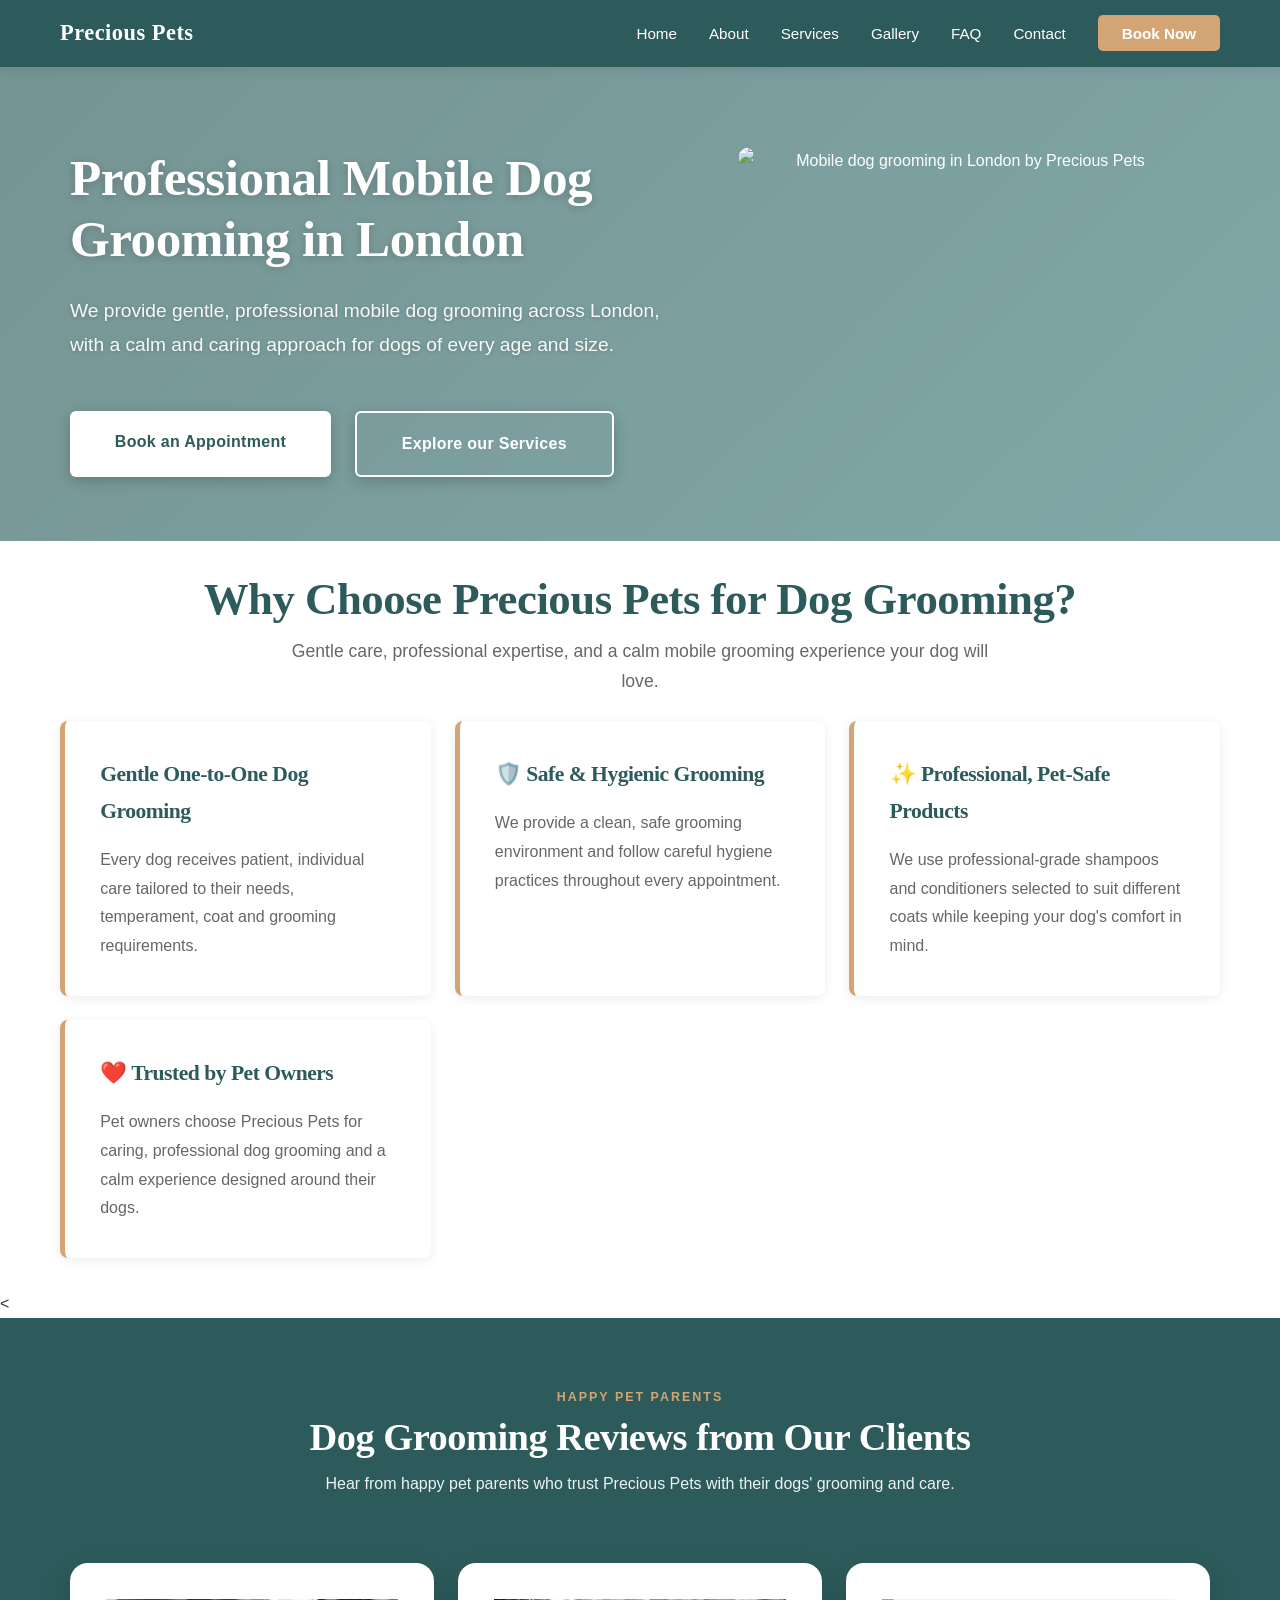
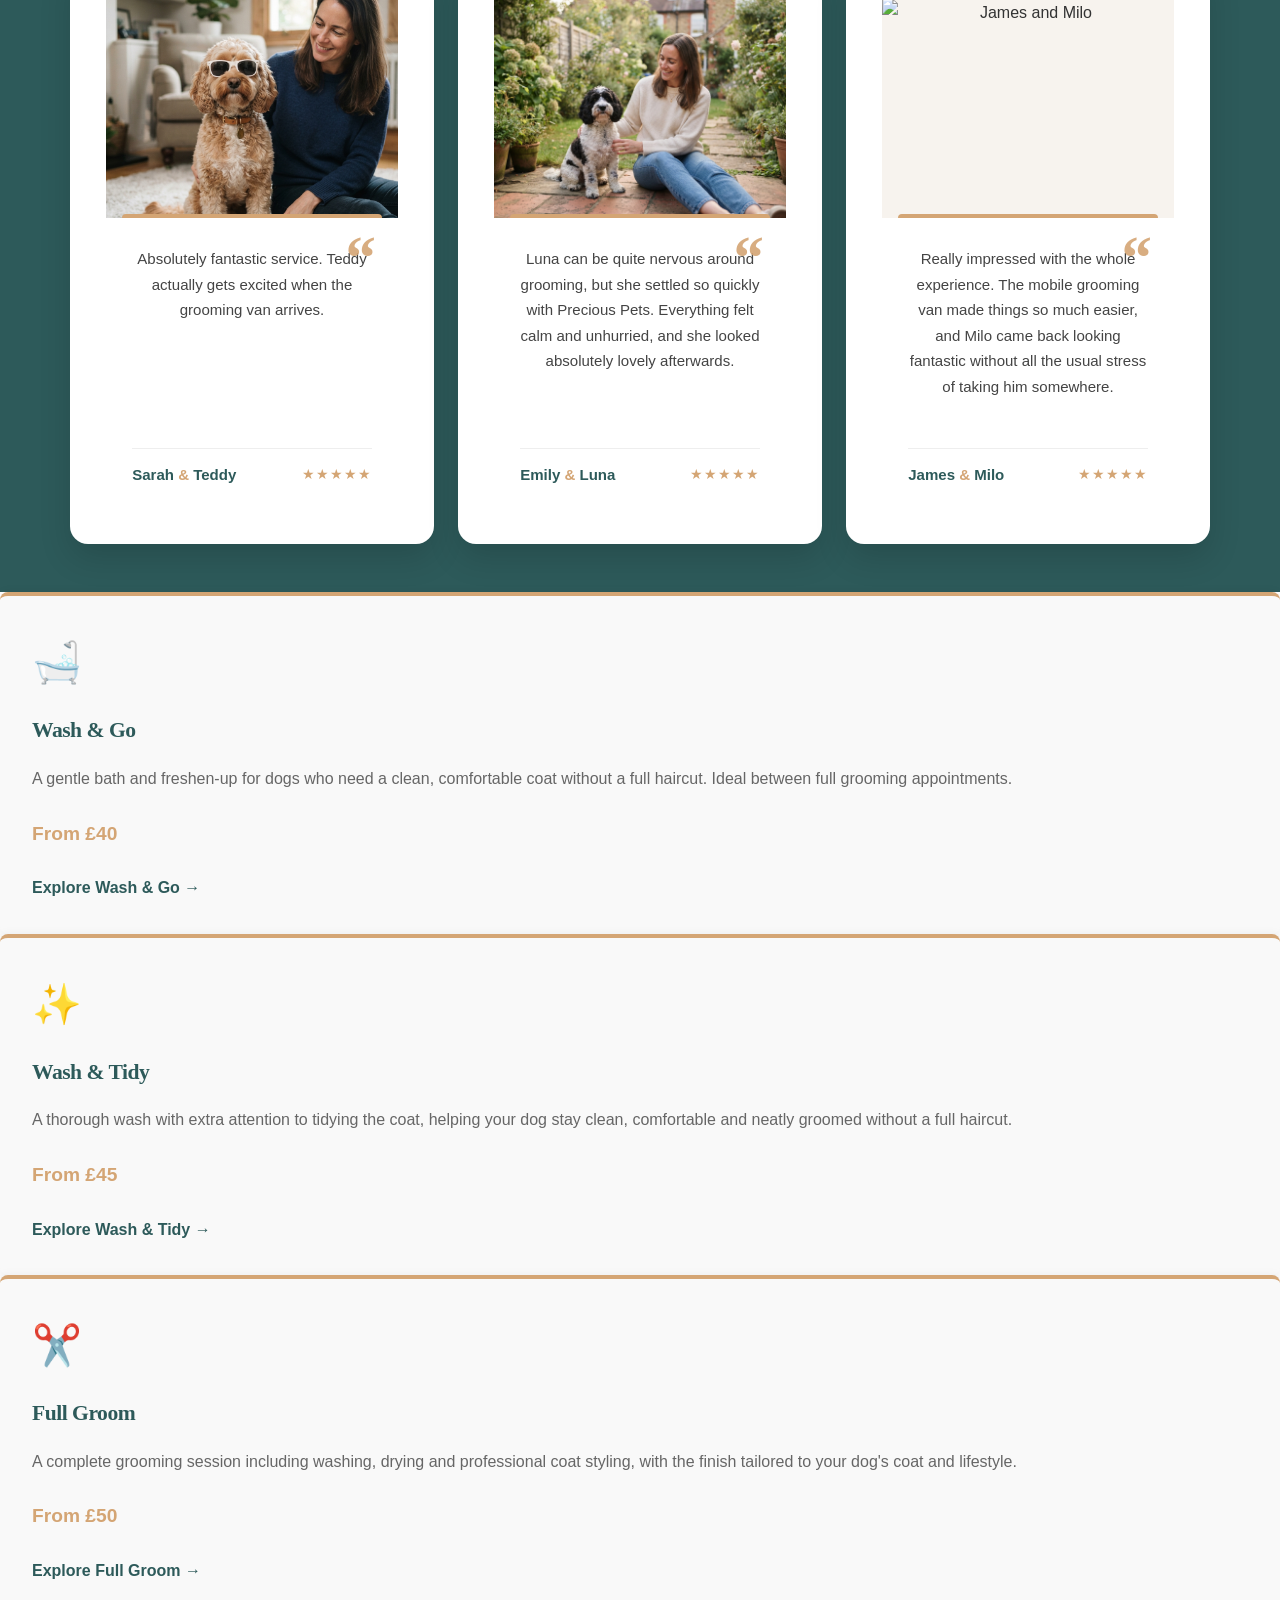
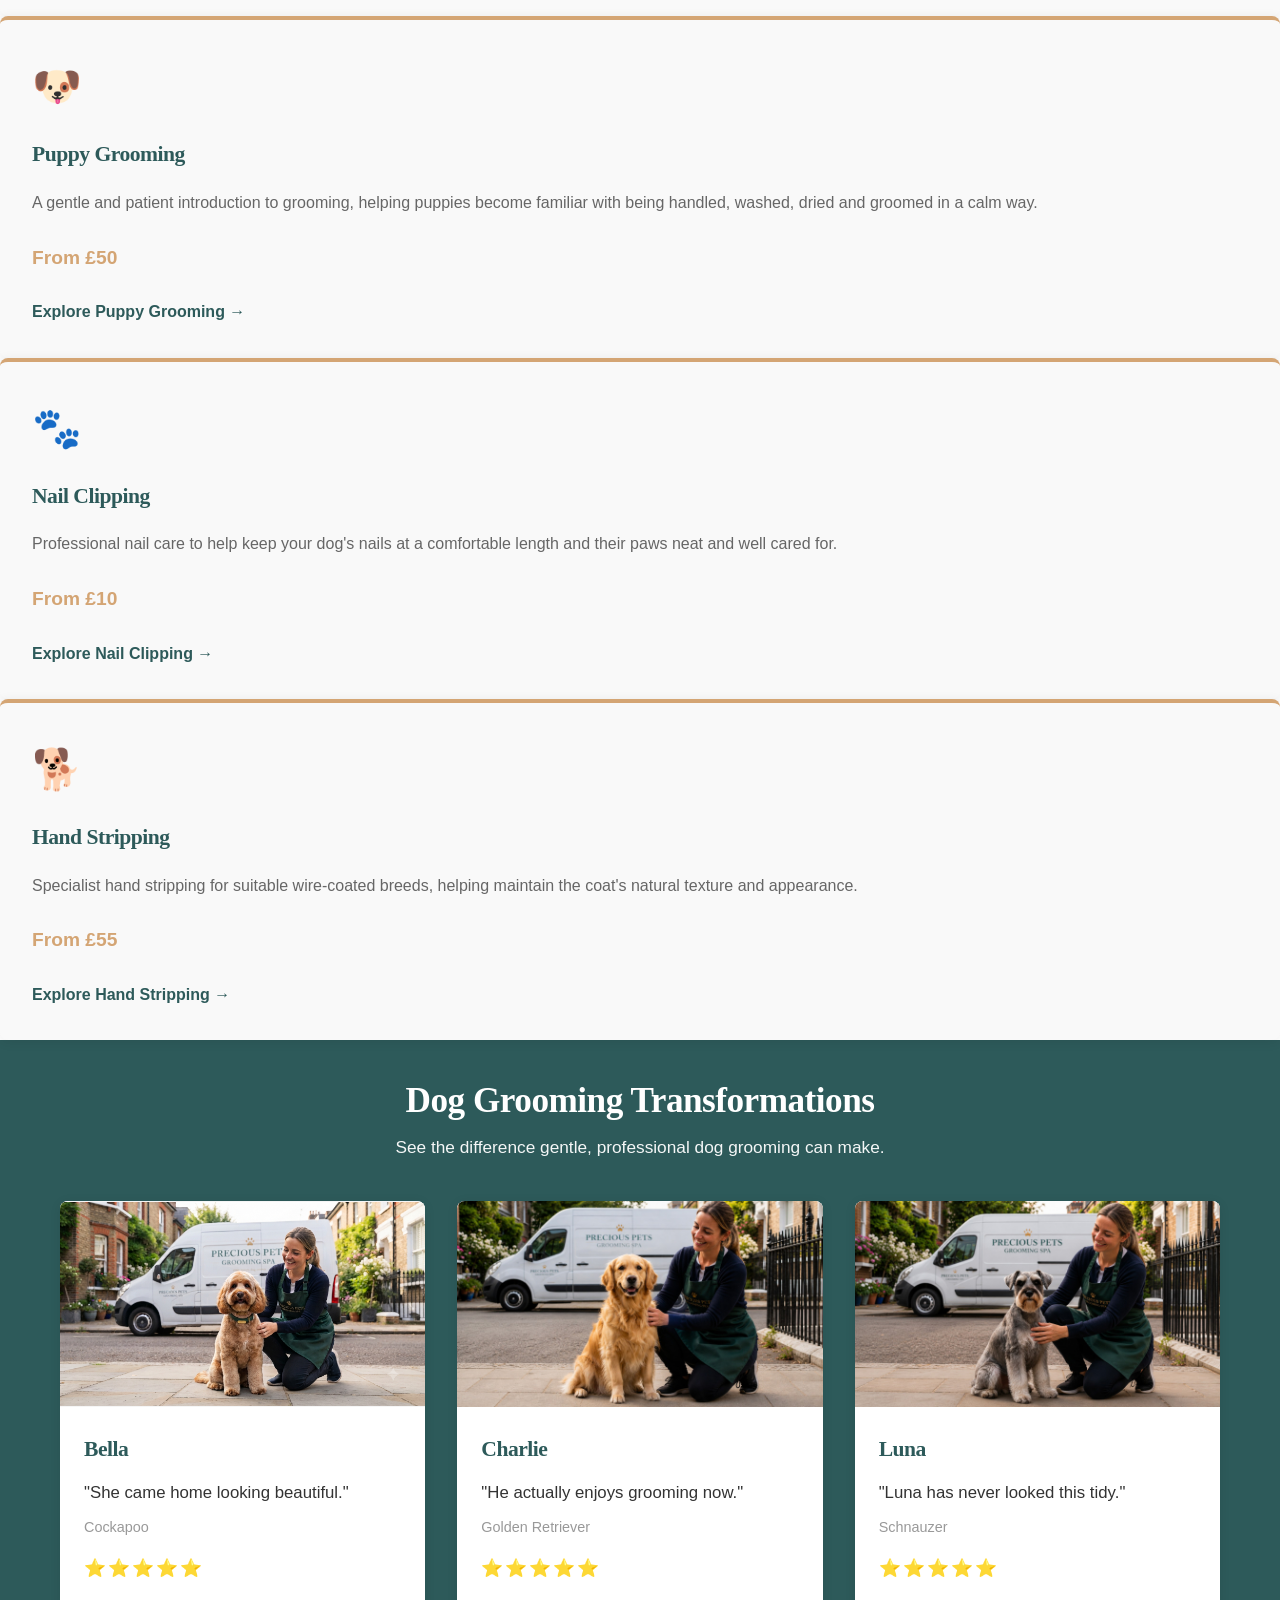
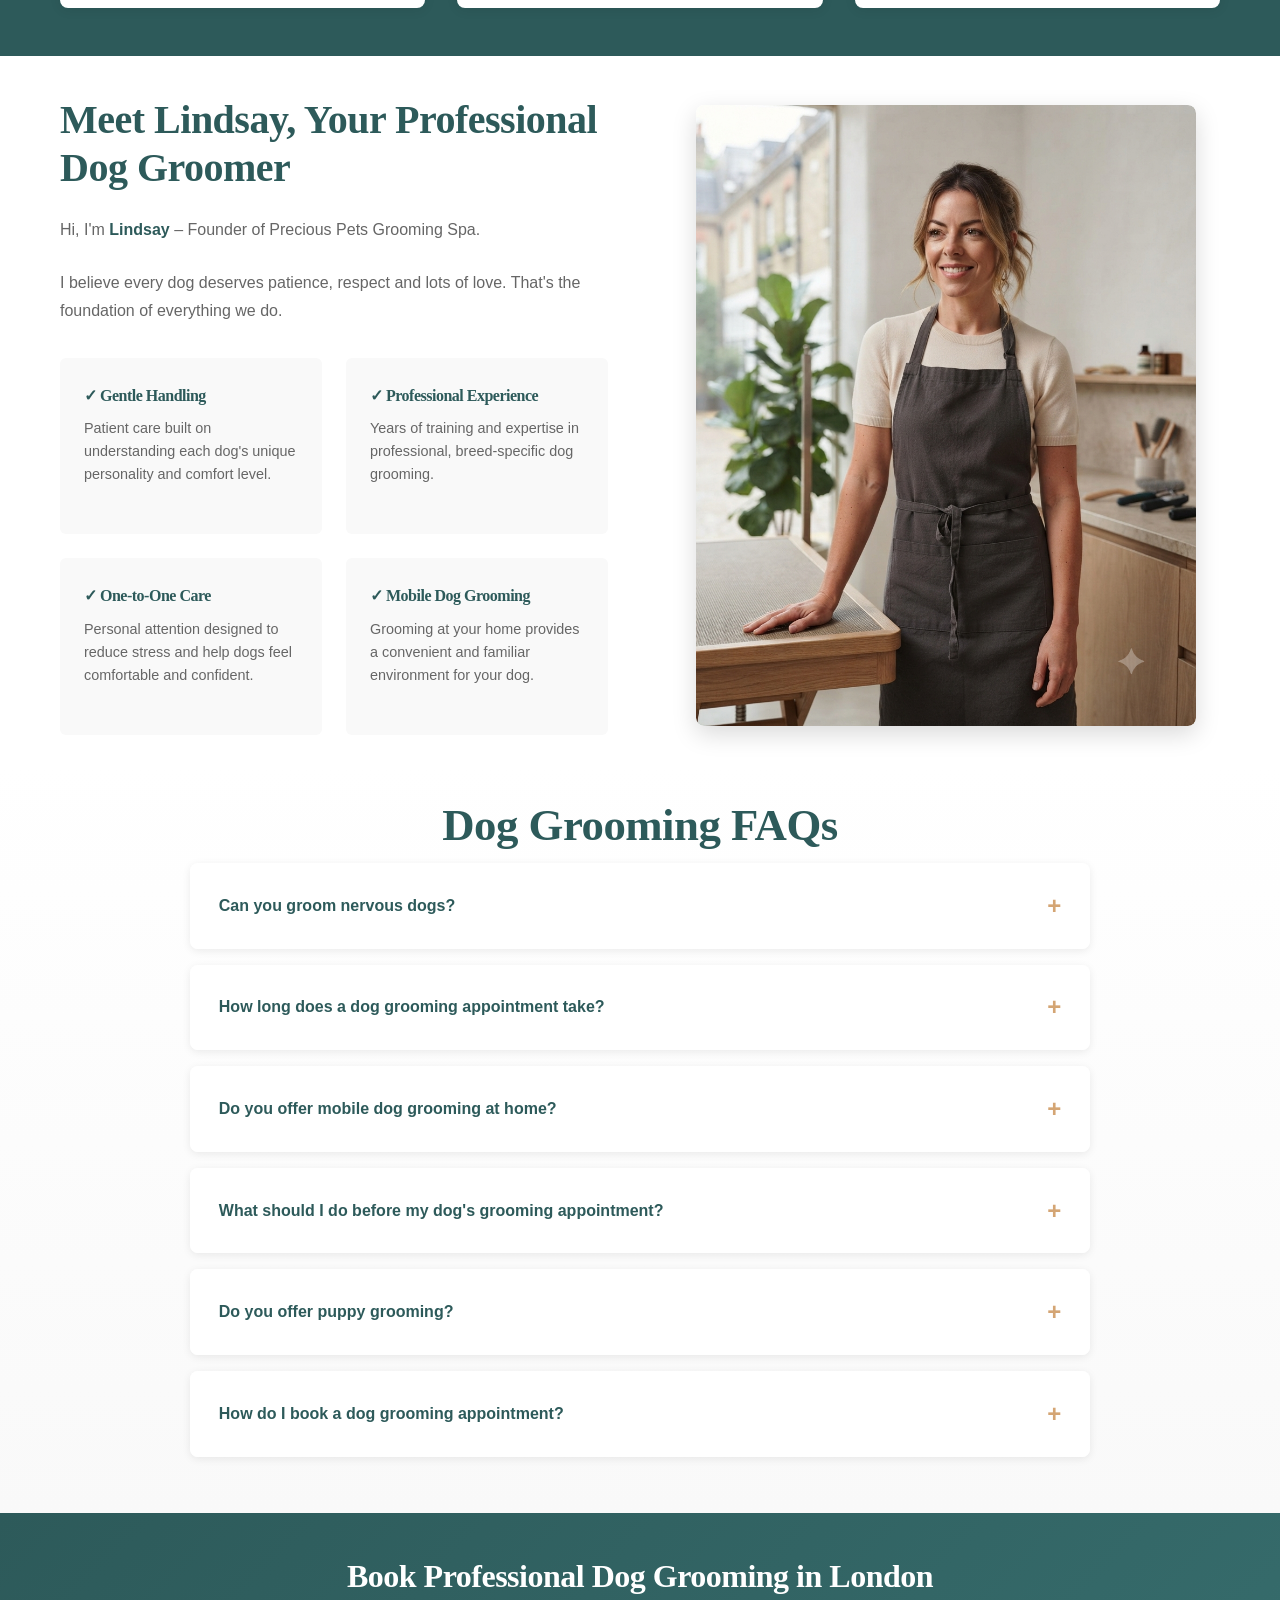
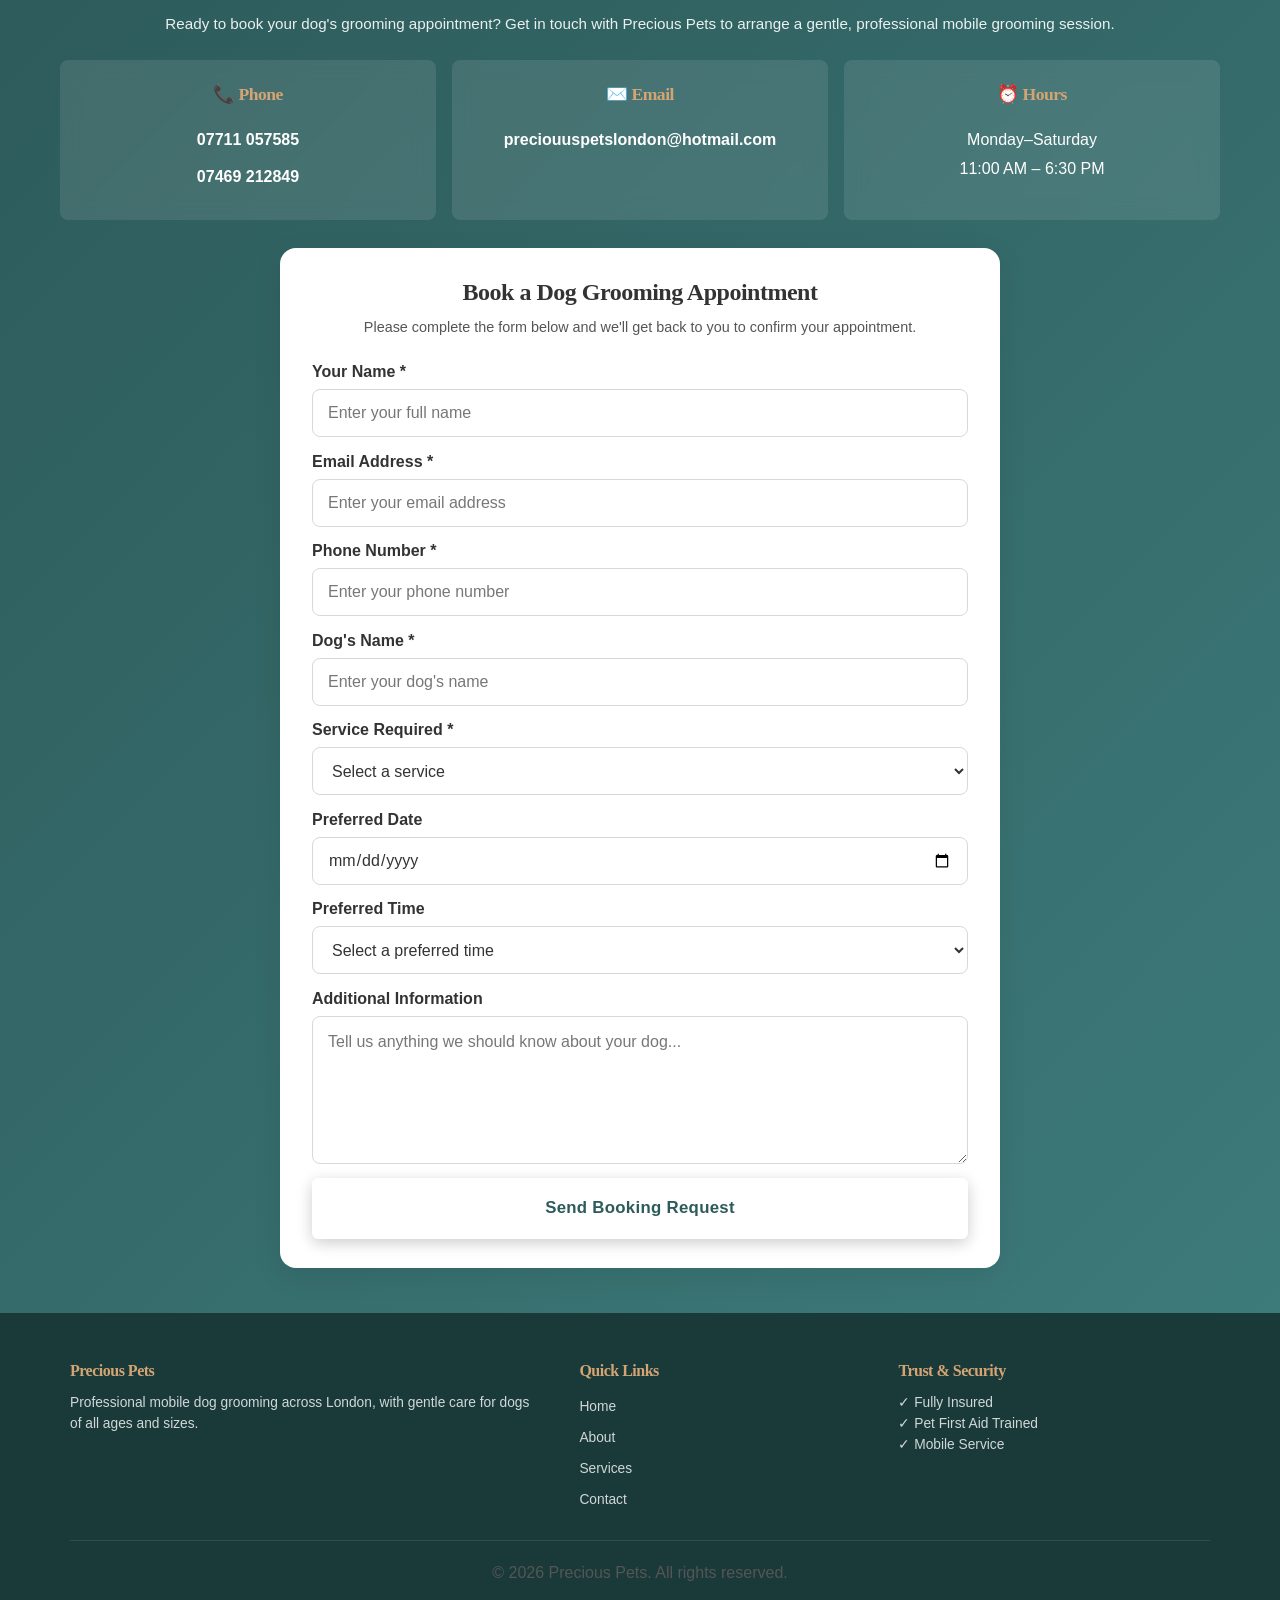
==== index.html @ aef15297 "Update index.html" ====
<!DOCTYPE html>

<html lang="en">  
<head>
  <meta charset="UTF-8">
  <meta name="viewport" content="width=device-width, initial-scale=1.0">

  <title>Precious Pets | Mobile Dog Grooming in London</title>

  <meta
    name="description"
    content="Precious Pets provides gentle, professional mobile dog grooming across London, including full grooms, puppy grooming, washing, nail clipping and hand stripping."
  >
  <link rel="canonical" href="https://preciouspetsgrooming.co.uk/">
<link rel="stylesheet" href="styles.css">
</head>
<body>
      <!-- Navigation -->

<nav class="navbar">

  <div class="container">

    <div class="logo">
      Precious Pets
    </div>                                                                                                                                                                                                                                                                                                                                                                                                                                                                                                                                                                                                                                                                                                                                                                                                                                                                                                                                                                                                                                                                                                                          
    <button
      class="hamburger"
      id="hamburger"
      aria-label="Open navigation menu"
      aria-controls="navLinks"
      aria-expanded="false"
    >
      <span></span>
      <span></span>
      <span></span>
    </button>

    <ul
      class="nav-links"
      id="navLinks"
    >

      <li>
        <a href="#home">
          Home
        </a>
      </li>

      <li>
        <a href="about.html">
          About
        </a>
      </li>

      <li>
        <a href="#services">
          Services
        </a>
      </li>

      <li>
        <a href="gallery.html">
          Gallery
        </a>
      </li>

      <li>
        <a href="#faq">
          FAQ
        </a>
      </li>

      <li>
        <a href="#contact">
          Contact
        </a>
      </li>

      <li>
        <a
          href="#contact"
          class="cta-link"
        >
          Book Now
        </a>
      </li>

    </ul>

  </div>

</nav>
<!-- Hero Section -->  
<!-- Hero Section -->  
<!-- Hero Section -->

<section id="home" class="hero">

  <div class="container hero-grid">

    <div class="hero-text">

      <h1>
        Professional Mobile Dog Grooming in London
      </h1>

      <p
        class="fade-up"
        style="animation-delay:.1s"
      >
        We provide gentle, professional mobile dog grooming across London,
        with a calm and caring approach for dogs of every age and size.
      </p>

      <div
        class="hero-buttons fade-up"
        style="animation-delay:.2s"
      >

        <a
          href="#contact"
          class="btn btn-primary"
        >
          Book an Appointment
        </a>

        <a
          href="#services"
          class="btn btn-secondary"
        >
          Explore our Services
        </a>

      </div>

    </div>


    <div
      class="hero-image-wrapper fade-up"
      style="animation-delay:.3s"
    >

      <img
        src="https://raw.githubusercontent.com/imran5513428/Precious-pets-website/main/hero%20image.png"
        alt="Mobile dog grooming in London by Precious Pets"
        class="hero-image"
      >

    </div>

  </div>

</section>
 <!-- Why Choose Us -->
<section id="about" class="why-choose">
  <div class="container">

    <h2 class="section-title">Why Choose Precious Pets for Dog Grooming?</h2>

    <p class="section-subtitle">
      Gentle care, professional expertise, and a calm mobile grooming experience your dog will love.
    </p>

    <div class="cards-grid">

      <div class="card fade-up">
        <h3>Gentle One-to-One Dog Grooming</h3>
        <p>
          Every dog receives patient, individual care tailored to their needs, temperament, coat and grooming requirements.
        </p>
      </div>

      <div class="card fade-up" style="animation-delay: 0.1s">
        <h3>🛡️ Safe &amp; Hygienic Grooming</h3>
        <p>
          We provide a clean, safe grooming environment and follow careful hygiene practices throughout every appointment.
        </p>
      </div>

      <div class="card fade-up" style="animation-delay: 0.2s">
        <h3>✨ Professional, Pet-Safe Products</h3>
        <p>
          We use professional-grade shampoos and conditioners selected to suit different coats while keeping your dog's comfort in mind.
        </p>
      </div>

      <div class="card fade-up" style="animation-delay: 0.3s">
        <h3>❤️ Trusted by Pet Owners</h3>
        <p>
          Pet owners choose Precious Pets for caring, professional dog grooming and a calm experience designed around their dogs.
        </p>
      </div>

    </div>
  </div>
</section>
 <<!-- Testimonials -->
<section class="testimonials">
  <div class="container">

    <div class="testimonials-heading">
      <span class="testimonials-eyebrow">HAPPY PET PARENTS</span>

      <h2 class="section-title">
        Dog Grooming Reviews from Our Clients
      </h2>

      <p class="section-subtitle">
        Hear from happy pet parents who trust Precious Pets with their dogs' grooming and care.
      </p>
    </div>


    <div class="testimonials-grid">


      <!-- Testimonial 1 -->
      <article class="testimonial-card fade-up">

        <div class="testimonial-image-wrap">
          <img
            src="Sara and Teddy.png"
            alt="Sarah with Teddy after a professional dog grooming appointment"
            loading="lazy"
          >
        </div>

        <div class="testimonial-content">

          <div class="quote-mark" aria-hidden="true">“</div>

          <p class="testimonial-text">
            Absolutely fantastic service. Teddy actually gets excited when the grooming van arrives.
          </p>

          <div class="testimonial-footer">

            <p class="testimonial-author">
              Sarah <span>&amp;</span> Teddy
            </p>

            <div class="stars" aria-label="5 out of 5 stars">
              ★★★★★
            </div>

          </div>

        </div>

      </article>


      <!-- Testimonial 2 -->
      <article class="testimonial-card fade-up">

        <div class="testimonial-image-wrap">
          <img
            src="Emily and Luna.png"
            alt="Emily with Luna after a professional dog grooming appointment"
            loading="lazy"
          >
        </div>

        <div class="testimonial-content">

          <div class="quote-mark" aria-hidden="true">“</div>

          <p class="testimonial-text">
            Luna can be quite nervous around grooming, but she settled so quickly with Precious Pets. Everything felt calm and unhurried, and she looked absolutely lovely afterwards.
          </p>

          <div class="testimonial-footer">

            <p class="testimonial-author">
              Emily <span>&amp;</span> Luna
            </p>

            <div class="stars" aria-label="5 out of 5 stars">
              ★★★★★
            </div>

          </div>

        </div>

      </article>


      <!-- Testimonial 3 -->
      <article class="testimonial-card fade-up">

        <div class="testimonial-image-wrap">
          <img
            <img src="James and Milo.png" alt="James and Milo">
        </div>

        <div class="testimonial-content">

          <div class="quote-mark" aria-hidden="true">“</div>

          <p class="testimonial-text">
            Really impressed with the whole experience. The mobile grooming van made things so much easier, and Milo came back looking fantastic without all the usual stress of taking him somewhere.
          </p>

          <div class="testimonial-footer">

            <p class="testimonial-author">
              James <span>&amp;</span> Milo
            </p>

            <div class="stars" aria-label="5 out of 5 stars">
              ★★★★★
            </div>

          </div>

        </div>

      </article>


    </div>

  </div>
</section>
      <!-- Wash & Go -->

      <article class="service-card fade-up">

        <div class="service-icon">
          🛁
        </div>

        <h3>
          Wash &amp; Go
        </h3>

        <p>
          A gentle bath and freshen-up for dogs who need a clean, comfortable
          coat without a full haircut. Ideal between full grooming appointments.
        </p>

        <span class="price">
          From £40
        </span>

        <a
          href="wash-and-go.html"
          class="learn-more"
        >
          Explore Wash &amp; Go →
        </a>

      </article>


      <!-- Wash & Tidy -->

      <article
        class="service-card fade-up"
        style="animation-delay: 0.1s"
      >

        <div class="service-icon">
          ✨
        </div>

        <h3>
          Wash &amp; Tidy
        </h3>

        <p>
          A thorough wash with extra attention to tidying the coat, helping
          your dog stay clean, comfortable and neatly groomed without a full haircut.
        </p>

        <span class="price">
          From £45
        </span>

        <a
          href="wash-and-tidy.html"
          class="learn-more"
        >
          Explore Wash &amp; Tidy →
        </a>

      </article>


      <!-- Full Groom -->

      <article
        class="service-card fade-up"
        style="animation-delay: 0.2s"
      >

        <div class="service-icon">
          ✂️
        </div>

        <h3>
          Full Groom
        </h3>

        <p>
          A complete grooming session including washing, drying and professional
          coat styling, with the finish tailored to your dog's coat and lifestyle.
        </p>

        <span class="price">
          From £50
        </span>

        <a
          href="full-groom.html"
          class="learn-more"
        >
          Explore Full Groom →
        </a>

      </article>


      <!-- Puppy Grooming -->

      <article
        class="service-card fade-up"
        style="animation-delay: 0.3s"
      >

        <div class="service-icon">
          🐶
        </div>

        <h3>
          Puppy Grooming
        </h3>

        <p>
          A gentle and patient introduction to grooming, helping puppies become
          familiar with being handled, washed, dried and groomed in a calm way.
        </p>

        <span class="price">
          From £50
        </span>

        <a
          href="puppy-grooming.html"
          class="learn-more"
        >
          Explore Puppy Grooming →
        </a>

      </article>


      <!-- Nail Clipping -->

      <article
        class="service-card fade-up"
        style="animation-delay: 0.4s"
      >

        <div class="service-icon">
          🐾
        </div>

        <h3>
          Nail Clipping
        </h3>

        <p>
          Professional nail care to help keep your dog's nails at a comfortable
          length and their paws neat and well cared for.
        </p>

        <span class="price">
          From £10
        </span>

        <a
          href="nail-clipping.html"
          class="learn-more"
        >
          Explore Nail Clipping →
        </a>

      </article>


      <!-- Hand Stripping -->

      <article
        class="service-card fade-up"
        style="animation-delay: 0.5s"
      >

        <div class="service-icon">
          🐕
        </div>

        <h3>
          Hand Stripping
        </h3>

        <p>
          Specialist hand stripping for suitable wire-coated breeds, helping
          maintain the coat's natural texture and appearance.
        </p>

        <span class="price">
          From £55
        </span>

        <a
          href="hand-stripping.html"
          class="learn-more"
        >
          Explore Hand Stripping →
        </a>

      </article>


    </div>

  </div>

</section>  <!-- Transformations -->  <section id="gallery" class="transformations">
  <div class="container">

    <h2 class="section-title">Dog Grooming Transformations</h2>

    <p class="section-subtitle">
      See the difference gentle, professional dog grooming can make.
    </p>

    <div class="transformations-grid">

      <div class="transformation fade-up">
        <img
          src="Bella.jpg.png"
          alt="Bella the Cockapoo after professional dog grooming"
          class="transformation-image">
        <h3>Bella</h3>
        <p class="transformation-testimonial">"She came home looking beautiful."</p>
        <p class="transformation-pet">Cockapoo</p>
        <div class="stars">⭐⭐⭐⭐⭐</div>
      </div>

      <div class="transformation fade-up" style="animation-delay: 0.1s">
  <img src="Charlie_16x9-1-1.png" alt="Charlie enjoying a professional dog grooming session" class="transformation-image">
        <h3>Charlie</h3>
        <p class="transformation-testimonial">"He actually enjoys grooming now."</p>
        <p class="transformation-pet">Golden Retriever</p>
        <div class="stars">⭐⭐⭐⭐⭐</div>
      </div>

      <div class="transformation fade-up" style="animation-delay: 0.2s">

  <img src="Luna_16x9-1.png" alt="Luna enjoying a professional dog grooming session" class="transformation-image">
        <h3>Luna</h3>
        <p class="transformation-testimonial">"Luna has never looked this tidy."</p>
        <p class="transformation-pet">Schnauzer</p>
        <div class="stars">⭐⭐⭐⭐⭐</div>
      </div>

    </div>
  </div>
</section>  <!-- Meet the Groomer -->  <section class="meet-groomer">
  <div class="container">

    <div class="groomer-content">

      <div class="groomer-text fade-up">

        <h2>Meet Lindsay, Your Professional Dog Groomer</h2>

        <p>
          Hi, I'm <strong>Lindsay</strong> – Founder of Precious Pets Grooming Spa.
        </p>

        <p>
          I believe every dog deserves patience, respect and lots of love. That's the foundation of everything we do.
        </p>

        <div class="groomer-benefits">

          <div class="benefit">
            <h4>✓ Gentle Handling</h4>
            <p>
              Patient care built on understanding each dog's unique personality and comfort level.
            </p>
          </div>

          <div class="benefit">
            <h4>✓ Professional Experience</h4>
            <p>
              Years of training and expertise in professional, breed-specific dog grooming.
            </p>
          </div>

          <div class="benefit">
            <h4>✓ One-to-One Care</h4>
            <p>
              Personal attention designed to reduce stress and help dogs feel comfortable and confident.
            </p>
          </div>

          <div class="benefit">
            <h4>✓ Mobile Dog Grooming</h4>
            <p>
              Grooming at your home provides a convenient and familiar environment for your dog.
            </p>
          </div>

        </div>
      </div>

      <div class="groomer-image fade-up" style="animation-delay: 0.2s">
        <img
          src="lindnsey the groomer.png"
          alt="Lindsay, professional dog groomer and founder of Precious Pets Grooming Spa"
          class="lindsay-photo">
      </div>

    </div>
  </div>
</section>
  <!-- FAQ Section -->  <section id="faq" class="faq">
  <div class="container">

    <h2 class="section-title">Dog Grooming FAQs</h2>

    <div class="faq-items">

      <div class="faq-item">
        <button class="faq-trigger">
          <span class="faq-question">Can you groom nervous dogs?</span>
          <span class="faq-icon">+</span>
        </button>
        <div class="faq-content">
          <p>
            Yes. We work patiently and gently to help nervous and anxious dogs feel calm and comfortable. Every dog is different, so we adapt our approach to their temperament, needs and comfort level. With consistent, positive experiences, many nervous dogs become more confident with grooming.
          </p>
        </div>
      </div>

      <div class="faq-item">
        <button class="faq-trigger">
          <span class="faq-question">How long does a dog grooming appointment take?</span>
          <span class="faq-icon">+</span>
        </button>
        <div class="faq-content">
          <p>
            Appointments typically take between 1 and 3 hours depending on the service, your dog's size, coat condition and temperament. A simple wash and tidy may take around 90 minutes, while a full groom or hand stripping appointment can take longer. We'll give you a more accurate timeframe when you book.
          </p>
        </div>
      </div>

      <div class="faq-item">
        <button class="faq-trigger">
          <span class="faq-question">Do you offer mobile dog grooming at home?</span>
          <span class="faq-icon">+</span>
        </button>
        <div class="faq-content">
          <p>
            Yes. Precious Pets is a mobile dog grooming service. Our purpose-built grooming van comes directly to your home across London, giving your dog a familiar and convenient grooming experience while helping reduce the stress of travelling to a salon.
          </p>
        </div>
      </div>

      <div class="faq-item">
        <button class="faq-trigger">
          <span class="faq-question">What should I do before my dog's grooming appointment?</span>
          <span class="faq-icon">+</span>
        </button>
        <div class="faq-content">
          <p>
            A light meal 2–3 hours before the appointment is recommended to help keep your dog comfortable. Make sure fresh water is available. If your dog has any skin conditions, allergies or other concerns, please let us know when booking so we can take them into consideration.
          </p>
        </div>
      </div>

      <div class="faq-item">
        <button class="faq-trigger">
          <span class="faq-question">Do you offer puppy grooming?</span>
          <span class="faq-icon">+</span>
        </button>
        <div class="faq-content">
          <p>
            Yes. We offer gentle, positive first grooming experiences for puppies. Early introductions to grooming can help puppies build confidence and become more comfortable with future appointments. Puppy sessions are kept calm, patient and encouraging.
          </p>
        </div>
      </div>

      <div class="faq-item">
        <button class="faq-trigger">
          <span class="faq-question">How do I book a dog grooming appointment?</span>
          <span class="faq-icon">+</span>
        </button>
        <div class="faq-content">
          <p>
            You can book by calling us on <strong>07711 057585</strong> or <strong>07469 212849</strong>, emailing <strong>preciouuspetslondon@hotmail.com</strong>, or using the booking button below. Our current opening hours are Monday–Saturday, 11:00 AM – 6:30 PM.
          </p>
        </div>
      </div>

    </div>
  </div>
</section>
<!-- Contact & Booking Form -->
<section id="contact" class="contact">
  <div class="container">

    <h2>Book Professional Dog Grooming in London</h2>

    <p class="contact-intro">
      Ready to book your dog's grooming appointment? Get in touch with Precious Pets to arrange a gentle, professional mobile grooming session.
    </p>

    <div class="contact-methods">

      <div class="contact-method">
        <h4>📞 Phone</h4>
        <p><a href="tel:07711057585">07711 057585</a></p>
        <p><a href="tel:07469212849">07469 212849</a></p>
      </div>

      <div class="contact-method">
        <h4>✉️ Email</h4>
        <p>
          <a href="mailto:preciouuspetslondon@hotmail.com">
            preciouuspetslondon@hotmail.com
          </a>
        </p>
      </div>

      <div class="contact-method">
        <h4>⏰ Hours</h4>
        <p>
          Monday–Saturday<br>
          11:00 AM – 6:30 PM
        </p>
      </div>

    </div>

    <!-- Booking Form -->
    <div class="booking-form-wrapper">

      <h3>Book a Dog Grooming Appointment</h3>

      <p class="booking-form-intro">
        Please complete the form below and we'll get back to you to confirm your appointment.
      </p>

      <form
        action="https://formspree.io/f/xppaldqa"
        method="POST"
        class="booking-form"
      >

        <div class="form-group">
          <label for="name">Your Name *</label>
          <input
            type="text"
            id="name"
            name="name"
            placeholder="Enter your full name"
            required
          >
        </div>

        <div class="form-group">
          <label for="email">Email Address *</label>
          <input
            type="email"
            id="email"
            name="email"
            placeholder="Enter your email address"
            required
          >
        </div>

        <div class="form-group">
          <label for="phone">Phone Number *</label>
          <input
            type="tel"
            id="phone"
            name="phone"
            placeholder="Enter your phone number"
            required
          >
        </div>

        <div class="form-group">
          <label for="dog-name">Dog's Name *</label>
          <input
            type="text"
            id="dog-name"
            name="dog_name"
            placeholder="Enter your dog's name"
            required
          >
        </div>

        <div class="form-group">
          <label for="service">Service Required *</label>
          <select
            id="service"
            name="service"
            required
          >
            <option value="" disabled selected>
              Select a service
            </option>
            <option value="Wash & Go">Wash & Go</option>
            <option value="Wash & Tidy">Wash & Tidy</option>
            <option value="Full Groom">Full Groom</option>
            <option value="Puppy Groom">Puppy Groom</option>
            <option value="Nail Clipping">Nail Clipping</option>
            <option value="Hand Stripping">Hand Stripping</option>
          </select>
        </div>

        <div class="form-group">
          <label for="preferred-date">Preferred Date</label>
          <input
            type="date"
            id="preferred-date"
            name="preferred_date"
          >
        </div>

        <div class="form-group">
          <label for="preferred-time">Preferred Time</label>
          <select
            id="preferred-time"
            name="preferred_time"
          >
            <option value="" disabled selected>
              Select a preferred time
            </option>
            <option value="11:00 AM – 1:00 PM">
              11:00 AM – 1:00 PM
            </option>
            <option value="1:00 PM – 3:00 PM">
              1:00 PM – 3:00 PM
            </option>
            <option value="3:00 PM – 5:00 PM">
              3:00 PM – 5:00 PM
            </option>
            <option value="5:00 PM – 6:30 PM">
              5:00 PM – 6:30 PM
            </option>
          </select>
        </div>

        <div class="form-group">
          <label for="message">
            Additional Information
          </label>

          <textarea
            id="message"
            name="message"
            rows="5"
            placeholder="Tell us anything we should know about your dog..."
          ></textarea>
        </div>

        <button
          type="submit"
          class="btn btn-primary btn-large"
        >
          Send Booking Request
        </button>

      </form>

    </div>

  </div>
</section>
  
  <!-- Footer -->  <footer>  
  <div class="container">  
    <div class="footer-content">  
      <div class="footer-section">
  <h4>Precious Pets</h4>
  <p>Professional mobile dog grooming across London, with gentle care for dogs of all ages and sizes.</p>
</div>
      <div class="footer-section">  
        <h4>Quick Links</h4>  
        <ul>  
          <li><a href="#home">Home</a></li>  
          <li><a href="#about">About</a></li>  
          <li><a href="#services">Services</a></li>  
          <li><a href="#contact">Contact</a></li>  
        </ul>  
      </div>  
      <div class="footer-section">  
        <h4>Trust & Security</h4>  
        <p>✓ Fully Insured<br>✓ Pet First Aid Trained<br>✓ Mobile Service</p>  
      </div>  
    </div>  
    <div class="footer-bottom">  
      <p>&copy; 2026 Precious Pets. All rights reserved.</p>  
    </div>  
  </div>  
</footer>  <script>  
  // Hamburger Menu  
  const hamburger = document.getElementById('hamburger');  
  const navLinks = document.getElementById('navLinks');  
  
  hamburger.addEventListener('click', () => {  
    hamburger.classList.toggle('active');  
    navLinks.classList.toggle('active');  
  });  
  
  document.querySelectorAll('.nav-links a').forEach(link => {  
    link.addEventListener('click', () => {  
      hamburger.classList.remove('active');  
      navLinks.classList.remove('active');  
    });  
  });  
  
  // FAQ Accordion  
  const faqTriggers = document.querySelectorAll('.faq-trigger');  
  
  faqTriggers.forEach(trigger => {  
    trigger.addEventListener('click', () => {  
      const faqItem = trigger.parentElement;  
      const isActive = faqItem.classList.contains('active');  
  
      document.querySelectorAll('.faq-item').forEach(item => {  
        item.classList.remove('active');  
      });  
  
      if (!isActive) {  
        faqItem.classList.add('active');  
      }  
    });  
  });  
  
  // Smooth Scroll  
  document.querySelectorAll('a[href^="#"]').forEach(anchor => {  
    anchor.addEventListener('click', function (e) {  
      e.preventDefault();  
      const target = document.querySelector(this.getAttribute('href'));  
      if (target) {  
        target.scrollIntoView({  
          behavior: 'smooth',  
          block: 'start'  
        });  
      }  
    });  
  });  
  
  // Fade-up animation on scroll  
  const observerOptions = {  
    threshold: 0.1,  
    rootMargin: '0px 0px -100px 0px'  
  };  
  
  const observer = new IntersectionObserver(function(entries) {  
    entries.forEach(entry => {  
      if (entry.isIntersecting) {  
        entry.target.classList.add('visible');  
        observer.unobserve(entry.target);  
      }  
    });  
  }, observerOptions);  
  
  document.querySelectorAll('.fade-up').forEach(el => {  
    observer.observe(el);  
  });  
</script>  </body>  
</html>
---- styles.css ----
/* ===========================
GLOBAL RESET & FOUNDATION
=========================== */

* { margin: 0; padding: 0; box-sizing: border-box; }
html {
scroll-behavior: smooth;
scroll-padding-top: 70px;
width: 100%;
}

body {
font-family: 'Calibri', 'Segoe UI', -apple-system, BlinkMacSystemFont, sans-serif;
line-height: 1.7;
color: #333;
background: #fff;
overflow-x: hidden;
width: 100%;
min-width: 0;
}
.container {
max-width: 1200px;
margin: 0 auto;
padding: 0 20px;
}
@media (max-width: 768px) {
.container {
width: 100%;
max-width: 100%;
padding-left: 16px;
padding-right: 16px;
}
}

/* ===========================
TYPOGRAPHY
=========================== */

h1, h2, h3, h4, h5, h6 {
font-family: 'Georgia', serif;
font-weight: 700;
letter-spacing: -0.5px;
}

h1 {
font-size: 3.2rem;
line-height: 1.2;
margin-bottom: 1.5rem;
}

h2 {
font-size: 2.5rem;
line-height: 1.2;
margin-bottom: 1rem;
}

h3 {
font-size: 1.35rem;
margin-bottom: 0.8rem;
}

h4 {
font-size: 1.1rem;
margin-bottom: 0.5rem;
}

p {
font-size: 1rem;
line-height: 1.8;
color: #555;
}

a {
color: #2D5A5A;
text-decoration: none;
transition: color 0.3s ease;
}

a:hover {
color: #D4A574;
}

/* ===========================
NAVBAR - PREMIUM STICKY
=========================== */

.navbar {
background: #2D5A5A;
color: white;
padding: 0.9rem 0;
position: sticky;
top: 0;
z-index: 1000;
box-shadow: 0 2px 12px rgba(0, 0, 0, 0.1);
transition: padding 0.3s ease;
}

.navbar .container {
display: flex;
justify-content: space-between;
align-items: center;
gap: 2rem;
}

.logo {
font-family: 'Georgia', serif;
font-size: 1.4rem;
font-weight: 700;
letter-spacing: 0.5px;
white-space: nowrap;
}

.nav-links {
display: flex;
list-style: none;
gap: 2rem;
align-items: center;
}

.nav-links a {
color: white;
font-size: 0.95rem;
font-weight: 500;
transition: color 0.3s ease;
position: relative;
}

.nav-links a::after {
content: '';
position: absolute;
bottom: -5px;
left: 0;
width: 0;
height: 2px;
background: #D4A574;
transition: width 0.3s ease;
}

.nav-links a:hover::after {
width: 100%;
}

.nav-links .cta-link {
background: #D4A574;
color: white;
padding: 0.6rem 1.5rem;
border-radius: 5px;
font-weight: 600;
transition: all 0.3s ease;
}

.nav-links .cta-link:hover {
background: white;
color: #2D5A5A;
}

/* ===========================
HAMBURGER MENU - PREMIUM
=========================== */

.hamburger {
display: none;
flex-direction: column;
cursor: pointer;
background: none;
border: none;
gap: 5px;
padding: 0;
transition: all 0.3s ease;
}

.hamburger span {
width: 26px;
height: 3px;
background: white;
border-radius: 2px;
transition: all 0.3s cubic-bezier(0.23, 1, 0.32, 1);
}

.hamburger.active span:nth-child(1) {
transform: rotate(45deg) translate(10px, 10px);
}

.hamburger.active span:nth-child(2) {
opacity: 0;
transform: translateX(-10px);
}

.hamburger.active span:nth-child(3) {
transform: rotate(-45deg) translate(7px, -7px);
}

/* ===========================
SLIDEDOWN ANIMATION
=========================== */

@keyframes slideDown {
from {
opacity: 0;
transform: translateY(-15px);
}
to {
opacity: 1;
transform: translateY(0);
}
}

/* ===========================
HERO SECTION - PREMIUM IMPACT WITH IMAGE
=========================== */

.hero {
background-size: cover;
background-position: center 50%;
background-attachment: scroll;
background-repeat: no-repeat;
color: white;
padding: 5rem 0 4rem;
text-align: center;
position: relative;
overflow: hidden;
}

.hero::before {
content: '';
position: absolute;
top: 0;
left: 0;
right: 0;
bottom: 0;
background: linear-gradient(135deg, rgba(45, 90, 90, 0.65) 0%, rgba(61, 122, 122, 0.65) 100%);
pointer-events: none;
z-index: 1;
}

.hero-grid {
position: relative;
z-index: 2;
display: grid;
grid-template-columns: 1.1fr 0.9fr;
align-items: start;
gap: 40px;
}

.hero-text {
text-align: left;
}

.hero h1 {
color: white;
margin-bottom: 1.5rem;
text-shadow: 0 2px 8px rgba(0, 0, 0, 0.2);
}

.hero p {
color: rgba(255, 255, 255, 0.95);
font-size: 1.2rem;
max-width: 700px;
margin-bottom: 3rem;
margin-left: 0;
line-height: 1.8;
text-shadow: 0 1px 4px rgba(0, 0, 0, 0.2);
}

.hero-buttons {
display: flex;
gap: 1.5rem;
justify-content: flex-start;
flex-wrap: wrap;
}

.hero-image-wrapper {
display: flex;
justify-content: center;
align-items: center;
margin-top: 0;
}

.hero-image {
width: 100%;
max-width: 450px;
height: auto;
border-radius: 12px;
object-fit: cover;
display: block;
}

/* ===========================
BUTTONS - PREMIUM
=========================== */

.btn {
padding: 1.1rem 2.8rem;
border: none;
border-radius: 6px;
font-size: 1rem;
cursor: pointer;
transition: all 0.3s cubic-bezier(0.23, 1, 0.32, 1);
text-decoration: none;
display: inline-block;
font-weight: 600;
letter-spacing: 0.3px;
box-shadow: 0 4px 15px rgba(0, 0, 0, 0.2);
}

.btn-primary {
background: white;
color: #2D5A5A;
}

.btn-primary:hover {
background: #D4A574;
color: white;
transform: translateY(-3px);
box-shadow: 0 8px 28px rgba(212, 165, 116, 0.4);
}

.btn-secondary {
background: transparent;
color: white;
border: 2px solid white;
}

.btn-secondary:hover {
background: #D4A574;
border-color: #D4A574;
color: white;
transform: translateY(-3px);
box-shadow: 0 8px 28px rgba(212, 165, 116, 0.4);
}

.btn-large {
padding: 1.3rem 3.5rem;
font-size: 1.05rem;
}

/* ===========================
ANIMATIONS
=========================== */

@keyframes fadeUp {
from {
opacity: 0;
transform: translateY(30px);
}
to {
opacity: 1;
transform: translateY(0);
}
}

.fade-up {
opacity: 0;
animation: fadeUp 0.6s cubic-bezier(0.23, 1, 0.32, 1) forwards;
}

.fade-up.visible {
animation: fadeUp 0.6s cubic-bezier(0.23, 1, 0.32, 1) forwards;
}

/* ===========================
SECTIONS - SPACING
=========================== */

.section-title {
text-align: center;
color: #2D5A5A;
font-size: 2.8rem;
margin-bottom: 0.8rem;
line-height: 1.2;
}

.section-subtitle {
text-align: center;
color: #666;
font-size: 1.1rem;
line-height: 1.7;
max-width: 700px;
margin: 0 auto 2rem;
}

/* ===========================
WHY CHOOSE US
=========================== */

.why-choose {
padding: 3.5rem 0;
background: white;
}

.cards-grid {
display: grid;
grid-template-columns: repeat(auto-fit, minmax(280px, 1fr));
gap: 1.5rem;
}

.card {
background: white;
padding: 2.2rem;
border-radius: 8px;
border-left: 5px solid #D4A574;
box-shadow: 0 2px 12px rgba(0, 0, 0, 0.08);
transition: all 0.4s cubic-bezier(0.23, 1, 0.32, 1);
}

.card:hover {
transform: translateY(-10px);
box-shadow: 0 16px 32px rgba(0, 0, 0, 0.15);
}

.card h3 {
color: #2D5A5A;
margin-bottom: 1rem;
}

.card p {
color: #666;
line-height: 1.8;
}

/* ===========================
TESTIMONIALS
=========================== */

.testimonials {
padding: 3.5rem 0;
background: linear-gradient(135deg, #f5f5f5 0%, #fafafa 100%);
}

.testimonial-card {
max-width: 600px;
margin: 0 auto;
background: white;
padding: 2.2rem;
border-radius: 8px;
box-shadow: 0 4px 16px rgba(0, 0, 0, 0.1);
text-align: center;
}

.quote-mark {
font-size: 4rem;
color: #D4A574;
line-height: 1;
margin-bottom: 1rem;
}

.testimonial-text {
font-size: 1.15rem;
color: #333;
margin-bottom: 1.5rem;
line-height: 1.8;
font-weight: 500;
}

.testimonial-author {
color: #2D5A5A;
font-weight: 600;
margin-bottom: 0.5rem;
}

.stars {
color: #D4A574;
font-size: 1.1rem;
letter-spacing: 2px;
}

/* ===========================
SERVICES
=========================== */

.services {
padding: 3rem 0;
background: white;
}

.services-grid {
display: grid;
grid-template-columns: repeat(auto-fit, minmax(320px, 1fr));
gap: 2rem;
}

.service-card {
background: #f9f9f9;
padding: 2rem;
border-radius: 8px;
border-top: 4px solid #D4A574;
box-shadow: 0 2px 12px rgba(0, 0, 0, 0.08);
transition: all 0.4s cubic-bezier(0.23, 1, 0.32, 1);
display: flex;
flex-direction: column;
}

.service-card:hover {
transform: translateY(-12px);
background: white;
box-shadow: 0 16px 32px rgba(0, 0, 0, 0.12);
}

.service-icon {
font-size: 2.5rem;
margin-bottom: 1rem;
}

.service-card h3 {
color: #2D5A5A;
margin-bottom: 1rem;
}

.service-card p {
color: #666;
margin-bottom: 1.5rem;
flex-grow: 1;
}

.price {
color: #D4A574;
font-weight: 700;
font-size: 1.2rem;
margin-bottom: 1.5rem;
}

.learn-more {
color: #2D5A5A;
font-weight: 600;
transition: all 0.3s ease;
display: inline-block;
}

.learn-more:hover {
color: #D4A574;
transform: translateX(5px);
}

/* ===========================
TRANSFORMATIONS WITH IMAGES
=========================== */

.transformations {
  padding: 3rem 0;
  background: #2D5A5A;
}

.transformations-grid {
display: grid;
grid-template-columns: repeat(auto-fit, minmax(300px, 1fr));
gap: 2rem;
}

.transformation {
background: white;
padding: 0;
border-radius: 8px;
overflow: hidden;
box-shadow: 0 2px 12px rgba(0, 0, 0, 0.08);
transition: all 0.4s cubic-bezier(0.23, 1, 0.32, 1);
}

.transformation:hover {
transform: translateY(-10px);
box-shadow: 0 12px 28px rgba(0, 0, 0, 0.12);
}

.transformation-image {
width: 100%;
aspect-ratio: 16 / 9;
height: auto;
object-fit: contain;
object-position: center center;
display: block;
background: #f5f5f5;
}

.transformation > h3,
.transformation > p,
.transformation > .stars {
padding: 0 1.5rem;
}

.transformation > h3 {
padding-top: 1.5rem;
color: #2D5A5A;
margin-bottom: 0.8rem;
}

.transformation-testimonial {
color: #333;
font-size: 1.05rem;
font-weight: 500;
margin-bottom: 0.5rem;
line-height: 1.6;
padding: 0 1.5rem;
}

.transformation-pet {
color: #999;
font-size: 0.9rem;
margin-bottom: 0.8rem;
padding: 0 1.5rem;
}

.transformation > .stars {
padding-bottom: 1.5rem;
}

/* ===========================
MEET THE GROOMER WITH IMAGE
=========================== */

.meet-groomer {
padding: 3rem 0 1.5rem;
background: white;
}

.groomer-content {
display: grid;
grid-template-columns: 1fr 1fr;
gap: 4rem;
align-items: center;
}

.groomer-text h2 {
color: #2D5A5A;
margin-bottom: 1.5rem;
}

.groomer-text p {
color: #666;
margin-bottom: 1.5rem;
line-height: 1.8;
}

.groomer-text strong {
color: #2D5A5A;
font-weight: 700;
}

.groomer-benefits {
display: grid;
grid-template-columns: 1fr 1fr;
gap: 1.5rem;
margin-top: 2rem;
}

.benefit {
padding: 1.5rem;
background: #f9f9f9;
border-radius: 6px;
transition: all 0.3s ease;
}

.benefit:hover {
background: #f0f0f0;
transform: translateY(-3px);
}

.benefit h4 {
color: #2D5A5A;
margin-bottom: 0.5rem;
font-size: 1rem;
}

.benefit p {
color: #666;
font-size: 0.9rem;
line-height: 1.6;
}

.groomer-image {
width: 100%;
max-width: 500px;
margin: 0 auto;
border-radius: 8px;
overflow: hidden;
box-shadow: 0 8px 24px rgba(0, 0, 0, 0.15);
}

.lindsay-photo {
width: 100%;
height: auto;
display: block;
border-radius: 8px;
}

/* ===========================
FAQ SECTION
=========================== */

.faq {
padding: 1.5rem 0 4rem;
background: linear-gradient(to bottom, white 0%, #f9f9f9 100%);
}

.faq-items {
max-width: 900px;
margin: 0 auto;
display: grid;
gap: 1rem;
}

.faq-item {
background: white;
border-radius: 8px;
overflow: hidden;
box-shadow: 0 2px 8px rgba(0, 0, 0, 0.08);
transition: all 0.3s ease;
}

.faq-item.active {
box-shadow: 0 4px 16px rgba(0, 0, 0, 0.12);
}

.faq-trigger {
width: 100%;
padding: 1.8rem;
background: white;
border: none;
cursor: pointer;
display: flex;
justify-content: space-between;
align-items: center;
transition: all 0.3s ease;
font-size: 1rem;
font-weight: 600;
color: #2D5A5A;
}

.faq-trigger:hover {
background: #f9f9f9;
}

.faq-item.active .faq-trigger {
background: #f0f8f8;
color: #2D5A5A;
}

.faq-question {
text-align: left;
flex: 1;
}

.faq-icon {
font-size: 1.5rem;
color: #D4A574;
transition: transform 0.3s ease;
margin-left: 1rem;
}

.faq-item.active .faq-icon {
transform: rotate(45deg);
}

.faq-content {
max-height: 0;
overflow: hidden;
transition: max-height 0.4s cubic-bezier(0.23, 1, 0.32, 1);
}

.faq-item.active .faq-content {
max-height: 500px;
}

.faq-content p {
padding: 0 1.8rem 1.8rem;
color: #666;
line-height: 1.8;
}

/* ===========================
CONTACT SECTION
=========================== */

.contact {
padding: 3rem 0;
background: linear-gradient(135deg, #2D5A5A 0%, #3d7a7a 100%);
color: white;
text-align: center;
}

.contact h2 {
color: white;
margin-bottom: 1rem;
}

.contact-intro {
color: rgba(255, 255, 255, 0.9);
font-size: 1.1rem;
margin-bottom: 3rem;
}

.contact-methods {
display: grid;
grid-template-columns: repeat(auto-fit, minmax(220px, 1fr));
gap: 1.5rem;
margin-bottom: 3rem;
}

.contact-method {
background: rgba(255, 255, 255, 0.1);
padding: 2rem;
border-radius: 8px;
backdrop-filter: blur(10px);
}

.contact-method h4 {
color: #D4A574;
margin-bottom: 1rem;
}

.contact-method p {
color: white;
margin-bottom: 0.5rem;
}

.contact-method a {
color: #D4A574;
font-weight: 600;
transition: color 0.3s ease;
}

.contact-method a:hover {
color: white;
}

/* ===========================
FOOTER
=========================== */

footer {
background: #1a3a3a;
color: white;
padding: 3rem 0 1.5rem;
}

.footer-content {
display: grid;
grid-template-columns: repeat(auto-fit, minmax(250px, 1fr));
gap: 2rem;
margin-bottom: 2rem;
}

.footer-section h4 {
color: #D4A574;
margin-bottom: 1rem;
}

.footer-section p, .footer-section a {
color: rgba(255, 255, 255, 0.8);
font-size: 0.95rem;
line-height: 1.7;
}

.footer-section ul {
list-style: none;
}

.footer-section li {
margin-bottom: 0.5rem;
}

.footer-bottom {
text-align: center;
padding-top: 2rem;
border-top: 1px solid rgba(255, 255, 255, 0.1);
color: rgba(255, 255, 255, 0.6);
font-size: 0.9rem;
}

/* ===========================
MOBILE RESPONSIVE - TABLET (768px)
=========================== */

@media (max-width: 768px) {
.hamburger {
display: flex;
}

.nav-links {
position: absolute !important;
top: 100% !important;
left: 0 !important;
right: 0 !important;
background: #2D5A5A !important;
flex-direction: column !important;
gap: 0 !important;
display: none !important;
padding: 0 !important;
margin: 0 !important;
box-shadow: 0 8px 24px rgba(0, 0, 0, 0.15);
animation: slideDown 0.3s cubic-bezier(0.23, 1, 0.32, 1);
}

.nav-links.active {
display: flex !important;
}

.nav-links li {
padding: 1rem 20px;
border-bottom: 1px solid rgba(255, 255, 255, 0.08);
transition: background 0.2s ease;
}

.nav-links li:hover {
background: rgba(255, 255, 255, 0.08);
}

.nav-links li:last-child {
border-bottom: none;
}

.nav-links a {
display: block;
color: white;
}

h1 {
font-size: 2.5rem;
}

h2 {
font-size: 2rem;
}

.hero {
padding: 5rem 0 3rem;
}

.hero h1 {
margin-bottom: 1.2rem;
}

.hero p {
font-size: 1rem;
margin-bottom: 2rem;
margin-left: 0;
max-width: 90%;
line-height: 1.9;
}

.hero-buttons {
flex-direction: column;
gap: 1rem;
}

.hero-grid {
grid-template-columns: 1fr;
gap: 30px;
}

.hero-image {
max-width: 360px;
margin: auto;
}

.btn {
width: 100%;
}

.why-choose,
.services,
.transformations,
.meet-groomer,
.faq,
.contact {
padding: 2.5rem 0;
}

.groomer-content {
grid-template-columns: 1fr;
gap: 2rem;
}

.groomer-image {
height: auto;
}

.groomer-benefits {
grid-template-columns: 1fr;
}

.cards-grid,
.services-grid,
.transformations-grid {
grid-template-columns: 1fr;
}

.section-title {
font-size: 2rem;
}

.contact-methods {
grid-template-columns: 1fr;
}

.footer-content {
grid-template-columns: 1fr;
gap: 2rem;
}

.transformation-image {
width: 100%;
height: auto;
aspect-ratio: 16 / 9;
object-fit: contain;
object-position: center center;
display: block;
}
}

/* ===========================
MOBILE RESPONSIVE - PHONE (480px)
=========================== */

/* ===========================
MOBILE RESPONSIVE - PHONE (480px)
=========================== */

@media (max-width: 480px) {
.navbar {
padding: 0.8rem 0;
}

.logo {
font-size: 1.2rem;
}

.nav-links .cta-link {
display: none;
}

h1 {
font-size: 1.9rem;
}

h2 {
font-size: 1.6rem;
}

.hero {
padding: 4rem 0 3rem;
}

.hero h1 {
margin-bottom: 1rem;
}

.btn {
padding: 0.9rem 1.8rem;
font-size: 0.95rem;
}

.btn-large {
padding: 1rem 2rem;
}

.section-title {
font-size: 1.6rem;
margin-bottom: 1rem;
}

.card,
.service-card,
.faq-item {
padding: 1.5rem;
}

.groomer-benefits {
gap: 1rem;
}
}

/* =========================================================
SERVICE PAGES — PREMIUM SERVICE DETAIL LAYOUT
Wash & Go + future service pages
========================================================= */

/* ===========================
SERVICE HERO
=========================== */

.service-page-hero {
background: linear-gradient(135deg, #f7f4ef 0%, #ffffff 100%);
padding: 4.5rem 0;
overflow: hidden;
}

.service-hero-grid {
display: grid;
grid-template-columns: 0.9fr 1.1fr;
align-items: center;
gap: 4rem;
}

.service-hero-content {
max-width: 560px;
}

.service-eyebrow {
color: #D4A574;
font-size: 0.85rem;
font-weight: 700;
letter-spacing: 2px;
line-height: 1.4;
margin-bottom: 1rem;
text-transform: uppercase;
}

.service-hero-content h1 {
color: #2D5A5A;
font-size: 3.4rem;
margin-bottom: 1.2rem;
}

.service-hero-content h2 {
color: #333;
font-family: 'Calibri', 'Segoe UI', sans-serif;
font-size: 1.35rem;
font-weight: 600;
line-height: 1.6;
letter-spacing: 0;
margin-bottom: 1.3rem;
}

.service-hero-content > p:not(.service-eyebrow) {
color: #666;
font-size: 1.05rem;
line-height: 1.85;
margin-bottom: 2rem;
}

.service-hero-image {
width: 100%;
overflow: hidden;
border-radius: 10px;
box-shadow: 0 12px 35px rgba(0, 0, 0, 0.12);
background: #f5f5f5;
}

.service-hero-image img {
width: 100%;
aspect-ratio: 16 / 9;
object-fit: cover;
object-position: center;
display: block;
}

/* ===========================
SERVICE INTRODUCTION
=========================== */

.service-introduction {
padding: 3.5rem 0;
background: white;
text-align: center;
}

.service-narrow {
max-width: 820px;
}

.service-narrow h2 {
color: #2D5A5A;
margin-bottom: 1.2rem;
}

.service-narrow > p:not(.service-eyebrow) {
color: #666;
font-size: 1.05rem;
line-height: 1.85;
}

/* ===========================
SECTION HEADINGS
=========================== */

.service-section-heading {
max-width: 760px;
margin: 0 auto 2.8rem;
text-align: center;
}

.service-section-heading h2 {
color: #2D5A5A;
margin-bottom: 1rem;
}

.service-section-heading > p:last-child {
color: #666;
line-height: 1.8;
}

/* ===========================
WHAT'S INCLUDED
=========================== */

.service-details {
padding: 4rem 0;
background: #f7f7f7;
}

.service-included-grid {
display: grid;
grid-template-columns: repeat(3, 1fr);
gap: 1.5rem;
}

.service-included-card {
position: relative;
background: white;
padding: 2rem;
min-height: 190px;
border-radius: 8px;
border-top: 3px solid #D4A574;
box-shadow: 0 3px 14px rgba(0, 0, 0, 0.06);
transition: transform 0.3s ease, box-shadow 0.3s ease;
}

.service-included-card:hover {
transform: translateY(-5px);
box-shadow: 0 10px 25px rgba(0, 0, 0, 0.1);
}

.service-number {
display: block;
color: #D4A574;
font-size: 0.8rem;
font-weight: 700;
letter-spacing: 1.5px;
margin-bottom: 1rem;
}

.service-included-card h3 {
color: #2D5A5A;
margin-bottom: 0.7rem;
}

.service-included-card p {
color: #666;
font-size: 0.95rem;
line-height: 1.7;
}

/* ===========================
SERVICE SUITABILITY
=========================== */

.service-suitability {
padding: 4rem 0;
background: white;
}

.service-two-column {
display: grid;
grid-template-columns: 1.1fr 0.9fr;
gap: 4rem;
align-items: center;
}

.service-suitability-content h2 {
color: #2D5A5A;
margin-bottom: 1.8rem;
}

.service-check-list {
list-style: none;
display: grid;
gap: 1rem;
}

.service-check-list li {
position: relative;
padding: 1rem 1rem 1rem 3rem;
background: #f8f8f8;
border-radius: 6px;
color: #555;
line-height: 1.6;
}

.service-check-list li::before {
content: '✓';
position: absolute;
left: 1rem;
top: 50%;
transform: translateY(-50%);
color: #D4A574;
font-weight: 700;
font-size: 1.1rem;
}

.service-highlight-box {
background: #2D5A5A;
color: white;
padding: 3rem;
border-radius: 10px;
box-shadow: 0 10px 28px rgba(45, 90, 90, 0.18);
}

.highlight-icon {
display: block;
color: #D4A574;
font-size: 2rem;
margin-bottom: 1rem;
}

.service-highlight-box h3 {
color: white;
margin-bottom: 1rem;
}

.service-highlight-box p {
color: rgba(255, 255, 255, 0.88);
line-height: 1.8;
}

/* ===========================
WHAT TO EXPECT / RESULT
=========================== */

.service-result {
padding: 4rem 0;
background: linear-gradient(135deg, #f5f5f5 0%, #fafafa 100%);
text-align: center;
}

.service-result-inner {
max-width: 760px;
}

.service-result h2 {
color: #2D5A5A;
margin-bottom: 1rem;
}

.service-result p:last-child {
color: #666;
font-size: 1.1rem;
line-height: 1.85;
}

/* ===========================
PRICING
=========================== */

.service-pricing {
padding: 4rem 0;
background: white;
}

.pricing-grid {
display: grid;
grid-template-columns: repeat(3, 1fr);
gap: 1.5rem;
max-width: 950px;
margin: 0 auto;
}

.pricing-card {
padding: 2.2rem 1.5rem;
background: #f8f8f8;
border-radius: 8px;
text-align: center;
border: 1px solid #eeeeee;
transition: transform 0.3s ease, box-shadow 0.3s ease;
}

.pricing-card:hover {
transform: translateY(-5px);
box-shadow: 0 10px 24px rgba(0, 0, 0, 0.08);
}

.pricing-card.featured {
background: #f0f8f8;
border: 2px solid #D4A574;
transform: translateY(-5px);
}

.pricing-card.featured:hover {
transform: translateY(-8px);
}

.pricing-size {
display: block;
color: #2D5A5A;
font-size: 0.78rem;
font-weight: 700;
letter-spacing: 1.3px;
margin-bottom: 1rem;
}

.pricing-card strong {
display: block;
color: #D4A574;
font-family: 'Georgia', serif;
font-size: 1.8rem;
}

/* ===========================
FINAL SERVICE CTA
=========================== */

.service-cta {
padding: 4rem 0;
background: linear-gradient(135deg, #2D5A5A 0%, #3d7a7a 100%);
color: white;
text-align: center;
}

.service-cta .service-eyebrow {
color: #D4A574;
}

.service-cta h2 {
color: white;
max-width: 800px;
margin: 0 auto 1rem;
}

.service-cta p:not(.service-eyebrow) {
color: rgba(255, 255, 255, 0.9);
max-width: 700px;
margin: 0 auto 2rem;
font-size: 1.05rem;
line-height: 1.8;
}

/* ===========================
SERVICE PAGE — TABLET
=========================== */

@media (max-width: 900px) {

.service-hero-grid {
grid-template-columns: 1fr;
gap: 2.5rem;
}

.service-hero-content {
max-width: 760px;
text-align: center;
margin: 0 auto;
}

.service-hero-image {
max-width: 760px;
margin: 0 auto;
}

.service-included-grid {
grid-template-columns: repeat(2, 1fr);
}

.service-two-column {
grid-template-columns: 1fr;
gap: 2.5rem;
}

.service-suitability-content {
max-width: 760px;
margin: 0 auto;
}

.service-highlight-box {
max-width: 760px;
margin: 0 auto;
}

.pricing-grid {
max-width: 760px;
}
}

/* ===========================
SERVICE PAGE — MOBILE
=========================== */

@media (max-width: 768px) {

.service-page-hero {
padding: 3.5rem 0;
}

.service-hero-content h1 {
font-size: 2.5rem;
}

.service-hero-content h2 {
font-size: 1.15rem;
}

.service-hero-content > p:not(.service-eyebrow) {
font-size: 1rem;
}

.service-hero-image img {
aspect-ratio: 4 / 3;
}

.service-introduction,
.service-details,
.service-suitability,
.service-result,
.service-pricing,
.service-cta {
padding: 3.5rem 0;
}

.service-included-grid {
grid-template-columns: 1fr;
}

.service-included-card {
min-height: auto;
}

.pricing-grid {
grid-template-columns: 1fr;
max-width: 420px;
}

.pricing-card.featured {
transform: none;
}

.pricing-card.featured:hover {
transform: translateY(-5px);
}

.service-highlight-box {
padding: 2.2rem;
}
}

/* ===========================
SERVICE PAGE — SMALL PHONE
=========================== */

@media (max-width: 480px) {

.service-page-hero {
padding: 3rem 0;
}

.service-hero-content h1 {
font-size: 2.1rem;
}

.service-hero-content h2 {
font-size: 1.05rem;
}

.service-eyebrow {
font-size: 0.7rem;
letter-spacing: 1.5px;
}

.service-hero-image img {
aspect-ratio: 4 / 3;
}

.service-section-heading h2,
.service-narrow h2,
.service-suitability-content h2,
.service-result h2,
.service-cta h2 {
font-size: 1.7rem;
}

.service-included-card {
padding: 1.6rem;
}

.service-check-list li {
padding-left: 2.7rem;
}

.service-highlight-box {
padding: 1.8rem;
}
}

/* ===========================
ABOUT PAGE — HERO
=========================== */

.about-page-hero {
background: linear-gradient(135deg, #f7f4ef 0%, #ffffff 100%);
padding: 4.5rem 0;
overflow: hidden;
}

.about-hero-grid {
display: grid;
grid-template-columns: 0.9fr 1.1fr;
align-items: center;
}

.about-hero-content {
    max-width: 560px;
    transform: translateY(-45px);
}

.about-hero-content h1 {
color: #2D5A5A;
font-size: 3.4rem;
line-height: 1.2;
margin-bottom: 1.4rem;
}

.about-hero-lead {
color: #555;
font-size: 1.15rem;
line-height: 1.85;
margin-bottom: 1.2rem;
}

.about-hero-content > p:not(.service-eyebrow) {
color: #666;
line-height: 1.85;
margin-bottom: 2rem;
}

.about-hero-image {
width: 100%;
overflow: hidden;
border-radius: 10px;
box-shadow: 0 12px 35px rgba(0, 0, 0, 0.12);
background: #f5f5f5;
}

.about-hero-image img {
width: 100%;
display: block;
aspect-ratio: 1 / 1;
object-fit: cover;
object-position: center top;
}

/* ===========================
ABOUT HERO — TABLET
=========================== */

@media (max-width: 900px) {

.about-hero-grid {
grid-template-columns: 1fr;
gap: 2.5rem;
}

.about-hero-content {
max-width: 760px;
text-align: center;
margin: 0 auto;
}

.about-hero-image {
max-width: 650px;
margin: 0 auto;
}
}

/* ===========================
ABOUT HERO — MOBILE
=========================== */

@media (max-width: 768px) {

.about-page-hero {                        
padding: 3.5rem 0;
}

.about-hero-content h1 {
font-size: 2.5rem;
}

.about-hero-lead {
font-size: 1.05rem;
}

.about-hero-image img {
aspect-ratio: 4 / 5;
}
}

/* ===========================
ABOUT HERO — SMALL PHONE
=========================== */

@media (max-width: 480px) {                                                                                                                                                                                                                                                                                                                                                                                                                                                                                                                                                                                                                                                                                                                                                                                                                      

.about-page-hero {
padding: 3rem 0;
}

.about-hero-content h1 {
font-size: 2.1rem;
}

.about-hero-lead {
font-size: 1rem;
}
}

/* =========================================================
GALLERY PAGE — CONSOLIDATED & CLEAN
========================================================= */

.gallery-page {
background: #ffffff;
}

/* Gallery Hero */
.gallery-hero {
background: linear-gradient(135deg, #f7f4ef 0%, #ffffff 100%);
padding: 5rem 0;
text-align: center;
}

.gallery-hero-image {
  display: flex;
  justify-content: center;
  align-items: center;
}
.gallery-hero-grid .service-hero-content > p:last-child {
  max-width: 620px;
  margin: 0;
  color: #666;
  line-height: 1.7;
}
/* Gallery Intro */
.gallery-intro {
padding: 3.5rem 0;
background: #ffffff;
text-align: center;
}

.gallery-intro h2 {
color: #2D5A5A;
margin-bottom: 1.2rem;
}

.gallery-intro p:last-child {
color: #666;
max-width: 760px;
margin: 0 auto;
font-size: 1.05rem;
line-height: 1.85;
}

/* Gallery Main Section */
.gallery-section {
padding: 4rem 0;
background: linear-gradient(to bottom, #f5f5f5 0%, #ffffff 100%);
}

/* Gallery Grid */
.gallery-grid {
display: grid;
grid-template-columns: repeat(3, 1fr);
gap: 1.8rem;
}

/* Gallery Card */
.gallery-item {
background: white;
border-radius: 10px;
overflow: visible;
box-shadow: 0 3px 14px rgba(0, 0, 0, 0.08);
transition: transform 0.35s ease, box-shadow 0.35s ease;
}

.gallery-item:hover {
transform: translateY(-7px);
box-shadow: 0 12px 28px rgba(0, 0, 0, 0.13);
}

/* Gallery Images — show complete original PNG composition */
.gallery-item img {
width: 100%;
height: auto !important;
aspect-ratio: auto !important;
object-fit: contain !important;
object-position: center;
display: block;
background: #f5f5f5;
transition: none;
}

.gallery-item:hover img {
transform: none;
}
/* Gallery Text */
.gallery-item-content {
padding: 1.4rem 1.5rem 1.5rem;
}

.gallery-item h3 {
color: #2D5A5A;
font-size: 1.25rem;
margin-bottom: 0.4rem;
}

.gallery-item p {
color: #777;
font-size: 0.92rem;
line-height: 1.6;
}

/* Gallery CTA */
.gallery-cta {
padding: 4rem 0;
background: linear-gradient(135deg, #2D5A5A 0%, #3d7a7a 100%);
color: white;
text-align: center;
}

.gallery-cta h2 {
color: white;
margin-bottom: 1rem;
}

.gallery-cta p {
color: rgba(255, 255, 255, 0.9);
max-width: 650px;
margin: 0 auto 2rem;
font-size: 1.05rem;
line-height: 1.8;
}

/* Gallery CTA Button */
.gallery-cta .btn-primary {
background: white;
color: #2D5A5A;
}

.gallery-cta .btn-primary:hover {
background: #D4A574;
color: white;
}

/* ===========================
GALLERY TABLET
=========================== */

@media (max-width: 900px) {

.gallery-hero {
padding: 4.5rem 0;
}

.gallery-hero h1 {
font-size: 3rem;
}

.gallery-grid {
grid-template-columns: repeat(2, 1fr);
}

.gallery-item img {
height: 280px;
}

.gallery-intro {
padding: 3rem 0;
}
}
/* ===========================
   GALLERY HERO — BACKGROUND IMAGE
=========================== */

.gallery-hero {
  position: relative;
  min-height: 441px;
  background-image: url("gallary image4.png");
  background-size: 100% auto;
  background-position: center;
  background-repeat: no-repeat;
}

.gallery-hero::before {
  content: "";
  position: absolute;
  inset: 0;
  background: rgba(0, 0, 0, 0.35);
  z-index: 0;
}

.gallery-hero .container {
  position: relative;
  z-index: 1;
}
.gallery-hero .service-hero-content {
  max-width: 650px;
  text-shadow: 0 2px 8px rgba(0, 0, 0, 0.75);
}

.gallery-hero .service-eyebrow,
.gallery-hero h1,
.gallery-hero .service-hero-lead,
.gallery-hero .service-hero-content > p:not(.service-eyebrow) {
  color: #ffffff;
}
.gallery-hero .service-eyebrow {
  color: #F0C28A;
  font-weight: 700;
  text-shadow: 0 1px 5px rgba(0, 0, 0, 0.9);
}
.gallery-hero-grid .gallery-hero-image {
  display: none !important;
}

/* ===========================
   GALLERY MOBILE
=========================== */

@media (max-width: 768px) {

 .gallery-hero {
  padding: 5rem 0;
  background-image: url('gallary%20image4.png');
  background-size: cover;
  background-position: center;
  background-repeat: no-repeat;
  position: relative;
}
.gallery-hero::before {
  content: "";
  position: absolute;
  inset: 0;
  background: rgba(0, 0, 0, 0.35);
  z-index: 0;
}

.gallery-hero .container {
  position: relative;
  z-index: 1;
}

  .gallery-hero-grid {
    display: block;
    width: 100%;
    text-align: center;
  }

  .gallery-hero-grid .service-hero-content {
    width: 100%;
    max-width: 100%;
    margin: 0 0 30px;
  }

  .gallery-hero-grid .gallery-hero-image {
  width: 70%;
  margin: 0 auto;
  display: block;
  position: static;
}

 .gallery-hero-grid .gallery-hero-image {
  display: none !important;
}
  .gallery-hero h1 {
    font-size: 2.5rem;
  }

  .gallery-hero .service-hero-lead {
    font-size: 0.9rem;
  }

  .gallery-intro {
    padding: 3rem 0;
  }

  .gallery-intro h2 {
    font-size: 2rem;
  }

  .gallery-intro p:last-child {
    font-size: 1rem;
  }

  .gallery-section {
    padding: 3rem 0;
  }

  .gallery-grid {
    grid-template-columns: 1fr;
    gap: 1.5rem;
  }

  .gallery-item img {
    height: 300px;
  }

  .gallery-cta {
    padding: 3.5rem 0;
  }

}

/* ===========================
   GALLERY SMALL PHONE
=========================== */

@media (max-width: 480px) {

  .gallery-hero {
    padding: 3rem 0;
  }

  .gallery-hero h1 {
    font-size: 2.1rem;
  }

  .gallery-intro {
    padding: 2.5rem 0;
  }

  .gallery-intro h2 {
    font-size: 1.7rem;
  }

  .gallery-section {
    padding: 2.5rem 0;
  }

  .gallery-item img {
    height: 240px;
  }

  .gallery-item-content {
    padding: 1.2rem;
  }

  .gallery-cta {
    padding: 3rem 0;
  }

}                                           
/* =========================================================
HOMEPAGE — FINAL UX/UI SPACING & POLISH
Controlled override — does not change page structure
========================================================= */

/* ---------------------------
HOMEPAGE SECTION SPACING
--------------------------- */

.why-choose {
padding: 2.5rem 0 3rem;
}

.testimonials {
padding: 2.5rem 0 3rem;
}

.services {
padding: 2.5rem 0 3rem;
}

.transformations {
padding: 2.5rem 0 3rem;
}

.meet-groomer {
padding: 2.5rem 0 2rem;
}

.faq {
padding: 2rem 0 3.5rem;
}

.contact {
padding: 2.8rem 0;
}
/* ---------------------------
HOMEPAGE SECTION HEADINGS
--------------------------- */

.why-choose .section-title,
.testimonials .section-title,
.services .section-title,
.transformations .section-title,
.meet-groomer .section-title,
.faq .section-title {
margin-top: 0;
margin-bottom: 0.65rem;
}

.why-choose .section-subtitle,
.testimonials .section-subtitle,
.services .section-subtitle,
.transformations .section-subtitle,
.meet-groomer .section-subtitle,
.faq .section-subtitle {
margin-top: 0;
margin-bottom: 1.5rem;
}

/* ---------------------------
HOMEPAGE CARD SPACING
--------------------------- */

.why-choose {
padding: 2rem 0 2rem;
}

.testimonials {
padding: 2rem 0 2.5rem;
}

.services .service-card {
padding: 1.8rem;
}

/* ---------------------------
BETTER VISUAL RHYTHM
--------------------------- */

.why-choose .cards-grid,
.services .services-grid,
.transformations .transformations-grid {
margin-top: 1.5rem;
}

.testimonials .testimonial-card {
margin-top: 1.5rem;
}

/* =========================================================
MOBILE HOMEPAGE POLISH
========================================================= */

@media (max-width: 768px) {

.why-choose,
.testimonials,
.services,
.transformations {
padding: 2rem 0 2.5rem;
}

.meet-groomer {
padding: 2rem 0 1.5rem;
}

.faq {
padding: 1.5rem 0 3rem;
}

.contact {
padding: 2.3rem 0;
}

.why-choose .section-title,
.testimonials .section-title,
.services .section-title,
.transformations .section-title,
.meet-groomer .section-title,
.faq .section-title {
margin-bottom: 0.6rem;
}

.why-choose .section-subtitle,
.testimonials .section-subtitle,
.services .section-subtitle,
.transformations .section-subtitle,
.meet-groomer .section-subtitle,
.faq .section-subtitle {
margin-bottom: 1.25rem;
}

.why-choose .cards-grid,
.services .services-grid,
.transformations .transformations-grid {
margin-top: 1.25rem;
}

.testimonials .testimonial-card {
margin-top: 1.25rem;
}

.why-choose .card,
.services .service-card {
padding: 1.5rem;
}

.testimonials .testimonial-card {
padding: 1.6rem;
}
}

/* =========================================================
ABOUT PAGE — EYEBROW HEADINGS
Improved visibility — typography only
Does not affect layout or page width
========================================================= */

.about-page-hero .service-eyebrow,
.about-approach .service-eyebrow,
.about-values .service-eyebrow,
.about-mobile .service-eyebrow,
.about-experience .service-eyebrow,
.about-promise .service-eyebrow,
.about-services-link .service-eyebrow,
.about-page-hero .service-cta .service-eyebrow,
.service-cta .service-eyebrow {
color: #A96F3F;
font-size: 0.86rem;
font-weight: 800;
letter-spacing: 2px;
line-height: 1.4;
margin-bottom: 1rem;
text-transform: uppercase;
}

/* About page eyebrow headings on smaller screens */

@media (max-width: 480px) {

.about-page-hero .service-eyebrow,
.about-approach .service-eyebrow,
.about-values .service-eyebrow,
.about-mobile .service-eyebrow,
.about-experience .service-eyebrow,
.about-promise .service-eyebrow,
.about-services-link .service-eyebrow,
.service-cta .service-eyebrow {
color: #A96F3F;
font-size: 0.78rem;
letter-spacing: 1.8px;
font-weight: 800;
}

}

/* =========================================================
SERVICE PAGES — EYEBROW HEADINGS
Improved visibility — typography only
========================================================= */

.service-page-hero .service-eyebrow,
.service-introduction .service-eyebrow,
.service-details .service-eyebrow,
.service-suitability .service-eyebrow,
.service-result .service-eyebrow,
.service-pricing .service-eyebrow,
.service-cta .service-eyebrow {
color: #A96F3F;
font-size: 0.86rem;
font-weight: 800;
letter-spacing: 2px;
line-height: 1.4;
margin-bottom: 1rem;
text-transform: uppercase;
}

@media (max-width: 480px) {

.service-page-hero .service-eyebrow,
.service-introduction .service-eyebrow,
.service-details .service-eyebrow,
.service-suitability .service-eyebrow,
.service-result .service-eyebrow,
.service-pricing .service-eyebrow,
.service-cta .service-eyebrow {
color: #A96F3F;
font-size: 0.78rem;
letter-spacing: 1.8px;
font-weight: 800;
}

}

/* =========================================================
EYEBROW HEADINGS — FINAL GLOBAL SPACING POLISH
Keeps all page layouts intact
========================================================= */

/* Make all eyebrow headings clearly visible and compact */
.service-eyebrow {
  display: block;
  margin-top: 0;
  margin-bottom: 0.45rem;
  line-height: 1.25;
  text-align: left;
}
/* Remove any accidental top spacing from the heading immediately after */
.service-eyebrow + h1,
.service-eyebrow + h2 {
margin-top: 0;
}

/* Keep eyebrow + main heading visually connected */
.service-hero-content .service-eyebrow,
.about-hero-content .service-eyebrow,
.service-section-heading .service-eyebrow,
.service-narrow .service-eyebrow,
.service-cta .service-eyebrow {
margin-top: 0;
margin-bottom: 0.45rem;
}

/* Mobile: make the relationship even tighter */
@media (max-width: 768px) {
.service-eyebrow {
margin-bottom: 0.35rem;
line-height: 1.2;
}

.service-eyebrow + h1,  
.service-eyebrow + h2 {  
    margin-top: 0;  
}

}

/* Small phones */
@media (max-width: 480px) {
.service-eyebrow {
margin-bottom: 0.3rem;
}
}

/* =========================================================
FINAL EYEBROW SYSTEM — ALL PAGES
Use this block LAST in the CSS file.
Controls eyebrow size, width, and spacing only.
Does NOT alter main headings, containers, grids or zoom layout.
========================================================= */

/* ---------- GLOBAL EYEBROW ---------- */

.service-eyebrow {
display: block;
width: fit-content;

color: #A96F3F !important;  
font-family: 'Calibri', 'Segoe UI', sans-serif;  
font-size: 0.86rem !important;  
font-weight: 800 !important;  
letter-spacing: 2.2px !important;  
line-height: 1.25 !important;  
text-transform: uppercase;  

margin-top: 0 !important;  
margin-bottom: 0.5rem !important;  
padding: 0 !important;

}

/* ---------- EYEBROW → MAIN HEADING ---------- */

.service-eyebrow + h1,
.service-eyebrow + h2,
.service-eyebrow + h3 {
margin-top: 0 !important;
}

/* ---------- ABOUT PAGE ---------- */

.about-page-hero .service-eyebrow,
.about-approach .service-eyebrow,
.about-values .service-eyebrow,
.about-mobile .service-eyebrow,
.about-experience .service-eyebrow,
.about-promise .service-eyebrow,
.about-services-link .service-eyebrow {
margin-top: 0 !important;
margin-bottom: 0.5rem !important;
}

/* ---------- SERVICE PAGES ---------- */

.service-page-hero .service-eyebrow,
.service-introduction .service-eyebrow,
.service-details .service-eyebrow,
.service-suitability .service-eyebrow,
.service-result .service-eyebrow,
.service-pricing .service-eyebrow {
margin-top: 0 !important;
margin-bottom: 0.5rem !important;
}

/* ---------- SERVICE SECTION HEADING ---------- */

.service-section-heading .service-eyebrow,
.service-narrow .service-eyebrow {
margin-top: 0 !important;
margin-bottom: 0.5rem !important;
}

/* ---------- CTA EYEBROWS ---------- */

.service-cta .service-eyebrow,
.about-page-hero .service-cta .service-eyebrow {
margin-top: 0 !important;
margin-bottom: 0.5rem !important;
}

/* =========================================================
REDUCE SPACE ABOVE EYEBROW
Only affects sections that actually contain an eyebrow.
Does NOT change general section spacing.
========================================================= */

.service-page-hero:has(.service-eyebrow),
.service-introduction:has(.service-eyebrow),
.service-details:has(.service-eyebrow),
.service-suitability:has(.service-eyebrow),
.service-result:has(.service-eyebrow),
.service-pricing:has(.service-eyebrow),
.service-cta:has(.service-eyebrow),
.about-page-hero:has(.service-eyebrow),
.about-approach:has(.service-eyebrow),
.about-values:has(.service-eyebrow),
.about-mobile:has(.service-eyebrow),
.about-experience:has(.service-eyebrow),
.about-promise:has(.service-eyebrow),
.about-services-link:has(.service-eyebrow) {
/* Do not change section padding here.
The eyebrow itself is controlled instead. */
}

/* =========================================================
MOBILE
========================================================= */

@media (max-width: 768px) {

.service-eyebrow {  
    font-size: 0.82rem !important;  
    letter-spacing: 2px !important;  
    line-height: 1.2 !important;  
    margin-top: 0 !important;  
    margin-bottom: 0.4rem !important;  
}  

.service-eyebrow + h1,  
.service-eyebrow + h2,  
.service-eyebrow + h3 {  
    margin-top: 0 !important;  
}

}

/* =========================================================
FINAL EYEBROW SPACING FIX — MOBILE ONLY
Does not affect desktop / zoom-out layouts
========================================================= */

@media (max-width: 768px) {

/* ---------------------------------
1. SERVICE HERO — space above eyebrow
--------------------------------- */

.service-page-hero {
padding-top: 2.2rem !important;
}

/* ---------------------------------
2. EYEBROW → MAIN HEADING
--------------------------------- */

.service-eyebrow {
margin-top: 0 !important;
margin-bottom: 0.45rem !important;
line-height: 1.2 !important;
}

.service-eyebrow + h1,
.service-eyebrow + h2 {
margin-top: 0 !important;
}

/* ---------------------------------
3. CORE SERVICE / OTHER SECTIONS
Space above their eyebrow
--------------------------------- */

.service-introduction,
.service-details,
.service-suitability,
.service-result,
.service-pricing {
padding-top: 2.5rem !important;
}

/* Eyebrow inside section heading */
.service-section-heading .service-eyebrow,
.service-narrow .service-eyebrow {
margin-top: 0 !important;
margin-bottom: 0.45rem !important;
}

/* ---------------------------------
4. CTA EYEBROW
--------------------------------- */

.service-cta {
padding-top: 2.5rem !important;
}

.service-cta .service-eyebrow {
margin-top: 0 !important;
margin-bottom: 0.45rem !important;
}
}

/* =========================================================
SMALL PHONES — 480px
Slightly tighter, but still comfortable
========================================================= */

@media (max-width: 480px) {

.service-page-hero {
padding-top: 2rem !important;
}

.service-eyebrow {
margin-bottom: 0.4rem !important;
line-height: 1.2 !important;
}

.service-eyebrow + h1,
.service-eyebrow + h2 {
margin-top: 0 !important;
}

.service-introduction,
.service-details,
.service-suitability,
.service-result,
.service-pricing,
.service-cta {
padding-top: 2.2rem !important;
}
}

/* =========================================================
GALLERY EYEBROW — FINAL SPACING FIX
DO NOT AFFECT ABOUT / SERVICE PAGES
========================================================= */

.gallery-hero {
padding-top: 2rem;
padding-bottom: 3rem;
}

/* Eyebrow itself */
.gallery-hero .service-eyebrow {
display: block;
margin: 0 0 0.15rem 0;
padding: 0;
line-height: 1.1;
}

/* Main Gallery heading */
.gallery-hero h1 {
margin-top: 0 !important;
margin-bottom: 1.2rem;
line-height: 1.15;
}

/* ===========================
GALLERY — SECOND EYEBROW
=========================== */

.gallery-intro {
padding-top: 2.5rem;
}

.gallery-intro .service-eyebrow {
display: block;
margin: 0 0 0.15rem 0;
padding: 0;
line-height: 1.1;
}

.gallery-intro h2 {
margin-top: 0 !important;
}

/* ===========================
MOBILE
=========================== */

@media (max-width: 768px) {

                                                  
    padding-top: 2rem;  
    padding-bottom: 2.5rem;  
}  

.gallery-hero .service-eyebrow {  
    margin-bottom: 0.1rem;  
    line-height: 1.1;  
}  

.gallery-hero h1 {  
    margin-top: 0 !important;  
}  

.gallery-intro {  
    padding-top: 2rem;  
}  

.gallery-intro .service-eyebrow {  
    margin-bottom: 0.1rem;  
}  

.gallery-intro h2 {  
    margin-top: 0 !important;  
}

}

/* ===========================
SMALL PHONE
=========================== */

@media (max-width: 480px) {

.gallery-hero {  
    padding-top: 1.7rem;  
    padding-bottom: 2.3rem;  
}  

.gallery-hero .service-eyebrow {  
    font-size: 0.78rem;  
    letter-spacing: 1.8px;  
    line-height: 1;  
    margin-bottom: 0.05rem;  
}  

.gallery-hero h1 {  
    margin-top: 0 !important;  
}  

.gallery-intro {  
    padding-top: 1.8rem;  
}  

.gallery-intro .service-eyebrow {  
    font-size: 0.78rem;  
    letter-spacing: 1.8px;  
    line-height: 1;  
    margin-bottom: 0.05rem;  
}  

.gallery-intro h2 {  
    margin-top: 0 !important;  
}

}
/* =========================================================
BOOKING FORM — PRECIOUS PETS
Added separately so existing website styling is untouched
========================================================= */

.booking-form-wrapper {
max-width: 760px;
margin: 50px auto 0;
padding: 35px;
background: #ffffff;
border-radius: 16px;
box-shadow: 0 8px 30px rgba(0, 0, 0, 0.08);
text-align: left;
}

.booking-form-wrapper h3 {
margin: 0 0 10px;
text-align: center;
font-size: 2rem;
}

.booking-form-intro {
margin: 0 auto 30px;
max-width: 600px;
text-align: center;
line-height: 1.6;
}

.booking-form {
width: 100%;
}

.booking-form .form-group {
margin-bottom: 20px;
}

.booking-form label {
display: block;
margin-bottom: 8px;
font-weight: 600;
line-height: 1.4;
}

.booking-form input,
.booking-form select,
.booking-form textarea {
width: 100%;
box-sizing: border-box;
padding: 13px 15px;
border: 1px solid #d8d8d8;
border-radius: 8px;
background: #ffffff;
font-family: inherit;
font-size: 1rem;
color: inherit;
transition: border-color 0.2s ease, box-shadow 0.2s ease;
}

.booking-form input,
.booking-form select {
min-height: 48px;
}

.booking-form textarea {
min-height: 130px;
resize: vertical;
line-height: 1.5;
}

.booking-form input::placeholder,
.booking-form textarea::placeholder {
opacity: 0.65;
}

.booking-form input:focus,
.booking-form select:focus,
.booking-form textarea:focus {
outline: none;
border-color: #999;
box-shadow: 0 0 0 3px rgba(0, 0, 0, 0.06);
}

.booking-form select {
cursor: pointer;
}

.booking-form button {
display: block;
width: 100%;
margin-top: 10px;
border: none;
cursor: pointer;
}

/* Mobile booking form */
@media (max-width: 600px) {

.booking-form-wrapper {
margin-top: 35px;
padding: 25px 18px;
border-radius: 12px;
}

.booking-form-wrapper h3 {
font-size: 1.6rem;
}

.booking-form-intro {
font-size: 0.95rem;
margin-bottom: 25px;
}

.booking-form .form-group {
margin-bottom: 17px;
}

.booking-form input,
.booking-form select,
.booking-form textarea {
font-size: 16px;
}

.booking-form textarea {
min-height: 120px;
}

}
/* =========================================================
BOOKING FORM — TEXT VISIBILITY FIX
Overrides existing Contact section text styles
========================================================= */

.booking-form-wrapper {
color: #333333;
}

.booking-form-wrapper h3 {
color: #333333 !important;
opacity: 1 !important;
visibility: visible !important;
}

.booking-form-intro {
color: #555555 !important;
opacity: 1 !important;
visibility: visible !important;
}

.booking-form label {
display: block;
color: #333333 !important;
opacity: 1 !important;
visibility: visible !important;
font-weight: 600;
}

.booking-form input,
.booking-form select,
.booking-form textarea {
color: #333333 !important;
background-color: #ffffff !important;
opacity: 1 !important;
visibility: visible !important;
}

.booking-form input::placeholder,
.booking-form textarea::placeholder {
color: #777777 !important;
opacity: 1 !important;
}

.booking-form select {
color: #333333 !important;
}

.booking-form select option {
color: #333333 !important;
background-color: #ffffff !important;
}

.booking-form button {
opacity: 1 !important;
visibility: visible !important;
}

/* =========================================================
FINAL ABOUT PAGE EYEBROW POLISH
MOBILE READABILITY + CENTER ALIGNMENT
TYPOGRAPHY ONLY — NO WIDTH / ZOOM / LAYOUT CHANGES
========================================================= */

@media (max-width: 768px) {

.about-page-hero .service-eyebrow,
.about-approach .service-eyebrow,
.about-values .service-eyebrow,
.about-mobile .service-eyebrow,
.about-experience .service-eyebrow,
.about-promise .service-eyebrow,
.about-services-link .service-eyebrow {

display: block;  
width: fit-content;  

margin-left: auto !important;  
margin-right: auto !important;  
margin-top: 0 !important;  
margin-bottom: 0.45rem !important;  

color: #A96F3F !important;  
font-size: 0.92rem !important;  
font-weight: 800 !important;  
letter-spacing: 2px !important;  
line-height: 1.2 !important;  

text-align: center !important;

}

.about-page-hero .service-eyebrow + h1,
.about-page-hero .service-eyebrow + h2,
.about-approach .service-eyebrow + h2,
.about-values .service-eyebrow + h2,
.about-mobile .service-eyebrow + h2,
.about-experience .service-eyebrow + h2,
.about-promise .service-eyebrow + h2,
.about-services-link .service-eyebrow + h2 {
margin-top: 0 !important;
}
}

/* =========================================================
ABOUT PAGE EYEBROW — SMALL PHONES
========================================================= */

@media (max-width: 480px) {

.about-page-hero .service-eyebrow,
.about-approach .service-eyebrow,
.about-values .service-eyebrow,
.about-mobile .service-eyebrow,
.about-experience .service-eyebrow,
.about-promise .service-eyebrow,
.about-services-link .service-eyebrow {

font-size: 0.88rem !important;  
letter-spacing: 1.9px !important;  
line-height: 1.2 !important;  

margin-left: auto !important;  
margin-right: auto !important;  
margin-bottom: 0.4rem !important;  

text-align: center !important;

}
}

/* =========================================================
FOOTER EYEBROW — READY WHEN YOU ARE
MOBILE READABILITY + CENTER ALIGNMENT
========================================================= */

footer .service-eyebrow,
.footer-section .service-eyebrow {

display: block;
width: fit-content;

color: #FFFFFF !important;
font-size: 0.9rem !important;
font-weight: 800 !important;
letter-spacing: 2px !important;
line-height: 1.25 !important;

margin-top: 0 !important;
margin-bottom: 0.5rem !important;

opacity: 1 !important;
visibility: visible !important;
}

@media (max-width: 768px) {

footer .service-eyebrow,
.footer-section .service-eyebrow {

margin-left: auto !important;  
margin-right: auto !important;  

font-size: 0.9rem !important;  
letter-spacing: 1.9px !important;  
line-height: 1.2 !important;  

text-align: center !important;

}
}

@media (max-width: 480px) {

footer .service-eyebrow,
.footer-section .service-eyebrow {

font-size: 0.88rem !important;  
letter-spacing: 1.8px !important;  
line-height: 1.2 !important;  

margin-left: auto !important;  
margin-right: auto !important;  

text-align: center !important;

}
}
/* =========================================================
ABOUT PAGE — EXPLORE GROOMING SERVICES CTA
FINAL BUTTON VISIBILITY FIX
Does NOT affect viewport, width, zoom or page layout
========================================================= */

.about-services-link {
text-align: center;
}

.about-services-link .btn {
display: inline-block;
width: auto;
min-width: 220px;
padding: 1rem 2.2rem;
margin-top: 0.8rem;

background: #D4A574;
color: #ffffff !important;

border: 2px solid #D4A574;
border-radius: 6px;

font-size: 1rem;
font-weight: 600;
line-height: 1.2;
text-align: center;

box-shadow: 0 4px 15px rgba(0, 0, 0, 0.15);
}

.about-services-link .btn:hover {
background: #2D5A5A;
border-color: #2D5A5A;
color: #ffffff !important;
transform: translateY(-2px);
}

/* ---------------------------------------------------------
MOBILE
--------------------------------------------------------- */

@media (max-width: 768px) {

.about-services-link .btn {
display: inline-flex;
align-items: center;
justify-content: center;

width: auto;  
min-width: 220px;  

padding: 0.95rem 1.8rem;  
margin-top: 0.7rem;  

font-size: 1rem;  
line-height: 1.2;  
text-align: center;

}
}
/* =========================================================
ABOUT PAGE — CTA BOTTOM GAP ONLY
Creates clear separation before the next section.
NO width / viewport / zoom / layout changes.
========================================================= */

.about-services-link {
padding-bottom: 3rem !important;
}

/* ---------------------------------------------------------
MOBILE
--------------------------------------------------------- */

@media (max-width: 768px) {
.about-services-link {
padding-bottom: 2.8rem !important;
}
}

/* ---------------------------------------------------------
SMALL PHONE
--------------------------------------------------------- */

@media (max-width: 480px) {
.about-services-link {
padding-bottom: 2.5rem !important;
}
}

/* ---------------------------------------------------------
SMALL PHONE
--------------------------------------------------------- */

@media (max-width: 480px) {

.about-services-link .btn {
min-width: 210px;
padding: 0.9rem 1.6rem;
font-size: 0.95rem;
}
}
/* =========================================================
GALLERY PAGE — FINAL EYEBROW TYPOGRAPHY
Matches About Page exactly
Center aligned + same size + same style
NO WIDTH / ZOOM / LAYOUT CHANGES
========================================================= */

.gallery-hero .service-eyebrow,
.gallery-intro .service-eyebrow {

display: block;
width: fit-content;

margin-left: auto !important;
margin-right: auto !important;
margin-top: 0 !important;
margin-bottom: 0.45rem !important;

color: #A96F3F !important;
font-family: 'Calibri', 'Segoe UI', sans-serif;
font-size: 0.92rem !important;
font-weight: 800 !important;
letter-spacing: 2px !important;
line-height: 1.2 !important;

text-transform: uppercase;
text-align: center !important;
}

/* =========================================================
GALLERY PAGE — SMALL PHONE
Same as About Page
========================================================= */

@                                                                    
  /* =========================================================
     10. CONTACT / BOOKING — CLEAN CENTERED DESKTOP FORM
     ========================================================= */

  .contact {
    padding-top: 3rem;
    padding-bottom: 3.5rem;
  }

  .contact h2 {
    font-size: 2rem;
    line-height: 1.2;
  }

  .contact-intro {
    font-size: 0.95rem;
    line-height: 1.6;
    margin-bottom: 1.5rem;
  }

  .contact-methods {
    gap: 1rem;
    margin-bottom: 1.8rem;
  }

  .contact-method {
    padding: 1.25rem;
  }

  .booking-form-wrapper {
    width: 100%;
    max-width: 720px;
    margin: 1.5rem auto 0;
    padding: 1.8rem 2rem;
    text-align: left;
  }

  .booking-form-wrapper h3 {
    font-size: 1.5rem;
    line-height: 1.3;
    margin-bottom: 0.5rem;
    text-align: center;
  }

  .booking-form-intro {
    max-width: 560px;
    margin: 0 auto 1.4rem;
    text-align: center;
    font-size: 0.9rem;
    line-height: 1.55;
  }

  .booking-form .form-group {
    margin-bottom: 0.85rem;
  }

  .booking-form label {
    margin-bottom: 0.35rem;
  }

  .booking-form input,
  .booking-form select,
  .booking-form textarea {
    width: 100%;
  }

  .booking-form textarea {
    min-height: 110px;
  }


  /* =========================================================
     11. FOOTER — SMALLER, CLEANER DESKTOP FOOTER
     ========================================================= */

  footer {
    padding-top: 2.2rem;
    padding-bottom: 1.1rem;
  }

  .footer-content {
    gap: 1.5rem;
    margin-bottom: 1.3rem;
  }

  .footer-section h4 {
    font-size: 1rem;
    line-height: 1.3;
    margin-bottom: 0.55rem;
  }

  .footer-section p,
  .footer-section a {
    font-size: 0.86rem;
    line-height: 1.5;
  }

  .footer-section li {
    margin-bottom: 0.25rem;
  }

  .footer-bottom {
    padding-top: 1.1rem;
    font-size: 0.8rem;
  }

}
/* =========================================================
   FINAL BOOKING FORM ALIGNMENT
   Controlled fix — protects existing mobile layout
   ========================================================= */

.booking-form-wrapper {
    width: 100%;
    max-width: 760px;
    margin-left: auto;
    margin-right: auto;
    box-sizing: border-box;
}

.booking-form-wrapper *,
.booking-form-wrapper *::before,
.booking-form-wrapper *::after {
    box-sizing: border-box;
}

.booking-form {
    width: 100%;
    max-width: 100%;
    margin: 0;
}

.booking-form .form-group {
    width: 100%;
    max-width: 100%;
}

.booking-form label {
    width: 100%;
}

.booking-form input,
.booking-form select,
.booking-form textarea {
    display: block;
    width: 100%;
    max-width: 100%;
    margin-left: 0;
    margin-right: 0;
}

.booking-form button {
    width: 100%;
    max-width: 100%;
    margin-left: 0;
    margin-right: 0;
}

/* ---------- PHONE ---------- */

@media (max-width: 768px) {

    .booking-form-wrapper {
        width: 100%;
        max-width: 100%;
        margin-left: auto;
        margin-right: auto;
        padding-left: 18px;
        padding-right: 18px;
    }

    .booking-form {
        width: 100%;
    }

    .booking-form input,
    .booking-form select,
    .booking-form textarea,
    .booking-form button {
        width: 100%;
        max-width: 100%;
    }

}

/* ---------- SMALL PHONE ---------- */

@media (max-width: 480px) {

    .booking-form-wrapper {
        padding-left: 16px;
        padding-right: 16px;
    }

}
/* =========================================================
   PRECIOUS PETS — ABOUT PAGE DESKTOP POLISH
   About-page specific only
   Mobile layout remains protected
   ========================================================= */

@media (min-width: 769px) {

  /* ---------------------------------------------------------
     ABOUT HERO
     --------------------------------------------------------- */

  .about-page-hero {
    padding: 70px 0 80px;
  }

  .about-hero-grid {
    display: grid;
    grid-template-columns: minmax(0, 1fr) minmax(380px, 0.82fr);
    align-items: center;
    gap: 70px;
    max-width: 1180px;
    margin: 0 auto;
  }

  .about-hero-content {
    max-width: 600px;
  }

  .about-hero-content h1 {
    max-width: 600px;
    margin: 12px 0 20px;
    font-size: clamp(42px, 4vw, 62px);
    line-height: 1.08;
  }

  .about-hero-lead {
    max-width: 560px;
    margin-bottom: 16px;
    font-size: 20px;
    line-height: 1.6;
  }

  .about-hero-content > p:not(.service-eyebrow):not(.about-hero-lead) {
    max-width: 540px;
    line-height: 1.7;
  }

  .about-hero-image {
    width: 100%;
    max-width: 500px;
    margin-left: auto;
    transform: translateY(-35px);
  }

  .about-hero-image img {
    display: block;
    width: 100%;
    height: auto;
    max-height: 500px;
    object-fit: cover;
    border-radius: 18px;
  }

  /* ---------------------------------------------------------
     SECTION HEADINGS
     --------------------------------------------------------- */

  .about-values .service-section-heading,
  .about-experience .service-section-heading {
    max-width: 760px;
    margin: 0 auto 48px;
  }

  .about-values .service-section-heading h2,
  .about-experience .service-section-heading h2 {
    margin: 12px 0 16px;
    font-size: clamp(34px, 3vw, 48px);
    line-height: 1.15;
  }

  .about-values .service-section-heading > p:last-child,
  .about-experience .service-section-heading > p:last-child {
    max-width: 650px;
    margin: 0 auto;
    line-height: 1.65;
  }


  /* ---------------------------------------------------------
     WHAT MATTERS TO US — VALUE CARDS
     --------------------------------------------------------- */

  .about-values {
    padding: 85px 0;
  }

  .about-values-grid {
    display: grid;
    grid-template-columns: repeat(4, minmax(0, 1fr));
    gap: 22px;
    align-items: stretch;
  }

  .about-value-card {
  height: 100%;
  padding: 30px 26px;
  box-sizing: border-box;
  background: #f7f3ee;
}

  .about-value-card h3 {
    margin: 14px 0 12px;
    font-size: 22px;
    line-height: 1.25;
  }

  .about-value-card p {
    margin: 0;
    line-height: 1.65;
  }

  .about-value-number {
    display: block;
    line-height: 1;
  }


  /* ---------------------------------------------------------
     WHY MOBILE GROOMING
     --------------------------------------------------------- */

  .about-mobile {
    padding: 90px 0;
  }

  .about-two-column {
    display: grid;
    grid-template-columns: minmax(0, 1.15fr) minmax(320px, 0.75fr);
    align-items: center;
    gap: 75px;
  }

  .about-mobile-content {
    max-width: 680px;
  }

  .about-mobile-content h2 {
    max-width: 650px;
    margin: 12px 0 24px;
    font-size: clamp(34px, 3vw, 48px);
    line-height: 1.15;
  }

  .about-mobile-content p:not(.service-eyebrow) {
    max-width: 650px;
    margin-bottom: 18px;
    line-height: 1.7;
  }

  .about-mobile-content p:last-child {
    margin-bottom: 0;
  }

  .about-mobile-highlight {
    width: 100%;
    max-width: 420px;
    margin-left: auto;
    padding: 42px 38px;
    box-sizing: border-box;
  }

  .about-mobile-highlight h3 {
    margin: 18px 0 14px;
    font-size: 25px;
    line-height: 1.3;
  }

  .about-mobile-highlight p {
    margin: 0;
    line-height: 1.65;
  }


  /* ---------------------------------------------------------
     WHAT YOU CAN EXPECT
     --------------------------------------------------------- */

  .about-experience {
    padding: 85px 0;
  }

  .about-experience-grid {
    display: grid;
    grid-template-columns: repeat(4, minmax(0, 1fr));
    gap: 22px;
    align-items: stretch;
  }

  .about-experience-step {
    height: 100%;
    padding: 30px 25px;
    box-sizing: border-box;
  }

  .about-experience-step h3 {
    margin: 16px 0 12px;
    font-size: 21px;
    line-height: 1.3;
  }

  .about-experience-step p {
    margin: 0;
    line-height: 1.65;
  }

  .about-step-number {
    display: block;
    line-height: 1;
  }


  /* ---------------------------------------------------------
     LINDSAY'S PROMISE
     --------------------------------------------------------- */

  .about-promise {
    padding: 90px 0;
  }

  .about-promise-inner {
    max-width: 900px;
    margin: 0 auto;
    text-align: center;
  }

  .about-promise-inner h2 {
    max-width: 850px;
    margin: 14px auto 24px;
    font-size: clamp(36px, 3.2vw, 52px);
    line-height: 1.15;
  }

  .about-promise-inner > p:not(.service-eyebrow):not(.about-signature) {
    max-width: 700px;
    margin: 0 auto 20px;
    line-height: 1.7;
  }

  .about-signature {
    margin-top: 26px !important;
  }


  /* ---------------------------------------------------------
     SERVICES CONNECTION
     --------------------------------------------------------- */

  .about-services-link {
    padding: 80px 0;
  }

  .about-services-link .container {
    max-width: 820px;
    text-align: center;
  }

  .about-services-link h2 {
    max-width: 760px;
    margin: 12px auto 18px;
    font-size: clamp(34px, 3vw, 48px);
    line-height: 1.15;
  }

  .about-services-link p:not(.service-eyebrow) {
    max-width: 680px;
    margin: 0 auto 28px;
    line-height: 1.7;
  }


  /* ---------------------------------------------------------
     FINAL CTA
     --------------------------------------------------------- */

  .about-page-hero + .about-approach,
  .about-services-link + .service-cta {
    margin-top: 0;
  }

  .service-cta {
    padding: 90px 0;
  }

  .service-cta .container {
    max-width: 850px;
    text-align: center;
  }

  .service-cta h2 {
    max-width: 800px;
    margin: 12px auto 20px;
    font-size: clamp(36px, 3.2vw, 52px);
    line-height: 1.15;
  }

  .service-cta p:not(.service-eyebrow) {
    max-width: 680px;
    margin: 0 auto 28px;
    line-height: 1.7;
  }


  /* ---------------------------------------------------------
     FOOTER
     --------------------------------------------------------- */

  footer {
    padding-top: 65px;
  }

  .footer-content {
    display: grid;
    grid-template-columns: 1.35fr 0.8fr 0.9fr;
    gap: 60px;
    align-items: start;
  }

  .footer-section {
    min-width: 0;
  }

  .footer-section h4 {
    margin-bottom: 15px;
  }

  .footer-section p {
    line-height: 1.65;
  }

  .footer-section ul {
    margin: 0;
    padding: 0;
  }

  .footer-bottom {
    margin-top: 45px;
  }

}


/* =========================================================
   PRECIOUS PETS — FINAL ABOUT PAGE SYSTEM
   =========================================================
   PURPOSE:
   - One coherent visual rhythm across the About page
   - Consistent centered section headings
   - Controlled eyebrow → heading relationship
   - Balanced desktop spacing
   - Controlled paragraph widths
   - Consistent card proportions
   - Refined hero proportions
   - Clean CTA transitions
   - Protects homepage, services and gallery
   - Does NOT change HTML or JavaScript
   ========================================================= */


/* =========================================================
   ABOUT PAGE — DESKTOP FOUNDATION
   ========================================================= */

@media (min-width: 769px) {

  /* ---------------------------------------------------------
     1. ABOUT HERO
     --------------------------------------------------------- */

  .about-page-hero {
    padding: 58px 0 64px;
  }

  .about-page-hero .container {
    max-width: 1180px;
  }

  .about-hero-grid {
    display: grid;
    grid-template-columns: minmax(0, 1fr) minmax(360px, 0.82fr);
    align-items: center;
    gap: 64px;
  }

  .about-hero-content {
    width: 100%;
    max-width: 600px;
    text-align: left;
  }

  .about-hero-content .service-eyebrow {
    margin-bottom: 0.55rem !important;
  }

  .about-hero-content h1 {
    max-width: 600px;
    margin: 0 0 18px !important;
    color: #2D5A5A;
    font-size: clamp(40px, 4vw, 56px);
    line-height: 1.08;
    letter-spacing: -1px;
  }

  .about-hero-lead {
    max-width: 560px;
    margin: 0 0 14px;
    color: #555;
    font-size: 1.08rem;
    line-height: 1.65;
  }

  .about-hero-content > p:not(.service-eyebrow):not(.about-hero-lead) {
    max-width: 540px;
    margin-bottom: 0;
    color: #666;
    font-size: 0.98rem;
    line-height: 1.7;
  }

  .about-hero-image {
    width: 100%;
    max-width: 470px;
    margin-left: auto;
    border-radius: 14px;
    overflow: hidden;
  }

  .about-hero-image img {
    display: block;
    width: 100%;
    height: auto;
    aspect-ratio: 4 / 5;
    object-fit: cover;
    object-position: center top;
    border-radius: 14px;
  }


  /* =========================================================
     2. SHARED ABOUT SECTION HEADING SYSTEM
     ========================================================= */

  .about-approach,
  .about-values,
  .about-mobile,
  .about-experience,
  .about-promise,
  .about-services-link {
    position: relative;
  }

  .about-approach .container,
  .about-values .container,
  .about-mobile .container,
  .about-experience .container,
  .about-promise .container,
  .about-services-link .container {
    max-width: 1180px;
  }

  /*
     All major About-page section headings use the
     same centered visual language.
  */

  .about-approach .service-eyebrow,
  .about-values .service-eyebrow,
  .about-mobile .service-eyebrow,
  .about-experience .service-eyebrow,
  .about-promise .service-eyebrow,
  .about-services-link .service-eyebrow {
    display: block;
    width: fit-content;
    margin-left: auto !important;
    margin-right: auto !important;
    margin-top: 0 !important;
    margin-bottom: 0.5rem !important;

    color: #A96F3F !important;
    font-size: 0.86rem !important;
    font-weight: 800 !important;
    letter-spacing: 2px !important;
    line-height: 1.2 !important;
    text-align: center !important;
  }

/* =========================================================
   3. OUR APPROACH — IMAGE LEFT / TEXT RIGHT
   ========================================================= */

.about-approach {

  padding: 75px 0;

  background: #2D5A5A;

  color: #ffffff;

}
.about-approach-grid {
  display: grid;
  grid-template-columns: minmax(0, 1fr) minmax(0, 1.1fr);
  align-items: center;
  gap: 60px;
  max-width: 1180px;
  margin: 0 auto;
}

.about-approach-image {
  width: 100%;
  max-width: 540px;
  margin: 0 auto;
}

.about-approach-image img {
  width: 100%;
  height: auto;
  display: block;
  border-radius: 10px;
  object-fit: contain;
}

.about-approach-content {
  width: 100%;
  max-width: 620px;
}

.about-approach-content .service-eyebrow {
  color: #D4A574;
  margin: 0 0 1rem;
  text-align: left;
}

.about-approach-content h2 {
  color: #2D5A5A;
  max-width: 620px;
  margin: 12px 0 24px 12px;
  font-size: clamp(34px, 3vw, 48px);
  line-height: 1.15;
}

.about-approach-content p:not(.service-eyebrow) {
  color: #333;
  max-width: 620px;
  margin-bottom: 18px;
  line-height: 1.7;
}

.about-approach-content p:last-child {
  margin-bottom: 0;
}

  /* =========================================================
     4. WHAT MATTERS TO US — VALUES
     ========================================================= */

  .about-values {
    padding: 64px 0;
    background: #f7f7f7;
    text-align: center;
  }

  .about-values .service-section-heading {
    max-width: 720px;
    margin: 0 auto 34px;
    text-align: center;
  }

  .about-values .service-section-heading h2 {
    max-width: 700px;
    margin: 0 auto 16px !important;
    color: #2D5A5A;
    font-size: clamp(32px, 3vw, 44px);
    line-height: 1.15;
    letter-spacing: -0.7px;
  }

  .about-values .service-section-heading > p:last-child {
    max-width: 650px;
    margin: 0 auto;
    color: #666;
    font-size: 0.98rem;
    line-height: 1.7;
  }

  .about-values-grid {
    display: grid;
    grid-template-columns: repeat(4, minmax(0, 1fr));
    gap: 18px;
    align-items: stretch;
  }

  .about-value-card {
  height: 100%;
  min-width: 0;
  padding: 24px 22px;
  background-color: #2D5A5A !important;
  border-radius: 8px;
  box-sizing: border-box;
  text-align: left;
  color: white;
}

  .about-value-number {
    display: block;
    margin-bottom: 12px;
    color: #D4A574;
    font-size: 0.8rem;
    font-weight: 700;
    line-height: 1;
    letter-spacing: 1.5px;
  }

  .about-value-card h3 {
    margin: 0 0 9px;
    color: #ffffff;
    font-size: 1.15rem;
    line-height: 1.3;
  }

  .about-value-card p {
    margin: 0;
    color: #f5eee5;
    font-size: 0.9rem;
    line-height: 1.6;
  }


  /* =========================================================
     5. WHY MOBILE GROOMING
     ========================================================= */

  .about-mobile {
    padding: 68px 0;
    background: #ffffff;
  }

  .about-two-column {
    display: grid;
    grid-template-columns: minmax(0, 1.15fr) minmax(320px, 0.75fr);
    align-items: center;
    gap: 64px;
  }

  .about-mobile-content {
    max-width: 660px;
  }

  .about-mobile-content .service-eyebrow {
    margin-left: 0 !important;
    margin-right: 0 !important;
    text-align: left !important;
  }

  .about-mobile-content h2 {
    max-width: 650px;
    margin: 0 0 18px !important;
    color: #2D5A5A;
    font-size: clamp(32px, 3vw, 44px);
    line-height: 1.15;
    letter-spacing: -0.7px;
  }

  .about-mobile-content p:not(.service-eyebrow) {
    max-width: 650px;
    margin: 0 0 14px;
    color: #666;
    font-size: 0.98rem;
    line-height: 1.7;
  }

  .about-mobile-content p:last-child {
    margin-bottom: 0;
  }

  .about-mobile-highlight {
    width: 100%;
    max-width: 390px;
    margin-left: auto;
    padding: 34px 30px;
    background: #2D5A5A;
    border-radius: 10px;
    box-sizing: border-box;
  }

  .about-mobile-highlight h3 {
    margin: 0 0 10px;
    color: #ffffff;
    font-size: 1.35rem;
    line-height: 1.3;
  }

  .about-mobile-highlight p {
    margin: 0;
    color: rgba(255, 255, 255, 0.88);
    font-size: 0.92rem;
    line-height: 1.65;
  }


  /* =========================================================
     6. WHAT YOU CAN EXPECT
     ========================================================= */

  .about-experience {
    padding: 64px 0;
    background: #f7f7f7;
    text-align: center;
  }

  .about-experience .service-section-heading {
    max-width: 720px;
    margin: 0 auto 34px;
  }

  .about-experience .service-section-heading h2 {
    max-width: 700px;
    margin: 0 auto 16px !important;
    color: #2D5A5A;
    font-size: clamp(32px, 3vw, 44px);
    line-height: 1.15;
    letter-spacing: -0.7px;
  }

  .about-experience .service-section-heading > p:last-child {
    max-width: 650px;
    margin: 0 auto;
    color: #666;
    font-size: 0.98rem;
    line-height: 1.7;
  }

  .about-experience-grid {
    display: grid;
    grid-template-columns: repeat(4, minmax(0, 1fr));
    gap: 18px;
    align-items: stretch;
  }

  .about-experience-step {
    height: 100%;
    min-width: 0;
    padding: 24px 22px;
    background: #2D5A5A;
    border-radius: 8px;
    box-sizing: border-box;
    text-align: left;
  }

  .about-step-number {
    display: block;
    margin-bottom: 12px;
    color: #D4A574;
    font-size: 0.8rem;
    font-weight: 700;
    line-height: 1;
    letter-spacing: 1.5px;
  }

  .about-experience-step h3 {
    margin: 0 0 9px;
    color: #ffffff;
    font-size: 1.1rem;
    line-height: 1.3;
  }

  .about-experience-step p {
    margin: 0;
    color: #ffffff;
    font-size: 0.9rem;
    line-height: 1.6;
  }


  /* =========================================================
   7. LINDSAY'S PROMISE
   IMAGE RIGHT / TEXT LEFT
   ========================================================= */

.about-promise {
  padding: 75px 0;
  background: #ffffff;
}

.about-promise-grid {
  display: grid;
  grid-template-columns: minmax(0, 1.1fr) minmax(0, 1fr);
  align-items: center;
  gap: 60px;
  max-width: 1180px;
  margin: 0 auto;
}

.about-promise-content {
  max-width: 620px;
}

.about-promise-content .service-eyebrow {
  color: #D4A574;
  margin-bottom: 1rem;
}

.about-promise-content h2 {
  max-width: 620px;
  margin: 12px 0 24px;
  color: #2D5A5A;
  font-size: clamp(34px, 3vw, 48px);
  line-height: 1.15;
}

.about-promise-content p:not(.service-eyebrow):not(.about-signature) {
  max-width: 600px;
  margin-bottom: 18px;
  color: #333;
  line-height: 1.7;
}

.about-promise-content .about-signature {
  margin-top: 22px;
  margin-bottom: 0;
  color: #2D5A5A;
}

.about-promise-image {
  width: 100%;
  max-width: 500px;
  margin-left: auto;
}

.about-promise-image img {
  display: block;
  width: 100%;
  height: auto;
  border-radius: 12px;
 border: 18px solid #f7f3ee;
  box-sizing: border-box;
  object-fit: contain;
}


/* =========================================================
   7.1 LINDSAY'S PROMISE — MOBILE
   ========================================================= */

@media (max-width: 768px) {

  .about-promise {
    padding: 3rem 0;
  }

  .about-promise-grid {
    display: grid;
    grid-template-columns: 1fr;
    gap: 30px;
    width: 100%;
    max-width: 650px;
    margin: 0 auto;
  }

  .about-promise-image {
    width: 100%;
    max-width: 100%;
    margin: 0 auto;
  }

  .about-promise-image img {
    display: block;
    width: 100%;
    height: auto;
    border-radius: 12px;
  }

  .about-promise-content {
    width: 100%;
    max-width: 650px;
    margin: 0 auto;
    text-align: center;
  }

  .about-promise-content h2 {
    max-width: 650px;
    margin: 0 auto 0.8rem !important;
    font-size: clamp(1.65rem, 6.5vw, 1.9rem);
    line-height: 1.18;
    text-align: center;
  }

  .about-promise-content p:not(.service-eyebrow):not(.about-signature) {
    max-width: 650px;
    margin-left: auto;
    margin-right: auto;
    font-size: 0.94rem;
    line-height: 1.65;
    text-align: center;
  }

  .about-promise-content .about-signature {
    margin-top: 1rem !important;
    text-align: center;
  }

}

  /* =========================================================
     8. SERVICES CONNECTION
     ========================================================= */

  .about-services-link {
    padding: 64px 0;
    background: #f7f7f7;
    text-align: center;
  }

  .about-services-link .container {
    max-width: 820px;
    margin: 0 auto;
  }

  .about-services-link h2 {
    max-width: 760px;
    margin: 0 auto 16px !important;
    color: #2D5A5A;
    font-size: clamp(32px, 3vw, 44px);
    line-height: 1.15;
    letter-spacing: -0.7px;
  }

  .about-services-link p:not(.service-eyebrow) {
    max-width: 660px;
    margin: 0 auto 22px;
    color: #666;
    font-size: 0.98rem;
    line-height: 1.7;
  }

  .about-services-link .btn {
    margin-top: 0;
  }


  /* =========================================================
     9. FINAL CTA
     ========================================================= */

  .about-services-link + .service-cta {
    margin-top: 0;
  }

  .about-services-link + .service-cta,
  .about-page-hero + .about-approach {
    border-top: none;
  }

  .service-cta {
    padding: 68px 0;
  }

  .service-cta .container {
    max-width: 850px;
    margin: 0 auto;
    text-align: center;
  }

  .service-cta h2 {
    max-width: 780px;
    margin: 0 auto 16px !important;
    font-size: clamp(34px, 3.2vw, 48px);
    line-height: 1.15;
  }

  .service-cta p:not(.service-eyebrow) {
    max-width: 660px;
    margin: 0 auto 22px;
    font-size: 0.98rem;
    line-height: 1.7;
  }


  /* =========================================================
     10. ABOUT FOOTER
     ========================================================= */

  footer {
    padding-top: 48px;
    padding-bottom: 20px;
  }

  footer .footer-content {
    gap: 42px;
    margin-bottom: 24px;
  }

  footer .footer-section h4 {
    margin-bottom: 10px;
    font-size: 1rem;
  }

  footer .footer-section p,
  footer .footer-section a {
    font-size: 0.86rem;
    line-height: 1.55;
  }

  footer .footer-section li {
    margin-bottom: 0.25rem;
  }

  footer .footer-bottom {
    padding-top: 18px;
    margin-top: 0;
    font-size: 0.8rem;
  }

}


/* =========================================================
   ABOUT PAGE — RESPONSIVE SYSTEM
   Tablet + Mobile
   ========================================================= */


/* =========================================================
   MEDIUM DESKTOP / TABLET
   769px–1050px
   ========================================================= */

@media (min-width: 769px) and (max-width: 1050px) {

  /* ---------- HERO ---------- */

  .about-page-hero {
    padding: 3.2rem 0 3.8rem;
  }

  .about-hero-grid {
    grid-template-columns: minmax(0, 1fr) minmax(280px, 0.82fr);
    gap: 3rem;
    align-items: center;
  }

  .about-hero-content {
    max-width: 620px;
  }

  .about-hero-content h1 {
    font-size: clamp(2.35rem, 4.5vw, 3rem);
    line-height: 1.1;
    margin-bottom: 1rem;
  }

  .about-hero-lead {
    font-size: 1rem;
    line-height: 1.65;
    max-width: 570px;
  }

  .about-hero-content > p:not(.service-eyebrow):not(.about-hero-lead) {
    font-size: 0.95rem;
    line-height: 1.65;
    max-width: 560px;
  }

  .about-hero-image {
    max-width: 480px;
    width: 100%;
    margin-left: auto;
  }

  .about-hero-image img {
    width: 100%;
    display: block;
    border-radius: 14px;
  }


  /* ---------- GENERAL SECTIONS ---------- */

  .about-approach,
  .about-values,
  .about-mobile,
  .about-experience,
  .about-promise,
  .about-services-link {
    padding-top: 3.5rem;
    padding-bottom: 3.5rem;
  }

  .about-narrow {
    max-width: 760px;
    margin-left: auto;
    margin-right: auto;
  }


  /* ---------- HEADINGS ---------- */

  .about-narrow h2,
  .about-values .service-section-heading h2,
  .about-mobile-content h2,
  .about-experience .service-section-heading h2,
  .about-promise-inner h2,
  .about-services-link h2 {
    font-size: clamp(1.9rem, 3.2vw, 2.35rem);
    line-height: 1.16;
    margin-top: 0;
    margin-bottom: 0.9rem;
  }


  /* ---------- EYEBROWS ---------- */

  .about-approach .service-eyebrow,
  .about-values .service-eyebrow,
  .about-mobile .service-eyebrow,
  .about-experience .service-eyebrow,
  .about-promise .service-eyebrow,
  .about-services-link .service-eyebrow {
    margin-bottom: 0.5rem;
    font-size: 0.76rem;
    letter-spacing: 1.8px;
  }


  /* ---------- VALUE / EXPERIENCE CARDS ---------- */

  .about-values .service-section-heading,
  .about-experience .service-section-heading {
    margin-bottom: 1.8rem;
  }

  .about-values-grid,
  .about-experience-grid {
    grid-template-columns: repeat(2, minmax(0, 1fr));
    gap: 1.15rem;
  }

  .about-value-card,
  .about-experience-step {
    padding: 1.5rem;
  }

  .about-value-card h3,
  .about-experience-step h3 {
    font-size: 1.08rem;
    line-height: 1.3;
  }

  .about-value-card p,
  .about-experience-step p {
    font-size: 0.9rem;
    line-height: 1.6;
  }


  /* ---------- MOBILE GROOMING ---------- */

  .about-two-column {
    grid-template-columns: minmax(0, 1fr) minmax(260px, 0.7fr);
    gap: 3rem;
    align-items: center;
  }

  .about-mobile-content {
    max-width: 650px;
  }

  .about-mobile-highlight {
    max-width: 340px;
    margin-left: auto;
    padding: 1.7rem;
  }


  /* ---------- PROMISE ---------- */

  .about-promise-inner {
    max-width: 760px;
    margin-left: auto;
    margin-right: auto;
  }


  /* ---------- SERVICES CTA ---------- */

  .about-services-link .container {
    max-width: 760px;
  }


  /* ---------- FINAL CTA ---------- */

  .service-cta {
    padding: 3.6rem 0;
  }

  .service-cta h2 {
    font-size: 2.15rem;
    line-height: 1.17;
    margin-bottom: 0.9rem;
  }

  .service-cta p:not(.service-eyebrow) {
    max-width: 650px;
    margin-left: auto;
    margin-right: auto;
    line-height: 1.65;
  }


  /* ---------- FOOTER ---------- */

  footer .footer-content {
    gap: 2rem;
  }

}



/* =========================================================
   LARGE DESKTOP
   1100px+
   ========================================================= */

@media (min-width: 1100px) {

  .about-page-hero {
    padding-top: 4rem;
    padding-bottom: 4.5rem;
  }

  .about-hero-grid {
    gap: 4.5rem;
  }

  .about-values-grid,
  .about-experience-grid {
    gap: 1.25rem;
  }

}



/* =========================================================
   MOBILE
   0–768px
   ========================================================= */

@media (max-width: 768px) {


  /* =======================================================
     HERO
     ======================================================= */

  .about-page-hero {
    padding: 2.5rem 0 2.8rem;
  }

  .about-hero-grid {
    display: flex;
    flex-direction: column;
    gap: 0;
  }

  .about-hero-content {
    width: 100%;
    max-width: 620px;
    margin-left: auto;
    margin-right: auto;
    text-align: center;
  }


  /* ---------- Hero eyebrow ---------- */

  .about-hero-content .service-eyebrow {
    display: block;
    width: fit-content;
    margin: 0 auto 0.55rem !important;

    font-size: 0.72rem !important;
    line-height: 1.2 !important;
    letter-spacing: 1.8px !important;

    text-align: center !important;
  }


  /* ---------- Hero heading ---------- */

  .about-hero-content h1 {
    max-width: 600px;

    margin: 0 auto 0.9rem !important;

    font-size: clamp(2rem, 8vw, 2.35rem);
    line-height: 1.1;

    text-align: center;
  }


  /* ---------- Hero lead ---------- */

  .about-hero-lead {
    max-width: 580px;

    margin: 0 auto 0.8rem;

    font-size: 0.98rem;
    line-height: 1.6;

    text-align: center;
  }


  /* ---------- Hero supporting paragraph ---------- */

  .about-hero-content > p:not(.service-eyebrow):not(.about-hero-lead) {
    max-width: 560px;

    margin: 0 auto;

    font-size: 0.9rem;
    line-height: 1.62;

    text-align: center;
  }


  /* ---------- Hero button ---------- */

  .about-hero-content .btn {
    margin-top: 1.25rem;
  }


  /* ---------- Hero image ---------- */

  .about-hero-image {
    width: 100%;
    max-width: 520px;

    margin: 1.8rem auto 0;
  }

  .about-hero-image img {
    display: block;
    width: 100%;
    height: auto;

    border-radius: 12px;
  }



  /* =======================================================
     SECTION SPACING
     ======================================================= */

  .about-approach {
    padding: 3rem 0;
    text-align: center;
  }

  .about-values {
    padding: 3rem 0;
    text-align: center;
  }

  .about-mobile {
    padding: 3rem 0;
  }

  .about-experience {
    padding: 3rem 0;
    text-align: center;
  }

  .about-promise {
    padding: 3rem 0;
    text-align: center;
  }

  .about-services-link {
    padding: 3rem 0;
    text-align: center;
  }



  /* =======================================================
     SECTION CONTAINERS
     ======================================================= */

  .about-narrow,
  .about-promise-inner {
    max-width: 650px;
    margin-left: auto;
    margin-right: auto;
  }



  /* =======================================================
     SHARED SECTION HEADINGS
     ======================================================= */

  .about-narrow h2,
  .about-values .service-section-heading h2,
  .about-mobile-content h2,
  .about-experience .service-section-heading h2,
  .about-promise-inner h2,
  .about-services-link h2 {

    max-width: 650px;

    margin: 0 auto 0.8rem !important;

    font-size: clamp(1.65rem, 6.5vw, 1.9rem);
    line-height: 1.18;

    text-align: center;
  }


  /* =======================================================
     SHARED BODY TEXT
     ======================================================= */

  .about-narrow p:not(.service-eyebrow),
  .about-values .service-section-heading > p:last-child,
  .about-mobile-content p:not(.service-eyebrow),
  .about-experience .service-section-heading > p:last-child,
  .about-promise-inner > p:not(.service-eyebrow):not(.about-signature),
  .about-services-link p:not(.service-eyebrow) {

    max-width: 650px;

    margin-left: auto;
    margin-right: auto;

    font-size: 0.94rem;
    line-height: 1.65;
  }
/* =======================================================
   OUR APPROACH — MOBILE IMAGE + TEXT
   ======================================================= */

.about-approach-grid {
  display: grid;
  grid-template-columns: 1fr;
  gap: 30px;
  width: 100%;
  max-width: 650px;
  margin: 0 auto;
}

.about-approach-image {
  width: 100%;
  max-width: 100%;
  margin: 0 auto;
}

.about-approach-image img {
  width: 100%;
  height: auto;
  display: block;
  border-radius: 12px;
}

.about-approach-content {
  width: 100%;
  max-width: 650px;
  margin: 0 auto;
  text-align: center;
}

.about-approach-content .service-eyebrow {
  margin-left: 0 !important;
  margin-right: 0 !important;
  text-align: left !important;
}

.about-approach-content h2 {
  max-width: 650px;
  margin: 0 auto 0.8rem !important;
  font-size: clamp(1.65rem, 6.5vw, 1.9rem);
  line-height: 1.18;
  text-align: center;
}

.about-approach-content p:not(.service-eyebrow) {
  max-width: 650px;
  margin-left: auto;
  margin-right: auto;
  font-size: 0.94rem;
  line-height: 1.65;
  text-align: center;
}

  /* =======================================================
     APPROACH PARAGRAPH RHYTHM
     ======================================================= */

  .about-narrow > p:not(.service-eyebrow) {
    margin-bottom: 0.9rem;
  }

  .about-narrow > p:last-child {
    margin-bottom: 0;
  }



  /* =======================================================
     EYEBROWS
     ======================================================= */

  .about-approach .service-eyebrow,
  .about-values .service-eyebrow,
  .about-mobile .service-eyebrow,
  .about-experience .service-eyebrow,
  .about-promise .service-eyebrow,
  .about-services-link .service-eyebrow {

    display: block;
    width: fit-content;

    margin: 0 auto 0.5rem !important;

    font-size: 0.72rem !important;
    letter-spacing: 1.8px !important;
    line-height: 1.2 !important;

    text-align: center !important;
  }



  /* =======================================================
     VALUE / EXPERIENCE SECTION HEADINGS
     ======================================================= */

  .about-values .service-section-heading,
  .about-experience .service-section-heading {
    margin-bottom: 1.5rem;
  }



  /* =======================================================
     VALUE + EXPERIENCE GRIDS
     ======================================================= */

  .about-values-grid,
  .about-experience-grid {
    display: grid;
    grid-template-columns: 1fr;
    gap: 0.9rem;
  }


  /* =======================================================
     CARDS
     ======================================================= */

  .about-value-card,
  .about-experience-step {

    padding: 1.3rem 1.25rem;

    text-align: left;

    border-radius: 12px;
  }


  .about-value-card h3,
  .about-experience-step h3 {

    margin-top: 0.45rem;

    font-size: 1.05rem;
    line-height: 1.3;
  }


  .about-value-card p,
  .about-experience-step p {

    margin-bottom: 0;

    font-size: 0.89rem;
    line-height: 1.58;
  }



  /* =======================================================
     MOBILE GROOMING
     ======================================================= */

  .about-two-column {

    display: grid;
    grid-template-columns: 1fr;

    gap: 1.7rem;

    align-items: start;
  }


  .about-mobile-content {

    width: 100%;
    max-width: 650px;

    margin-left: auto;
    margin-right: auto;

    text-align: center;
  }


  .about-mobile-content .service-eyebrow {
    margin-left: auto !important;
    margin-right: auto !important;
    text-align: center !important;
  }


  .about-mobile-content p:not(.service-eyebrow) {
    margin-left: auto;
    margin-right: auto;
  }


  /* ---------- Highlight card ---------- */

  .about-mobile-highlight {

    width: 100%;
    max-width: 520px;

    margin: 0 auto;

    padding: 1.6rem;

    text-align: center;

    border-radius: 12px;
  }


  .about-mobile-highlight h3 {
    font-size: 1.12rem;
    line-height: 1.3;
  }


  .about-mobile-highlight p {
    font-size: 0.9rem;
    line-height: 1.6;
  }



  /* =======================================================
     PROMISE
     ======================================================= */

  .about-promise-inner {
    text-align: center;
  }


  .about-promise-inner h2 {
    max-width: 680px;
  }


  .about-signature {
    margin-top: 1rem;
    font-size: 0.9rem;
  }



  /* =======================================================
     SERVICES CTA
     ======================================================= */

  .about-services-link .container {
    max-width: 650px;
  }


  .about-services-link .btn {
    margin-top: 0.3rem;
  }



  /* =======================================================
     FINAL CTA
     ======================================================= */

  .service-cta {
    padding: 3.1rem 0;
    text-align: center;
  }


  .service-cta .container {
    max-width: 650px;
  }


  .service-cta h2 {

    max-width: 620px;

    margin: 0 auto 0.8rem !important;

    font-size: clamp(1.7rem, 6.5vw, 1.95rem);
    line-height: 1.18;

    text-align: center;
  }


  .service-cta p:not(.service-eyebrow) {

    max-width: 600px;

    margin: 0 auto 1.35rem;

    font-size: 0.94rem;
    line-height: 1.65;

    text-align: center;
  }


  .service-cta .service-eyebrow {
    margin-bottom: 0.5rem !important;
  }

}



/* =========================================================
   SMALL PHONE
   0–480px
   ========================================================= */

@media (max-width: 480px) {


  /* ---------- Hero ---------- */

  .about-page-hero {
    padding: 2.1rem 0 2.4rem;
  }


  .about-hero-content .service-eyebrow {
    font-size: 0.68rem !important;
    letter-spacing: 1.6px !important;
  }


  .about-hero-content h1 {
    font-size: 2rem;
    line-height: 1.1;

    margin-bottom: 0.8rem !important;
  }


  .about-hero-lead {
    font-size: 0.94rem;
    line-height: 1.58;
  }


  .about-hero-content > p:not(.service-eyebrow):not(.about-hero-lead) {
    font-size: 0.88rem;
    line-height: 1.6;
  }


  .about-hero-content .btn {
    margin-top: 1.1rem;
  }


  .about-hero-image {
    margin-top: 1.5rem;
  }



  /* ---------- Section spacing ---------- */

  .about-approach,
  .about-values,
  .about-mobile,
  .about-experience,
  .about-services-link {
    padding-top: 2.5rem;
    padding-bottom: 2.5rem;
  }


  .about-promise {
    padding-top: 2.6rem;
    padding-bottom: 2.6rem;
  }



  /* ---------- Section headings ---------- */

  .about-narrow h2,
  .about-values .service-section-heading h2,
  .about-mobile-content h2,
  .about-experience .service-section-heading h2,
  .about-promise-inner h2,
  .about-services-link h2 {

    font-size: 1.62rem;
    line-height: 1.17;

    margin-bottom: 0.75rem !important;
  }


  /* ---------- Eyebrows ---------- */

  .about-approach .service-eyebrow,
  .about-values .service-eyebrow,
  .about-mobile .service-eyebrow,
  .about-experience .service-eyebrow,
  .about-promise .service-eyebrow,
  .about-services-link .service-eyebrow {

    font-size: 0.68rem !important;
    letter-spacing: 1.55px !important;

    margin-bottom: 0.45rem !important;
  }


  /* ---------- Body text ---------- */

  .about-narrow p:not(.service-eyebrow),
  .about-values .service-section-heading > p:last-child,
  .about-mobile-content p:not(.service-eyebrow),
  .about-experience .service-section-heading > p:last-child,
  .about-promise-inner > p:not(.service-eyebrow):not(.about-signature),
  .about-services-link p:not(.service-eyebrow) {

    font-size: 0.9rem;
    line-height: 1.62;
  }


  /* ---------- Cards ---------- */

  .about-values-grid,   
  .about-experience-grid {
    gap: 0.8rem;
  }


  .about-value-card,
  .about-experience-step {
    padding: 1.2rem;
  }


  .about-value-card h3,
  .about-experience-step h3 {
    font-size: 1rem;
  }


  .about-value-card p,
  .about-experience-step p {
    font-size: 0.86rem;
    line-height: 1.56;
  }


  /* ---------- Mobile highlight ---------- */

  .about-mobile-highlight {
    padding: 1.4rem;
  }


  .about-mobile-highlight h3 {
    font-size: 1.05rem;
  }


  .about-mobile-highlight p {
    font-size: 0.87rem;
  }


  /* ---------- Final CTA ---------- */

  .service-cta {
    padding: 2.7rem 0;
  }


  .service-cta h2 {
    font-size: 1.62rem;
    line-height: 1.17;
  }


  .service-cta p:not(.service-eyebrow) {
    font-size: 0.9rem;
    line-height: 1.62;  
    margin-bottom: 1.25rem;
  }

}

/* =========================================================
   ABOUT PAGE — SMALL PHONE
   ========================================================= */

@media (max-width: 480px) {

  .about-page-hero {
    padding: 2rem 0 2.4rem;
  }

  .about-hero-content h1 {
    font-size: 2rem;
    line-height: 1.12;
  }

  .about-hero-lead {
    font-size: 0.96rem;
  }

  .about-hero-content > p:not(.service-eyebrow):not(.about-hero-lead) {
    font-size: 0.9rem;
  }

  .about-hero-image {
    margin-top: 1.5rem;
  }

  .about-approach,
  .about-values,
  .about-experience,
  .about-services-link {
    padding: 2.4rem 0;
  }

  .about-mobile,
  .about-promise {
    padding: 2.6rem 0;
  }

  .about-narrow h2,
  .about-values .service-section-heading h2,
  .about-mobile-content h2,
  .about-experience .service-section-heading h2,
  .about-promise-inner h2,
  .about-services-link h2 {
    font-size: 1.65rem;
    line-height: 1.18;
  }

  .about-approach .service-eyebrow,
  .about-values .service-eyebrow,
  .about-mobile .service-eyebrow,
  .about-experience .service-eyebrow,
  .about-promise .service-eyebrow,
  .about-services-link .service-eyebrow {
    font-size: 0.78rem !important;
    letter-spacing: 1.7px !important;
  }

  .about-value-card,
  .about-experience-step {
    padding: 1.25rem;
  }

  .about-mobile-highlight {
    padding: 1.5rem;
  }

  .service-cta {
    padding: 2.6rem 0;
  }

  .service-cta h2 {
    font-size: 1.7rem;
  }

}
/* =========================================================
   PRECIOUS PETS — DESKTOP FOUNDATION RESET
   PHASE 1 — WIDTH / HORIZONTAL RHYTHM ONLY
   769px+
   MOBILE IS NOT TOUCHED
   ========================================================= */

@media (min-width: 769px) {

  /* ---------------------------------------------------------
     GLOBAL DESKTOP BOX MODEL
     --------------------------------------------------------- */

  html,
  body {
    width: 100%;
    max-width: 100%;
    overflow-x: hidden;
  }

  *,
  *::before,
  *::after {
    box-sizing: border-box;
  }


  /* ---------------------------------------------------------
     ONE CONSISTENT DESKTOP CONTAINER
     --------------------------------------------------------- */

                                                                                                                                                                                                                                                                                                                    

  /* ---------------------------------------------------------
     PREVENT COMMON GRID/FLEX CHILD OVERFLOW
     --------------------------------------------------------- */

  .container > *,
  .hero-grid > *,
  .about-hero-grid > *,
  .about-two-column > *,
  .groomer-content > * {
    min-width: 0;
  }


  /* ---------------------------------------------------------
     HOMEPAGE GRIDS
     --------------------------------------------------------- */

  .hero-grid,
  .cards-grid,
  .services-grid,
  .transformations-grid,
  .groomer-content {
    width: 100%;
    max-width: 100%;
  }


  /* ---------------------------------------------------------
     ABOUT PAGE GRIDS
     --------------------------------------------------------- */

  .about-hero-grid,
  .about-two-column,
  .about-values-grid,
  .about-experience-grid {
    width: 100%;
    max-width: 100%;
  }


  /* ---------------------------------------------------------
     IMAGES — NEVER CREATE DESKTOP OVERFLOW
     --------------------------------------------------------- */

  img,
  picture,
  video,
  iframe {
    max-width: 100%;
  }


  /* ---------------------------------------------------------
     HERO WIDTH CONTROL
     --------------------------------------------------------- */

  .hero {
    width: 100%;
  }

  .hero-grid {
    width: 100%;
    max-width: 1180px;
    margin-left: auto;
    margin-right: auto;
  }


  /* ---------------------------------------------------------
     ABOUT HERO WIDTH CONTROL
     --------------------------------------------------------- */

  .about-page-hero {
    width: 100%;
  }

  .about-hero-grid {
    max-width: 1180px;
    margin-left: auto;
    margin-right: auto;
  }


  /* ---------------------------------------------------------
     ABOUT CONTENT WIDTH
     --------------------------------------------------------- */

  .about-approach .container,
  .about-values .container,
  .about-mobile .container,
  .about-experience .container,
  .about-promise .container,
  .about-services-link .container {
    width: min(1180px, calc(100% - 48px));
    max-width: 1180px;
    margin-left: auto;
    margin-right: auto;
  }


  /* ---------------------------------------------------------
     SECTION WIDTH PROTECTION
     --------------------------------------------------------- */

  .why-choose,
  .testimonials,
  .services,
  .transformations,
  .meet-groomer,
  .faq,
  .contact,
  .about-approach,
  .about-values,
  .about-mobile,
  .about-experience,
  .about-promise,
  .about-services-link,
  .service-cta {
    width: 100%;
    max-width: 100%;
    overflow-x: clip;
  }


  /* ---------------------------------------------------------
     BOOKING FORM
     --------------------------------------------------------- */

  .booking-form-wrapper {
    width: min(720px, 100%);
    max-width: 720px;
    margin-left: auto;
    margin-right: auto;
  }


  /* ---------------------------------------------------------
     FOOTER
     --------------------------------------------------------- */

  footer {
    width: 100%;
    max-width: 100%;
    overflow-x: hidden;
  }

  footer .container {
    width: min(1180px, calc(100% - 48px));
    max-width: 1180px;
    margin-left: auto;
    margin-right: auto;
  }

}
/* ABOUT — MOBILE VALUE CARDS */

@media (max-width: 768px) {

  .about-value-card {
    background-color: #2D5A5A !important;
    color: #ffffff;
  }

  .about-value-number {
    color: #D4A574;
  }

  .about-value-card h3 {
    color: #ffffff;
  }

  .about-value-card p {
    color: #f5eee5;
  }
.about-value-card > * {
  position: relative;
  top: -4px;
  left: 4px;
}
}
/* ===========================
   ABOUT — MOBILE EXPERIENCE CARDS
=========================== */

@media (max-width: 768px) {

  .about-experience-step {
    background-color: #2D5A5A !important;
    color: #ffffff;
    text-align: left;
  }

  .about-step-number {
    color: #D4A574;
  }

  .about-experience-step h3 {
    color: #ffffff;
  }

  .about-experience-step p {
    color: #f5eee5;
  }

  .about-experience-step > * {
    position: relative;
    top: -4px;
    left: 4px;
  }

}
/* ===========================
   HOMEPAGE — SERVICES CARD DESIGN
=========================== */

/* ===========================
   GOLD CARDS — 1, 3, 5
=========================== */

.services-grid .service-card:nth-child(1),
.services-grid .service-card:nth-child(3),
.services-grid .service-card:nth-child(5) {
  background-color: #D4A574;
}

.services-grid .service-card:nth-child(1) h3,
.services-grid .service-card:nth-child(3) h3,
.services-grid .service-card:nth-child(5) h3 {
  color: #2D5A5A;
  font-weight: 700;
}

.services-grid .service-card:nth-child(1) p,
.services-grid .service-card:nth-child(3) p,
.services-grid .service-card:nth-child(5) p {
  color: #222222;
}

.services-grid .service-card:nth-child(1) .price,
.services-grid .service-card:nth-child(3) .price,
.services-grid .service-card:nth-child(5) .price {
  color: #2D5A5A;
  font-weight: 800;
}

.services-grid .service-card:nth-child(1) .learn-more,
.services-grid .service-card:nth-child(3) .learn-more,
.services-grid .service-card:nth-child(5) .learn-more {
  color: #2D5A5A;
  font-weight: 700;
}


/* ===========================
   IMAGE CARDS — 2, 4, 6
=========================== */

.services-grid .service-card:nth-child(2),
.services-grid .service-card:nth-child(4),
.services-grid .service-card:nth-child(6) {
  position: relative;
  overflow: hidden;
  background-size: cover;
  background-position: center;
  color: #ffffff;
}


/* Wash & Tidy */

.services-grid .service-card:nth-child(2) {
  background-image: url("wash and tidy.png");
}


/* Puppy Grooming */

.services-grid .service-card:nth-child(4) {
  background-image: url("puppy grooming.png");
}


/* Hand Stripping */

.services-grid .service-card:nth-child(6) {
  background-image: url("hand stripping.png");
}


/* Image overlay */

.services-grid .service-card:nth-child(2)::before,
.services-grid .service-card:nth-child(4)::before,
.services-grid .service-card:nth-child(6)::before {
  content: "";
  position: absolute;
  inset: 0;
  background: rgba(0, 0, 0, 0.42);
  z-index: 0;
}


/* Keep image-card content above overlay */

.services-grid .service-card:nth-child(2) > *,
.services-grid .service-card:nth-child(4) > *,
.services-grid .service-card:nth-child(6) > * {
  position: relative;
  z-index: 1;
}


/* Image-card text */

.services-grid .service-card:nth-child(2) h3,
.services-grid .service-card:nth-child(4) h3,
.services-grid .service-card:nth-child(6) h3 {
  color: #ffffff;
  font-weight: 700;
}

.services-grid .service-card:nth-child(2) p,
.services-grid .service-card:nth-child(4) p,
.services-grid .service-card:nth-child(6) p {
  color: #ffffff;
}

.services-grid .service-card:nth-child(2) .price,
.services-grid .service-card:nth-child(4) .price,
.services-grid .service-card:nth-child(6) .price {
  color: #D4A574;
  font-weight: 800;
}

.services-grid .service-card:nth-child(2) .learn-more,
.services-grid .service-card:nth-child(4) .learn-more,
.services-grid .service-card:nth-child(6) .learn-more {
  color: #ffffff;
  font-weight: 700;
}


/* Preserve photographic background on hover */

.services-grid .service-card:nth-child(2):hover,
.services-grid .service-card:nth-child(4):hover,
.services-grid .service-card:nth-child(6):hover {
  background-color: transparent;
}
/* ===========================
   REVIEWS SECTION — BRAND BACKGROUND
=========================== */

.transformations {
  background: #2D5A5A !important;
}
/* ===========================
   REVIEWS SECTION HEADING
=========================== */

.transformations .section-title {
  color: #ffffff;
  font-size: 2.2rem;
  margin-bottom: 0.7rem;
}

.transformations .section-subtitle {
  color: rgba(255, 255, 255, 0.95);
  font-size: 1.08rem;
  line-height: 1.6;
  margin-top: 0;
  margin-bottom: 2.5rem;
}
/* ===========================
   TESTIMONIAL CARDS — PREMIUM
=========================== */

.testimonials .testimonial-card {
  background: linear-gradient(
    135deg,
    #2D5A5A 0%,
    #3D7A7A 100%
  );
  color: white;
}

/* Review text */
.testimonials .testimonial-text {
  color: #ffffff;
}

/* Customer & pet names */
.testimonials .testimonial-author {
  color: #D4A574;
  font-weight: 700;
}

/* Quote mark */
.testimonials .quote-mark {
  color: #D4A574;
}

/* Stars */
.testimonials .stars {
  color: #D4A574;
}
/* ===========================
   CONTACT — PHONE & EMAIL
=========================== */

.contact-method a[href^="tel:"],
.contact-method a[href^="mailto:"] {
  color: #ffffff;
}
/* ===========================
   ABOUT — MY APPROACH
   BACKGROUND IMAGE
=========================== */

.about-approach .container {
  position: relative;
  z-index: 1;
}

/* Text colours */

.about-approach .service-eyebrow {
  color: #D4A574;
}

.about-approach h2 {
  color: #ffffff;
}

.about-approach p:not(.service-eyebrow) {
  color: rgba(255, 255, 255, 0.94);
}
/* =========================================================
   ABOUT PAGE — MOBILE WIDTH FIX
   Isolated mobile override
   ========================================================= */

@media (max-width: 768px) {

  .about-page-hero,
  .about-approach,
  .about-values,
  .about-mobile,
  .about-experience,
  .about-promise,
  .about-services-link,
  .service-cta {
    width: 100%;
    max-width: 100%;
  }

  .about-page-hero > .container,
  .about-approach > .container,
  .about-values > .container,
  .about-mobile > .container,
  .about-experience > .container,
  .about-promise > .container,
  .about-services-link > .container,
  .service-cta > .container {
    width: 100%;
    max-width: 100%;
    margin-left: auto;
    margin-right: auto;
    box-sizing: border-box;
  }

  .about-hero-grid,
  .about-approach-grid,
  .about-two-column,
  .about-values-grid,
  .about-experience-grid,
  .about-promise-grid {
    width: 100%;
    max-width: 100%;
    min-width: 0;
  }

  .about-hero-grid {
    display: flex;
    flex-direction: column;
  }

  .about-approach-grid,
  .about-promise-grid {
    display: grid;
    grid-template-columns: 1fr;
  }

  .about-hero-content,
  .about-hero-image,
  .about-approach-image,
  .about-approach-content,
  .about-promise-content,
  .about-promise-image {
    width: 100%;
    max-width: 100%;
    min-width: 0;
  }

  .about-hero-image img,
  .about-approach-image img,
  .about-promise-image img {
    max-width: 100%;
    height: auto;
  }

}
/* ABOUT PAGE — FIX OUR APPROACH MOBILE TEXT */
@media (max-width: 768px) {

  .about-approach-content {
    width: 100%;
    max-width: 650px;
    margin-left: auto;
    margin-right: auto;
    text-align: center;
  }

  .about-approach-content h2 {
    display: block !important;
    visibility: visible !important;
    opacity: 1 !important;
    height: auto !important;
    max-height: none !important;
    overflow: visible !important;

    margin: 0 auto 0.8rem !important;

    color: #2D5A5A !important;
    font-size: clamp(1.65rem, 6.5vw, 1.9rem) !important;
    line-height: 1.18 !important;
    text-align: center !important;
  }

  .about-approach-content p {
    display: block !important;
    visibility: visible !important;
    opacity: 1 !important;
    height: auto !important;
    max-height: none !important;
    overflow: visible !important;

    max-width: 650px;
    margin: 0 auto 0.9rem !important;

    color: #666 !important;
    font-size: 0.94rem !important;
    line-height: 1.65 !important;
    text-align: center !important;
  }

  .about-approach-content p:last-child {
    margin-bottom: 0 !important;
  }

}
/* =========================================================
   PRECIOUS PETS — TESTIMONIALS REDESIGN
   ISOLATED SECTION ONLY
   Desktop + Mobile
   ========================================================= */


/* =========================================================
   TESTIMONIAL SECTION
   ========================================================= */

.testimonials {
  width: 100%;
  padding: 72px 0;
  background: #2D5A5A;
  overflow: hidden;
}

.testimonials .container {
  width: min(1180px, calc(100% - 48px));
  max-width: 1180px;
  margin-left: auto;
  margin-right: auto;
}


/* =========================================================
   HEADING
   ========================================================= */

.testimonials-heading {
  max-width: 760px;
  margin: 0 auto 42px;
  text-align: center;
}

.testimonials-eyebrow {
  display: block;
  margin-bottom: 10px;
  color: #D4A574;
  font-size: 0.78rem;
  font-weight: 700;
  line-height: 1.2;
  letter-spacing: 2px;
}

.testimonials .section-title {
  margin: 0 auto 12px;
  color: #ffffff;
  font-size: clamp(2rem, 3vw, 2.5rem);
  line-height: 1.15;
}

.testimonials .section-subtitle {
  max-width: 680px;
  margin: 0 auto;
  color: rgba(255, 255, 255, 0.92);
  font-size: 1rem;
  line-height: 1.65;
}


/* =========================================================
   THREE-CARD GRID
   ========================================================= */

.testimonials-grid {
  display: grid;
  grid-template-columns: repeat(3, minmax(0, 1fr));
  gap: 24px;
  align-items: stretch;
}


/* =========================================================
   TESTIMONIAL CARD
   ========================================================= */

.testimonials .testimonial-card {
  display: flex;
  flex-direction: column;
  min-width: 0;
  height: 100%;
  overflow: hidden;

  background: #ffffff;
  border: 1px solid rgba(255, 255, 255, 0.18);
  border-radius: 18px;

  box-shadow: 0 14px 32px rgba(0, 0, 0, 0.14);

  color: #333;
}


/* =========================================================
   IMAGE
   ========================================================= */

.testimonials .testimonial-image-wrap {
  position: relative;
  width: 100%;
  aspect-ratio: 4 / 3;
  overflow: hidden;
  background: #f7f3ee;
}

.testimonials .testimonial-image-wrap::after {
  content: "";
  position: absolute;
  left: 16px;
  right: 16px;
  bottom: 0;
  height: 4px;
  background: #D4A574;
  border-radius: 4px 4px 0 0;
}

.testimonials .testimonial-image-wrap img {
  display: block;
  width: 100%;
  height: 100%;
  object-fit: cover;
  object-position: center;
}


/* =========================================================
   CARD CONTENT
   ========================================================= */

.testimonials .testimonial-content {
  position: relative;
  display: flex;
  flex-direction: column;
  flex: 1;

  padding: 28px 26px 24px;
  background: #ffffff;
}


/* =========================================================
   QUOTE
   ========================================================= */

.testimonials .quote-mark {
  position: absolute;
  top: 16px;
  right: 22px;

  color: #D4A574;
  font-family: Georgia, "Times New Roman", serif;
  font-size: 3.8rem;
  font-weight: 700;
  line-height: 0.8;
  opacity: 0.9;
}


/* =========================================================
   REVIEW TEXT
   ========================================================= */

.testimonials .testimonial-text {
  max-width: 100%;
  margin: 0 0 24px;

  color: #444;
  font-size: 0.94rem;
  line-height: 1.7;
}


/* =========================================================
   CUSTOMER + STARS
   ========================================================= */

.testimonials .testimonial-footer {
  display: flex;
  align-items: center;
  justify-content: space-between;
  gap: 14px;

  margin-top: auto;
  padding-top: 16px;

  border-top: 1px solid #eee;
}

.testimonials .testimonial-author {
  margin: 0;
  color: #2D5A5A;
  font-size: 0.94rem;
  font-weight: 700;
  line-height: 1.3;
}

.testimonials .testimonial-author span {
  color: #D4A574;
}

.testimonials .stars {
  flex-shrink: 0;
  color: #D4A574;
  font-size: 0.9rem;
  letter-spacing: 1px;
  line-height: 1;
}


/* =========================================================
   SUBTLE DESKTOP HOVER
   ========================================================= */

@media (min-width: 769px) {

  .testimonials .testimonial-card {
    transition:
      transform 0.25s ease,
      box-shadow 0.25s ease;
  }

  .testimonials .testimonial-card:hover {
    transform: translateY(-5px);
    box-shadow: 0 18px 38px rgba(0, 0, 0, 0.18);
  }

  .testimonials .testimonial-image-wrap img {
    transition: transform 0.35s ease;
  }

  .testimonials .testimonial-card:hover
  .testimonial-image-wrap img {
    transform: scale(1.025);
  }

}


/* =========================================================
   TABLET
   ========================================================= */

@media (min-width: 769px) and (max-width: 1050px) {

  .testimonials {
    padding: 58px 0;
  }

  .testimonials-grid {
    grid-template-columns: repeat(2, minmax(0, 1fr));
    gap: 20px;
  }

  .testimonials .testimonial-card:last-child {
    grid-column: 1 / -1;
    max-width: calc(50% - 10px);
    width: 100%;
    margin-left: auto;
    margin-right: auto;
  }

}


/* =========================================================
   MOBILE
   ========================================================= */

@media (max-width: 768px) {

  .testimonials {
    padding: 48px 0;
  }

  .testimonials .container {
    width: 100%;
    max-width: 100%;
    padding-left: 20px;
    padding-right: 20px;
  }

  .testimonials-heading {
    max-width: 650px;
    margin-bottom: 28px;
  }

  .testimonials-eyebrow {
    margin-bottom: 8px;
    font-size: 0.7rem;
    letter-spacing: 1.7px;
  }

  .testimonials .section-title {
    font-size: clamp(1.65rem, 6.5vw, 1.95rem);
    line-height: 1.18;
  }

  .testimonials .section-subtitle {
    font-size: 0.92rem;
    line-height: 1.62;
  }

  .testimonials-grid {
    grid-template-columns: 1fr;
    gap: 18px;
    width: 100%;
    max-width: 620px;
    margin-left: auto;
    margin-right: auto;
  }

  .testimonials .testimonial-card {
    width: 100%;
    max-width: 100%;
    border-radius: 14px;
  }

  .testimonials .testimonial-image-wrap {
    aspect-ratio: 4 / 3;
  }

  .testimonials .testimonial-content {
    padding: 24px 22px 21px;
  }

  .testimonials .quote-mark {
    top: 13px;
    right: 18px;
    font-size: 3.3rem;
  }

  .testimonials .testimonial-text {
    font-size: 0.91rem;
    line-height: 1.64;
    margin-bottom: 20px;
    padding-right: 18px;
  }

  .testimonials .testimonial-footer {
    padding-top: 14px;
  }

  .testimonials .testimonial-author {
    font-size: 0.9rem;
  }

  .testimonials .stars {
    font-size: 0.82rem;
  }

}


/* =========================================================
   SMALL PHONE
   ========================================================= */

@media (max-width: 480px) {

  .testimonials {
    padding: 42px 0;
  }

  .testimonials .container {
    padding-left: 16px;
    padding-right: 16px;
  }

  .testimonials-heading {
    margin-bottom: 24px;
  }

  .testimonials .section-title {
    font-size: 1.65rem;
  }

  .testimonials .section-subtitle {
    font-size: 0.88rem;
  }

  .testimonials-grid {
    gap: 16px;
  }

  .testimonials .testimonial-content {
    padding: 22px 19px 19px;
  }

  .testimonials .testimonial-text {
    font-size: 0.88rem;
    line-height: 1.6;
  }

  .testimonials .testimonial-footer {
    gap: 8px;
  } 

  .testimonials .testimonial-author {
    font-size: 0.87rem;
  }

  .testimonials .stars {
    font-size: 0.76rem;
    letter-spacing: 0.7px;
  }

}
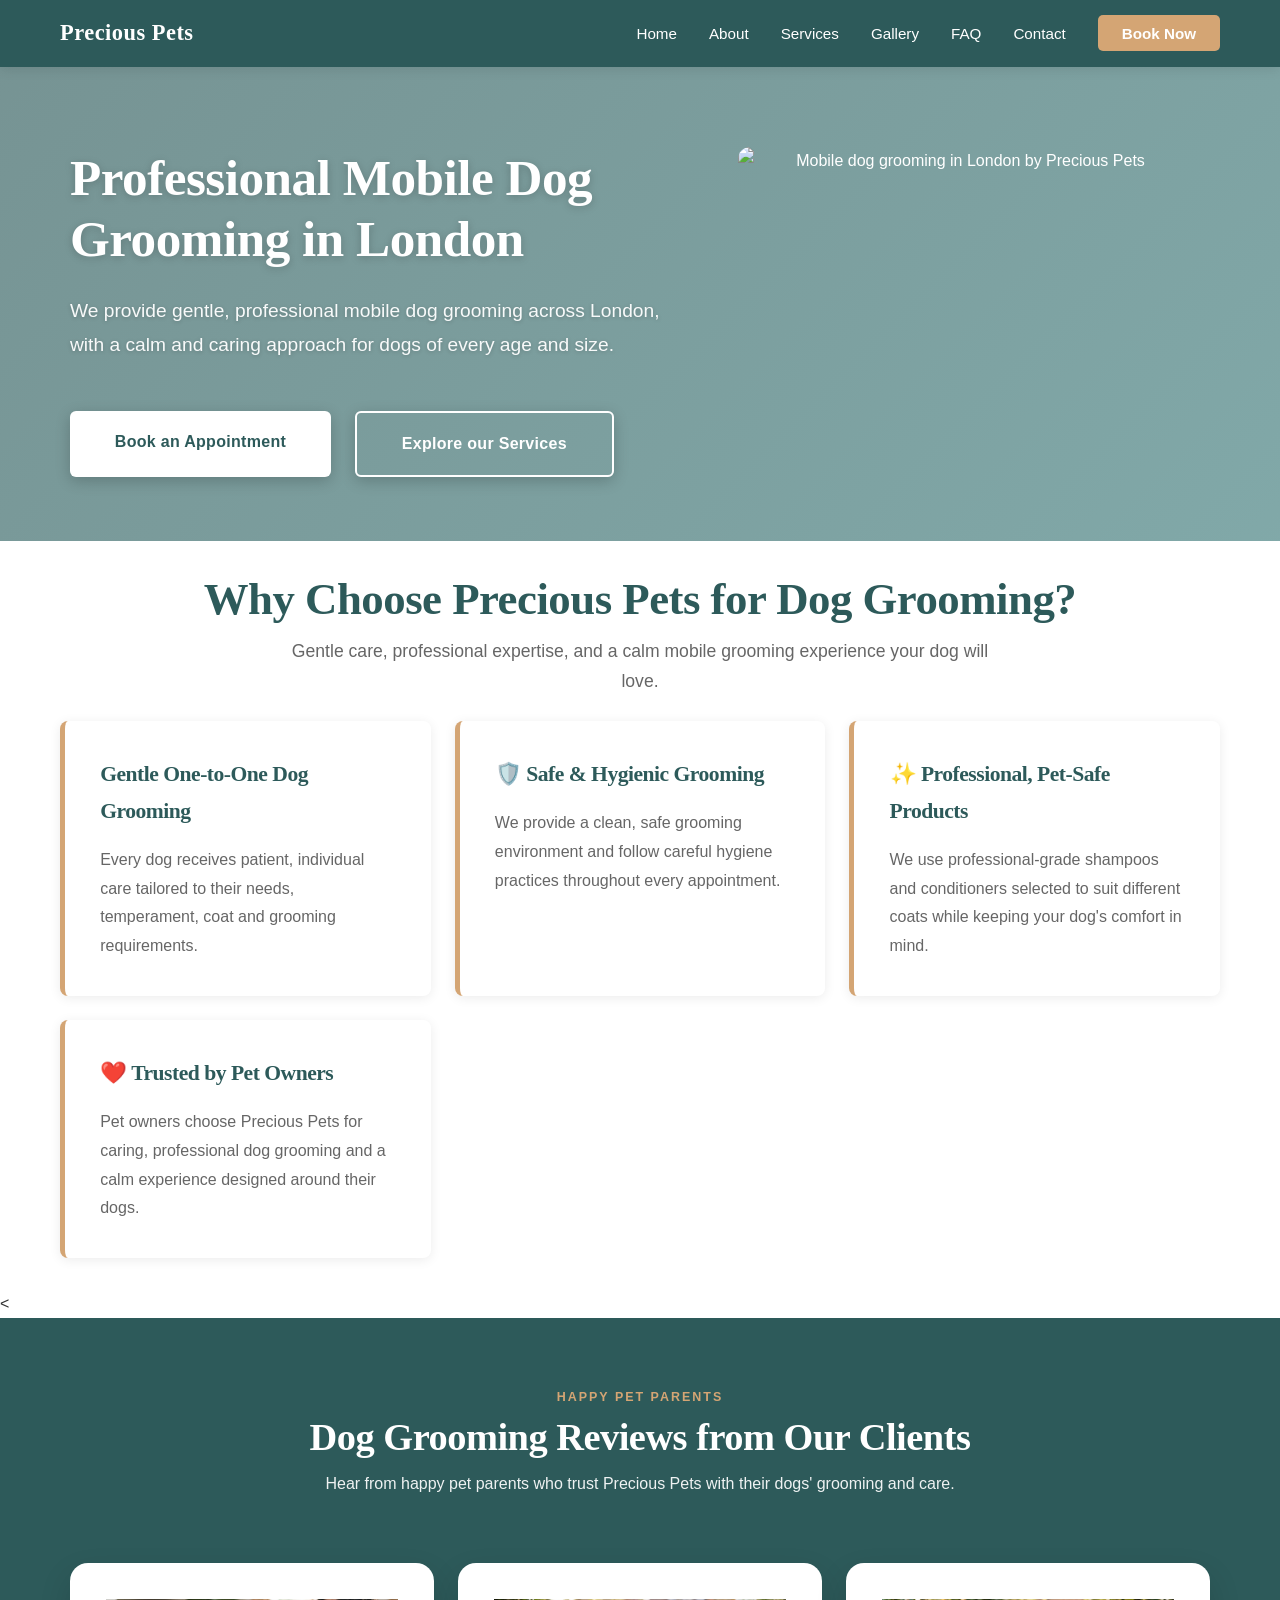
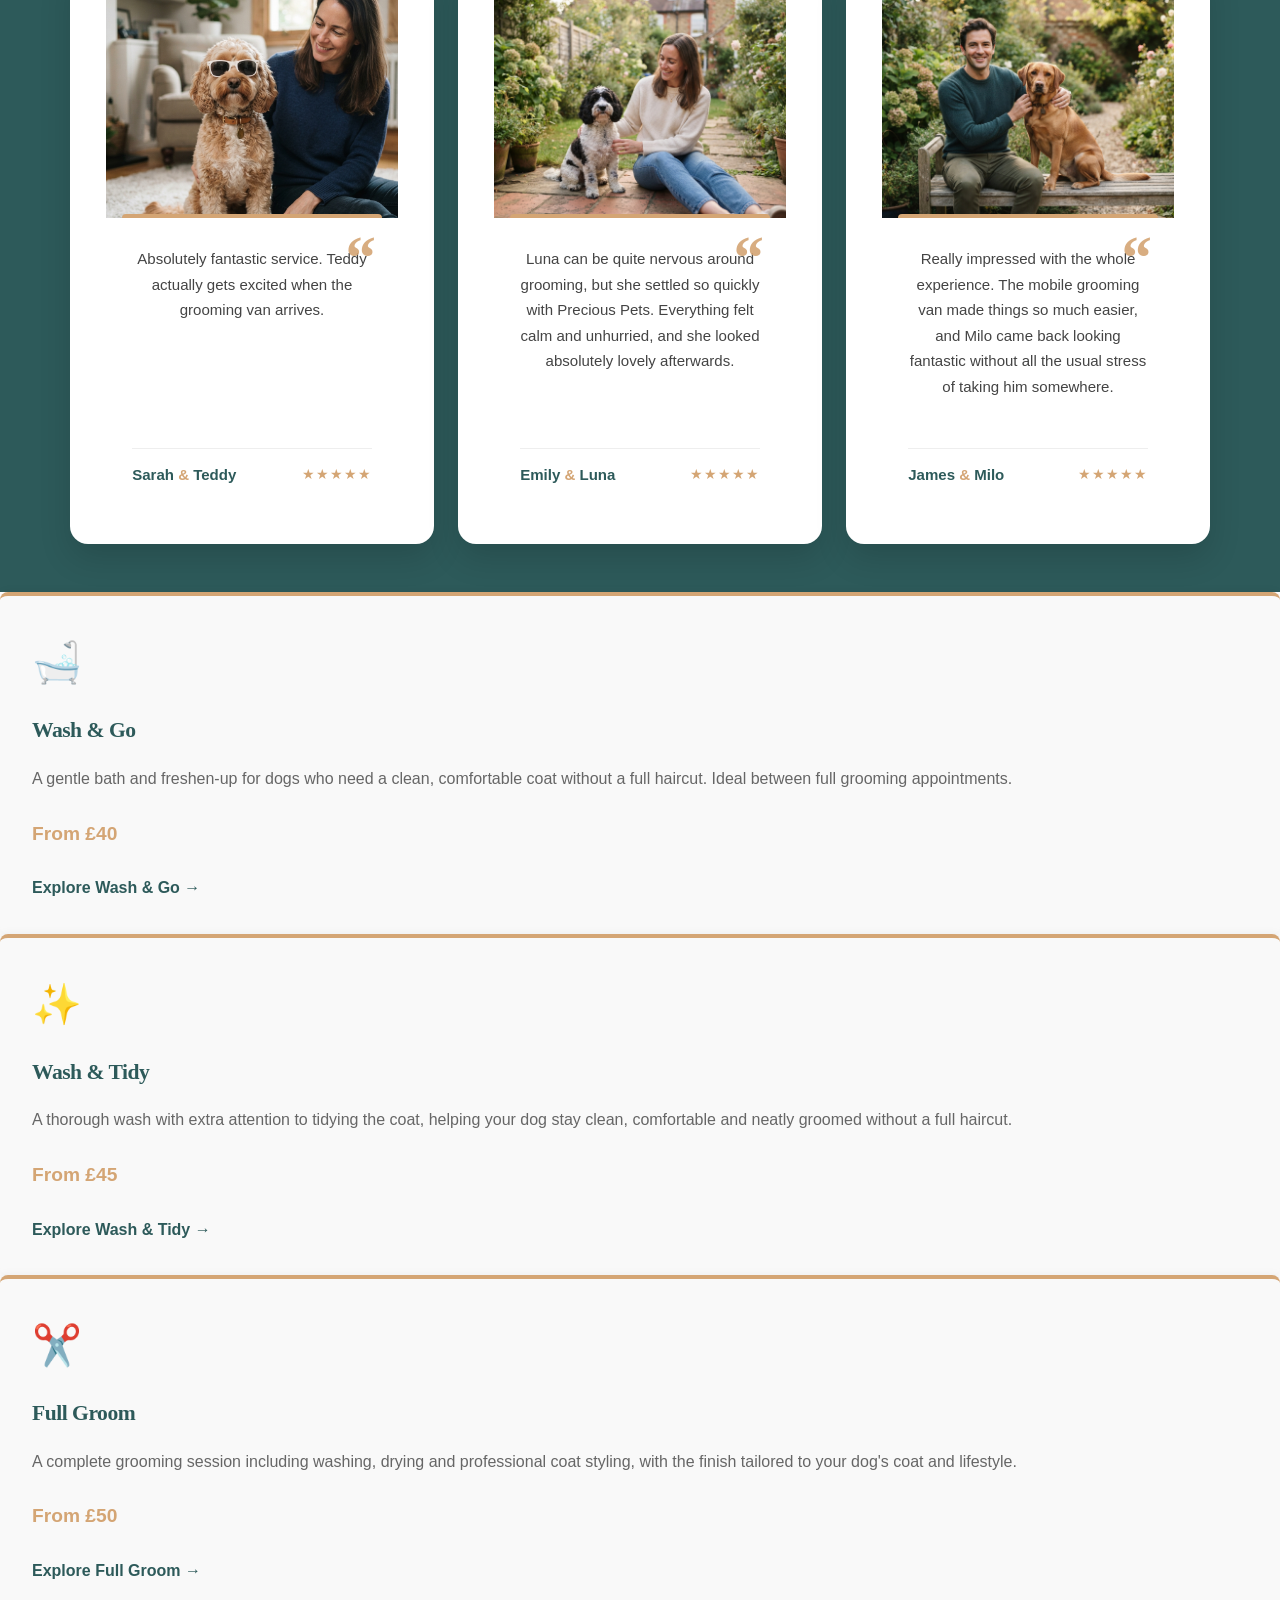
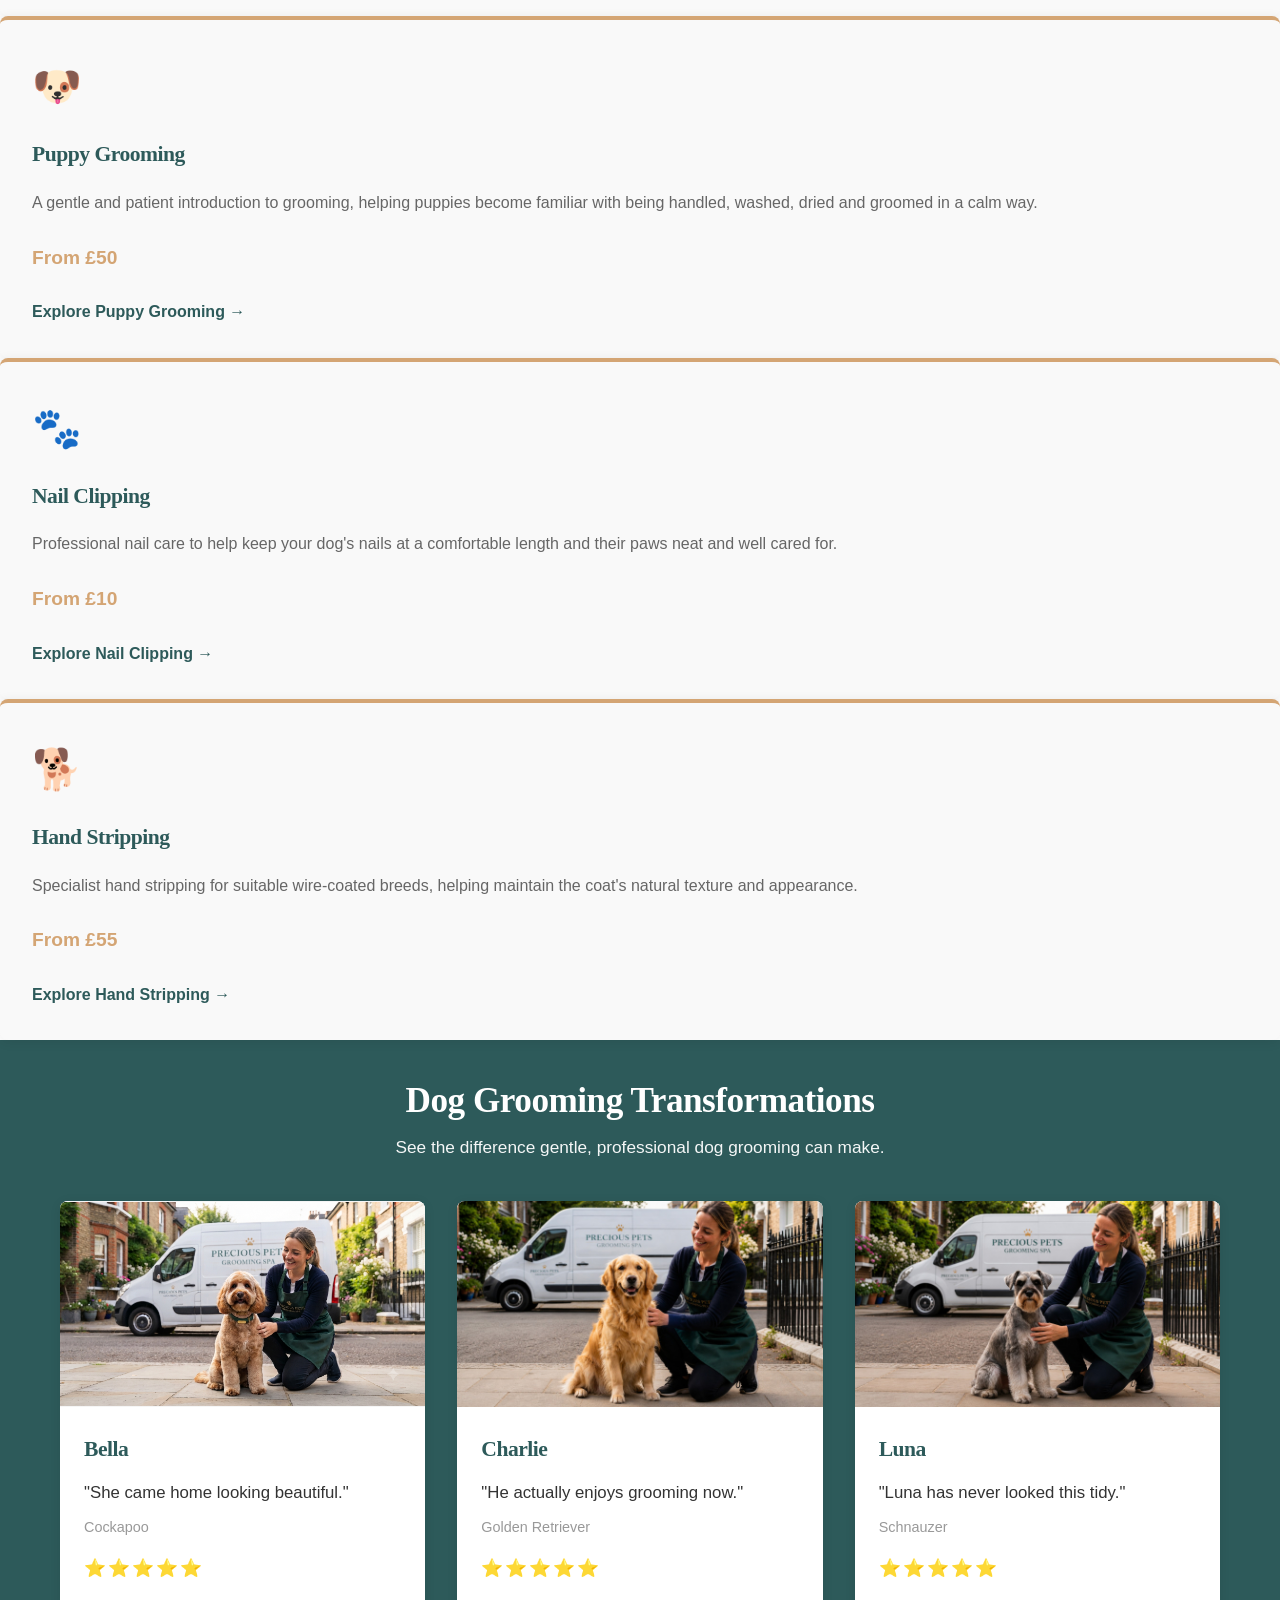
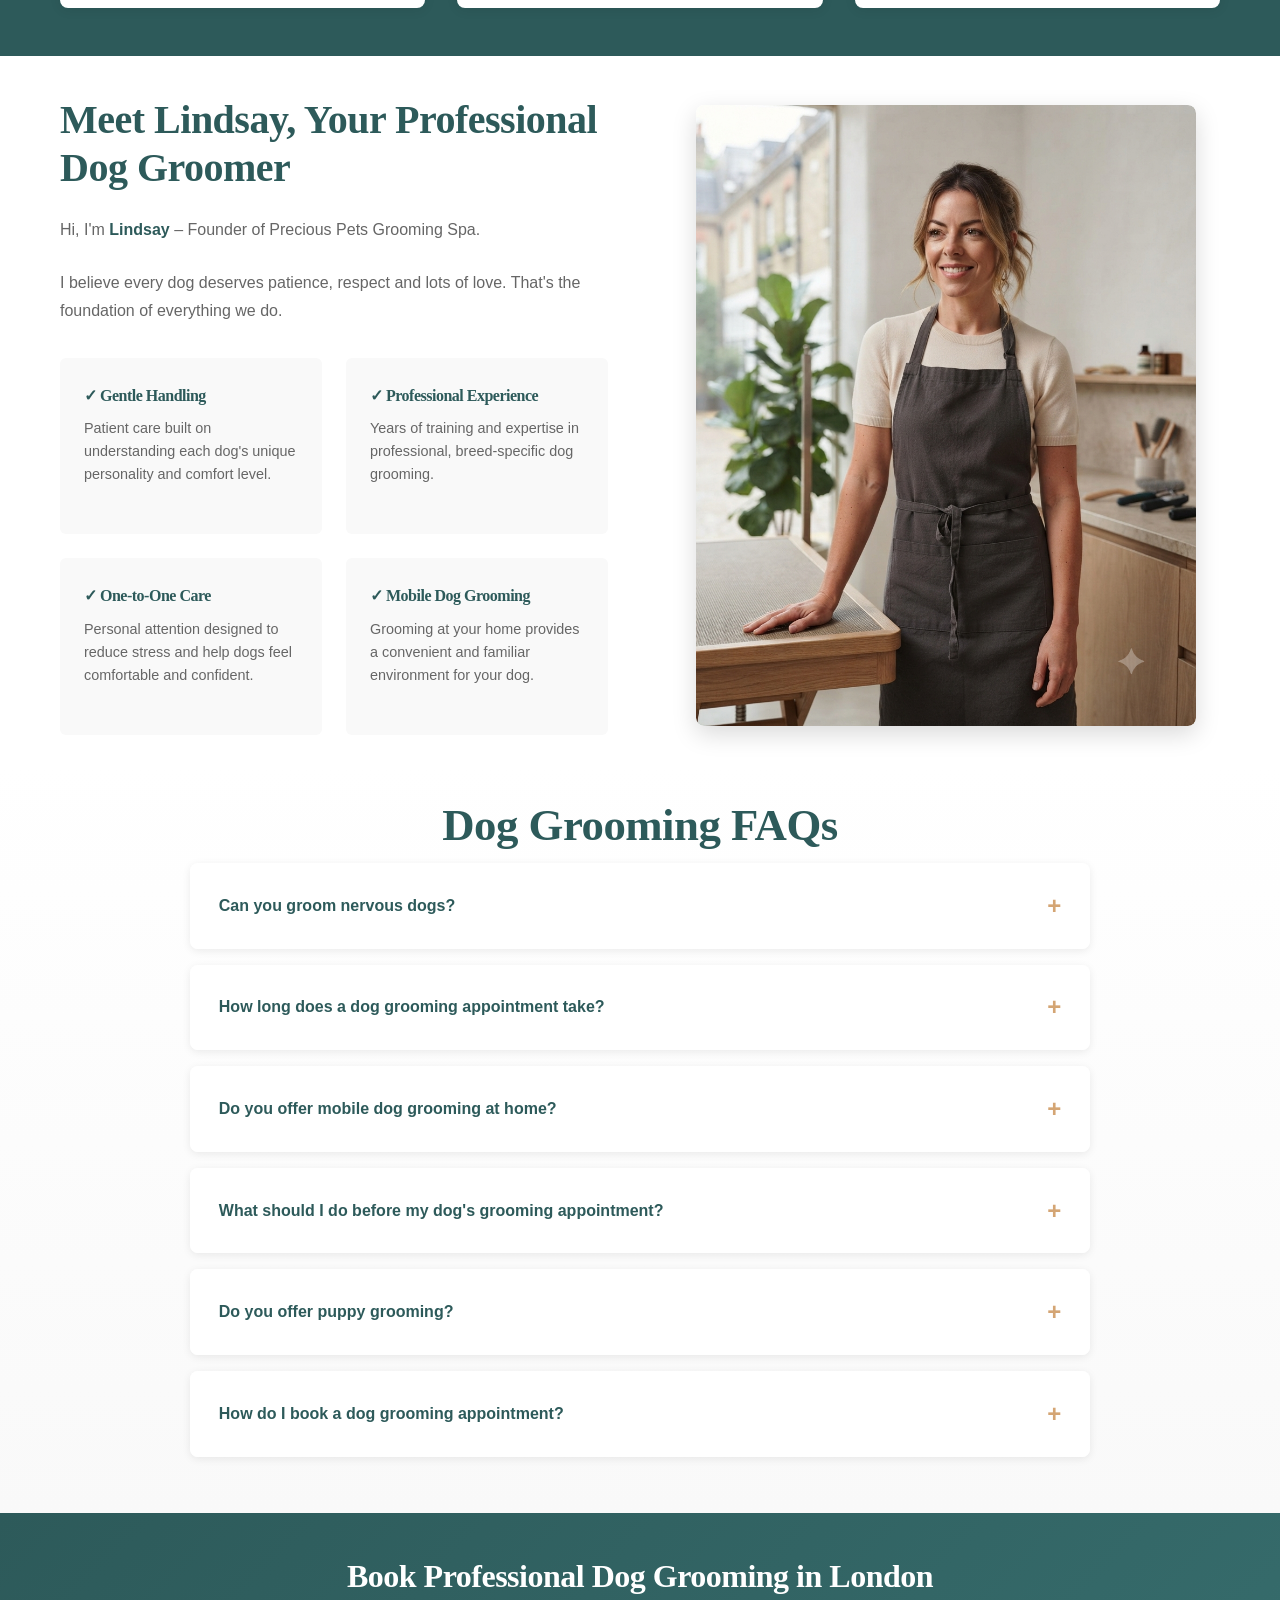
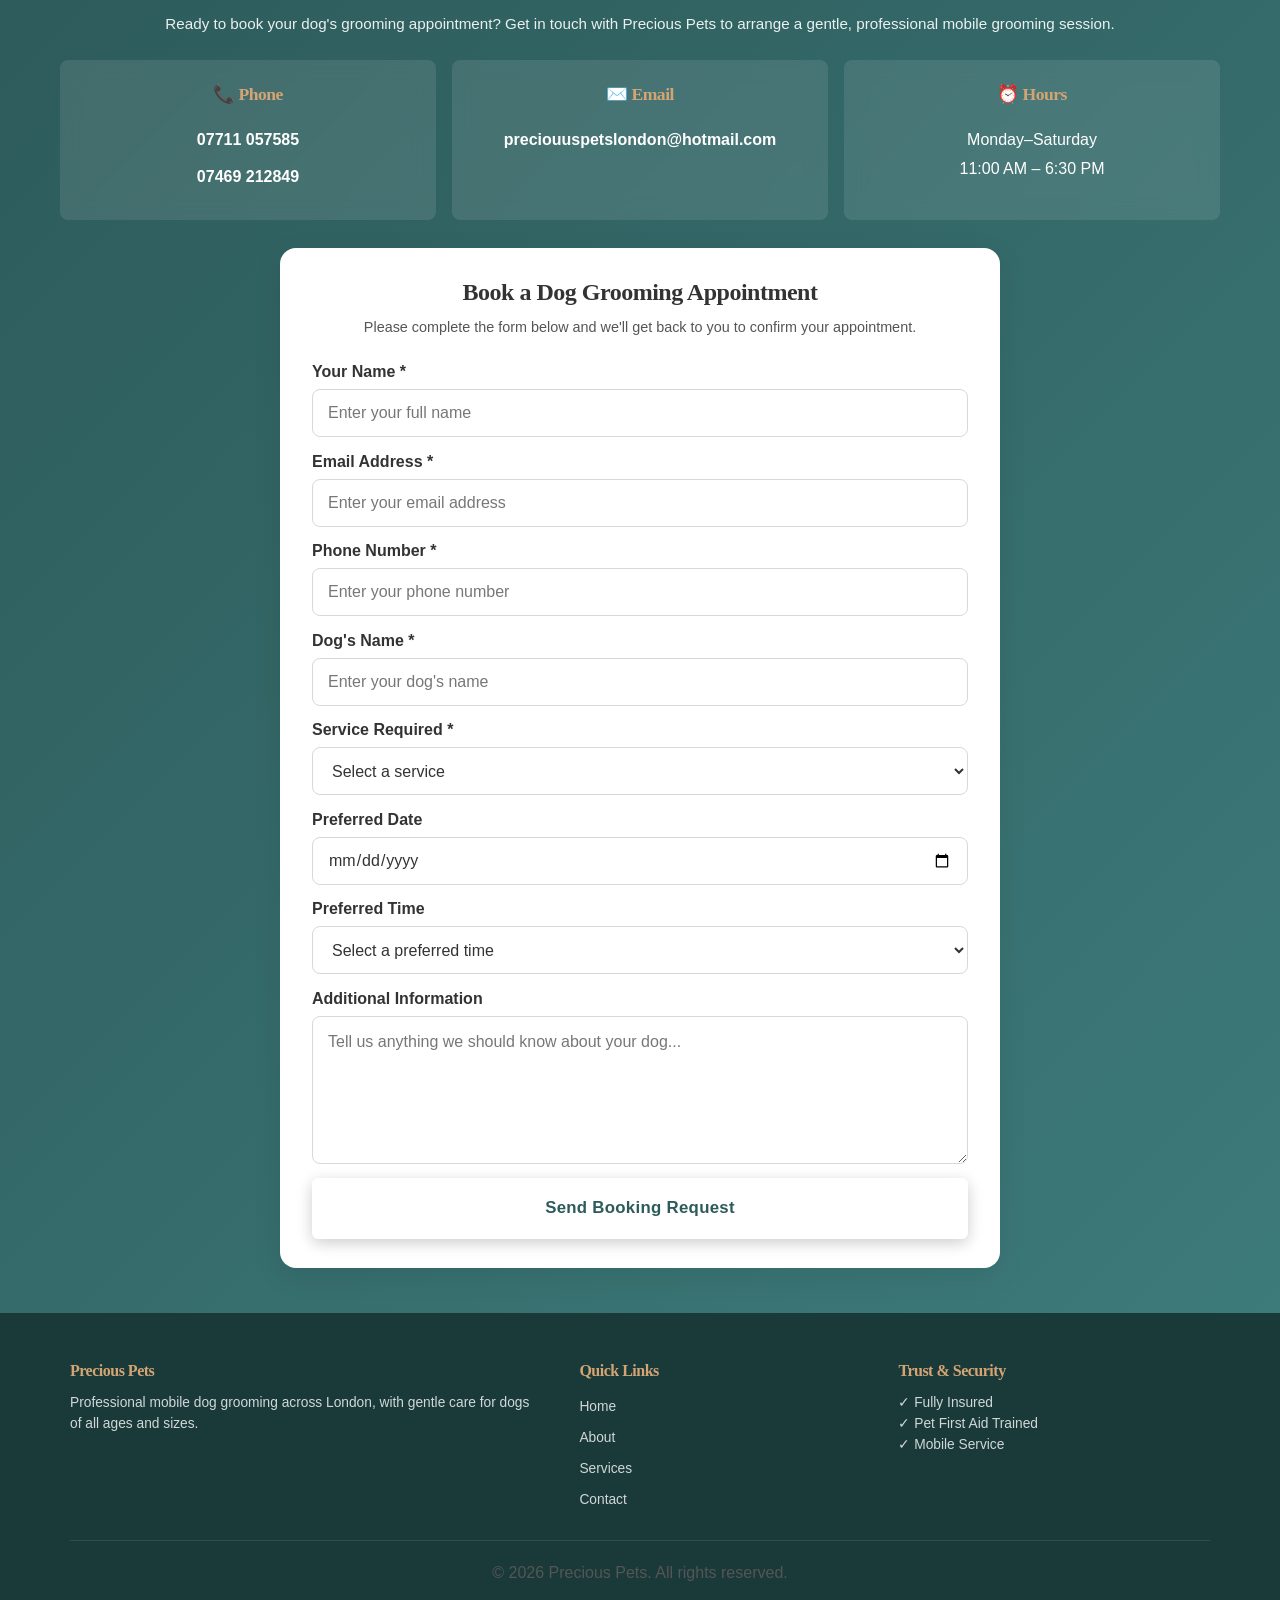
==== commit 4dfe6cf3: "Update index.html" ====
--- a/index.html
+++ b/index.html
@@ -292,8 +292,7 @@
       <article class="testimonial-card fade-up">
 
         <div class="testimonial-image-wrap">
-          <img
-            <img src="James and Milo.png" alt="James and Milo">
+          <img src="james and milo.png" alt="James and Milo">
         </div>
 
         <div class="testimonial-content">
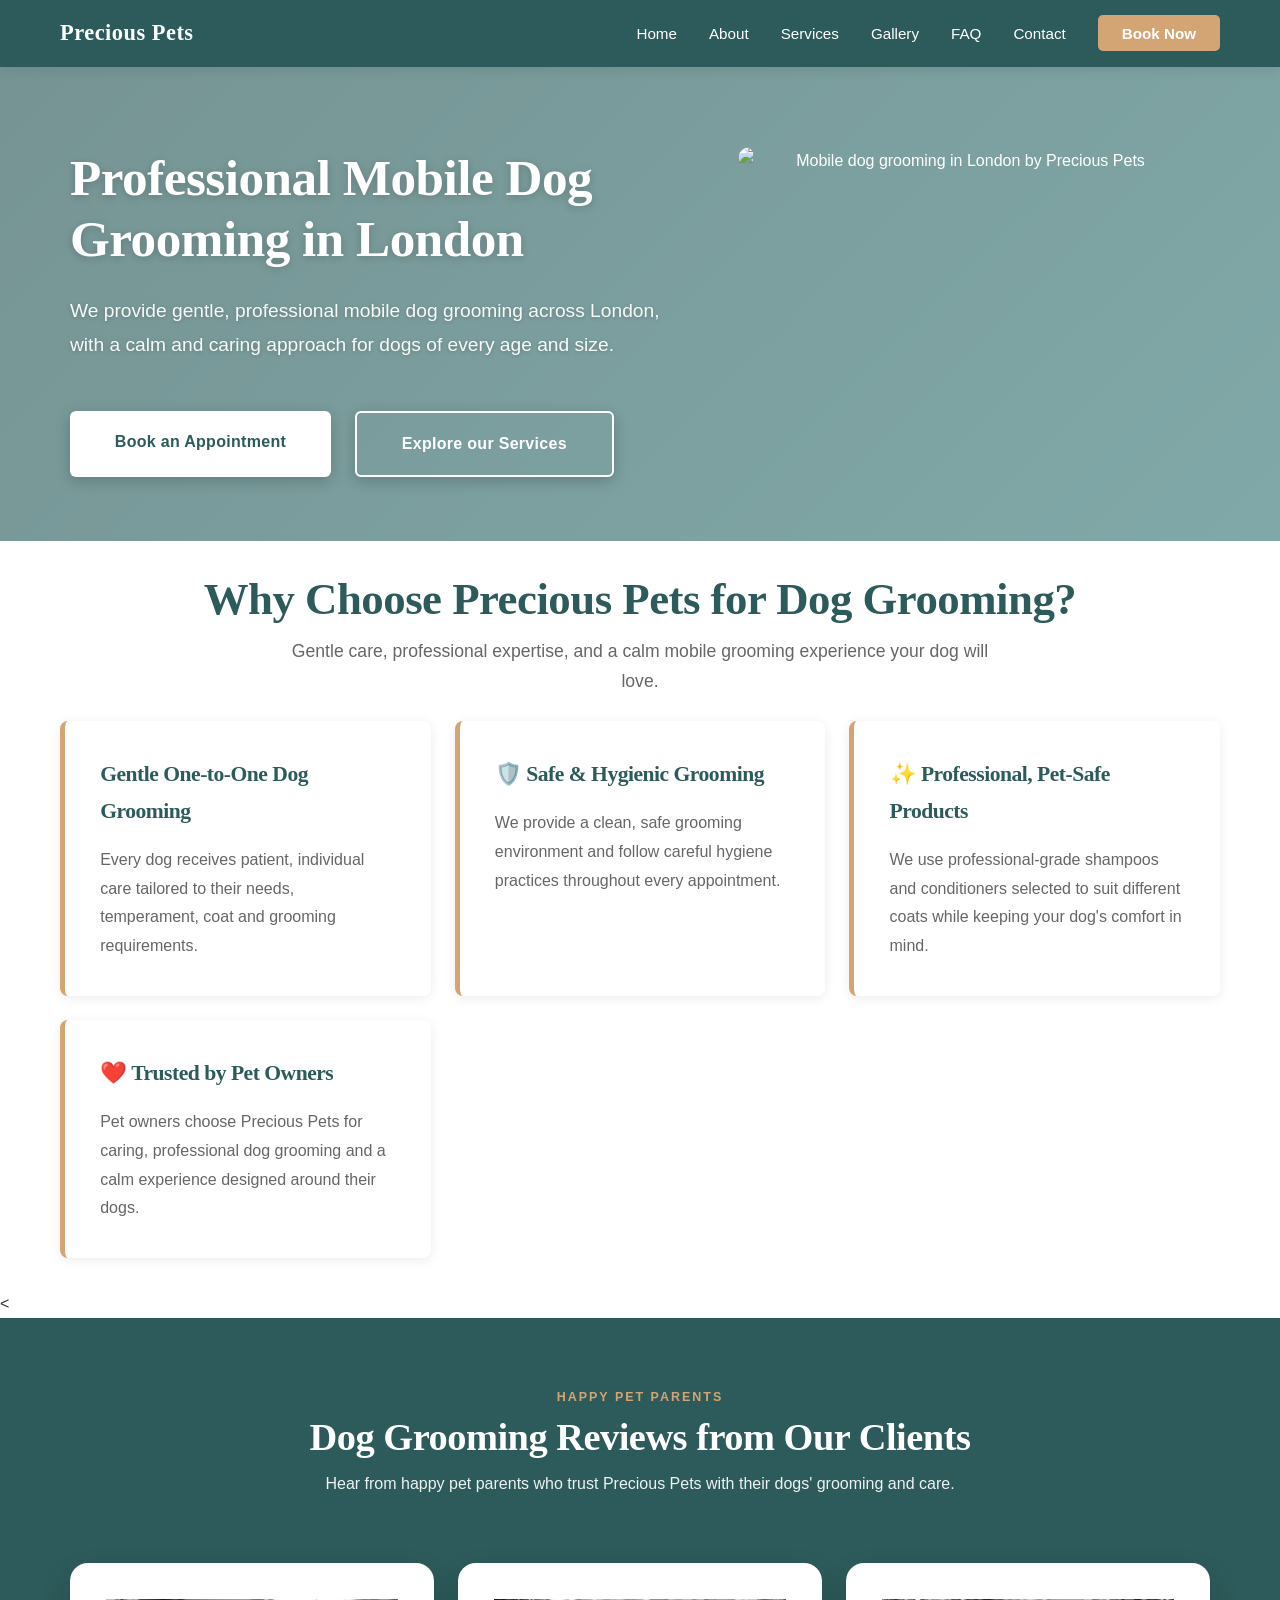
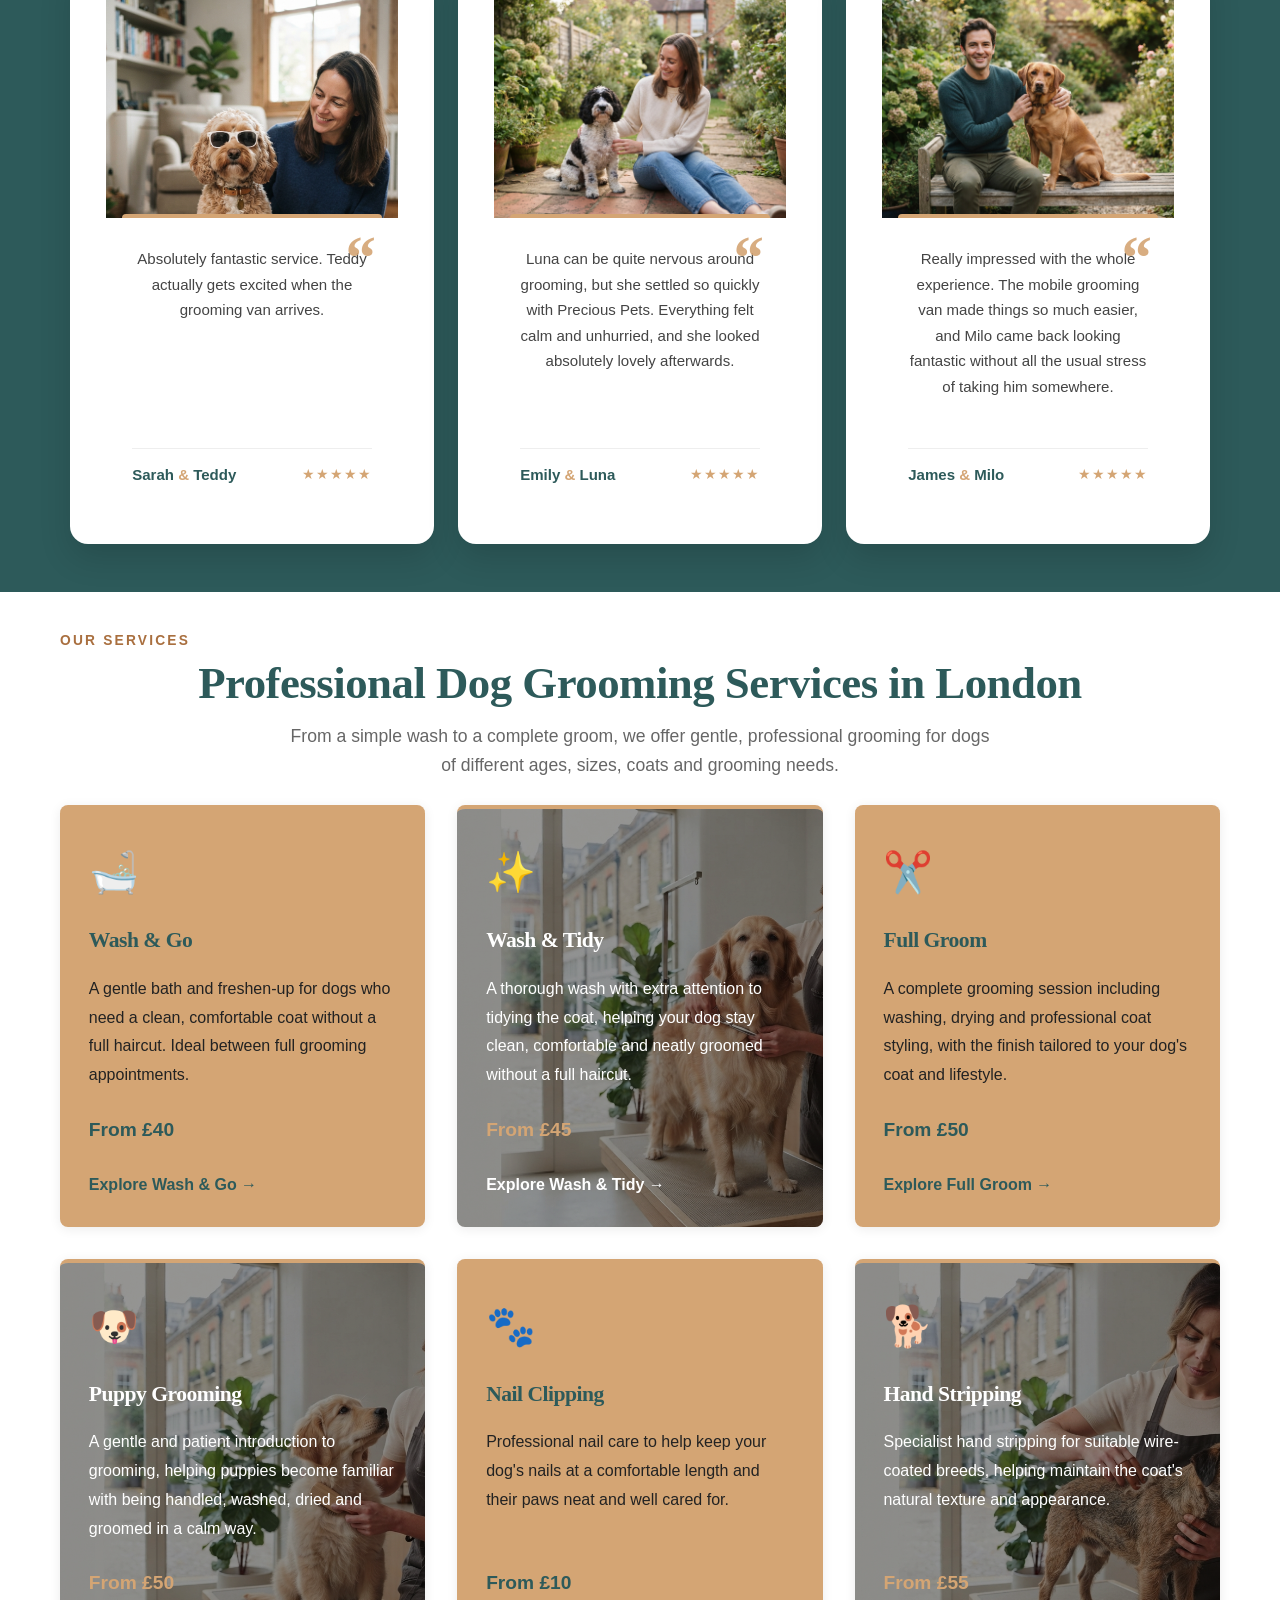
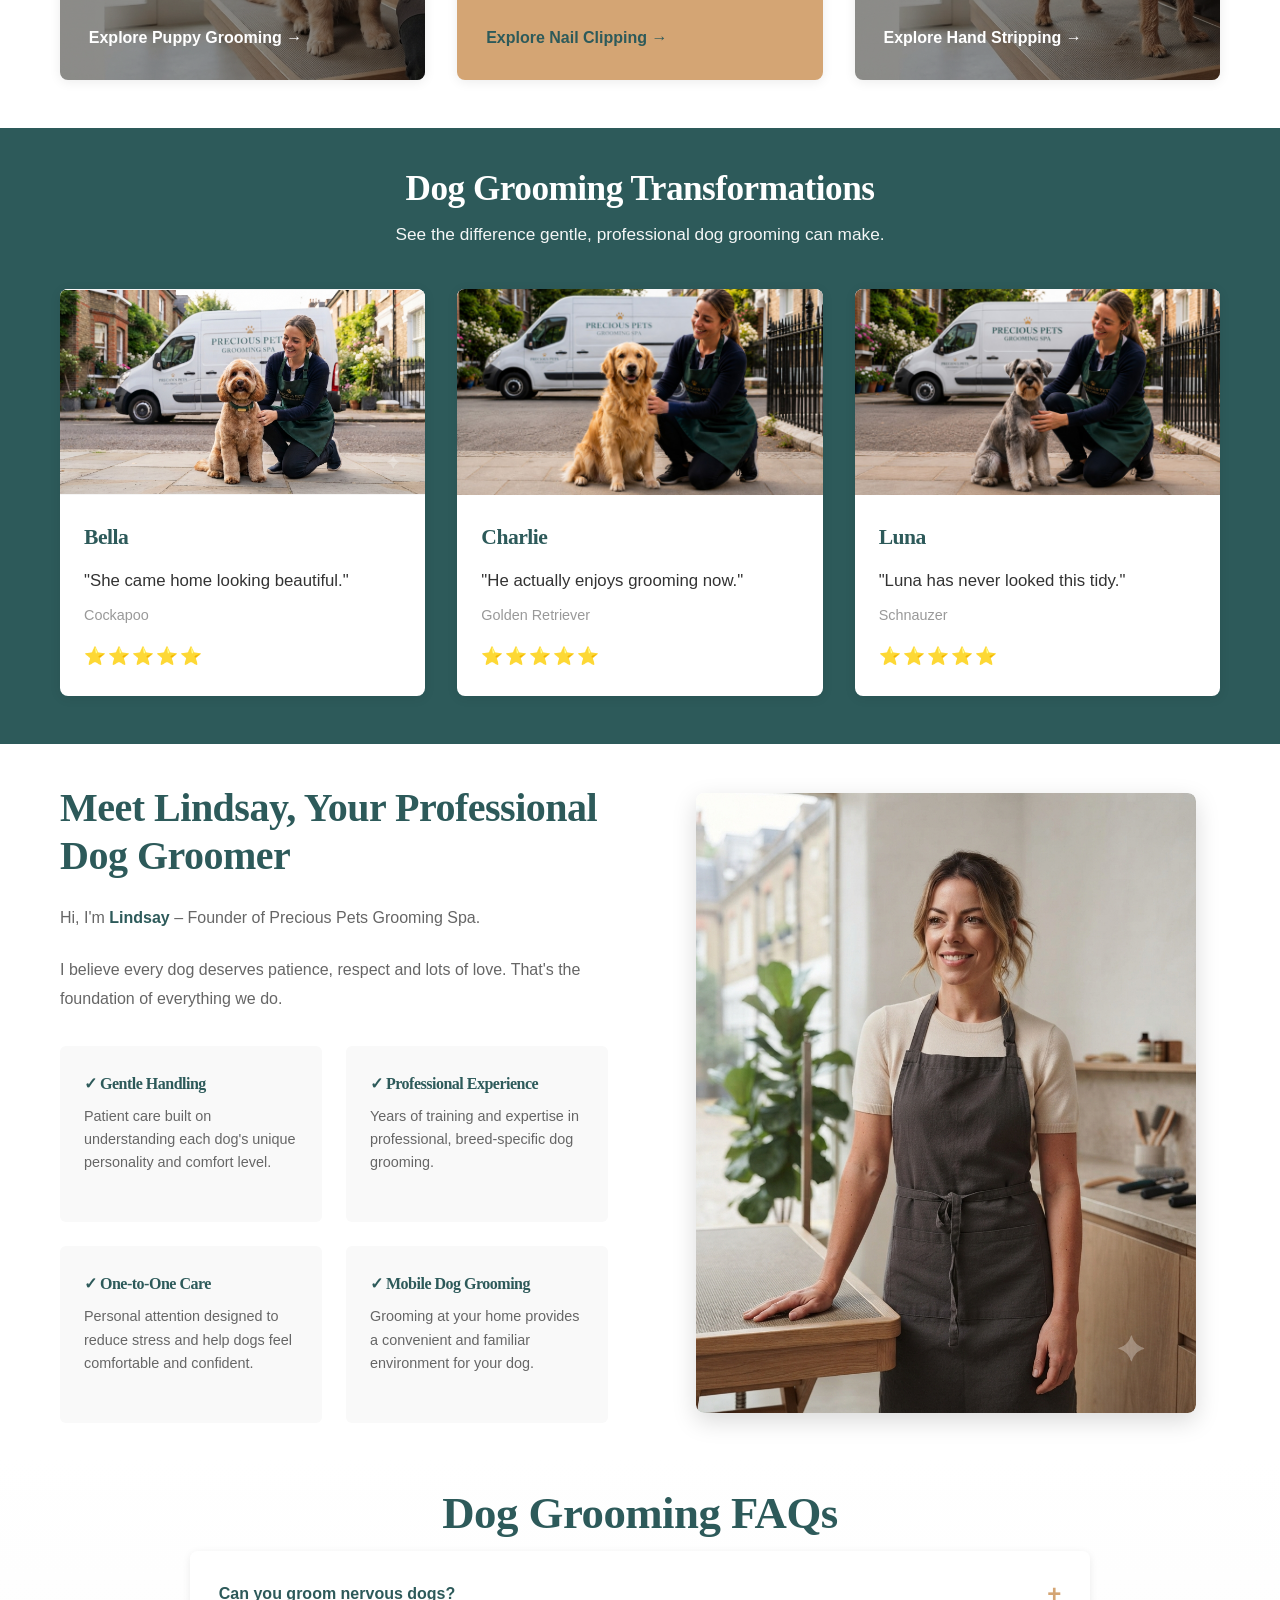
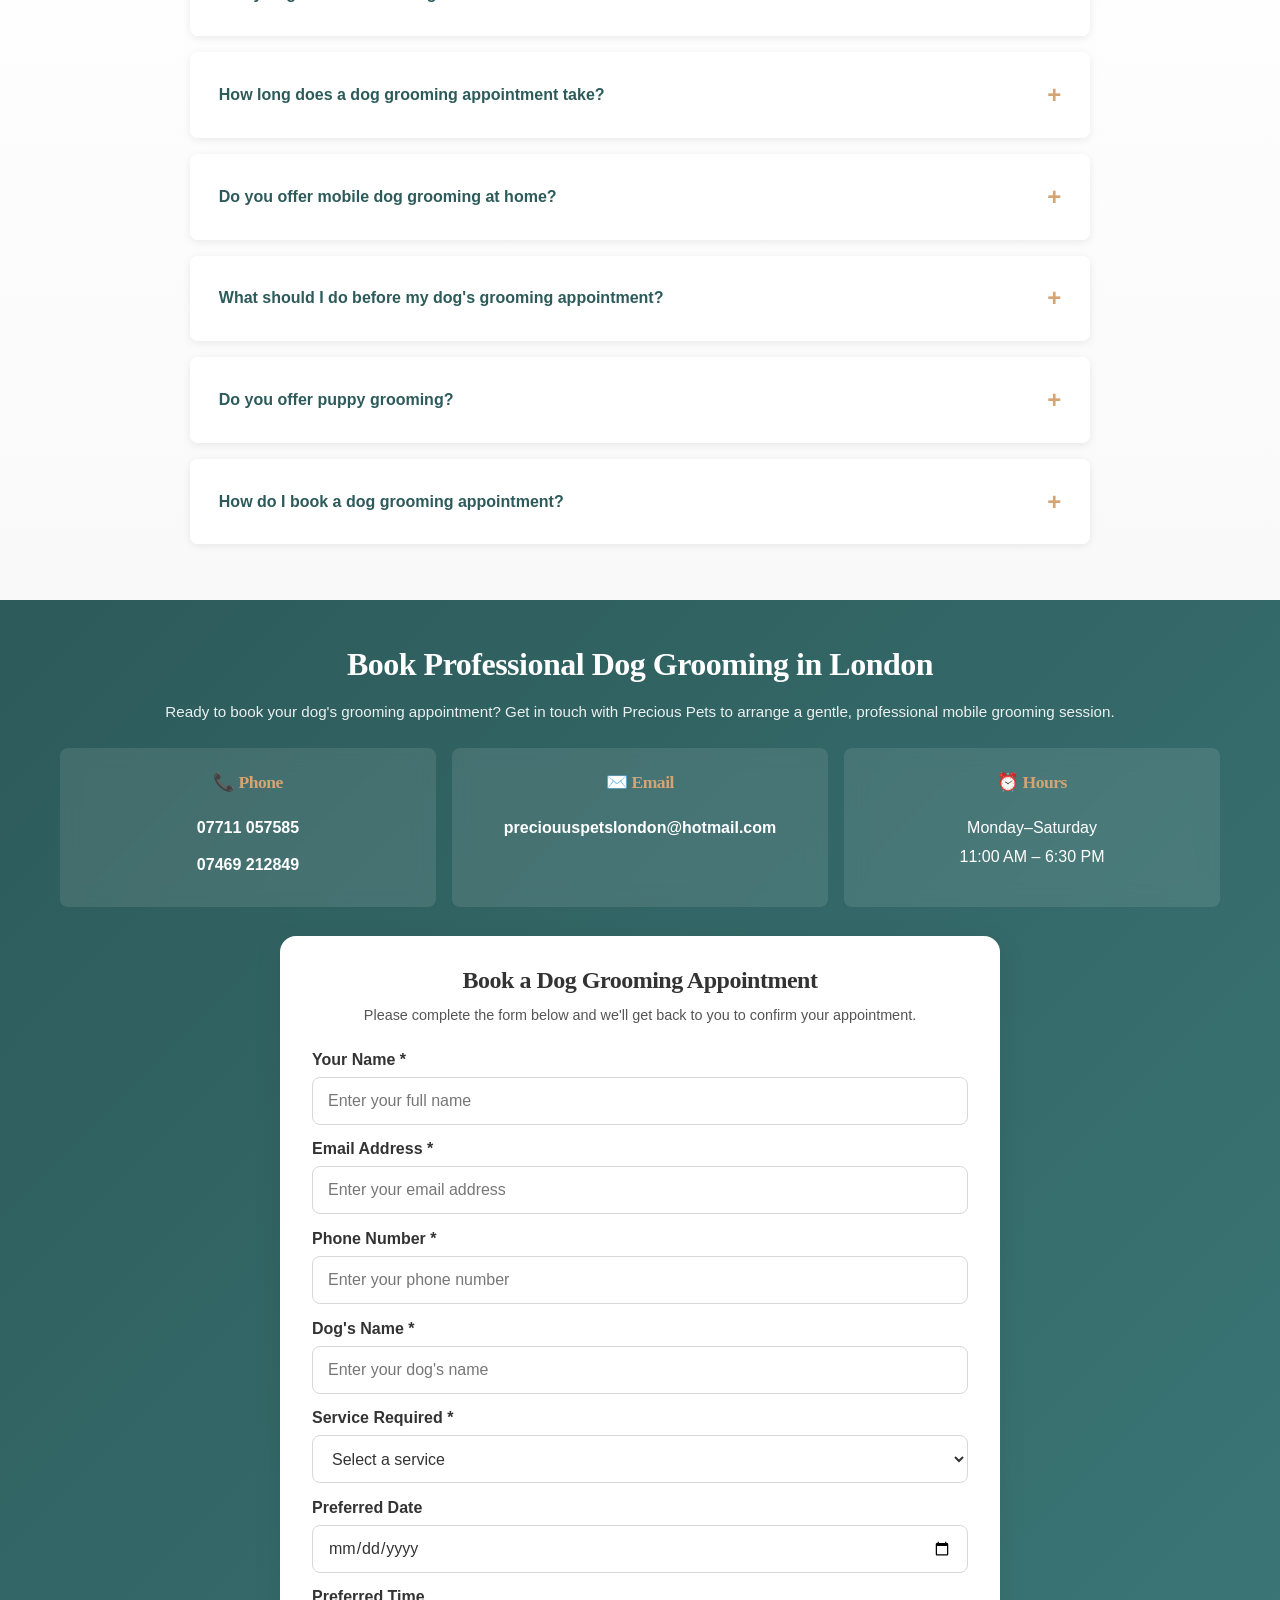
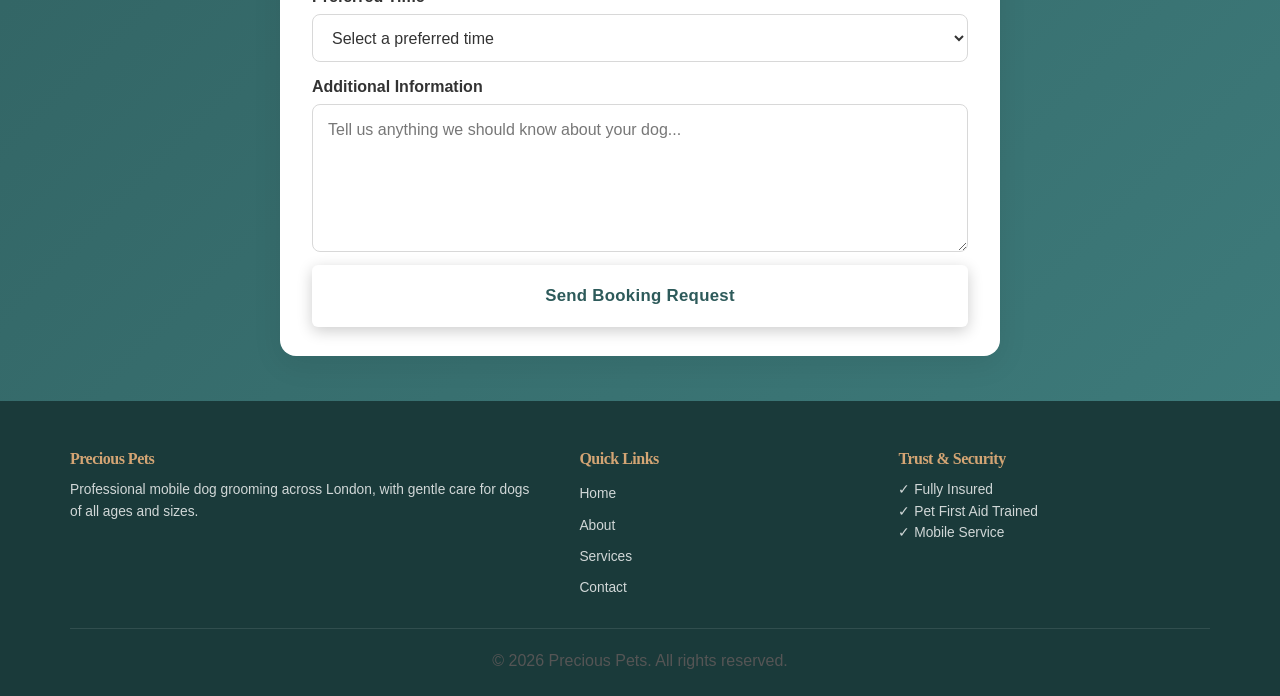
==== commit ac271b84: "Update index.html" ====
--- a/index.html
+++ b/index.html
@@ -324,208 +324,215 @@
 
   </div>
 </section>
-      <!-- Wash & Go -->
-
-      <article class="service-card fade-up">
-
-        <div class="service-icon">
-          🛁
-        </div>
-
-        <h3>
-          Wash &amp; Go
-        </h3>
-
-        <p>
-          A gentle bath and freshen-up for dogs who need a clean, comfortable
-          coat without a full haircut. Ideal between full grooming appointments.
-        </p>
-
-        <span class="price">
-          From £40
-        </span>
-
-        <a
-          href="wash-and-go.html"
-          class="learn-more"
-        >
-          Explore Wash &amp; Go →
-        </a>
-
-      </article>
-
-
-      <!-- Wash & Tidy -->
-
-      <article
-        class="service-card fade-up"
-        style="animation-delay: 0.1s"
-      >
-
-        <div class="service-icon">
-          ✨
-        </div>
-
-        <h3>
-          Wash &amp; Tidy
-        </h3>
-
-        <p>
-          A thorough wash with extra attention to tidying the coat, helping
-          your dog stay clean, comfortable and neatly groomed without a full haircut.
-        </p>
-
-        <span class="price">
-          From £45
-        </span>
-
-        <a
-          href="wash-and-tidy.html"
-          class="learn-more"
-        >
-          Explore Wash &amp; Tidy →
-        </a>
-
-      </article>
-
-
-      <!-- Full Groom -->
-
-      <article
-        class="service-card fade-up"
-        style="animation-delay: 0.2s"
-      >
-
-        <div class="service-icon">
-          ✂️
-        </div>
-
-        <h3>
-          Full Groom
-        </h3>
-
-        <p>
-          A complete grooming session including washing, drying and professional
-          coat styling, with the finish tailored to your dog's coat and lifestyle.
-        </p>
-
-        <span class="price">
-          From £50
-        </span>
-
-        <a
-          href="full-groom.html"
-          class="learn-more"
-        >
-          Explore Full Groom →
-        </a>
-
-      </article>
-
-
-      <!-- Puppy Grooming -->
-
-      <article
-        class="service-card fade-up"
-        style="animation-delay: 0.3s"
-      >
-
-        <div class="service-icon">
-          🐶
-        </div>
-
-        <h3>
-          Puppy Grooming
-        </h3>
-
-        <p>
-          A gentle and patient introduction to grooming, helping puppies become
-          familiar with being handled, washed, dried and groomed in a calm way.
-        </p>
-
-        <span class="price">
-          From £50
-        </span>
-
-        <a
-          href="puppy-grooming.html"
-          class="learn-more"
-        >
-          Explore Puppy Grooming →
-        </a>
-
-      </article>
-
-
-      <!-- Nail Clipping -->
-
-      <article
-        class="service-card fade-up"
-        style="animation-delay: 0.4s"
-      >
-
-        <div class="service-icon">
-          🐾
-        </div>
-
-        <h3>
-          Nail Clipping
-        </h3>
-
-        <p>
-          Professional nail care to help keep your dog's nails at a comfortable
-          length and their paws neat and well cared for.
-        </p>
-
-        <span class="price">
-          From £10
-        </span>
-
-        <a
-          href="nail-clipping.html"
-          class="learn-more"
-        >
-          Explore Nail Clipping →
-        </a>
-
-      </article>
-
-
-      <!-- Hand Stripping -->
-
-      <article
-        class="service-card fade-up"
-        style="animation-delay: 0.5s"
-      >
-
-        <div class="service-icon">
-          🐕
-        </div>
-
-        <h3>
-          Hand Stripping
-        </h3>
-
-        <p>
-          Specialist hand stripping for suitable wire-coated breeds, helping
-          maintain the coat's natural texture and appearance.
-        </p>
-
-        <span class="price">
-          From £55
-        </span>
-
-        <a
-          href="hand-stripping.html"
-          class="learn-more"
-        >
-          Explore Hand Stripping →
-        </a>
-
-      </article>
-
-
-    </div>
+
+     <!-- Services --><section id="services" class="services">  <div class="container"><p class="service-eyebrow">OUR SERVICES</p>
+
+<h2 class="section-title">
+  Professional Dog Grooming Services in London
+</h2>
+
+<p class="section-subtitle">
+  From a simple wash to a complete groom, we offer gentle, professional
+  grooming for dogs of different ages, sizes, coats and grooming needs.
+</p>
+
+<div class="services-grid">
+
+  <!-- Wash & Go -->
+  <article class="service-card fade-up">
+
+    <div class="service-icon">
+      🛁
+    </div>
+
+    <h3>
+      Wash &amp; Go
+    </h3>
+
+    <p>
+      A gentle bath and freshen-up for dogs who need a clean, comfortable
+      coat without a full haircut. Ideal between full grooming appointments.
+    </p>
+
+    <span class="price">
+      From £40
+    </span>
+
+    <a
+      href="wash-and-go.html"
+      class="learn-more"
+    >
+      Explore Wash &amp; Go →
+    </a>
+
+  </article>
+
+
+  <!-- Wash & Tidy -->
+  <article
+    class="service-card fade-up"
+    style="animation-delay: 0.1s"
+  >
+
+    <div class="service-icon">
+      ✨
+    </div>
+
+    <h3>
+      Wash &amp; Tidy
+    </h3>
+
+    <p>
+      A thorough wash with extra attention to tidying the coat, helping
+      your dog stay clean, comfortable and neatly groomed without a full haircut.
+    </p>
+
+    <span class="price">
+      From £45
+    </span>
+
+    <a
+      href="wash-and-tidy.html"
+      class="learn-more"
+    >
+      Explore Wash &amp; Tidy →
+    </a>
+
+  </article>
+
+
+  <!-- Full Groom -->
+  <article
+    class="service-card fade-up"
+    style="animation-delay: 0.2s"
+  >
+
+    <div class="service-icon">
+      ✂️
+    </div>
+
+    <h3>
+      Full Groom
+    </h3>
+
+    <p>
+      A complete grooming session including washing, drying and professional
+      coat styling, with the finish tailored to your dog's coat and lifestyle.
+    </p>
+
+    <span class="price">
+      From £50
+    </span>
+
+    <a
+      href="full-groom.html"
+      class="learn-more"
+    >
+      Explore Full Groom →
+    </a>
+
+  </article>
+
+
+  <!-- Puppy Grooming -->
+  <article
+    class="service-card fade-up"
+    style="animation-delay: 0.3s"
+  >
+
+    <div class="service-icon">
+      🐶
+    </div>
+
+    <h3>
+      Puppy Grooming
+    </h3>
+
+    <p>
+      A gentle and patient introduction to grooming, helping puppies become
+      familiar with being handled, washed, dried and groomed in a calm way.
+    </p>
+
+    <span class="price">
+      From £50
+    </span>
+
+    <a
+      href="puppy-grooming.html"
+      class="learn-more"
+    >
+      Explore Puppy Grooming →
+    </a>
+
+  </article>
+
+
+  <!-- Nail Clipping -->
+  <article
+    class="service-card fade-up"
+    style="animation-delay: 0.4s"
+  >
+
+    <div class="service-icon">
+      🐾
+    </div>
+
+    <h3>
+      Nail Clipping
+    </h3>
+
+    <p>
+      Professional nail care to help keep your dog's nails at a comfortable
+      length and their paws neat and well cared for.
+    </p>
+
+    <span class="price">
+      From £10
+    </span>
+
+    <a
+      href="nail-clipping.html"
+      class="learn-more"
+    >
+      Explore Nail Clipping →
+    </a>
+
+  </article>
+
+
+  <!-- Hand Stripping -->
+  <article
+    class="service-card fade-up"
+    style="animation-delay: 0.5s"
+  >
+
+    <div class="service-icon">
+      🐕
+    </div>
+
+    <h3>
+      Hand Stripping
+    </h3>
+
+    <p>
+      Specialist hand stripping for suitable wire-coated breeds, helping
+      maintain the coat's natural texture and appearance.
+    </p>
+
+    <span class="price">
+      From £55
+    </span>
+
+    <a
+      href="hand-stripping.html"
+      class="learn-more"
+    >
+      Explore Hand Stripping →
+    </a>
+
+  </article>
+
+</div>
 
   </div>
 
--- a/styles.css
+++ b/styles.css
@@ -6046,7 +6046,10 @@
   object-fit: cover;
   object-position: center;
 }
-
+/* Sara & Teddy — keep full head visible */
+.testimonials .testimonial-card:first-child .testimonial-image-wrap img {
+  object-position: center top;
+}
 
 /* =========================================================
    CARD CONTENT
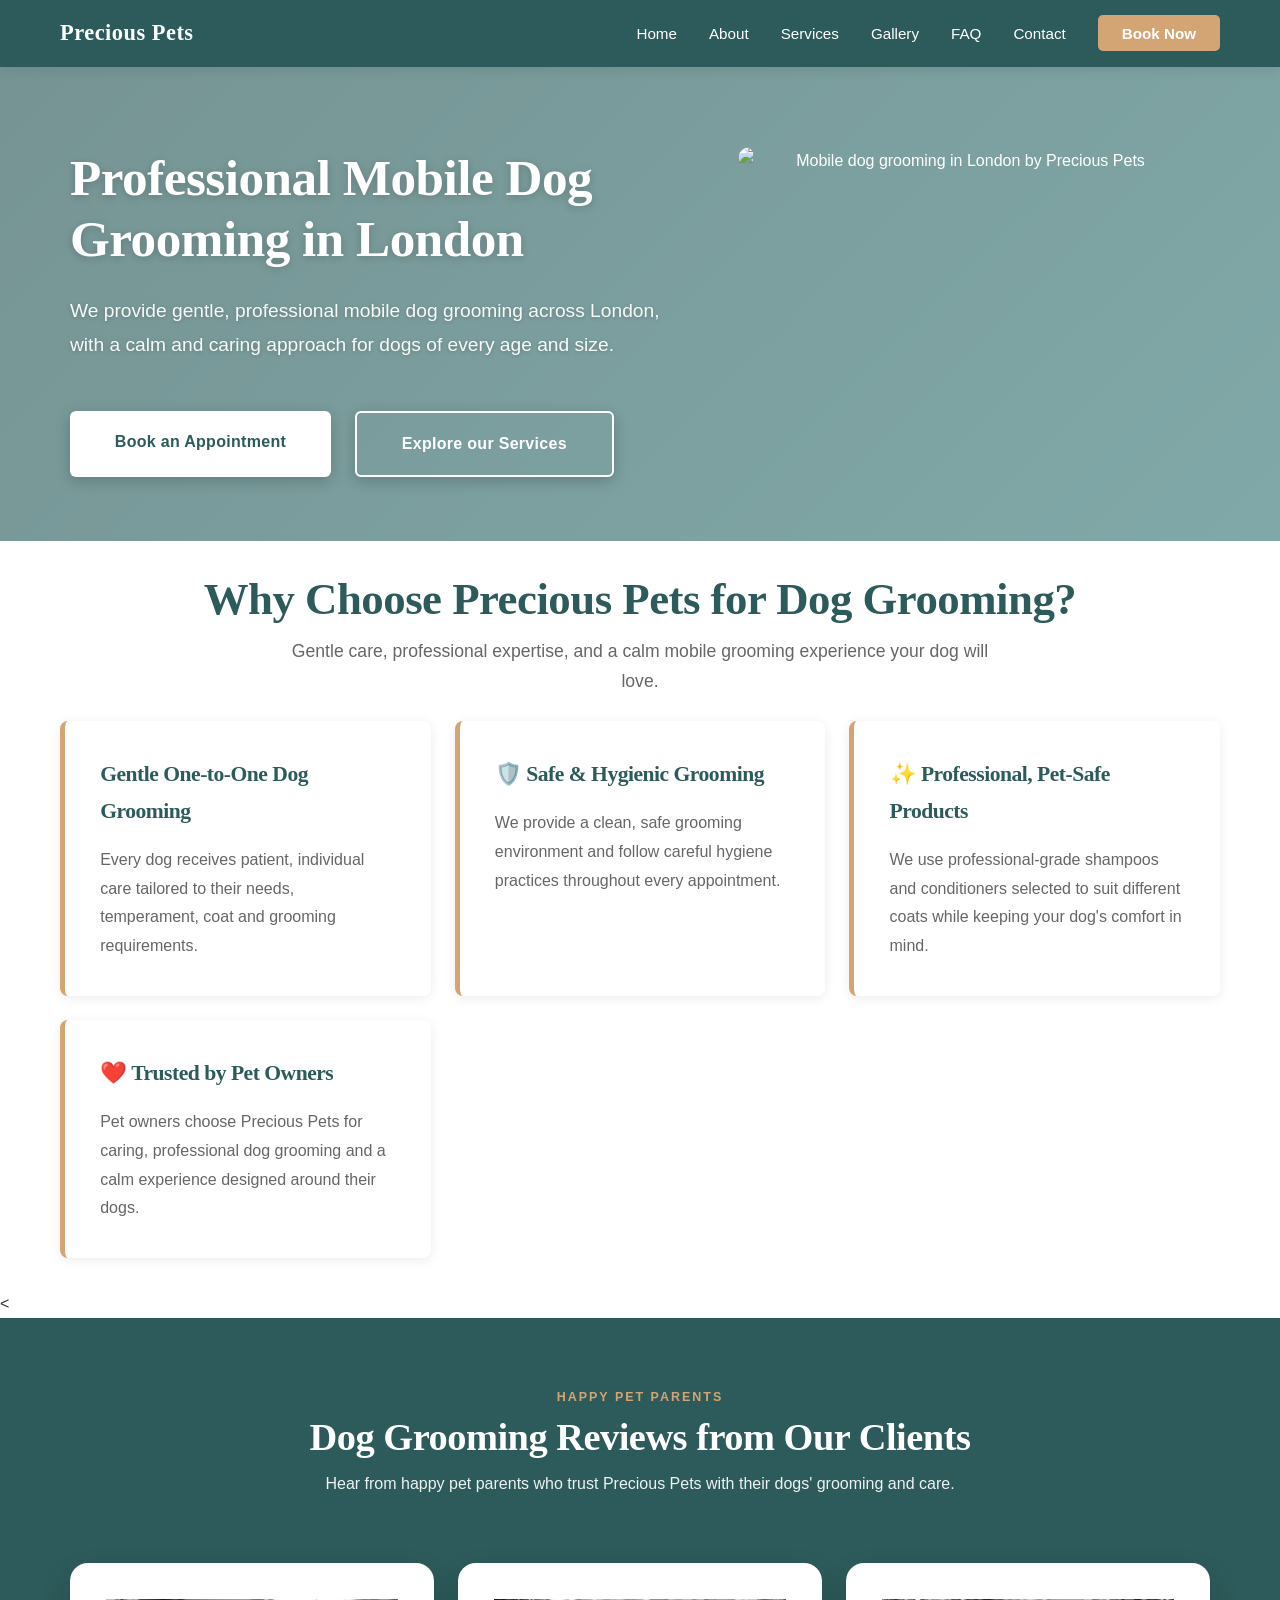
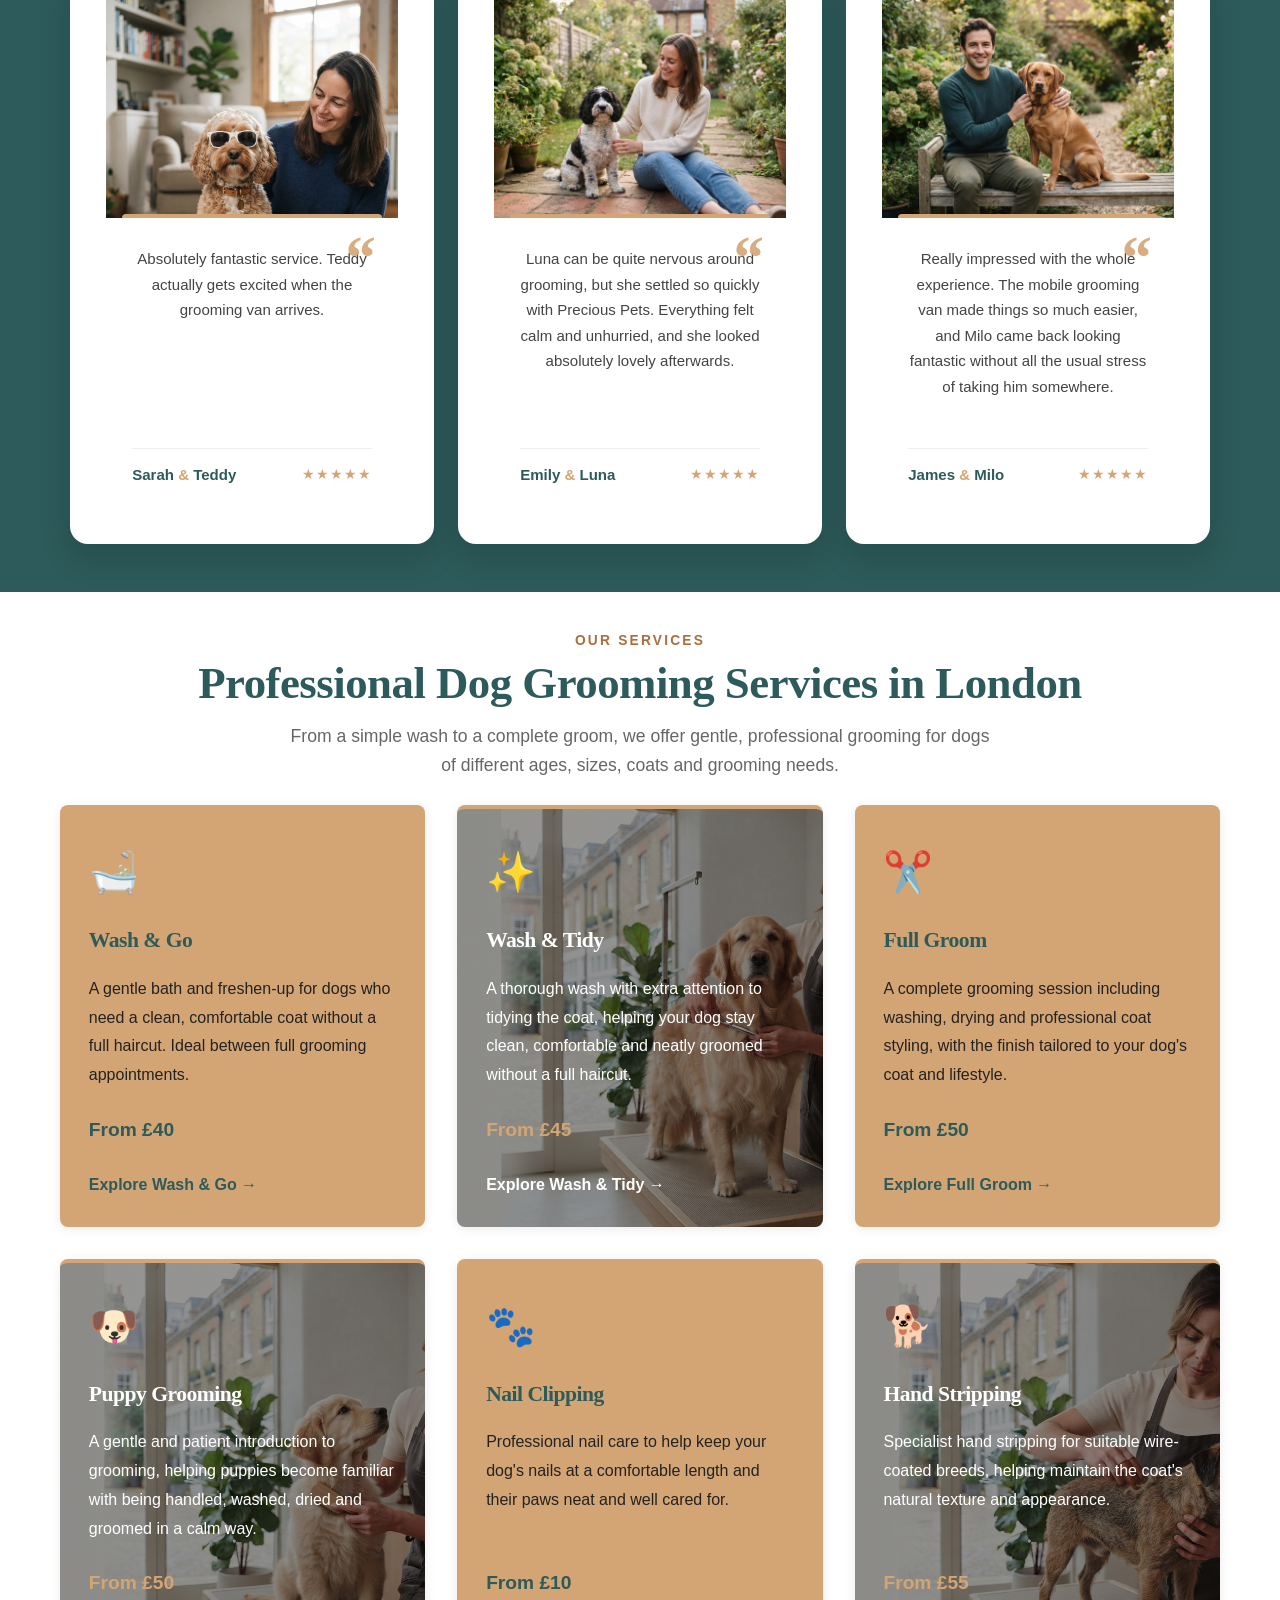
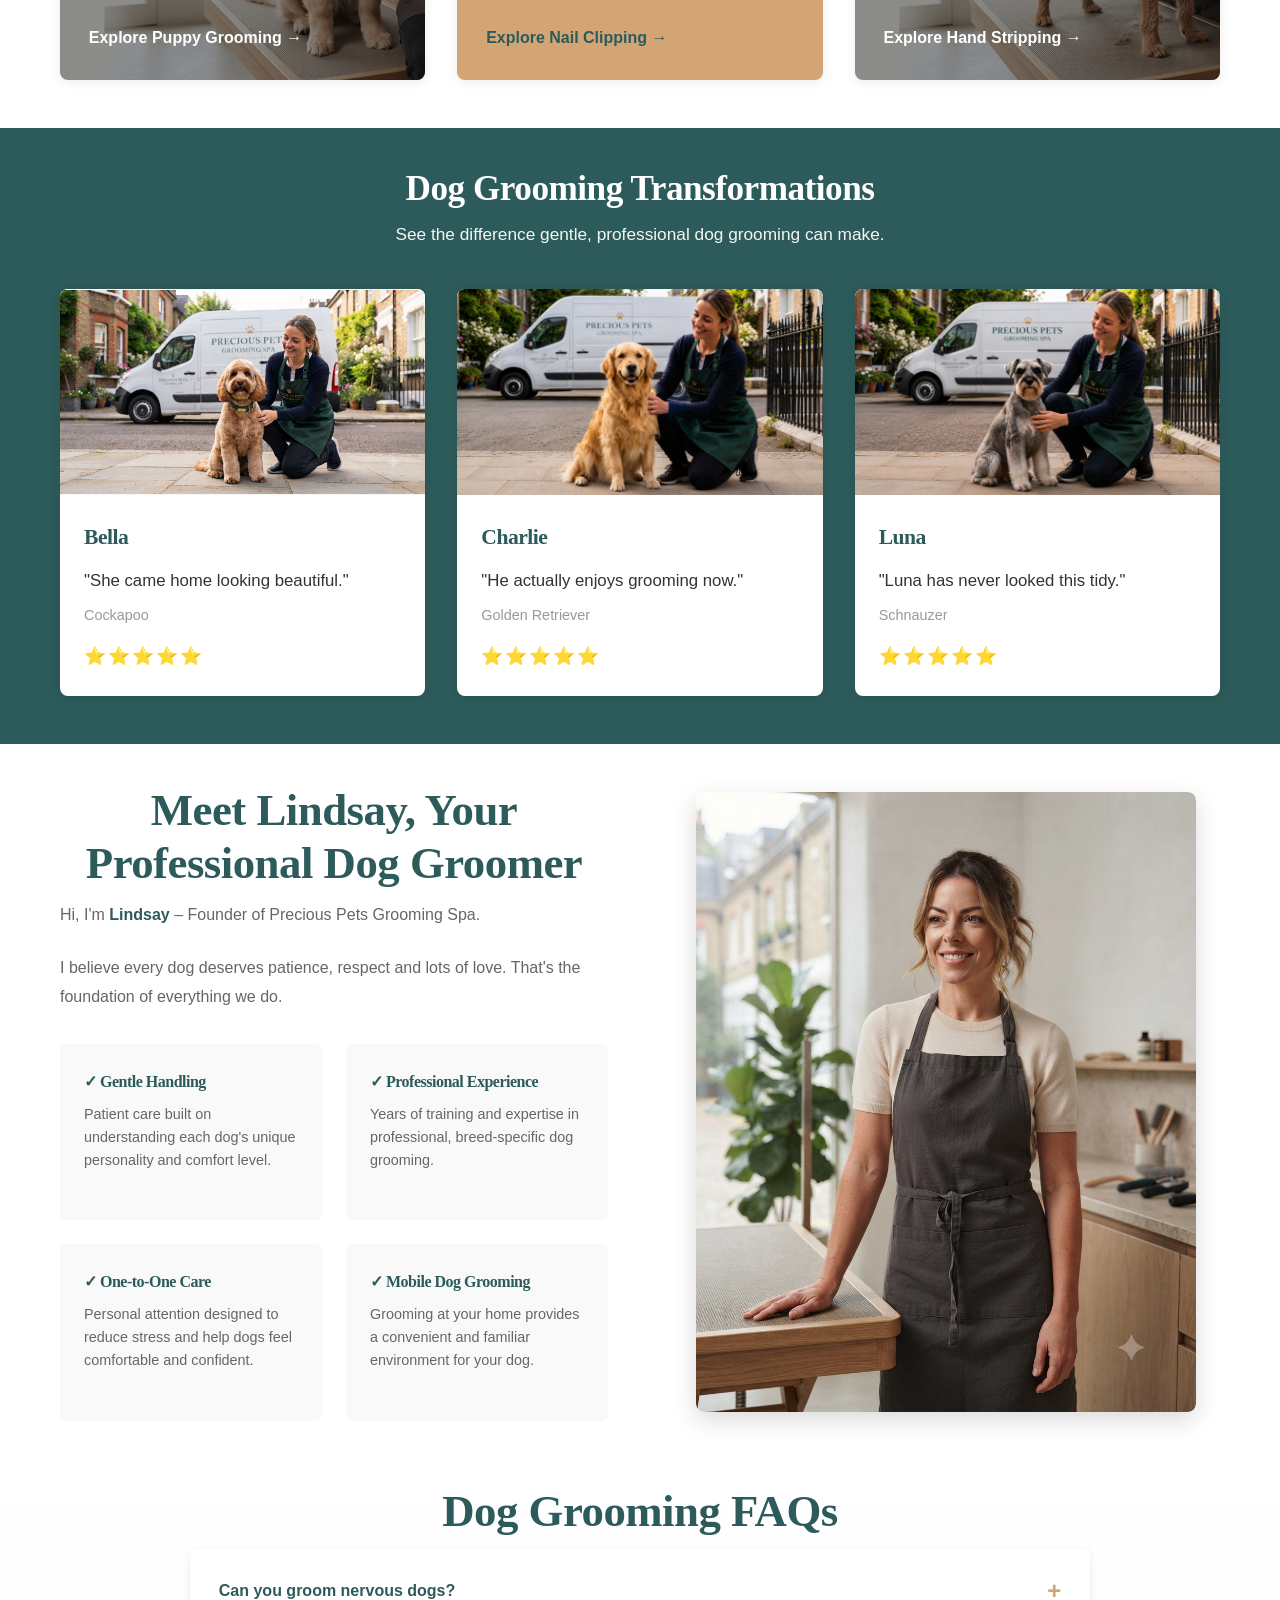
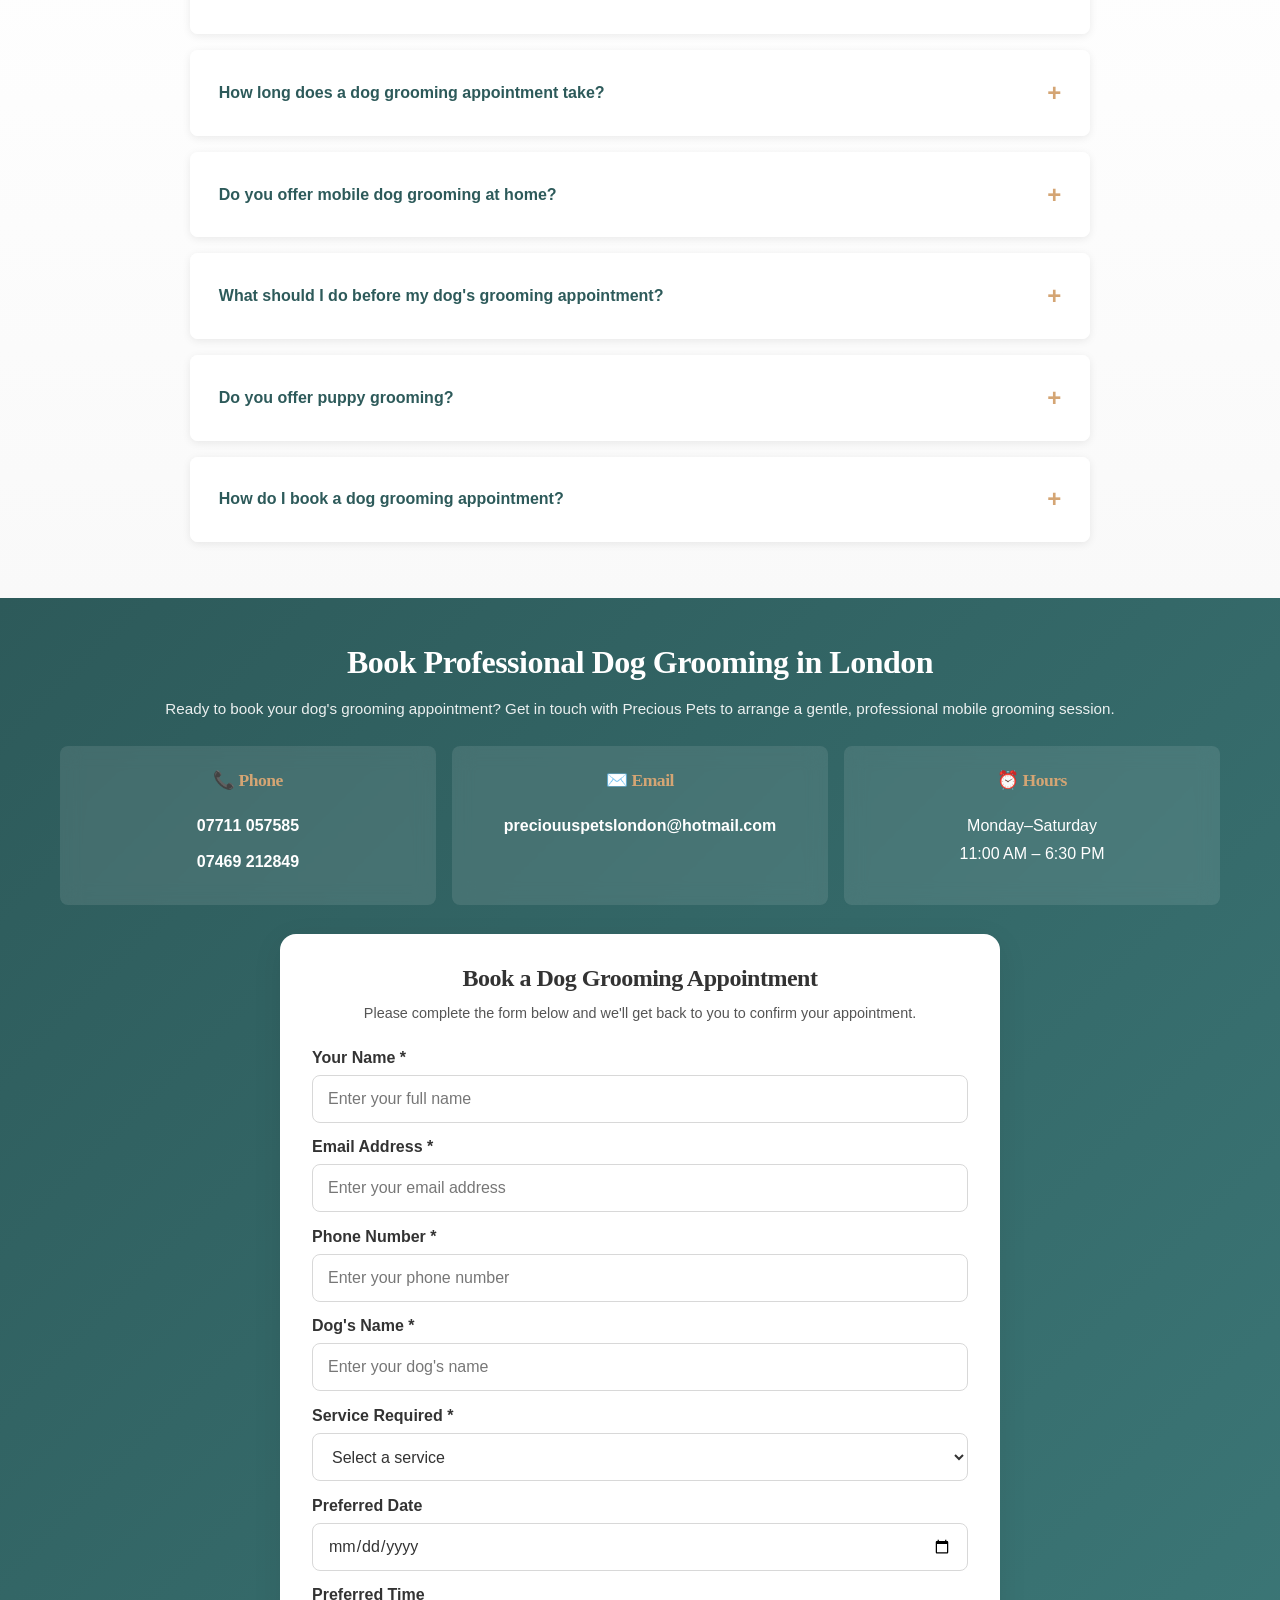
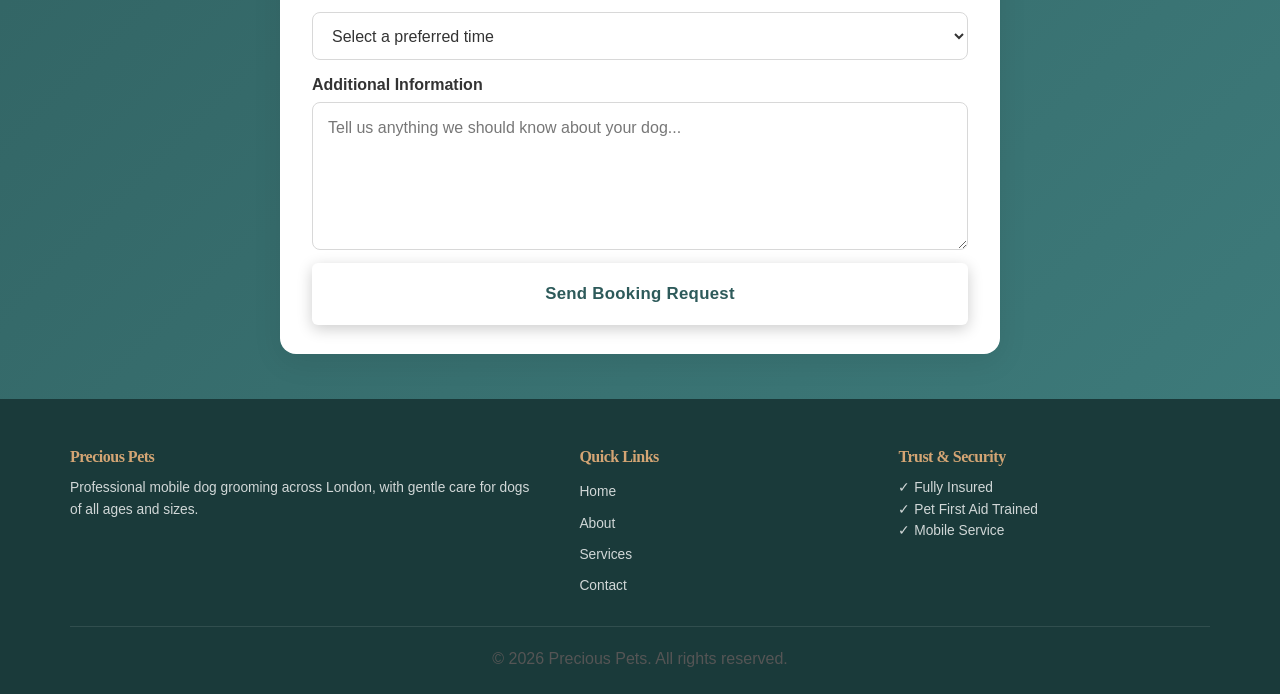
==== commit 8b183727: "Update index.html" ====
--- a/index.html
+++ b/index.html
@@ -584,8 +584,7 @@
 
       <div class="groomer-text fade-up">
 
-        <h2>Meet Lindsay, Your Professional Dog Groomer</h2>
-
+        <h2 class="section-title">Meet Lindsay, Your Professional Dog Groomer</h2>
         <p>
           Hi, I'm <strong>Lindsay</strong> – Founder of Precious Pets Grooming Spa.
         </p>
--- a/styles.css
+++ b/styles.css
@@ -473,7 +473,12 @@
 padding: 3rem 0;
 background: white;
 }
-
+.services .service-eyebrow {
+  display: block;
+  width: 100%;
+  text-align: center;
+  margin: 0 auto 0.5rem;
+}
 .services-grid {
 display: grid;
 grid-template-columns: repeat(auto-fit, minmax(320px, 1fr));
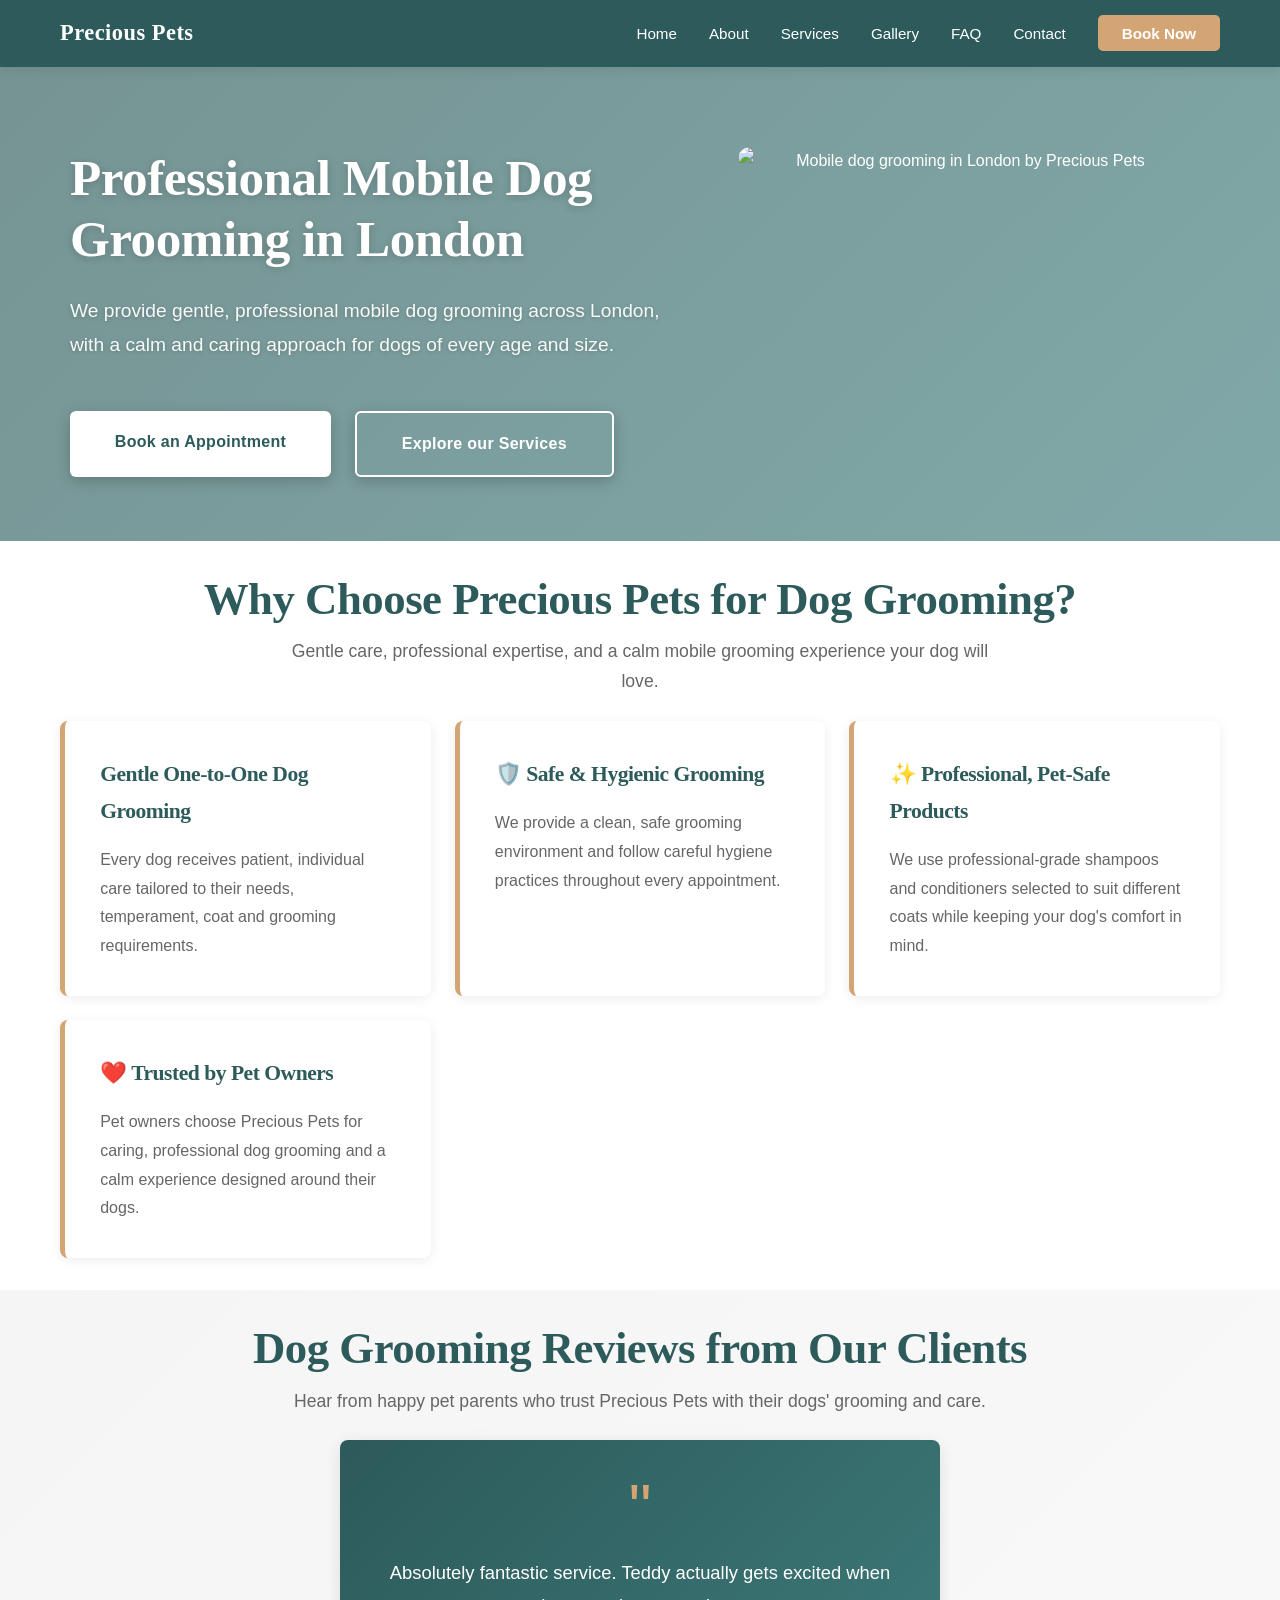
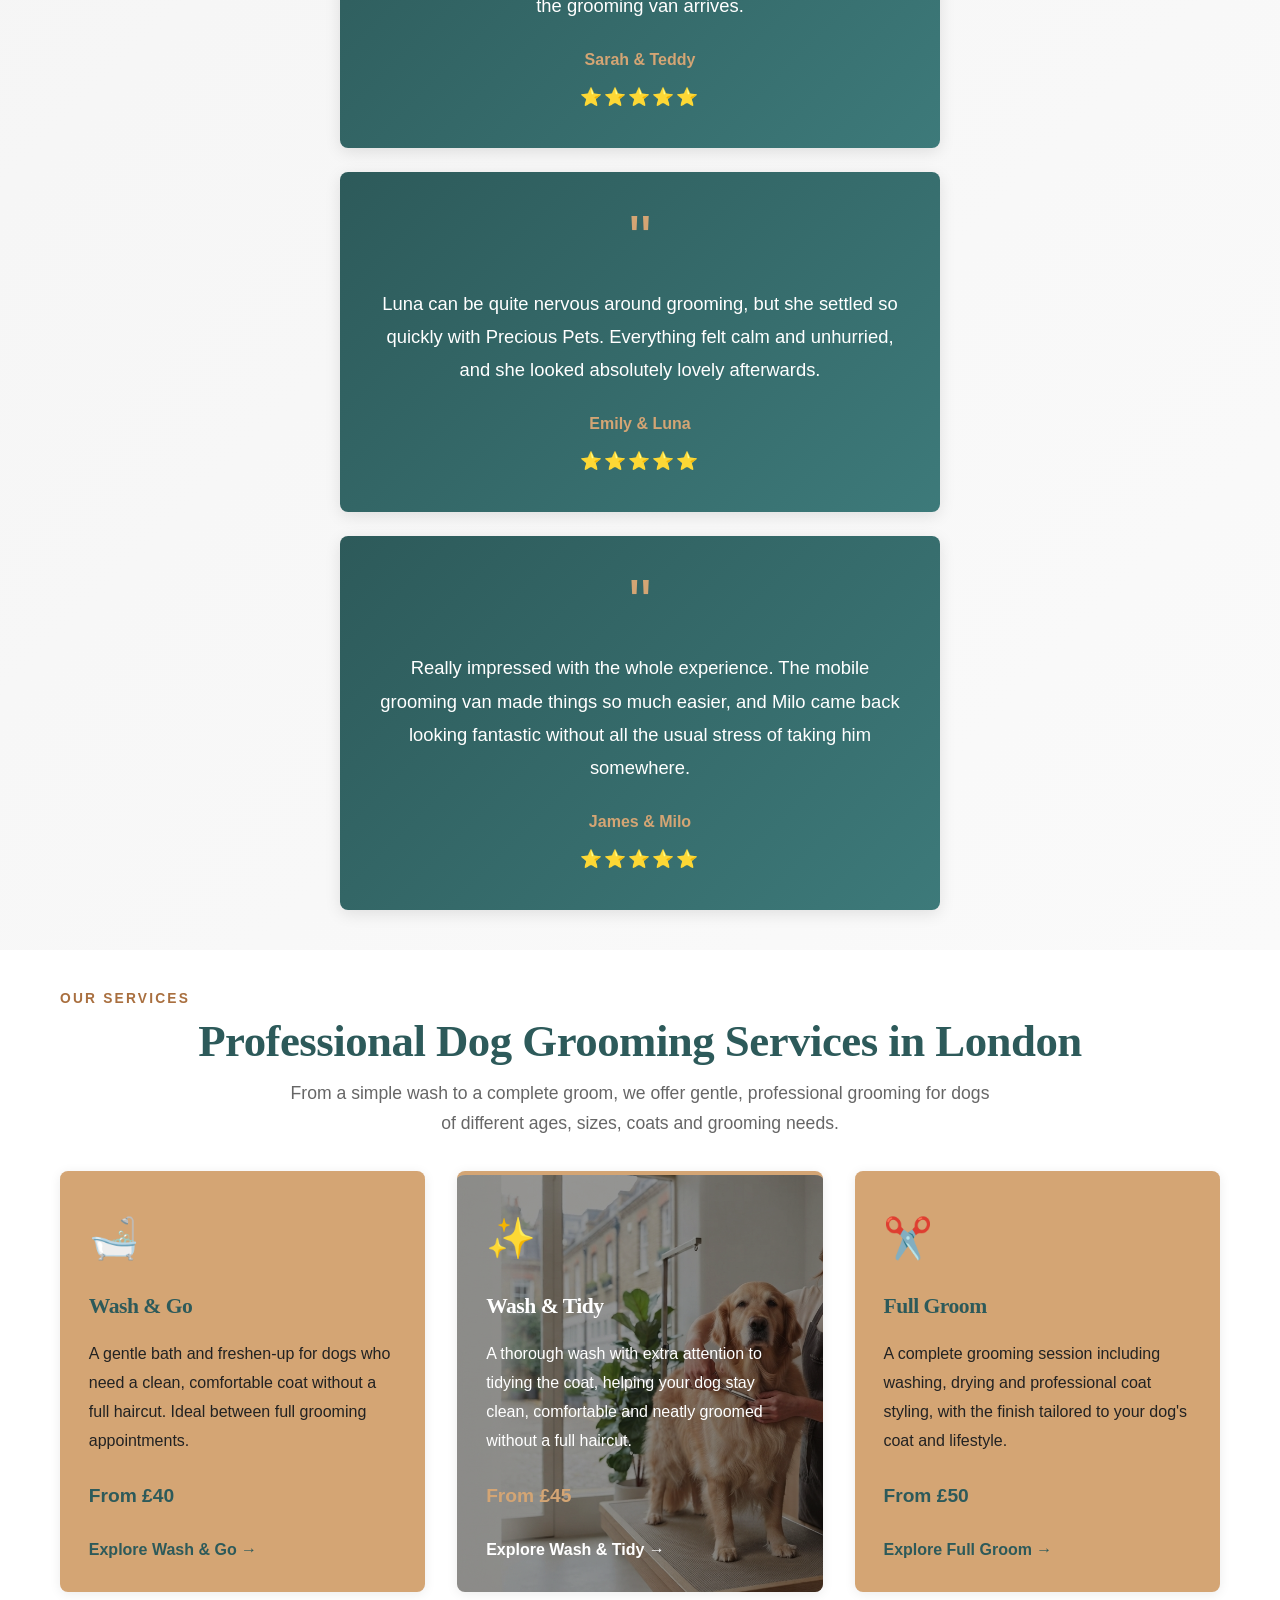
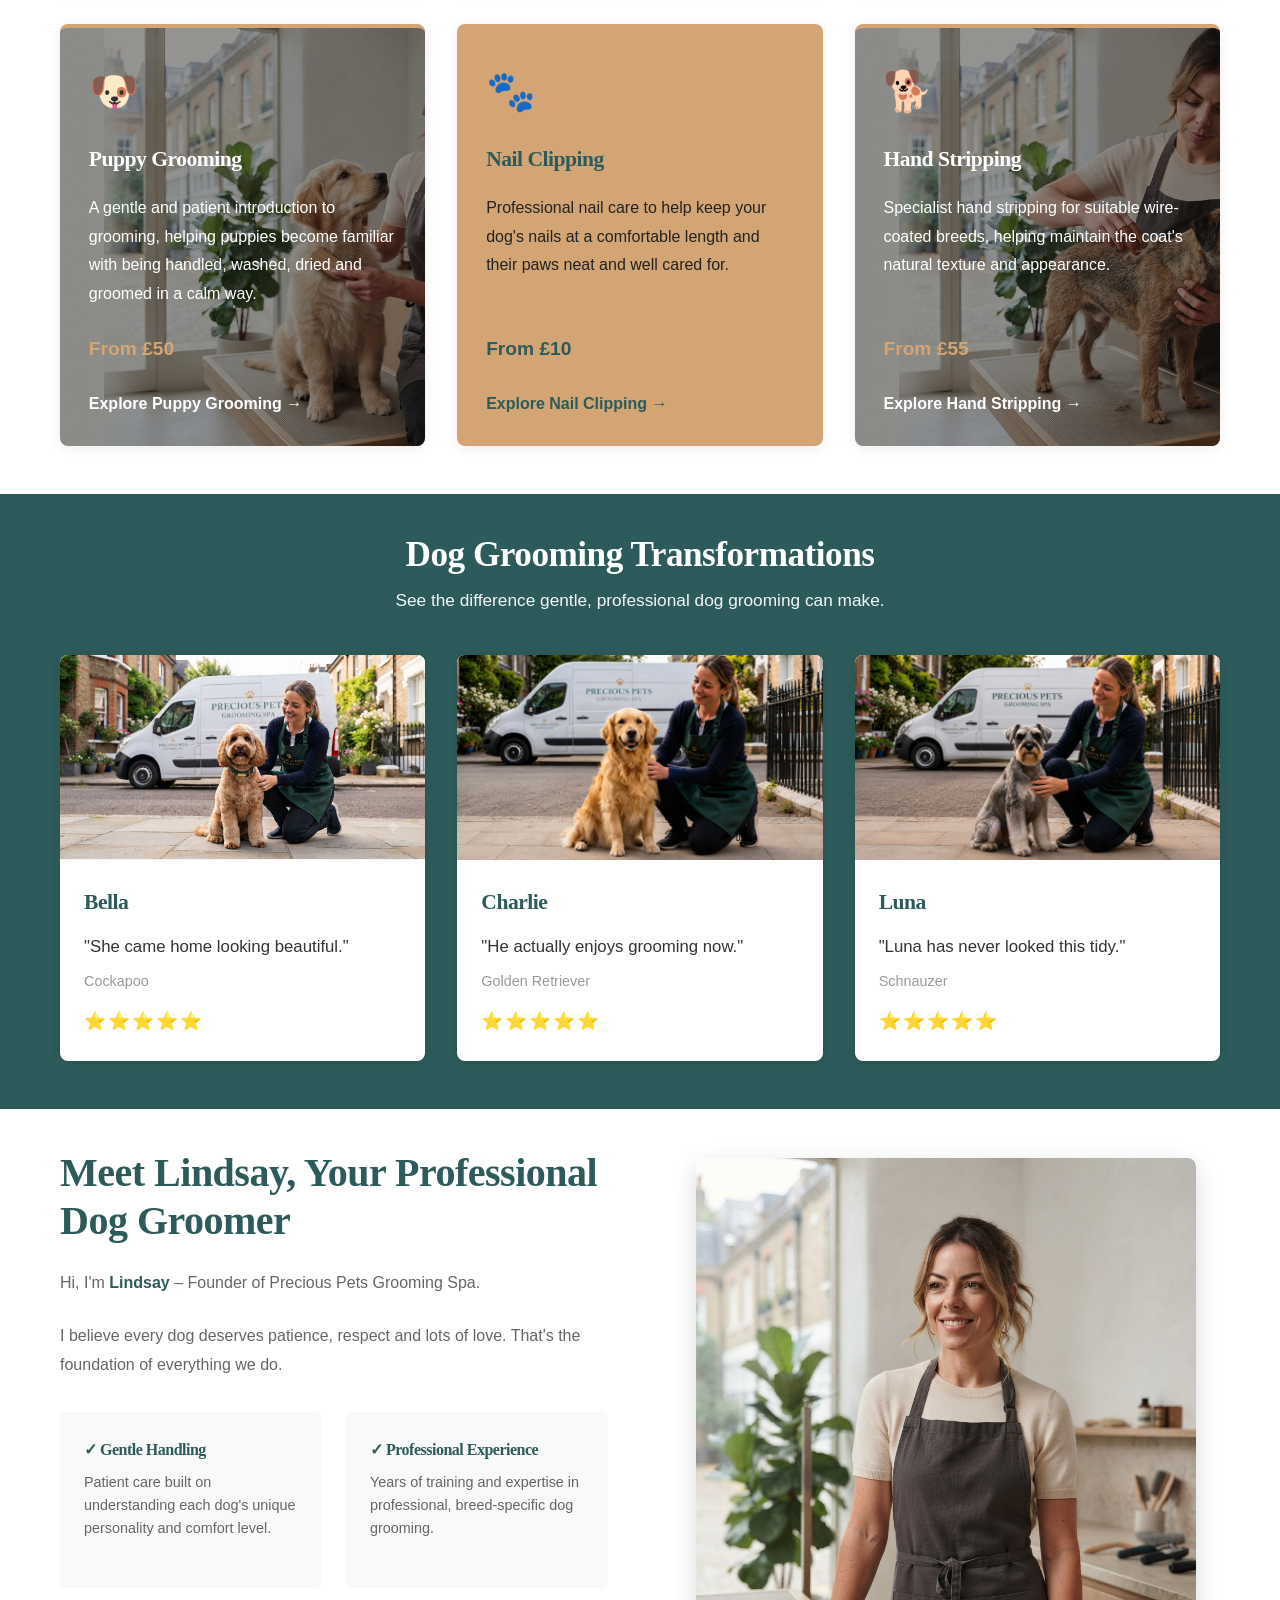
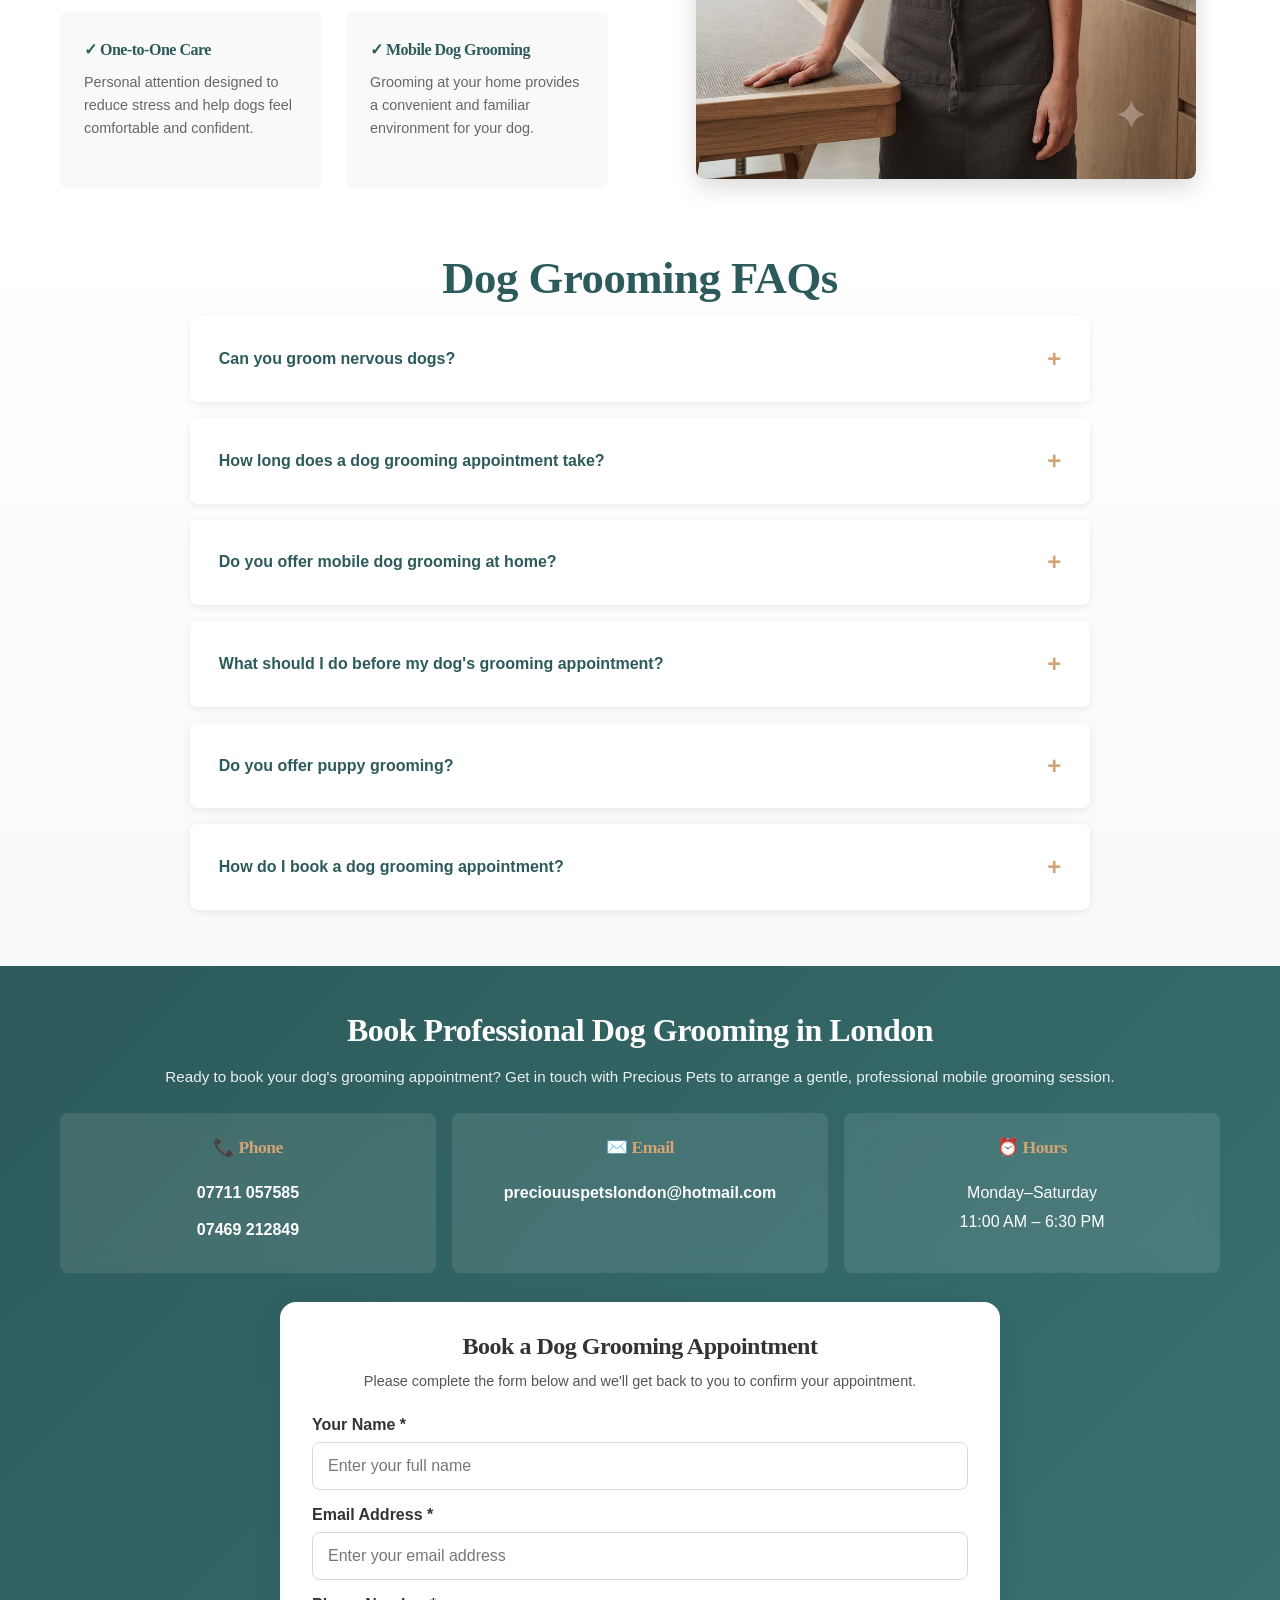
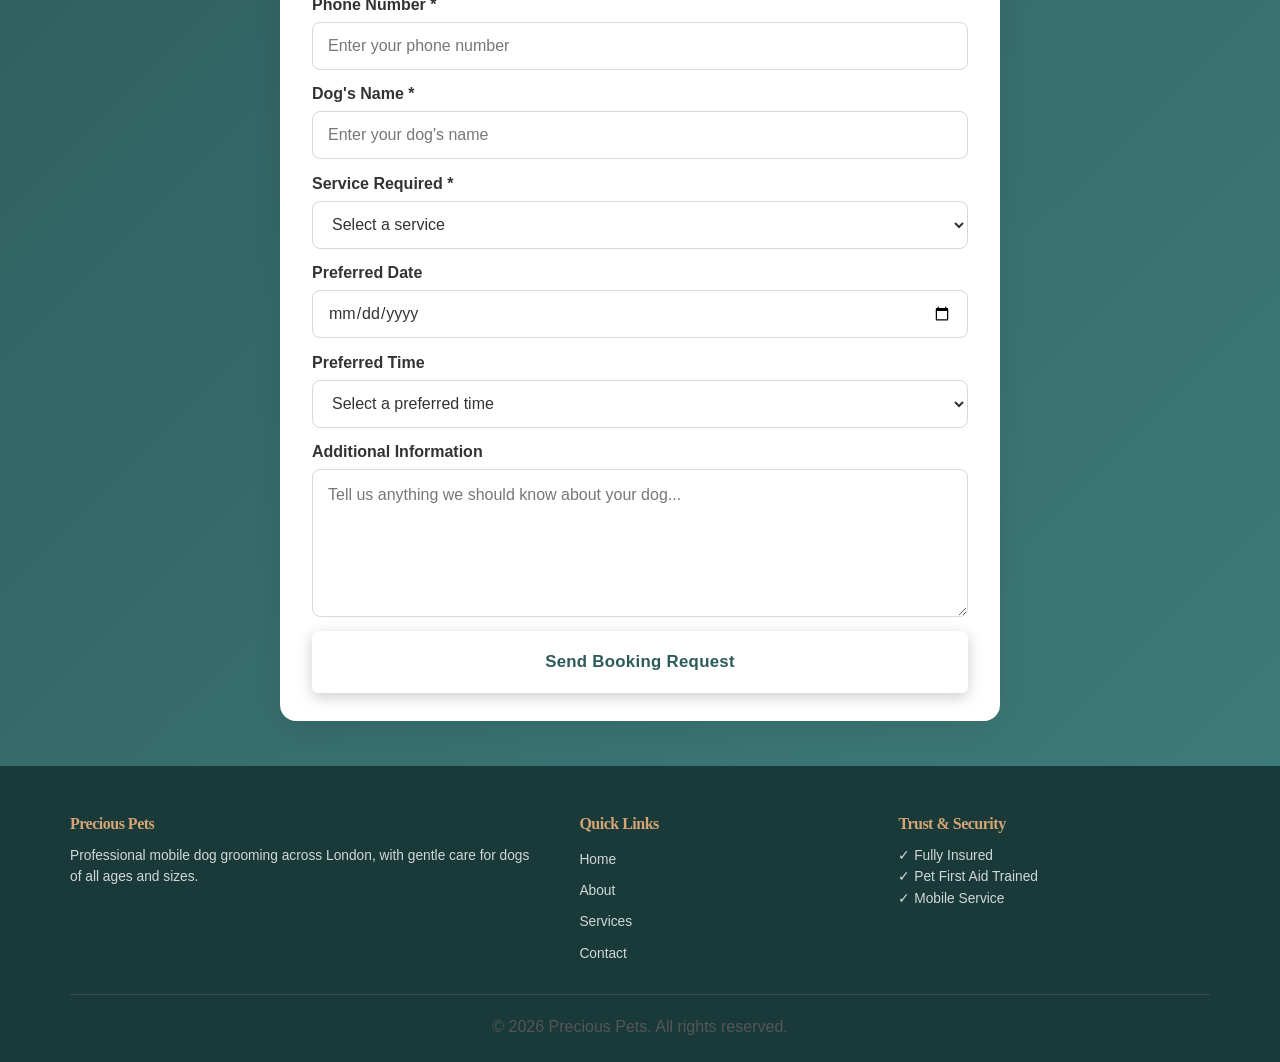
==== commit 75f90f11: "Finalize homepage and services updates" ====
--- a/index.html
+++ b/index.html
@@ -196,343 +196,286 @@
     </div>
   </div>
 </section>
- <<!-- Testimonials -->
-<section class="testimonials">
+ <!-- Testimonials -->  <!-- Testimonials -->  <section class="testimonials">
   <div class="container">
 
-    <div class="testimonials-heading">
-      <span class="testimonials-eyebrow">HAPPY PET PARENTS</span>
-
-      <h2 class="section-title">
-        Dog Grooming Reviews from Our Clients
+    <h2 class="section-title">Dog Grooming Reviews from Our Clients</h2>
+
+    <p class="section-subtitle">
+      Hear from happy pet parents who trust Precious Pets with their dogs' grooming and care.
+    </p>
+
+    <div class="testimonial-card fade-up">
+
+      <div class="quote-mark">"</div>
+
+      <p class="testimonial-text">
+        Absolutely fantastic service. Teddy actually gets excited when the grooming van arrives.
+      </p>
+
+      <p class="testimonial-author">
+        Sarah &amp; Teddy
+      </p>
+
+      <div class="stars">⭐⭐⭐⭐⭐</div>
+
+    </div>
+
+    <div class="testimonial-card fade-up" style="animation-delay: 0.1s">
+
+      <div class="quote-mark">"</div>
+
+      <p class="testimonial-text">
+        Luna can be quite nervous around grooming, but she settled so quickly with Precious Pets. Everything felt calm and unhurried, and she looked absolutely lovely afterwards.
+      </p>
+
+      <p class="testimonial-author">
+        Emily &amp; Luna
+      </p>
+
+      <div class="stars">⭐⭐⭐⭐⭐</div>
+
+    </div>
+
+    <div class="testimonial-card fade-up" style="animation-delay: 0.2s">
+
+      <div class="quote-mark">"</div>
+
+      <p class="testimonial-text">
+        Really impressed with the whole experience. The mobile grooming van made things so much easier, and Milo came back looking fantastic without all the usual stress of taking him somewhere.
+      </p>
+
+      <p class="testimonial-author">
+        James &amp; Milo
+      </p>
+
+      <div class="stars">⭐⭐⭐⭐⭐</div>
+
+    </div>
+
+  </div>
+</section>  <!-- Services Preview -->
+<!-- Services -->
+<section id="services" class="services">
+
+  <div class="container">
+
+    <div class="services-heading">
+      <p class="service-eyebrow">OUR SERVICES</p>
+
+      <h2>
+        Professional Dog Grooming Services in London
       </h2>
 
       <p class="section-subtitle">
-        Hear from happy pet parents who trust Precious Pets with their dogs' grooming and care.
+        From a simple wash to a complete groom, we offer gentle, professional
+        grooming for dogs of different ages, sizes, coats and grooming needs.
       </p>
     </div>
 
-
-    <div class="testimonials-grid">
-
-
-      <!-- Testimonial 1 -->
-      <article class="testimonial-card fade-up">
-
-        <div class="testimonial-image-wrap">
-          <img
-            src="Sara and Teddy.png"
-            alt="Sarah with Teddy after a professional dog grooming appointment"
-            loading="lazy"
-          >
-        </div>
-
-        <div class="testimonial-content">
-
-          <div class="quote-mark" aria-hidden="true">“</div>
-
-          <p class="testimonial-text">
-            Absolutely fantastic service. Teddy actually gets excited when the grooming van arrives.
-          </p>
-
-          <div class="testimonial-footer">
-
-            <p class="testimonial-author">
-              Sarah <span>&amp;</span> Teddy
-            </p>
-
-            <div class="stars" aria-label="5 out of 5 stars">
-              ★★★★★
-            </div>
-
-          </div>
-
-        </div>
+    <div class="services-grid">               
+      <!-- Wash & Go -->
+
+      <article class="service-card fade-up">
+
+        <div class="service-icon">
+          🛁
+        </div>
+
+        <h3>
+          Wash &amp; Go
+        </h3>
+
+        <p>
+          A gentle bath and freshen-up for dogs who need a clean, comfortable
+          coat without a full haircut. Ideal between full grooming appointments.
+        </p>
+
+        <span class="price">
+          From £40
+        </span>
+
+        <a
+          href="wash-and-go.html"
+          class="learn-more"
+        >
+          Explore Wash &amp; Go →
+        </a>
 
       </article>
 
 
-      <!-- Testimonial 2 -->
-      <article class="testimonial-card fade-up">
-
-        <div class="testimonial-image-wrap">
-          <img
-            src="Emily and Luna.png"
-            alt="Emily with Luna after a professional dog grooming appointment"
-            loading="lazy"
-          >
-        </div>
-
-        <div class="testimonial-content">
-
-          <div class="quote-mark" aria-hidden="true">“</div>
-
-          <p class="testimonial-text">
-            Luna can be quite nervous around grooming, but she settled so quickly with Precious Pets. Everything felt calm and unhurried, and she looked absolutely lovely afterwards.
-          </p>
-
-          <div class="testimonial-footer">
-
-            <p class="testimonial-author">
-              Emily <span>&amp;</span> Luna
-            </p>
-
-            <div class="stars" aria-label="5 out of 5 stars">
-              ★★★★★
-            </div>
-
-          </div>
-
-        </div>
+      <!-- Wash & Tidy -->
+
+      <article
+        class="service-card fade-up"
+        style="animation-delay: 0.1s"
+      >
+
+        <div class="service-icon">
+          ✨
+        </div>
+
+        <h3>
+          Wash &amp; Tidy
+        </h3>
+
+        <p>
+          A thorough wash with extra attention to tidying the coat, helping
+          your dog stay clean, comfortable and neatly groomed without a full haircut.
+        </p>
+
+        <span class="price">
+          From £45
+        </span>
+
+        <a
+          href="wash-and-tidy.html"
+          class="learn-more"
+        >
+          Explore Wash &amp; Tidy →
+        </a>
 
       </article>
 
 
-      <!-- Testimonial 3 -->
-      <article class="testimonial-card fade-up">
-
-        <div class="testimonial-image-wrap">
-          <img src="james and milo.png" alt="James and Milo">
-        </div>
-
-        <div class="testimonial-content">
-
-          <div class="quote-mark" aria-hidden="true">“</div>
-
-          <p class="testimonial-text">
-            Really impressed with the whole experience. The mobile grooming van made things so much easier, and Milo came back looking fantastic without all the usual stress of taking him somewhere.
-          </p>
-
-          <div class="testimonial-footer">
-
-            <p class="testimonial-author">
-              James <span>&amp;</span> Milo
-            </p>
-
-            <div class="stars" aria-label="5 out of 5 stars">
-              ★★★★★
-            </div>
-
-          </div>
-
-        </div>
+      <!-- Full Groom -->
+
+      <article
+        class="service-card fade-up"
+        style="animation-delay: 0.2s"
+      >
+
+        <div class="service-icon">
+          ✂️
+        </div>
+
+        <h3>
+          Full Groom
+        </h3>
+
+        <p>
+          A complete grooming session including washing, drying and professional
+          coat styling, with the finish tailored to your dog's coat and lifestyle.
+        </p>
+
+        <span class="price">
+          From £50
+        </span>
+
+        <a
+          href="full-groom.html"
+          class="learn-more"
+        >
+          Explore Full Groom →
+        </a>
 
       </article>
 
 
-    </div>
-
-  </div>
-</section>
-
-     <!-- Services --><section id="services" class="services">  <div class="container"><p class="service-eyebrow">OUR SERVICES</p>
-
-<h2 class="section-title">
-  Professional Dog Grooming Services in London
-</h2>
-
-<p class="section-subtitle">
-  From a simple wash to a complete groom, we offer gentle, professional
-  grooming for dogs of different ages, sizes, coats and grooming needs.
-</p>
-
-<div class="services-grid">
-
-  <!-- Wash & Go -->
-  <article class="service-card fade-up">
-
-    <div class="service-icon">
-      🛁
-    </div>
-
-    <h3>
-      Wash &amp; Go
-    </h3>
-
-    <p>
-      A gentle bath and freshen-up for dogs who need a clean, comfortable
-      coat without a full haircut. Ideal between full grooming appointments.
-    </p>
-
-    <span class="price">
-      From £40
-    </span>
-
-    <a
-      href="wash-and-go.html"
-      class="learn-more"
-    >
-      Explore Wash &amp; Go →
-    </a>
-
-  </article>
-
-
-  <!-- Wash & Tidy -->
-  <article
-    class="service-card fade-up"
-    style="animation-delay: 0.1s"
-  >
-
-    <div class="service-icon">
-      ✨
-    </div>
-
-    <h3>
-      Wash &amp; Tidy
-    </h3>
-
-    <p>
-      A thorough wash with extra attention to tidying the coat, helping
-      your dog stay clean, comfortable and neatly groomed without a full haircut.
-    </p>
-
-    <span class="price">
-      From £45
-    </span>
-
-    <a
-      href="wash-and-tidy.html"
-      class="learn-more"
-    >
-      Explore Wash &amp; Tidy →
-    </a>
-
-  </article>
-
-
-  <!-- Full Groom -->
-  <article
-    class="service-card fade-up"
-    style="animation-delay: 0.2s"
-  >
-
-    <div class="service-icon">
-      ✂️
-    </div>
-
-    <h3>
-      Full Groom
-    </h3>
-
-    <p>
-      A complete grooming session including washing, drying and professional
-      coat styling, with the finish tailored to your dog's coat and lifestyle.
-    </p>
-
-    <span class="price">
-      From £50
-    </span>
-
-    <a
-      href="full-groom.html"
-      class="learn-more"
-    >
-      Explore Full Groom →
-    </a>
-
-  </article>
-
-
-  <!-- Puppy Grooming -->
-  <article
-    class="service-card fade-up"
-    style="animation-delay: 0.3s"
-  >
-
-    <div class="service-icon">
-      🐶
-    </div>
-
-    <h3>
-      Puppy Grooming
-    </h3>
-
-    <p>
-      A gentle and patient introduction to grooming, helping puppies become
-      familiar with being handled, washed, dried and groomed in a calm way.
-    </p>
-
-    <span class="price">
-      From £50
-    </span>
-
-    <a
-      href="puppy-grooming.html"
-      class="learn-more"
-    >
-      Explore Puppy Grooming →
-    </a>
-
-  </article>
-
-
-  <!-- Nail Clipping -->
-  <article
-    class="service-card fade-up"
-    style="animation-delay: 0.4s"
-  >
-
-    <div class="service-icon">
-      🐾
-    </div>
-
-    <h3>
-      Nail Clipping
-    </h3>
-
-    <p>
-      Professional nail care to help keep your dog's nails at a comfortable
-      length and their paws neat and well cared for.
-    </p>
-
-    <span class="price">
-      From £10
-    </span>
-
-    <a
-      href="nail-clipping.html"
-      class="learn-more"
-    >
-      Explore Nail Clipping →
-    </a>
-
-  </article>
-
-
-  <!-- Hand Stripping -->
-  <article
-    class="service-card fade-up"
-    style="animation-delay: 0.5s"
-  >
-
-    <div class="service-icon">
-      🐕
-    </div>
-
-    <h3>
-      Hand Stripping
-    </h3>
-
-    <p>
-      Specialist hand stripping for suitable wire-coated breeds, helping
-      maintain the coat's natural texture and appearance.
-    </p>
-
-    <span class="price">
-      From £55
-    </span>
-
-    <a
-      href="hand-stripping.html"
-      class="learn-more"
-    >
-      Explore Hand Stripping →
-    </a>
-
-  </article>
-
-</div>
+      <!-- Puppy Grooming -->
+
+      <article
+        class="service-card fade-up"
+        style="animation-delay: 0.3s"
+      >
+
+        <div class="service-icon">
+          🐶
+        </div>
+
+        <h3>
+          Puppy Grooming
+        </h3>
+
+        <p>
+          A gentle and patient introduction to grooming, helping puppies become
+          familiar with being handled, washed, dried and groomed in a calm way.
+        </p>
+
+        <span class="price">
+          From £50
+        </span>
+
+        <a
+          href="puppy-grooming.html"
+          class="learn-more"
+        >
+          Explore Puppy Grooming →
+        </a>
+
+      </article>
+
+
+      <!-- Nail Clipping -->
+
+      <article
+        class="service-card fade-up"
+        style="animation-delay: 0.4s"
+      >
+
+        <div class="service-icon">
+          🐾
+        </div>
+
+        <h3>
+          Nail Clipping
+        </h3>
+
+        <p>
+          Professional nail care to help keep your dog's nails at a comfortable
+          length and their paws neat and well cared for.
+        </p>
+
+        <span class="price">
+          From £10
+        </span>
+
+        <a
+          href="nail-clipping.html"
+          class="learn-more"
+        >
+          Explore Nail Clipping →
+        </a>
+
+      </article>
+
+
+      <!-- Hand Stripping -->
+
+      <article
+        class="service-card fade-up"
+        style="animation-delay: 0.5s"
+      >
+
+        <div class="service-icon">
+          🐕
+        </div>
+
+        <h3>
+          Hand Stripping
+        </h3>
+
+        <p>
+          Specialist hand stripping for suitable wire-coated breeds, helping
+          maintain the coat's natural texture and appearance.
+        </p>
+
+        <span class="price">
+          From £55
+        </span>
+
+        <a
+          href="hand-stripping.html"
+          class="learn-more"
+        >
+          Explore Hand Stripping →
+        </a>
+
+      </article>
+
+
+    </div>
 
   </div>
 
@@ -584,7 +527,8 @@
 
       <div class="groomer-text fade-up">
 
-        <h2 class="section-title">Meet Lindsay, Your Professional Dog Groomer</h2>
+        <h2>Meet Lindsay, Your Professional Dog Groomer</h2>
+
         <p>
           Hi, I'm <strong>Lindsay</strong> – Founder of Precious Pets Grooming Spa.
         </p>
--- a/styles.css
+++ b/styles.css
@@ -1,5 +1,4 @@
-                                                                                                                                                                                                                                                                                                                                                                                                                                                                                                                                                                                                                                                                                                                                                                    
-                                                                                  /* ===========================
+                                                                                                                                                                                                                                                                                                                                                                                                                                                                                                                                                                                                                                                                                                                                                                                                                                                      /* ===========================
 GLOBAL RESET & FOUNDATION
 =========================== */
 
@@ -473,11 +472,34 @@
 padding: 3rem 0;
 background: white;
 }
-.services .service-eyebrow {
-  display: block;
-  width: 100%;
+.services-heading {
   text-align: center;
-  margin: 0 auto 0.5rem;
+  margin-bottom: 2rem;
+}
+
+.services-heading .service-eyebrow {
+  color: #D4A574;
+  font-size: 0.85rem;
+  font-weight: 800;
+  letter-spacing: 2px;
+  line-height: 1.4;
+  margin: 0 0 0.7rem;
+  text-transform: uppercase;
+}
+
+.services-heading h2 {
+  color: #2D5A5A;
+  font-size: 2.8rem;
+  line-height: 1.2;
+  margin: 0 0 0.65rem;
+}
+
+.services-heading .section-subtitle {
+  color: #666;
+  font-size: 1.1rem;
+  line-height: 1.7;
+  max-width: 700px;
+  margin: 0 auto;
 }
 .services-grid {
 display: grid;
@@ -1724,6 +1746,7 @@
   display: flex;
   justify-content: center;
   align-items: center;
+  margin: 0 0 1.5rem;
 }
 .gallery-hero-grid .service-hero-content > p:last-child {
   max-width: 620px;
@@ -5782,7 +5805,19 @@
 /* ===========================
    ABOUT — MY APPROACH
    BACKGROUND IMAGE
-=========================== */
+===========================                                                         
+
+/* Dark overlay for text readability */
+
+.about-approach::before {
+  content: "";
+  position: absolute;
+  inset: 0;
+  background: rgba(45, 90, 90, 0.35);
+  z-index: 0;
+}
+
+/* Keep content above the overlay */
 
 .about-approach .container {
   position: relative;
@@ -5801,6 +5836,25 @@
 
 .about-approach p:not(.service-eyebrow) {
   color: rgba(255, 255, 255, 0.94);
+}
+/* ===========================
+   MY APPROACH — MOBILE TEXT
+=========================== */
+
+@media (max-width: 768px) {
+
+  .about-approach::before {
+    background: rgba(45, 90, 90, 0.45);
+  }
+
+  .about-approach .about-narrow {
+    text-shadow: 0 2px 6px rgba(0, 0, 0, 0.65);
+  }
+
+  .about-approach p:not(.service-eyebrow) {
+    color: #ffffff;
+  }
+
 }
 /* =========================================================
    ABOUT PAGE — MOBILE WIDTH FIX
@@ -5877,464 +5931,13 @@
   }
 
 }
-/* ABOUT PAGE — FIX OUR APPROACH MOBILE TEXT */
+/* ABOUT HERO — REMOVE UNWANTED MOBILE OVERLAY */
 @media (max-width: 768px) {
 
-  .about-approach-content {
-    width: 100%;
-    max-width: 650px;
-    margin-left: auto;
-    margin-right: auto;
-    text-align: center;
-  }
-
-  .about-approach-content h2 {
-    display: block !important;
-    visibility: visible !important;
-    opacity: 1 !important;
-    height: auto !important;
-    max-height: none !important;
-    overflow: visible !important;
-
-    margin: 0 auto 0.8rem !important;
-
-    color: #2D5A5A !important;
-    font-size: clamp(1.65rem, 6.5vw, 1.9rem) !important;
-    line-height: 1.18 !important;
-    text-align: center !important;
-  }
-
-  .about-approach-content p {
-    display: block !important;
-    visibility: visible !important;
-    opacity: 1 !important;
-    height: auto !important;
-    max-height: none !important;
-    overflow: visible !important;
-
-    max-width: 650px;
-    margin: 0 auto 0.9rem !important;
-
-    color: #666 !important;
-    font-size: 0.94rem !important;
-    line-height: 1.65 !important;
-    text-align: center !important;
-  }
-
-  .about-approach-content p:last-child {
-    margin-bottom: 0 !important;
-  }
-
-}
-/* =========================================================
-   PRECIOUS PETS — TESTIMONIALS REDESIGN
-   ISOLATED SECTION ONLY
-   Desktop + Mobile
-   ========================================================= */
-
-
-/* =========================================================
-   TESTIMONIAL SECTION
-   ========================================================= */
-
-.testimonials {
-  width: 100%;
-  padding: 72px 0;
-  background: #2D5A5A;
-  overflow: hidden;
-}
-
-.testimonials .container {
-  width: min(1180px, calc(100% - 48px));
-  max-width: 1180px;
-  margin-left: auto;
-  margin-right: auto;
-}
-
-
-/* =========================================================
-   HEADING
-   ========================================================= */
-
-.testimonials-heading {
-  max-width: 760px;
-  margin: 0 auto 42px;
-  text-align: center;
-}
-
-.testimonials-eyebrow {
-  display: block;
-  margin-bottom: 10px;
-  color: #D4A574;
-  font-size: 0.78rem;
-  font-weight: 700;
-  line-height: 1.2;
-  letter-spacing: 2px;
-}
-
-.testimonials .section-title {
-  margin: 0 auto 12px;
-  color: #ffffff;
-  font-size: clamp(2rem, 3vw, 2.5rem);
-  line-height: 1.15;
-}
-
-.testimonials .section-subtitle {
-  max-width: 680px;
-  margin: 0 auto;
-  color: rgba(255, 255, 255, 0.92);
-  font-size: 1rem;
-  line-height: 1.65;
-}
-
-
-/* =========================================================
-   THREE-CARD GRID
-   ========================================================= */
-
-.testimonials-grid {
-  display: grid;
-  grid-template-columns: repeat(3, minmax(0, 1fr));
-  gap: 24px;
-  align-items: stretch;
-}
-
-
-/* =========================================================
-   TESTIMONIAL CARD
-   ========================================================= */
-
-.testimonials .testimonial-card {
-  display: flex;
-  flex-direction: column;
-  min-width: 0;
-  height: 100%;
-  overflow: hidden;
-
-  background: #ffffff;
-  border: 1px solid rgba(255, 255, 255, 0.18);
-  border-radius: 18px;
-
-  box-shadow: 0 14px 32px rgba(0, 0, 0, 0.14);
-
-  color: #333;
-}
-
-
-/* =========================================================
-   IMAGE
-   ========================================================= */
-
-.testimonials .testimonial-image-wrap {
-  position: relative;
-  width: 100%;
-  aspect-ratio: 4 / 3;
-  overflow: hidden;
-  background: #f7f3ee;
-}
-
-.testimonials .testimonial-image-wrap::after {
-  content: "";
-  position: absolute;
-  left: 16px;
-  right: 16px;
-  bottom: 0;
-  height: 4px;
-  background: #D4A574;
-  border-radius: 4px 4px 0 0;
-}
-
-.testimonials .testimonial-image-wrap img {
-  display: block;
-  width: 100%;
-  height: 100%;
-  object-fit: cover;
-  object-position: center;
-}
-/* Sara & Teddy — keep full head visible */
-.testimonials .testimonial-card:first-child .testimonial-image-wrap img {
-  object-position: center top;
-}
-
-/* =========================================================
-   CARD CONTENT
-   ========================================================= */
-
-.testimonials .testimonial-content {
-  position: relative;
-  display: flex;
-  flex-direction: column;
-  flex: 1;
-
-  padding: 28px 26px 24px;
-  background: #ffffff;
-}
-
-
-/* =========================================================
-   QUOTE
-   ========================================================= */
-
-.testimonials .quote-mark {
-  position: absolute;
-  top: 16px;
-  right: 22px;
-
-  color: #D4A574;
-  font-family: Georgia, "Times New Roman", serif;
-  font-size: 3.8rem;
-  font-weight: 700;
-  line-height: 0.8;
-  opacity: 0.9;
-}
-
-
-/* =========================================================
-   REVIEW TEXT
-   ========================================================= */
-
-.testimonials .testimonial-text {
-  max-width: 100%;
-  margin: 0 0 24px;
-
-  color: #444;
-  font-size: 0.94rem;
-  line-height: 1.7;
-}
-
-
-/* =========================================================
-   CUSTOMER + STARS
-   ========================================================= */
-
-.testimonials .testimonial-footer {
-  display: flex;
-  align-items: center;
-  justify-content: space-between;
-  gap: 14px;
-
-  margin-top: auto;
-  padding-top: 16px;
-
-  border-top: 1px solid #eee;
-}
-
-.testimonials .testimonial-author {
-  margin: 0;
-  color: #2D5A5A;
-  font-size: 0.94rem;
-  font-weight: 700;
-  line-height: 1.3;
-}
-
-.testimonials .testimonial-author span {
-  color: #D4A574;
-}
-
-.testimonials .stars {
-  flex-shrink: 0;
-  color: #D4A574;
-  font-size: 0.9rem;
-  letter-spacing: 1px;
-  line-height: 1;
-}
-
-
-/* =========================================================
-   SUBTLE DESKTOP HOVER
-   ========================================================= */
-
-@media (min-width: 769px) {
-
-  .testimonials .testimonial-card {
-    transition:
-      transform 0.25s ease,
-      box-shadow 0.25s ease;
-  }
-
-  .testimonials .testimonial-card:hover {
-    transform: translateY(-5px);
-    box-shadow: 0 18px 38px rgba(0, 0, 0, 0.18);
-  }
-
-  .testimonials .testimonial-image-wrap img {
-    transition: transform 0.35s ease;
-  }
-
-  .testimonials .testimonial-card:hover
-  .testimonial-image-wrap img {
-    transform: scale(1.025);
-  }
-
-}
-
-
-/* =========================================================
-   TABLET
-   ========================================================= */
-
-@media (min-width: 769px) and (max-width: 1050px) {
-
-  .testimonials {
-    padding: 58px 0;
-  }
-
-  .testimonials-grid {
-    grid-template-columns: repeat(2, minmax(0, 1fr));
-    gap: 20px;
-  }
-
-  .testimonials .testimonial-card:last-child {
-    grid-column: 1 / -1;
-    max-width: calc(50% - 10px);
-    width: 100%;
-    margin-left: auto;
-    margin-right: auto;
-  }
-
-}
-
-
-/* =========================================================
-   MOBILE
-   ========================================================= */
-
-@media (max-width: 768px) {
-
-  .testimonials {
-    padding: 48px 0;
-  }
-
-  .testimonials .container {
-    width: 100%;
-    max-width: 100%;
-    padding-left: 20px;
-    padding-right: 20px;
-  }
-
-  .testimonials-heading {
-    max-width: 650px;
-    margin-bottom: 28px;
-  }
-
-  .testimonials-eyebrow {
-    margin-bottom: 8px;
-    font-size: 0.7rem;
-    letter-spacing: 1.7px;
-  }
-
-  .testimonials .section-title {
-    font-size: clamp(1.65rem, 6.5vw, 1.95rem);
-    line-height: 1.18;
-  }
-
-  .testimonials .section-subtitle {
-    font-size: 0.92rem;
-    line-height: 1.62;
-  }
-
-  .testimonials-grid {
-    grid-template-columns: 1fr;
-    gap: 18px;
-    width: 100%;
-    max-width: 620px;
-    margin-left: auto;
-    margin-right: auto;
-  }
-
-  .testimonials .testimonial-card {
-    width: 100%;
-    max-width: 100%;
-    border-radius: 14px;
-  }
-
-  .testimonials .testimonial-image-wrap {
-    aspect-ratio: 4 / 3;
-  }
-
-  .testimonials .testimonial-content {
-    padding: 24px 22px 21px;
-  }
-
-  .testimonials .quote-mark {
-    top: 13px;
-    right: 18px;
-    font-size: 3.3rem;
-  }
-
-  .testimonials .testimonial-text {
-    font-size: 0.91rem;
-    line-height: 1.64;
-    margin-bottom: 20px;
-    padding-right: 18px;
-  }
-
-  .testimonials .testimonial-footer {
-    padding-top: 14px;
-  }
-
-  .testimonials .testimonial-author {
-    font-size: 0.9rem;
-  }
-
-  .testimonials .stars {
-    font-size: 0.82rem;
-  }
-
-}
-
-
-/* =========================================================
-   SMALL PHONE
-   ========================================================= */
-
-@media (max-width: 480px) {
-
-  .testimonials {
-    padding: 42px 0;
-  }
-
-  .testimonials .container {
-    padding-left: 16px;
-    padding-right: 16px;
-  }
-
-  .testimonials-heading {
-    margin-bottom: 24px;
-  }
-
-  .testimonials .section-title {
-    font-size: 1.65rem;
-  }
-
-  .testimonials .section-subtitle {
-    font-size: 0.88rem;
-  }
-
-  .testimonials-grid {
-    gap: 16px;
-  }
-
-  .testimonials .testimonial-content {
-    padding: 22px 19px 19px;
-  }
-
-  .testimonials .testimonial-text {
-    font-size: 0.88rem;
-    line-height: 1.6;
-  }
-
-  .testimonials .testimonial-footer {
-    gap: 8px;
-  } 
-
-  .testimonials .testimonial-author {
-    font-size: 0.87rem;
-  }
-
-  .testimonials .stars {
-    font-size: 0.76rem;
-    letter-spacing: 0.7px;
-  }
-
-}+  .about-page-hero::before,
+  .about-page-hero::after {
+    display: none !important;
+    content: none !important;
+  }
+
+}          
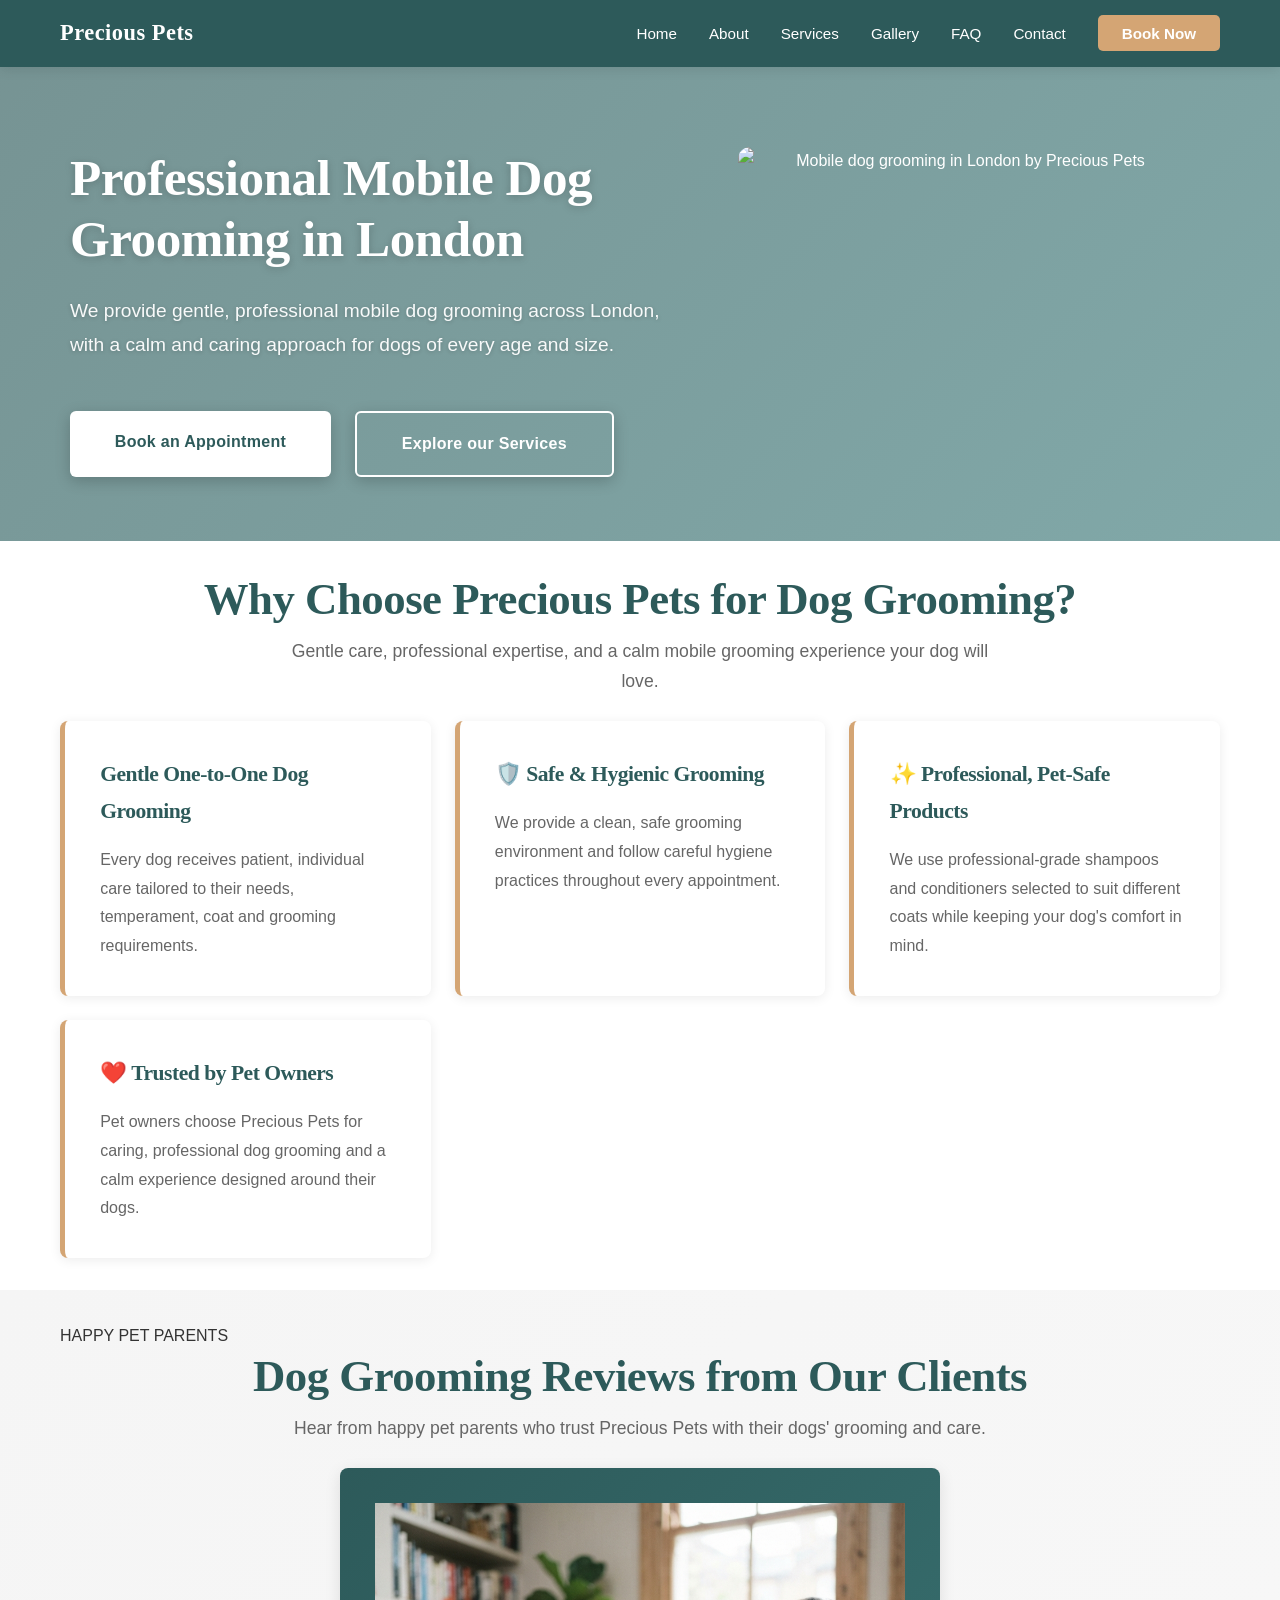
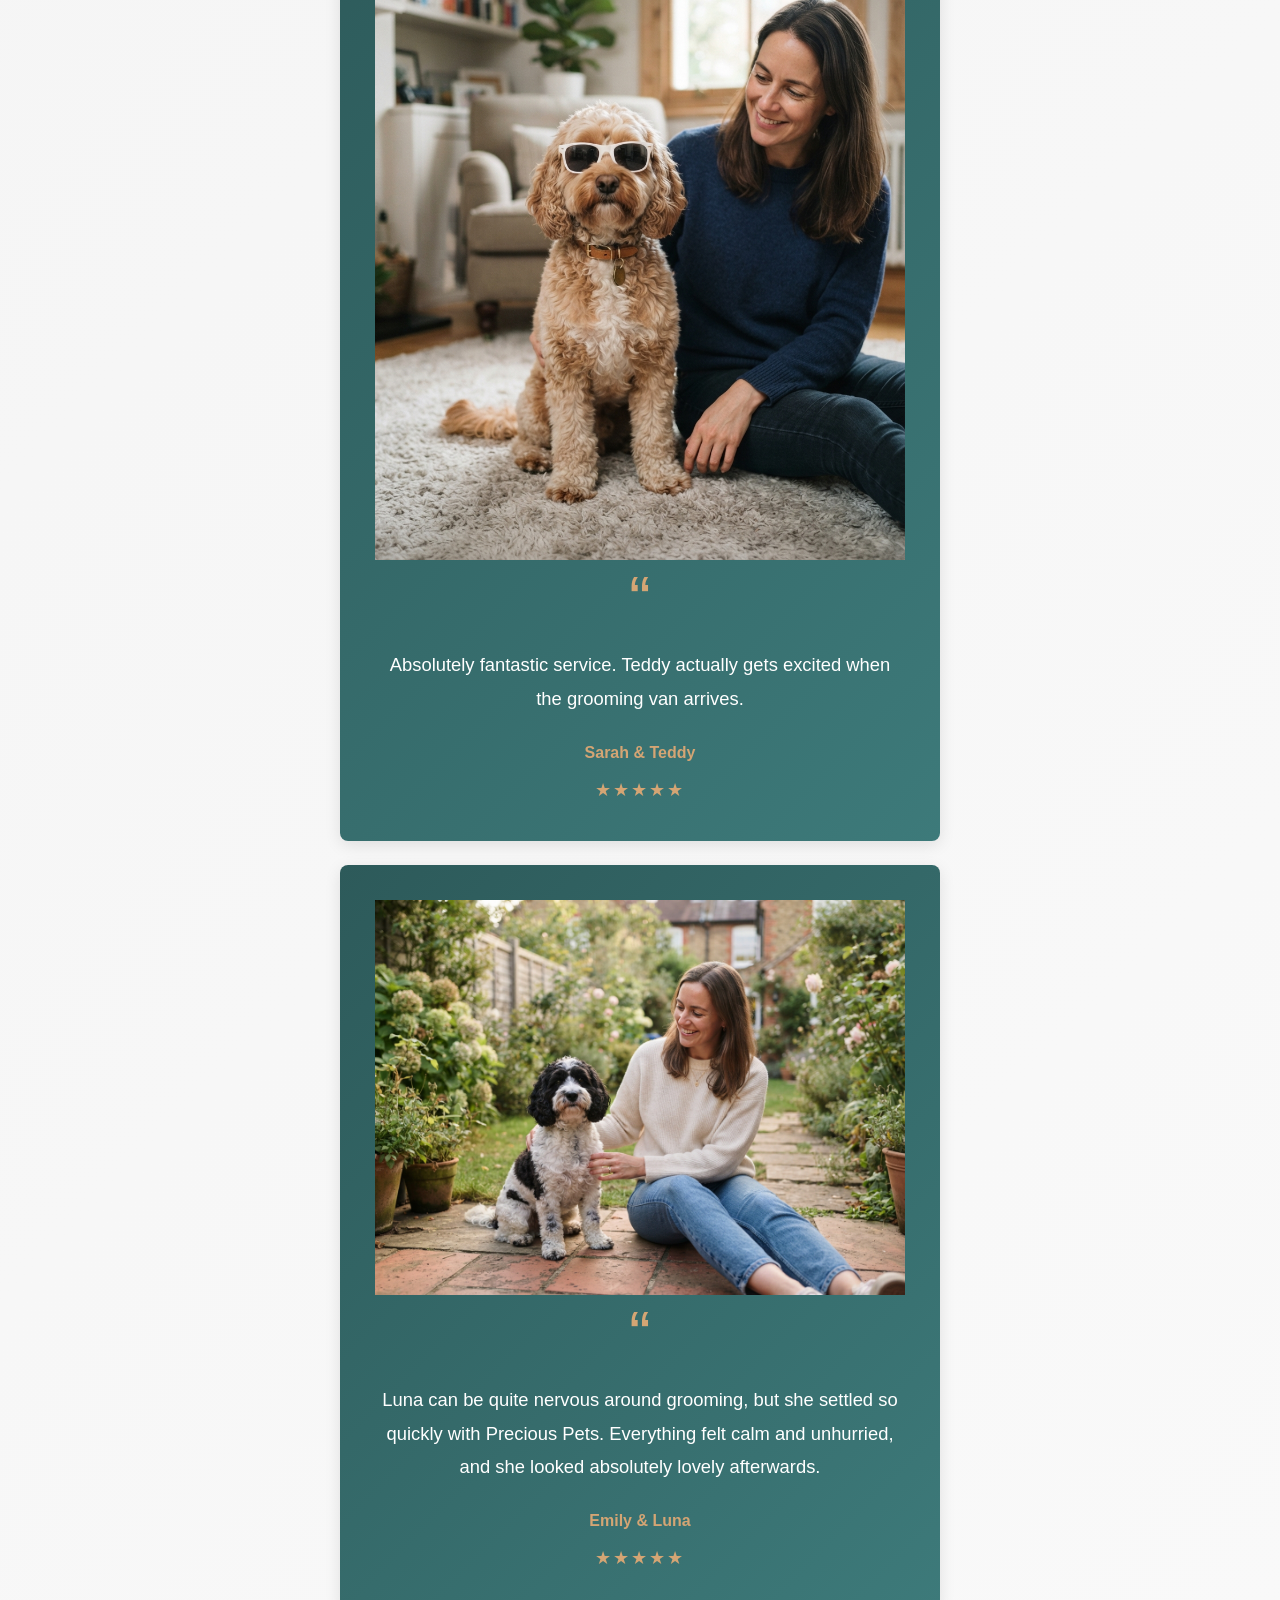
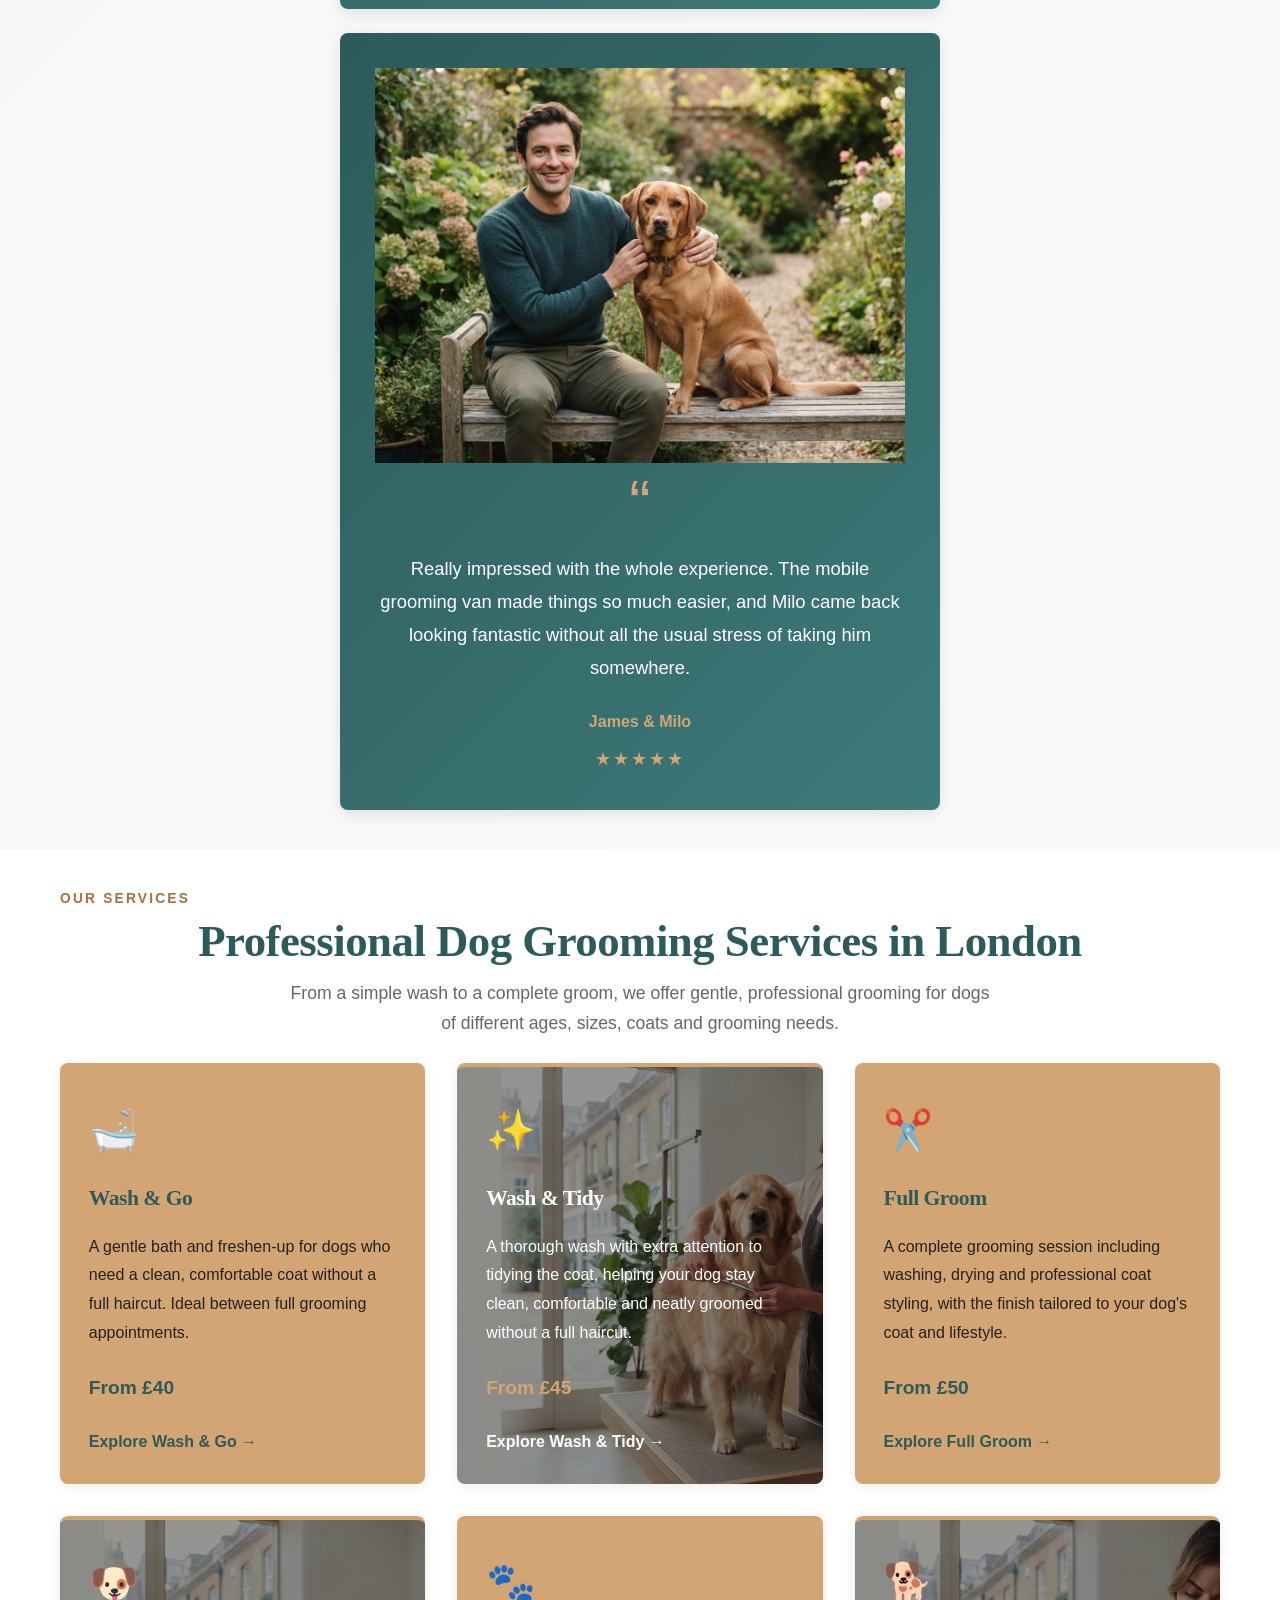
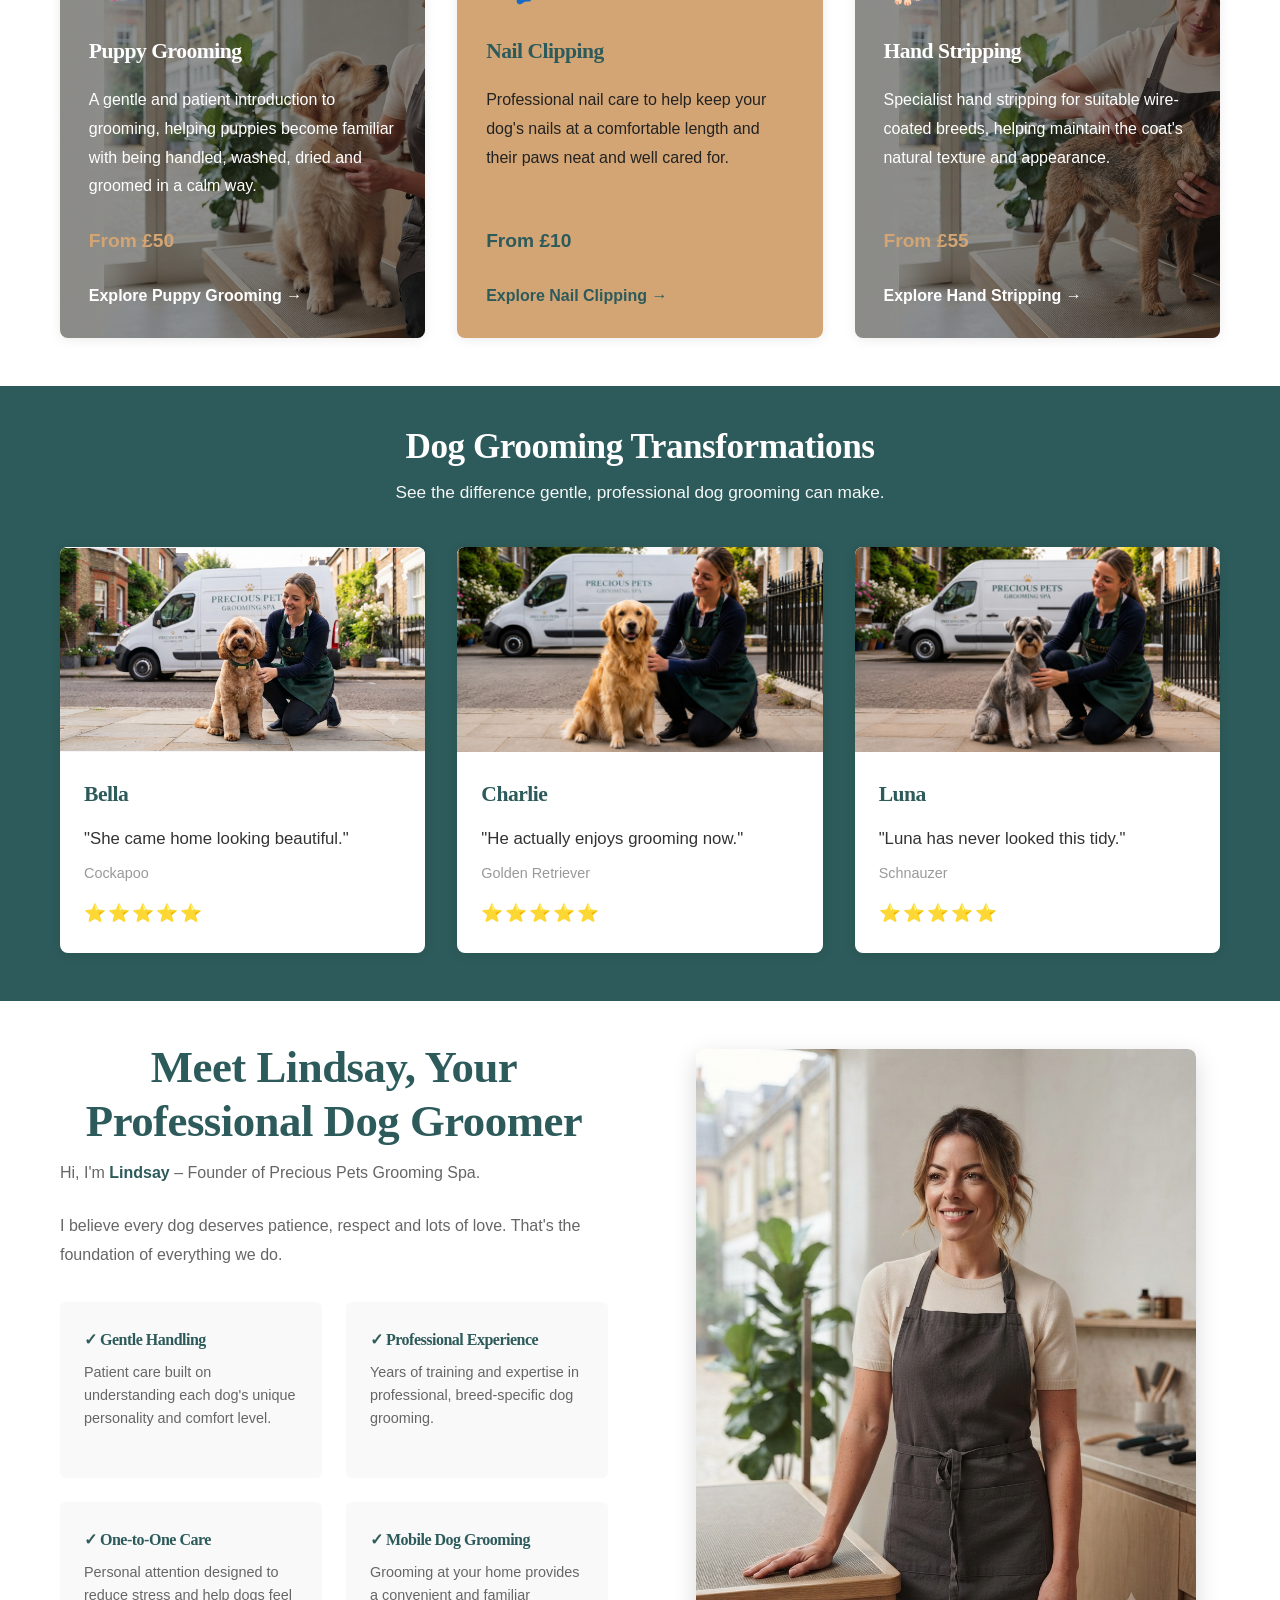
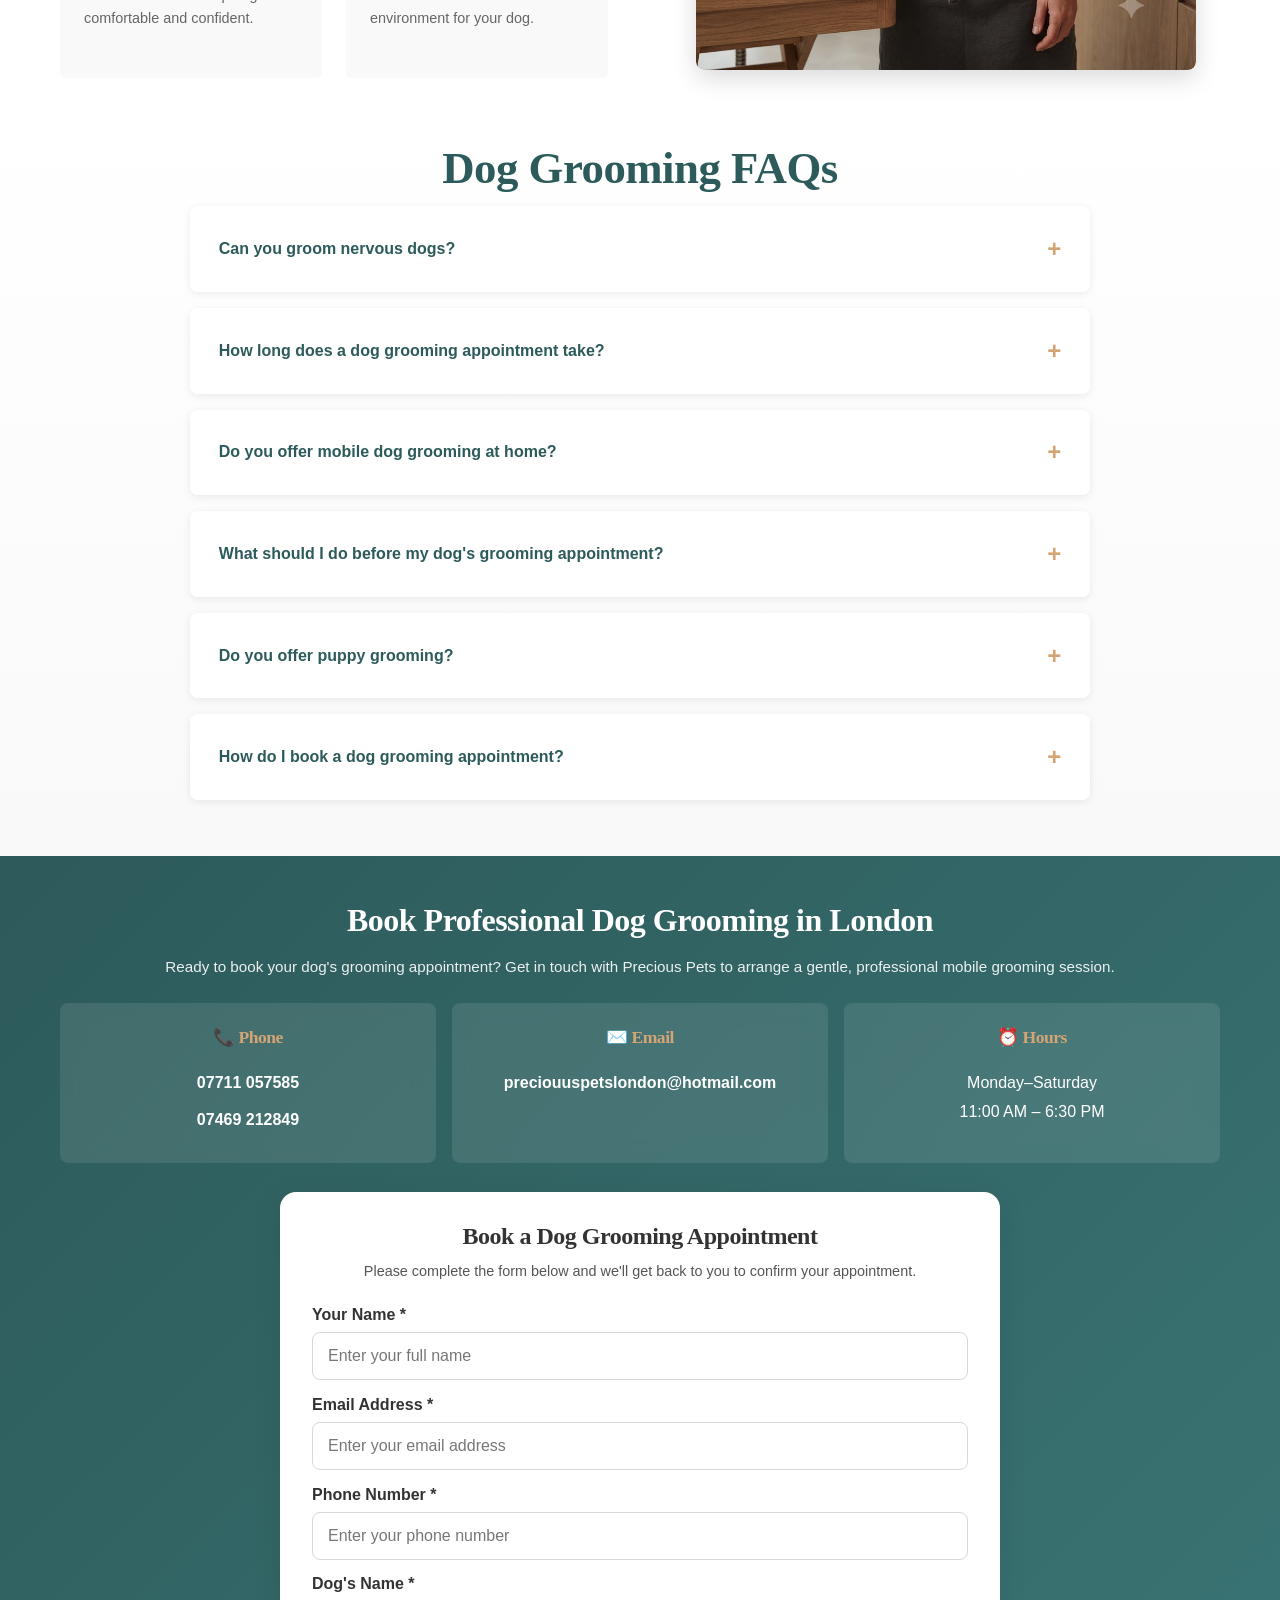
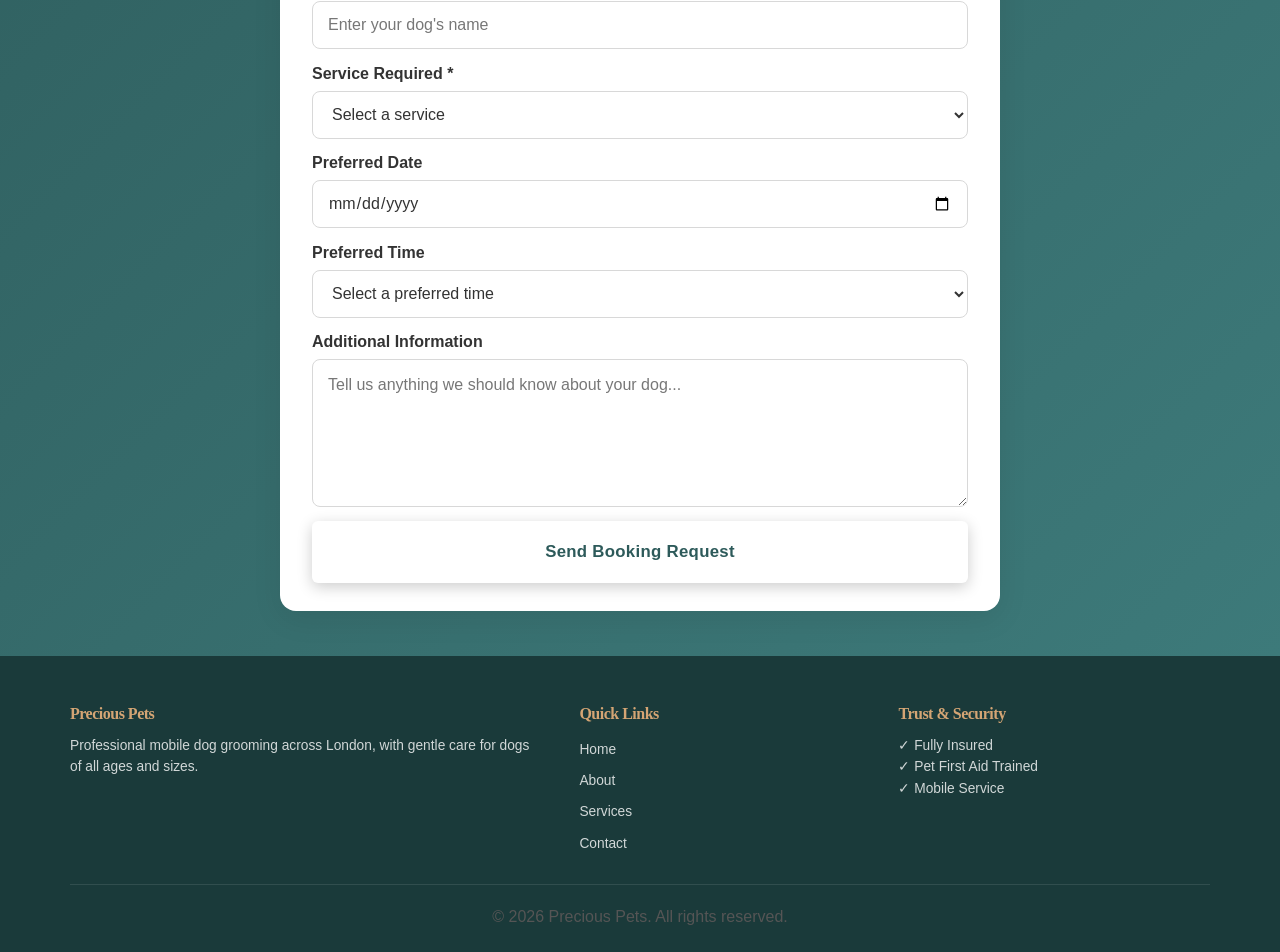
==== commit bc977fc2: "Update homepage testimonials and services structure" ====
--- a/index.html
+++ b/index.html
@@ -196,286 +196,343 @@
     </div>
   </div>
 </section>
- <!-- Testimonials -->  <!-- Testimonials -->  <section class="testimonials">
+ <!-- Testimonials -->
+<section class="testimonials">
   <div class="container">
 
-    <h2 class="section-title">Dog Grooming Reviews from Our Clients</h2>
-
-    <p class="section-subtitle">
-      Hear from happy pet parents who trust Precious Pets with their dogs' grooming and care.
+    <div class="testimonials-heading">
+      <span class="testimonials-eyebrow">HAPPY PET PARENTS</span>
+
+      <h2 class="section-title">
+        Dog Grooming Reviews from Our Clients
+      </h2>
+
+      <p class="section-subtitle">
+        Hear from happy pet parents who trust Precious Pets with their dogs' grooming and care.
+      </p>
+    </div>
+
+
+    <div class="testimonials-grid">
+
+
+      <!-- Testimonial 1 -->
+      <article class="testimonial-card fade-up">
+
+        <div class="testimonial-image-wrap">
+          <img
+            src="Sara and Teddy.png"
+            alt="Sarah with Teddy after a professional dog grooming appointment"
+            loading="lazy"
+          >
+        </div>
+
+        <div class="testimonial-content">
+
+          <div class="quote-mark" aria-hidden="true">“</div>
+
+          <p class="testimonial-text">
+            Absolutely fantastic service. Teddy actually gets excited when the grooming van arrives.
+          </p>
+
+          <div class="testimonial-footer">
+
+            <p class="testimonial-author">
+              Sarah <span>&amp;</span> Teddy
+            </p>
+
+            <div class="stars" aria-label="5 out of 5 stars">
+              ★★★★★
+            </div>
+
+          </div>
+
+        </div>
+
+      </article>
+
+
+      <!-- Testimonial 2 -->
+      <article class="testimonial-card fade-up">
+
+        <div class="testimonial-image-wrap">
+          <img
+            src="Emily and Luna.png"
+            alt="Emily with Luna after a professional dog grooming appointment"
+            loading="lazy"
+          >
+        </div>
+
+        <div class="testimonial-content">
+
+          <div class="quote-mark" aria-hidden="true">“</div>
+
+          <p class="testimonial-text">
+            Luna can be quite nervous around grooming, but she settled so quickly with Precious Pets. Everything felt calm and unhurried, and she looked absolutely lovely afterwards.
+          </p>
+
+          <div class="testimonial-footer">
+
+            <p class="testimonial-author">
+              Emily <span>&amp;</span> Luna
+            </p>
+
+            <div class="stars" aria-label="5 out of 5 stars">
+              ★★★★★
+            </div>
+
+          </div>
+
+        </div>
+
+      </article>
+
+
+      <!-- Testimonial 3 -->
+      <article class="testimonial-card fade-up">
+
+        <div class="testimonial-image-wrap">
+          <img src="james and milo.png" alt="James and Milo">
+        </div>
+
+        <div class="testimonial-content">
+
+          <div class="quote-mark" aria-hidden="true">“</div>
+
+          <p class="testimonial-text">
+            Really impressed with the whole experience. The mobile grooming van made things so much easier, and Milo came back looking fantastic without all the usual stress of taking him somewhere.
+          </p>
+
+          <div class="testimonial-footer">
+
+            <p class="testimonial-author">
+              James <span>&amp;</span> Milo
+            </p>
+
+            <div class="stars" aria-label="5 out of 5 stars">
+              ★★★★★
+            </div>
+
+          </div>
+
+        </div>
+
+      </article>
+
+
+    </div>
+
+  </div>
+</section>
+
+     <!-- Services --><section id="services" class="services">  <div class="container"><p class="service-eyebrow">OUR SERVICES</p>
+
+<h2 class="section-title">
+  Professional Dog Grooming Services in London
+</h2>
+
+<p class="section-subtitle">
+  From a simple wash to a complete groom, we offer gentle, professional
+  grooming for dogs of different ages, sizes, coats and grooming needs.
+</p>
+
+<div class="services-grid">
+
+  <!-- Wash & Go -->
+  <article class="service-card fade-up">
+
+    <div class="service-icon">
+      🛁
+    </div>
+
+    <h3>
+      Wash &amp; Go
+    </h3>
+
+    <p>
+      A gentle bath and freshen-up for dogs who need a clean, comfortable
+      coat without a full haircut. Ideal between full grooming appointments.
     </p>
 
-    <div class="testimonial-card fade-up">
-
-      <div class="quote-mark">"</div>
-
-      <p class="testimonial-text">
-        Absolutely fantastic service. Teddy actually gets excited when the grooming van arrives.
-      </p>
-
-      <p class="testimonial-author">
-        Sarah &amp; Teddy
-      </p>
-
-      <div class="stars">⭐⭐⭐⭐⭐</div>
-
-    </div>
-
-    <div class="testimonial-card fade-up" style="animation-delay: 0.1s">
-
-      <div class="quote-mark">"</div>
-
-      <p class="testimonial-text">
-        Luna can be quite nervous around grooming, but she settled so quickly with Precious Pets. Everything felt calm and unhurried, and she looked absolutely lovely afterwards.
-      </p>
-
-      <p class="testimonial-author">
-        Emily &amp; Luna
-      </p>
-
-      <div class="stars">⭐⭐⭐⭐⭐</div>
-
-    </div>
-
-    <div class="testimonial-card fade-up" style="animation-delay: 0.2s">
-
-      <div class="quote-mark">"</div>
-
-      <p class="testimonial-text">
-        Really impressed with the whole experience. The mobile grooming van made things so much easier, and Milo came back looking fantastic without all the usual stress of taking him somewhere.
-      </p>
-
-      <p class="testimonial-author">
-        James &amp; Milo
-      </p>
-
-      <div class="stars">⭐⭐⭐⭐⭐</div>
-
-    </div>
-
-  </div>
-</section>  <!-- Services Preview -->
-<!-- Services -->
-<section id="services" class="services">
-
-  <div class="container">
-
-    <div class="services-heading">
-      <p class="service-eyebrow">OUR SERVICES</p>
-
-      <h2>
-        Professional Dog Grooming Services in London
-      </h2>
-
-      <p class="section-subtitle">
-        From a simple wash to a complete groom, we offer gentle, professional
-        grooming for dogs of different ages, sizes, coats and grooming needs.
-      </p>
-    </div>
-
-    <div class="services-grid">               
-      <!-- Wash & Go -->
-
-      <article class="service-card fade-up">
-
-        <div class="service-icon">
-          🛁
-        </div>
-
-        <h3>
-          Wash &amp; Go
-        </h3>
-
-        <p>
-          A gentle bath and freshen-up for dogs who need a clean, comfortable
-          coat without a full haircut. Ideal between full grooming appointments.
-        </p>
-
-        <span class="price">
-          From £40
-        </span>
-
-        <a
-          href="wash-and-go.html"
-          class="learn-more"
-        >
-          Explore Wash &amp; Go →
-        </a>
-
-      </article>
-
-
-      <!-- Wash & Tidy -->
-
-      <article
-        class="service-card fade-up"
-        style="animation-delay: 0.1s"
-      >
-
-        <div class="service-icon">
-          ✨
-        </div>
-
-        <h3>
-          Wash &amp; Tidy
-        </h3>
-
-        <p>
-          A thorough wash with extra attention to tidying the coat, helping
-          your dog stay clean, comfortable and neatly groomed without a full haircut.
-        </p>
-
-        <span class="price">
-          From £45
-        </span>
-
-        <a
-          href="wash-and-tidy.html"
-          class="learn-more"
-        >
-          Explore Wash &amp; Tidy →
-        </a>
-
-      </article>
-
-
-      <!-- Full Groom -->
-
-      <article
-        class="service-card fade-up"
-        style="animation-delay: 0.2s"
-      >
-
-        <div class="service-icon">
-          ✂️
-        </div>
-
-        <h3>
-          Full Groom
-        </h3>
-
-        <p>
-          A complete grooming session including washing, drying and professional
-          coat styling, with the finish tailored to your dog's coat and lifestyle.
-        </p>
-
-        <span class="price">
-          From £50
-        </span>
-
-        <a
-          href="full-groom.html"
-          class="learn-more"
-        >
-          Explore Full Groom →
-        </a>
-
-      </article>
-
-
-      <!-- Puppy Grooming -->
-
-      <article
-        class="service-card fade-up"
-        style="animation-delay: 0.3s"
-      >
-
-        <div class="service-icon">
-          🐶
-        </div>
-
-        <h3>
-          Puppy Grooming
-        </h3>
-
-        <p>
-          A gentle and patient introduction to grooming, helping puppies become
-          familiar with being handled, washed, dried and groomed in a calm way.
-        </p>
-
-        <span class="price">
-          From £50
-        </span>
-
-        <a
-          href="puppy-grooming.html"
-          class="learn-more"
-        >
-          Explore Puppy Grooming →
-        </a>
-
-      </article>
-
-
-      <!-- Nail Clipping -->
-
-      <article
-        class="service-card fade-up"
-        style="animation-delay: 0.4s"
-      >
-
-        <div class="service-icon">
-          🐾
-        </div>
-
-        <h3>
-          Nail Clipping
-        </h3>
-
-        <p>
-          Professional nail care to help keep your dog's nails at a comfortable
-          length and their paws neat and well cared for.
-        </p>
-
-        <span class="price">
-          From £10
-        </span>
-
-        <a
-          href="nail-clipping.html"
-          class="learn-more"
-        >
-          Explore Nail Clipping →
-        </a>
-
-      </article>
-
-
-      <!-- Hand Stripping -->
-
-      <article
-        class="service-card fade-up"
-        style="animation-delay: 0.5s"
-      >
-
-        <div class="service-icon">
-          🐕
-        </div>
-
-        <h3>
-          Hand Stripping
-        </h3>
-
-        <p>
-          Specialist hand stripping for suitable wire-coated breeds, helping
-          maintain the coat's natural texture and appearance.
-        </p>
-
-        <span class="price">
-          From £55
-        </span>
-
-        <a
-          href="hand-stripping.html"
-          class="learn-more"
-        >
-          Explore Hand Stripping →
-        </a>
-
-      </article>
-
-
-    </div>
+    <span class="price">
+      From £40
+    </span>
+
+    <a
+      href="wash-and-go.html"
+      class="learn-more"
+    >
+      Explore Wash &amp; Go →
+    </a>
+
+  </article>
+
+
+  <!-- Wash & Tidy -->
+  <article
+    class="service-card fade-up"
+    style="animation-delay: 0.1s"
+  >
+
+    <div class="service-icon">
+      ✨
+    </div>
+
+    <h3>
+      Wash &amp; Tidy
+    </h3>
+
+    <p>
+      A thorough wash with extra attention to tidying the coat, helping
+      your dog stay clean, comfortable and neatly groomed without a full haircut.
+    </p>
+
+    <span class="price">
+      From £45
+    </span>
+
+    <a
+      href="wash-and-tidy.html"
+      class="learn-more"
+    >
+      Explore Wash &amp; Tidy →
+    </a>
+
+  </article>
+
+
+  <!-- Full Groom -->
+  <article
+    class="service-card fade-up"
+    style="animation-delay: 0.2s"
+  >
+
+    <div class="service-icon">
+      ✂️
+    </div>
+
+    <h3>
+      Full Groom
+    </h3>
+
+    <p>
+      A complete grooming session including washing, drying and professional
+      coat styling, with the finish tailored to your dog's coat and lifestyle.
+    </p>
+
+    <span class="price">
+      From £50
+    </span>
+
+    <a
+      href="full-groom.html"
+      class="learn-more"
+    >
+      Explore Full Groom →
+    </a>
+
+  </article>
+
+
+  <!-- Puppy Grooming -->
+  <article
+    class="service-card fade-up"
+    style="animation-delay: 0.3s"
+  >
+
+    <div class="service-icon">
+      🐶
+    </div>
+
+    <h3>
+      Puppy Grooming
+    </h3>
+
+    <p>
+      A gentle and patient introduction to grooming, helping puppies become
+      familiar with being handled, washed, dried and groomed in a calm way.
+    </p>
+
+    <span class="price">
+      From £50
+    </span>
+
+    <a
+      href="puppy-grooming.html"
+      class="learn-more"
+    >
+      Explore Puppy Grooming →
+    </a>
+
+  </article>
+
+
+  <!-- Nail Clipping -->
+  <article
+    class="service-card fade-up"
+    style="animation-delay: 0.4s"
+  >
+
+    <div class="service-icon">
+      🐾
+    </div>
+
+    <h3>
+      Nail Clipping
+    </h3>
+
+    <p>
+      Professional nail care to help keep your dog's nails at a comfortable
+      length and their paws neat and well cared for.
+    </p>
+
+    <span class="price">
+      From £10
+    </span>
+
+    <a
+      href="nail-clipping.html"
+      class="learn-more"
+    >
+      Explore Nail Clipping →
+    </a>
+
+  </article>
+
+
+  <!-- Hand Stripping -->
+  <article
+    class="service-card fade-up"
+    style="animation-delay: 0.5s"
+  >
+
+    <div class="service-icon">
+      🐕
+    </div>
+
+    <h3>
+      Hand Stripping
+    </h3>
+
+    <p>
+      Specialist hand stripping for suitable wire-coated breeds, helping
+      maintain the coat's natural texture and appearance.
+    </p>
+
+    <span class="price">
+      From £55
+    </span>
+
+    <a
+      href="hand-stripping.html"
+      class="learn-more"
+    >
+      Explore Hand Stripping →
+    </a>
+
+  </article>
+
+</div>
 
   </div>
 
@@ -527,8 +584,7 @@
 
       <div class="groomer-text fade-up">
 
-        <h2>Meet Lindsay, Your Professional Dog Groomer</h2>
-
+        <h2 class="section-title">Meet Lindsay, Your Professional Dog Groomer</h2>
         <p>
           Hi, I'm <strong>Lindsay</strong> – Founder of Precious Pets Grooming Spa.
         </p>
@@ -836,7 +892,7 @@
 
   </div>
 </section>
-  
+
   <!-- Footer -->  <footer>  
   <div class="container">  
     <div class="footer-content">  
@@ -866,37 +922,37 @@
   // Hamburger Menu  
   const hamburger = document.getElementById('hamburger');  
   const navLinks = document.getElementById('navLinks');  
-  
+
   hamburger.addEventListener('click', () => {  
     hamburger.classList.toggle('active');  
     navLinks.classList.toggle('active');  
   });  
-  
+
   document.querySelectorAll('.nav-links a').forEach(link => {  
     link.addEventListener('click', () => {  
       hamburger.classList.remove('active');  
       navLinks.classList.remove('active');  
     });  
   });  
-  
+
   // FAQ Accordion  
   const faqTriggers = document.querySelectorAll('.faq-trigger');  
-  
+
   faqTriggers.forEach(trigger => {  
     trigger.addEventListener('click', () => {  
       const faqItem = trigger.parentElement;  
       const isActive = faqItem.classList.contains('active');  
-  
+
       document.querySelectorAll('.faq-item').forEach(item => {  
         item.classList.remove('active');  
       });  
-  
+
       if (!isActive) {  
         faqItem.classList.add('active');  
       }  
     });  
   });  
-  
+
   // Smooth Scroll  
   document.querySelectorAll('a[href^="#"]').forEach(anchor => {  
     anchor.addEventListener('click', function (e) {  
@@ -910,13 +966,13 @@
       }  
     });  
   });  
-  
+
   // Fade-up animation on scroll  
   const observerOptions = {  
     threshold: 0.1,  
     rootMargin: '0px 0px -100px 0px'  
   };  
-  
+
   const observer = new IntersectionObserver(function(entries) {  
     entries.forEach(entry => {  
       if (entry.isIntersecting) {  
@@ -925,7 +981,7 @@
       }  
     });  
   }, observerOptions);  
-  
+
   document.querySelectorAll('.fade-up').forEach(el => {  
     observer.observe(el);  
   });  
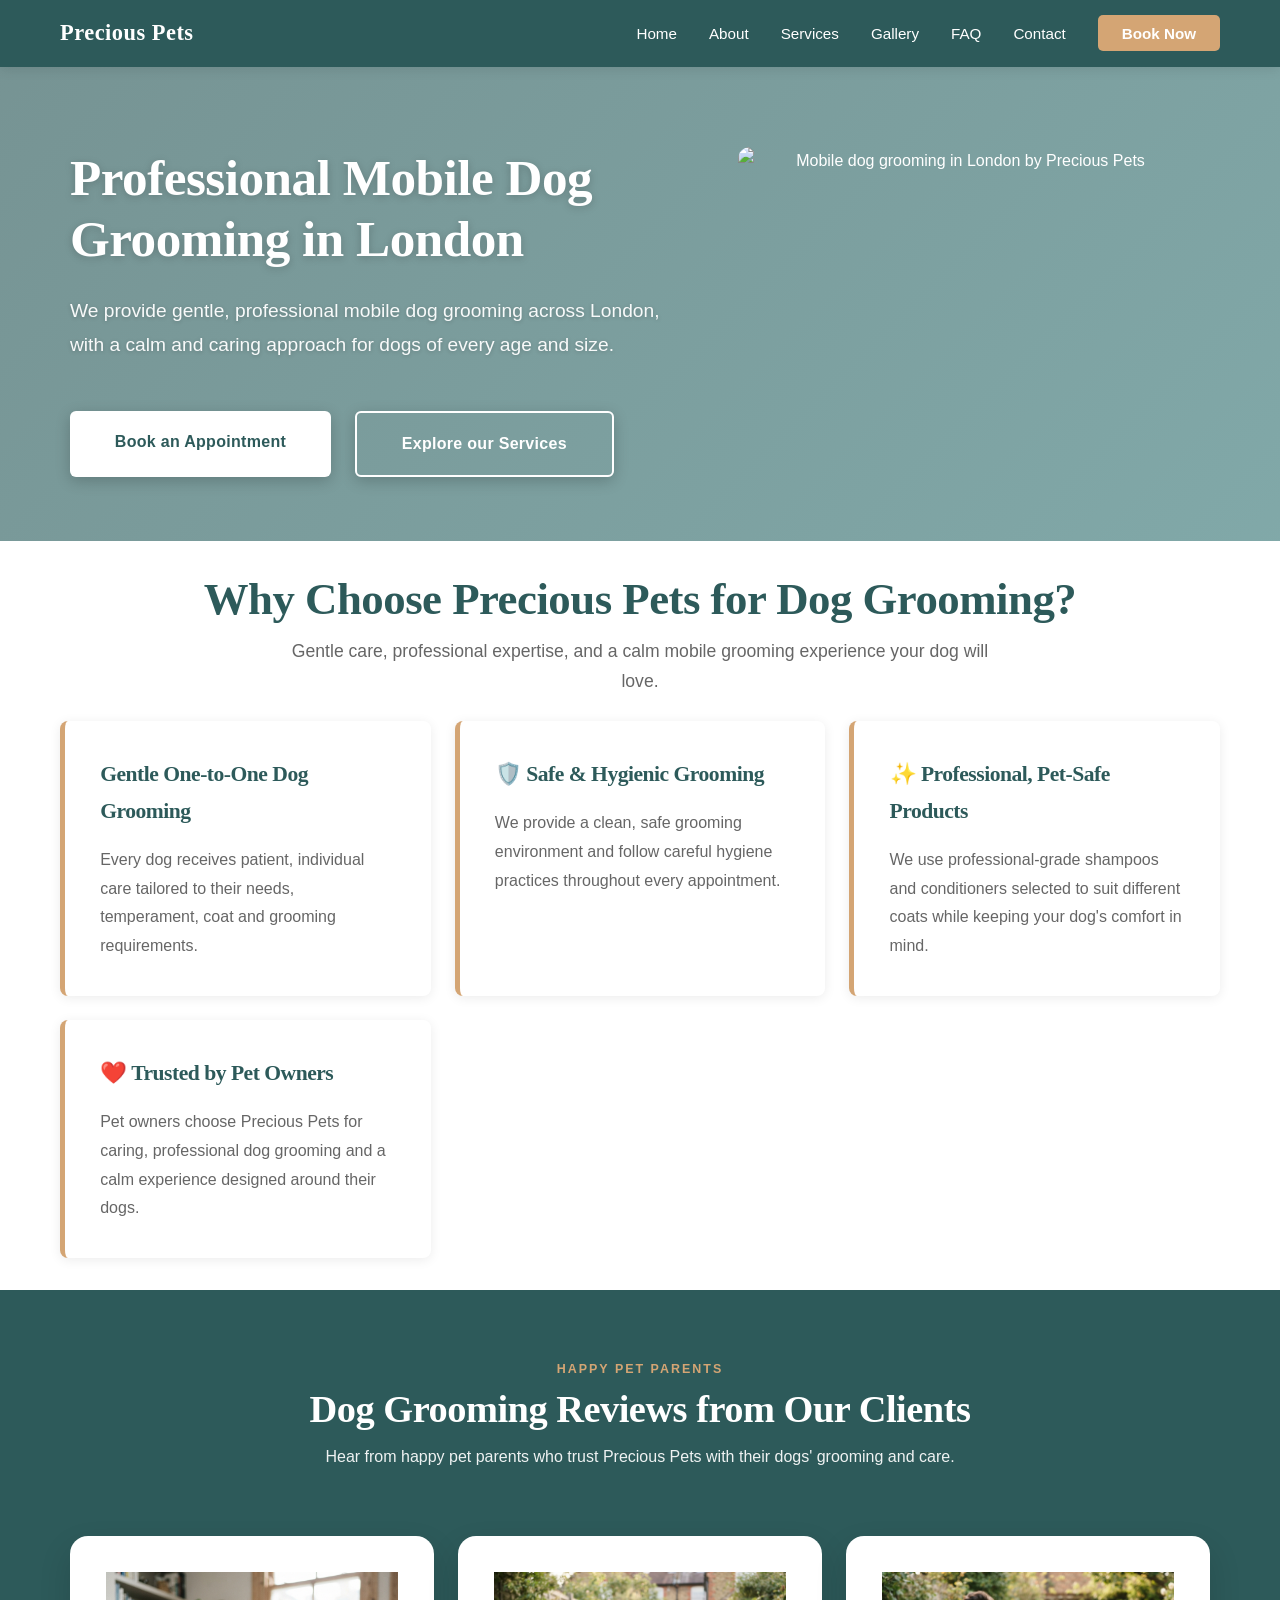
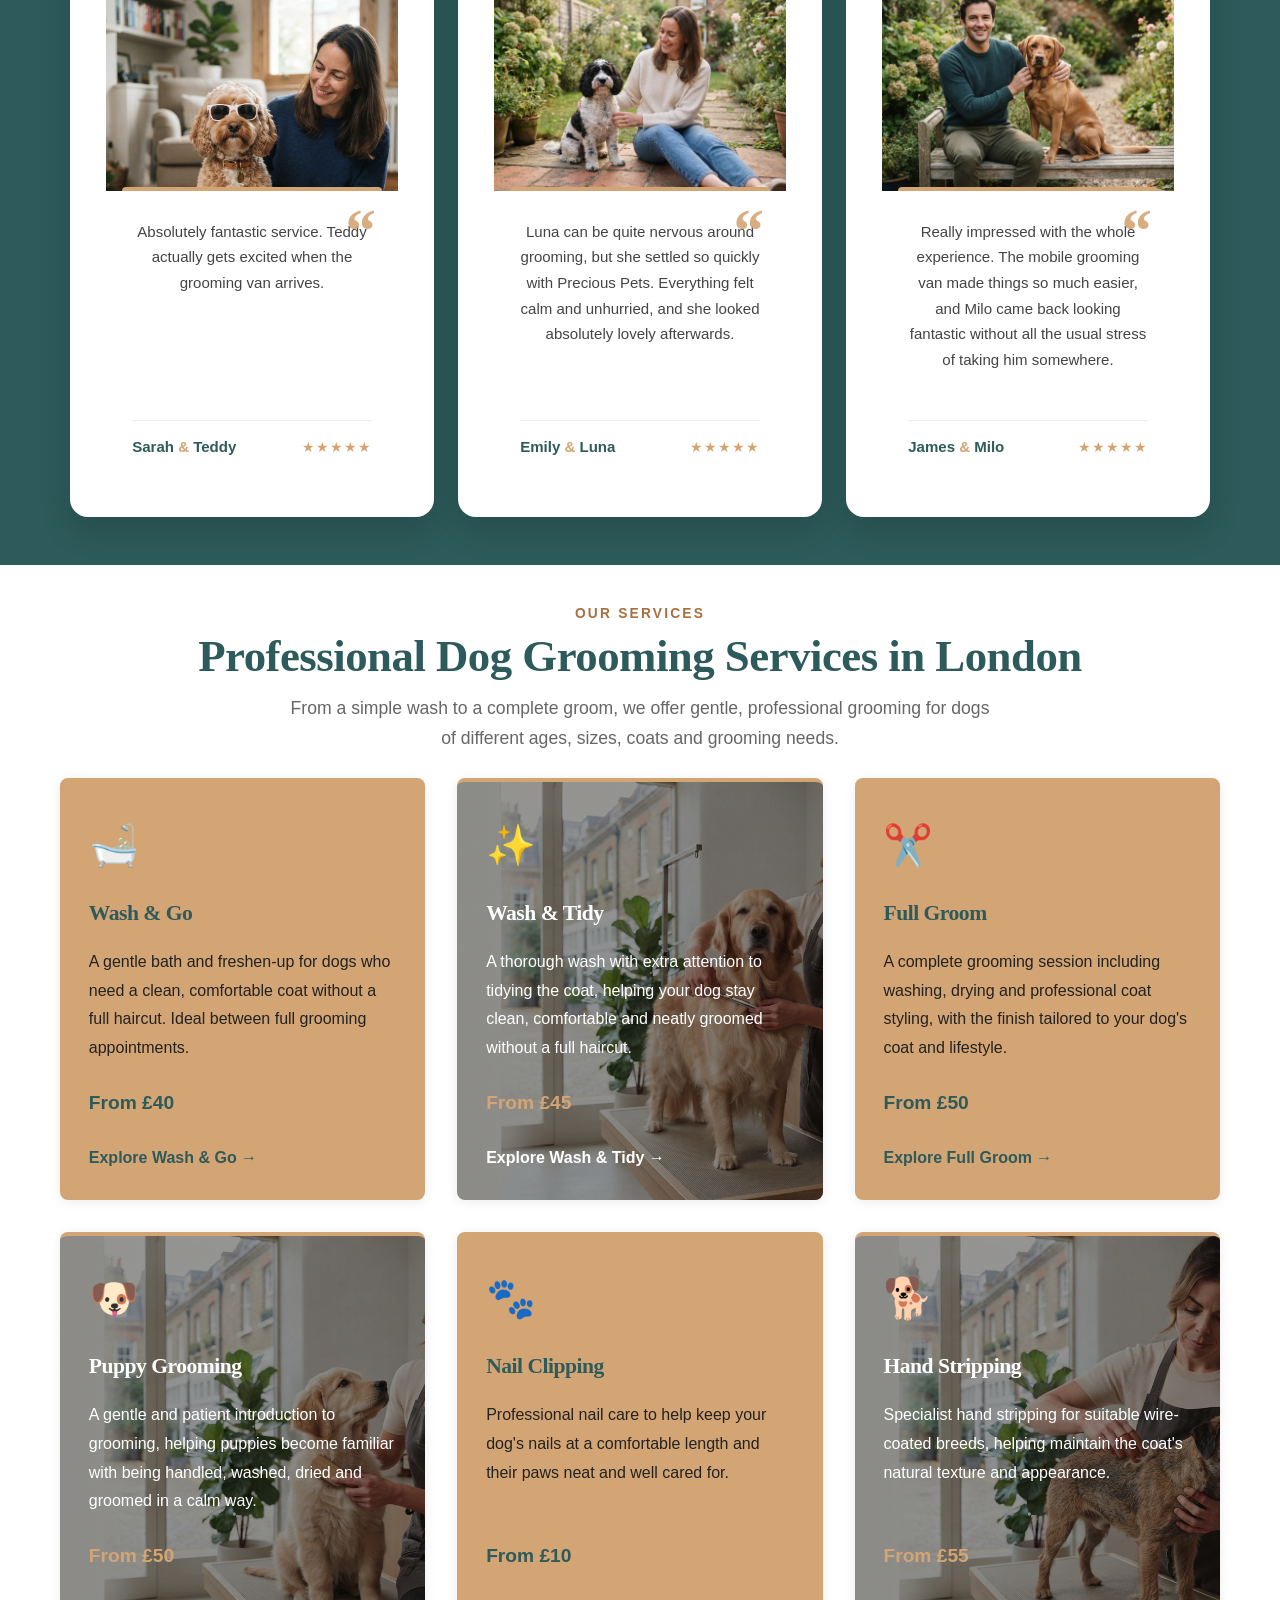
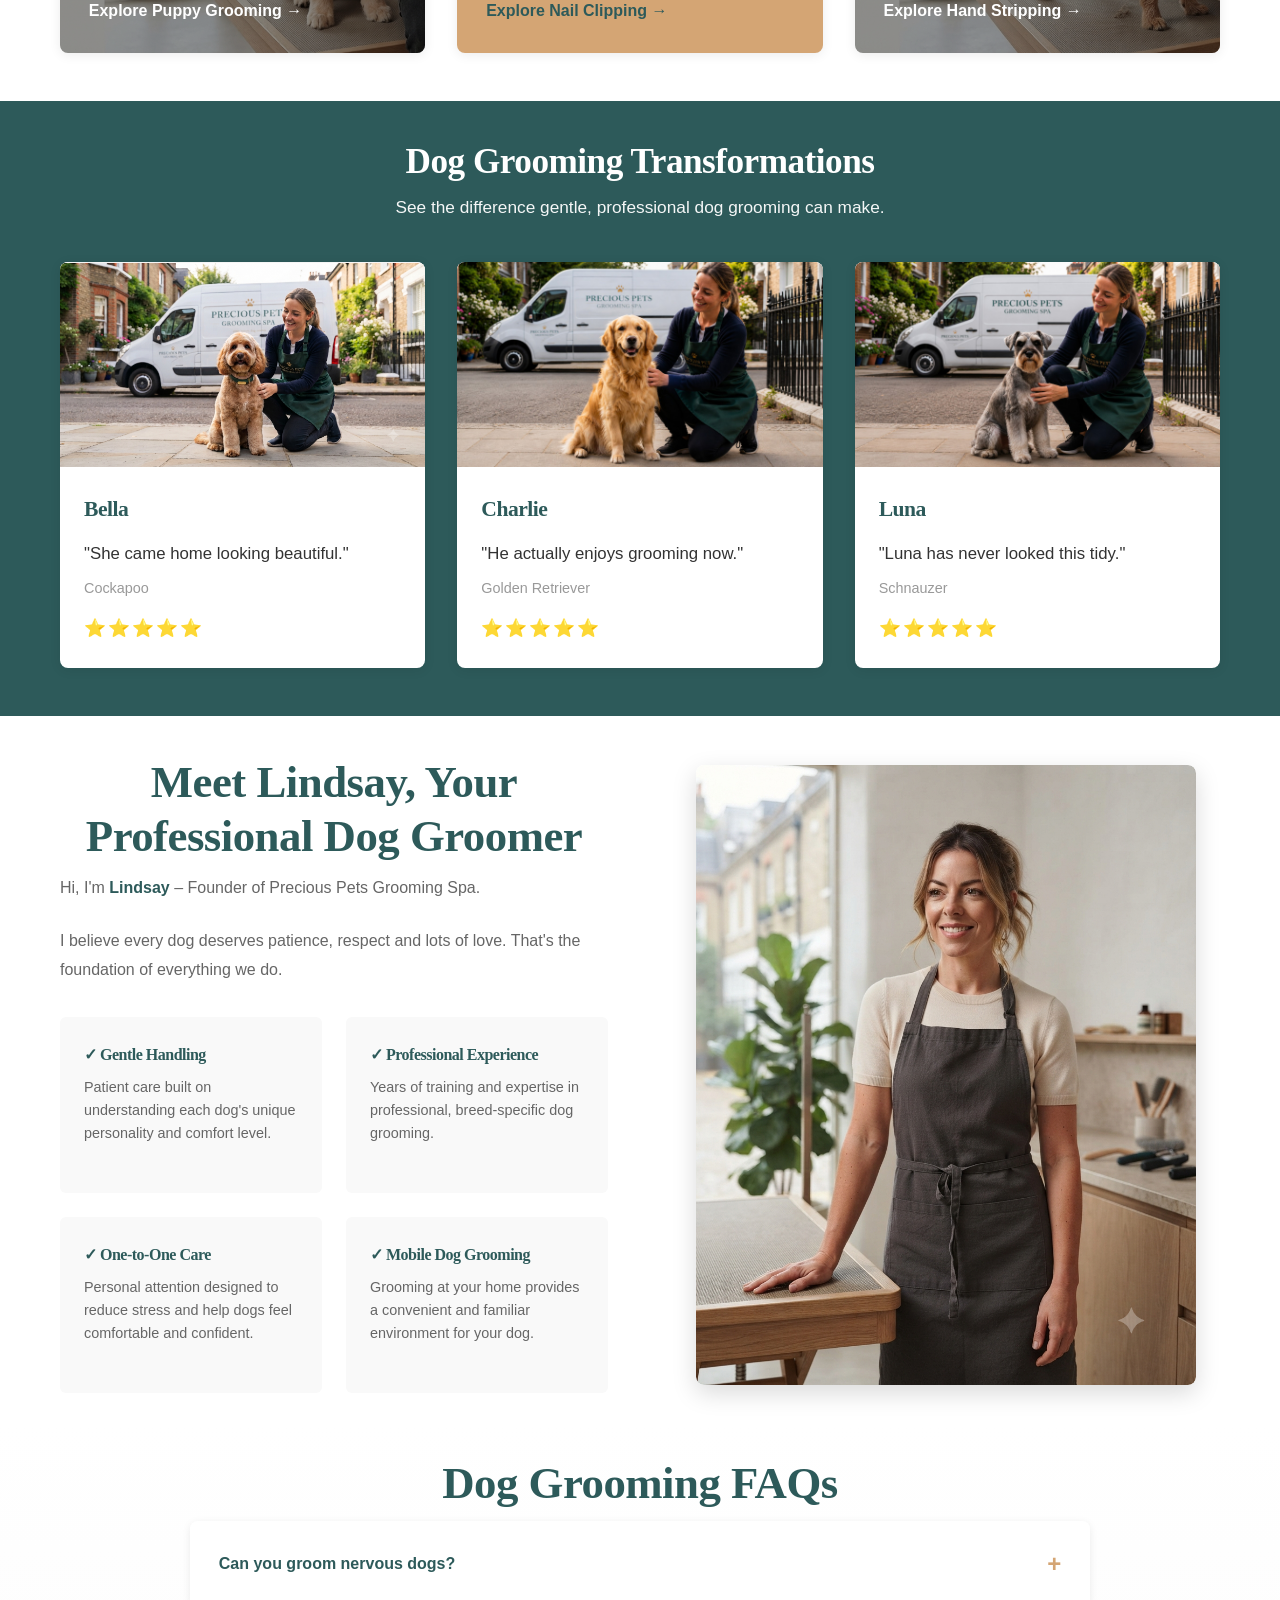
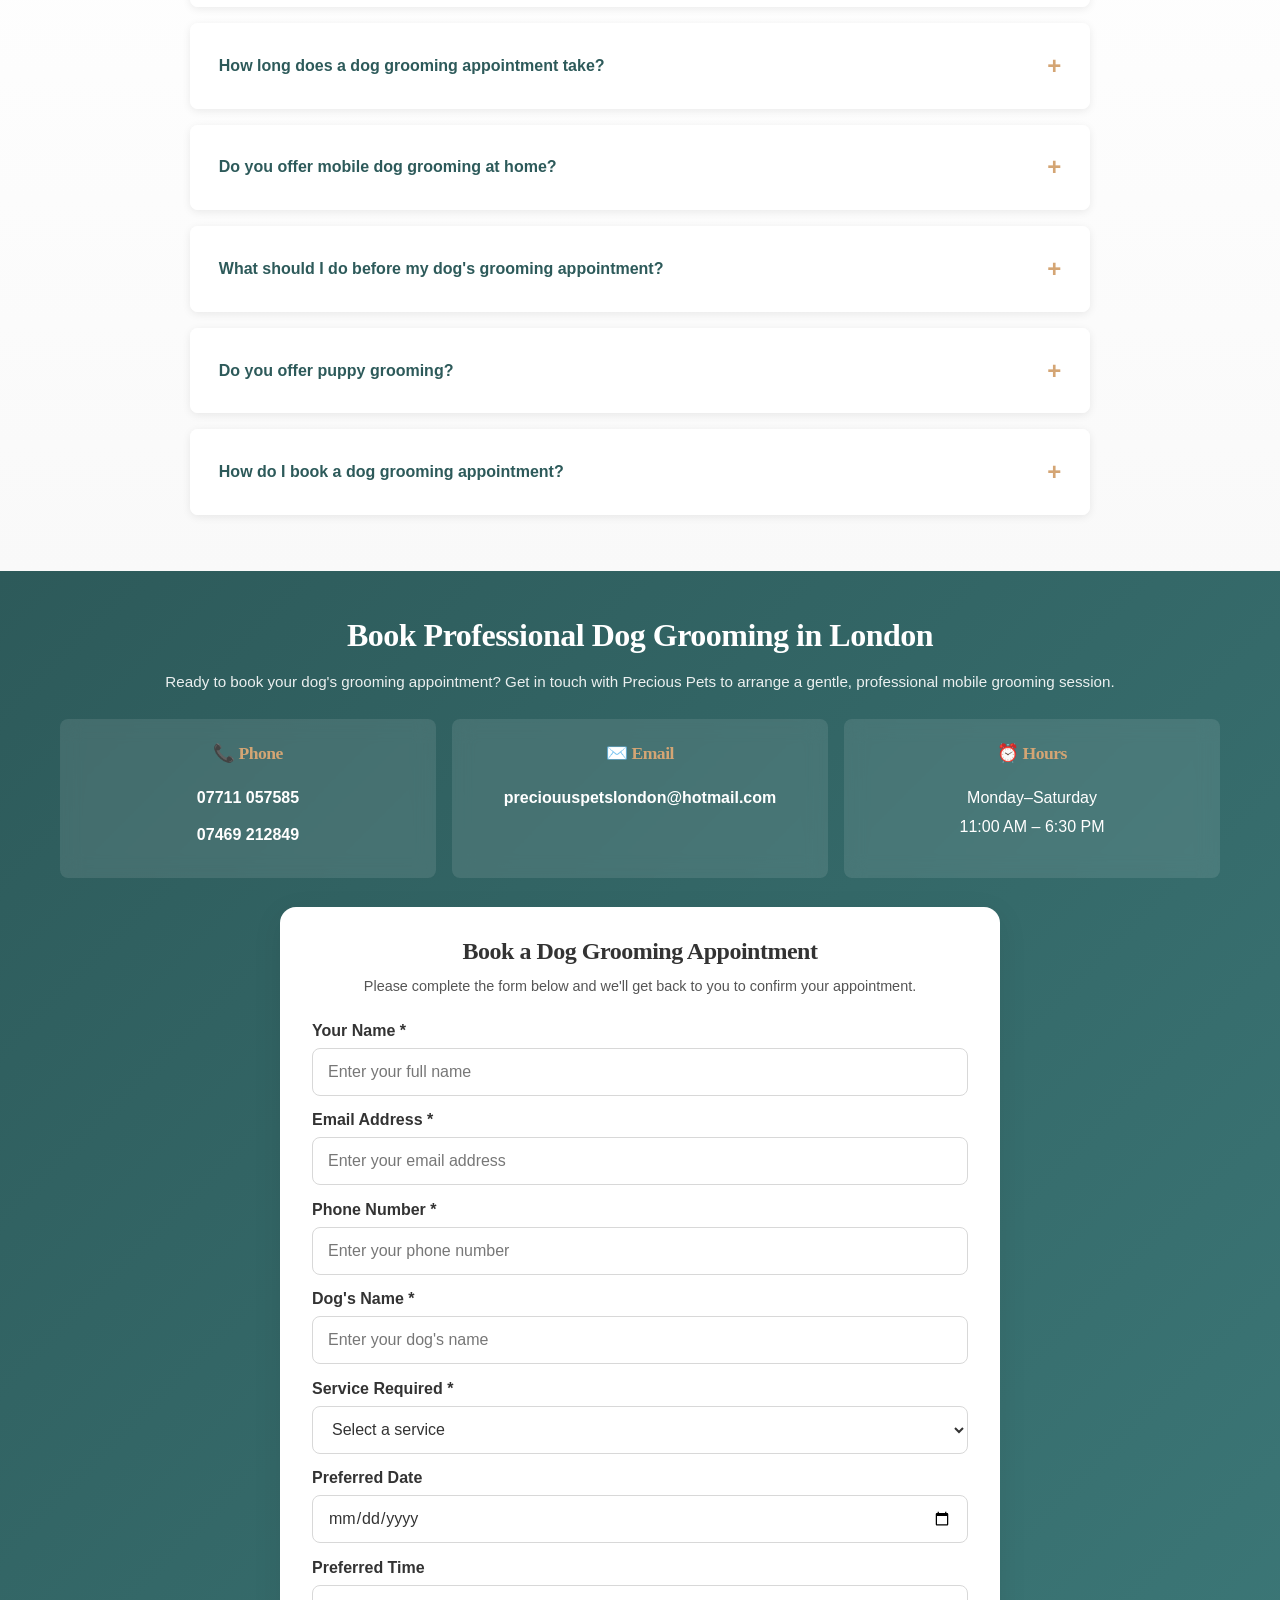
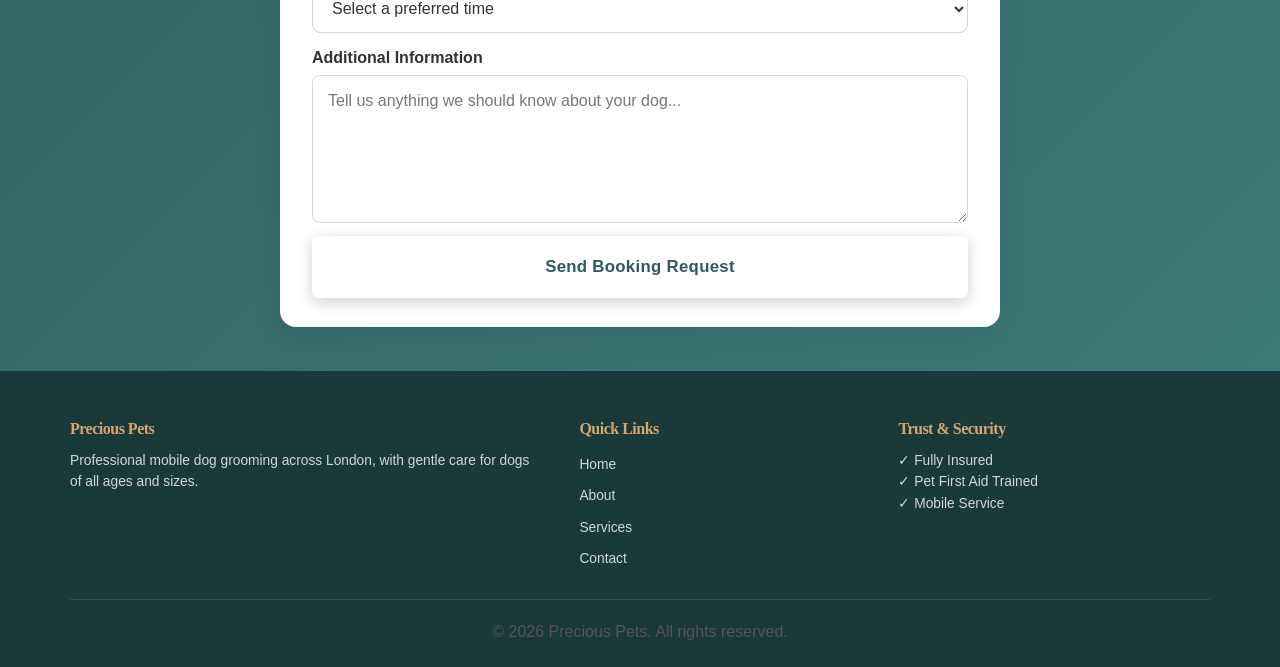
==== commit 2153ba94: "Add testimonial section and resolve merge conflicts" ====
--- a/index.html
+++ b/index.html
@@ -16,7 +16,7 @@
 </head>
 <body>
       <!-- Navigation -->
-
+                                                                      
 <nav class="navbar">
 
   <div class="container">
@@ -196,7 +196,7 @@
     </div>
   </div>
 </section>
- <!-- Testimonials -->
+<!-- Testimonials -->
 <section class="testimonials">
   <div class="container">
 
@@ -214,7 +214,7 @@
 
 
     <div class="testimonials-grid">
-
+ 
 
       <!-- Testimonial 1 -->
       <article class="testimonial-card fade-up">
--- a/styles.css
+++ b/styles.css
@@ -1,4 +1,5 @@
-                                                                                                                                                                                                                                                                                                                                                                                                                                                                                                                                                                                                                                                                                                                                                                                                                                                      /* ===========================
+                                                                                                                                                                                                                                                                                                                                                                                                                                                                                                                                                                                                                                                                                                                                                                    
+                                                                                  /* ===========================
 GLOBAL RESET & FOUNDATION
 =========================== */
 
@@ -469,37 +470,75 @@
 =========================== */
 
 .services {
-padding: 3rem 0;
-background: white;
-}
+
+  padding: 3rem 0;
+
+  background: white;
+
+}
+
 .services-heading {
+
   text-align: center;
+
   margin-bottom: 2rem;
+
 }
 
 .services-heading .service-eyebrow {
+
   color: #D4A574;
+
   font-size: 0.85rem;
+
   font-weight: 800;
+
   letter-spacing: 2px;
+
   line-height: 1.4;
+
   margin: 0 0 0.7rem;
+
   text-transform: uppercase;
+
 }
 
 .services-heading h2 {
+
   color: #2D5A5A;
+
   font-size: 2.8rem;
+
   line-height: 1.2;
+
   margin: 0 0 0.65rem;
+
 }
 
 .services-heading .section-subtitle {
+
   color: #666;
+
   font-size: 1.1rem;
+
   line-height: 1.7;
+
   max-width: 700px;
+
   margin: 0 auto;
+
+}
+
+.services .service-eyebrow {
+
+  display: block;
+
+  width: 100%;
+
+  text-align: center;
+
+  margin: 0 auto 0.5rem;
+
 }
 .services-grid {
 display: grid;
@@ -647,8 +686,9 @@
 }
 
 .groomer-text h2 {
-color: #2D5A5A;
-margin-bottom: 1.5rem;
+  color: #2D5A5A;
+  margin-bottom: 1.5rem;
+  text-align: center;
 }
 
 .groomer-text p {
@@ -5805,7 +5845,7 @@
 /* ===========================
    ABOUT — MY APPROACH
    BACKGROUND IMAGE
-===========================                                                         
+=========================== */
 
 /* Dark overlay for text readability */
 
@@ -5836,25 +5876,6 @@
 
 .about-approach p:not(.service-eyebrow) {
   color: rgba(255, 255, 255, 0.94);
-}
-/* ===========================
-   MY APPROACH — MOBILE TEXT
-=========================== */
-
-@media (max-width: 768px) {
-
-  .about-approach::before {
-    background: rgba(45, 90, 90, 0.45);
-  }
-
-  .about-approach .about-narrow {
-    text-shadow: 0 2px 6px rgba(0, 0, 0, 0.65);
-  }
-
-  .about-approach p:not(.service-eyebrow) {
-    color: #ffffff;
-  }
-
 }
 /* =========================================================
    ABOUT PAGE — MOBILE WIDTH FIX
@@ -5931,7 +5952,328 @@
   }
 
 }
-/* ABOUT HERO — REMOVE UNWANTED MOBILE OVERLAY */
+/* ABOUT PAGE — FIX OUR APPROACH MOBILE TEXT */
+@media (max-width: 768px) {
+
+  .about-approach-content {
+    width: 100%;
+    max-width: 650px;
+    margin-left: auto;
+    margin-right: auto;
+    text-align: center;
+  }
+
+  .about-approach-content h2 {
+    display: block !important;
+    visibility: visible !important;
+    opacity: 1 !important;
+    height: auto !important;
+    max-height: none !important;
+    overflow: visible !important;
+
+    margin: 0 auto 0.8rem !important;
+
+    color: #2D5A5A !important;
+    font-size: clamp(1.65rem, 6.5vw, 1.9rem) !important;
+    line-height: 1.18 !important;
+    text-align: center !important;
+  }
+
+  .about-approach-content p {
+    display: block !important;
+    visibility: visible !important;
+    opacity: 1 !important;
+    height: auto !important;
+    max-height: none !important;
+    overflow: visible !important;
+
+    max-width: 650px;
+    margin: 0 auto 0.9rem !important;
+
+    color: #666 !important;
+    font-size: 0.94rem !important;
+    line-height: 1.65 !important;
+    text-align: center !important;
+  }
+
+  .about-approach-content p:last-child {
+    margin-bottom: 0 !important;
+  }
+
+}
+/* =========================================================
+   PRECIOUS PETS — TESTIMONIALS REDESIGN
+   ISOLATED SECTION ONLY
+   Desktop + Mobile
+   ========================================================= */
+
+
+/* =========================================================
+   TESTIMONIAL SECTION
+   ========================================================= */
+
+.testimonials {
+  width: 100%;
+  padding: 72px 0;
+  background: #2D5A5A;
+  overflow: hidden;
+}
+
+.testimonials .container {
+  width: min(1180px, calc(100% - 48px));
+  max-width: 1180px;
+  margin-left: auto;
+  margin-right: auto;
+}
+
+
+/* =========================================================
+   HEADING
+   ========================================================= */
+
+.testimonials-heading {
+  max-width: 760px;
+  margin: 0 auto 42px;
+  text-align: center;
+}
+
+.testimonials-eyebrow {
+  display: block;
+  margin-bottom: 10px;
+  color: #D4A574;
+  font-size: 0.78rem;
+  font-weight: 700;
+  line-height: 1.2;
+  letter-spacing: 2px;
+}
+
+.testimonials .section-title {
+  margin: 0 auto 12px;
+  color: #ffffff;
+  font-size: clamp(2rem, 3vw, 2.5rem);
+  line-height: 1.15;
+}
+
+.testimonials .section-subtitle {
+  max-width: 680px;
+  margin: 0 auto;
+  color: rgba(255, 255, 255, 0.92);
+  font-size: 1rem;
+  line-height: 1.65;
+}
+
+
+/* =========================================================
+   THREE-CARD GRID
+   ========================================================= */
+
+.testimonials-grid {
+  display: grid;
+  grid-template-columns: repeat(3, minmax(0, 1fr));
+  gap: 24px;
+  align-items: stretch;
+}
+
+
+/* =========================================================
+   TESTIMONIAL CARD
+   ========================================================= */
+
+.testimonials .testimonial-card {
+  display: flex;
+  flex-direction: column;
+  min-width: 0;
+  height: 100%;
+  overflow: hidden;
+
+  background: #ffffff;
+  border: 1px solid rgba(255, 255, 255, 0.18);
+  border-radius: 18px;
+
+  box-shadow: 0 14px 32px rgba(0, 0, 0, 0.14);
+
+  color: #333;
+}
+
+
+/* =========================================================
+   IMAGE
+   ========================================================= */
+
+.testimonials .testimonial-image-wrap {
+  position: relative;
+  width: 100%;
+  aspect-ratio: 4 / 3;
+  overflow: hidden;
+  background: #f7f3ee;
+}
+
+.testimonials .testimonial-image-wrap::after {
+  content: "";
+  position: absolute;
+  left: 16px;
+  right: 16px;
+  bottom: 0;
+  height: 4px;
+  background: #D4A574;
+  border-radius: 4px 4px 0 0;
+}
+
+.testimonials .testimonial-image-wrap img {
+  display: block;
+  width: 100%;
+  height: 100%;
+  object-fit: cover;
+  object-position: center;
+}
+/* Sara & Teddy — keep full head visible */
+.testimonials .testimonial-card:first-child .testimonial-image-wrap img {
+  object-position: center top;
+}
+
+/* =========================================================
+   CARD CONTENT
+   ========================================================= */
+
+.testimonials .testimonial-content {
+  position: relative;
+  display: flex;
+  flex-direction: column;
+  flex: 1;
+
+  padding: 28px 26px 24px;
+  background: #ffffff;
+}
+
+
+/* =========================================================
+   QUOTE
+   ========================================================= */
+
+.testimonials .quote-mark {
+  position: absolute;
+  top: 16px;
+  right: 22px;
+
+  color: #D4A574;
+  font-family: Georgia, "Times New Roman", serif;
+  font-size: 3.8rem;
+  font-weight: 700;
+  line-height: 0.8;
+  opacity: 0.9;
+}
+
+
+/* =========================================================
+   REVIEW TEXT
+   ========================================================= */
+
+.testimonials .testimonial-text {
+  max-width: 100%;
+  margin: 0 0 24px;
+
+  color: #444;
+  font-size: 0.94rem;
+  line-height: 1.7;
+}
+
+
+/* =========================================================
+   CUSTOMER + STARS
+   ========================================================= */
+
+.testimonials .testimonial-footer {
+  display: flex;
+  align-items: center;
+  justify-content: space-between;
+  gap: 14px;
+
+  margin-top: auto;
+  padding-top: 16px;
+
+  border-top: 1px solid #eee;
+}
+
+.testimonials .testimonial-author {
+  margin: 0;
+  color: #2D5A5A;
+  font-size: 0.94rem;
+  font-weight: 700;
+  line-height: 1.3;
+}
+
+.testimonials .testimonial-author span {
+  color: #D4A574;
+}
+
+.testimonials .stars {
+  flex-shrink: 0;
+  color: #D4A574;
+  font-size: 0.9rem;
+  letter-spacing: 1px;
+  line-height: 1;
+}
+
+
+/* =========================================================
+   SUBTLE DESKTOP HOVER
+   ========================================================= */
+
+@media (min-width: 769px) {
+
+  .testimonials .testimonial-card {
+    transition:
+      transform 0.25s ease,
+      box-shadow 0.25s ease;
+  }
+
+  .testimonials .testimonial-card:hover {
+    transform: translateY(-5px);
+    box-shadow: 0 18px 38px rgba(0, 0, 0, 0.18);
+  }
+
+  .testimonials .testimonial-image-wrap img {
+    transition: transform 0.35s ease;
+  }
+
+  .testimonials .testimonial-card:hover
+  .testimonial-image-wrap img {
+    transform: scale(1.025);
+  }
+
+}
+
+
+/* =========================================================
+   TABLET
+   ========================================================= */
+
+@media (min-width: 769px) and (max-width: 1050px) {
+
+  .testimonials {
+    padding: 58px 0;
+  }
+
+  .testimonials-grid {
+    grid-template-columns: repeat(2, minmax(0, 1fr));
+    gap: 20px;
+  }
+
+  .testimonials .testimonial-card:last-child {
+    grid-column: 1 / -1;
+    max-width: calc(50% - 10px);
+    width: 100%;
+    margin-left: auto;
+    margin-right: auto;
+  }
+
+}
+
+
+/* =========================================================
+   MOBILE
+   ========================================================= */
+
 @media (max-width: 768px) {
 
   .about-page-hero::before,
@@ -5940,4 +6282,136 @@
     content: none !important;
   }
 
+  .testimonials {
+    width: 100%;
+    max-width: 100%;
+    padding-left: 20px;
+    padding-right: 20px;
+  }
+
+  .testimonials-heading {
+    max-width: 650px;
+    margin-bottom: 28px;
+  }
+
+  .testimonials-eyebrow {
+    margin-bottom: 8px;
+    font-size: 0.7rem;
+    letter-spacing: 1.7px;
+  }
+
+  .testimonials .section-title {
+    font-size: clamp(1.65rem, 6.5vw, 1.95rem);
+    line-height: 1.18;
+  }
+
+  .testimonials .section-subtitle {
+    font-size: 0.92rem;
+    line-height: 1.62;
+  }
+
+  .testimonials-grid {
+    grid-template-columns: 1fr;
+    gap: 18px;
+    width: 100%;
+    max-width: 620px;
+    margin-left: auto;
+    margin-right: auto;
+  }
+
+  .testimonials .testimonial-card {
+    width: 100%;
+    max-width: 100%;
+    border-radius: 14px;
+  }
+
+  .testimonials .testimonial-image-wrap {
+    aspect-ratio: 4 / 3;
+  }
+
+  .testimonials .testimonial-content {
+    padding: 24px 22px 21px;
+  }
+
+  .testimonials .quote-mark {
+    top: 13px;
+    right: 18px;
+    font-size: 3.3rem;
+  }
+
+  .testimonials .testimonial-text {
+    font-size: 0.91rem;
+    line-height: 1.64;
+    margin-bottom: 20px;
+    padding-right: 18px;
+  }
+
+  .testimonials .testimonial-footer {
+    padding-top: 14px;
+  }
+
+  .testimonials .testimonial-author {
+    font-size: 0.9rem;
+  }
+
+  .testimonials .stars {
+    font-size: 0.82rem;
+  }
+
+}
+
+
+/* =========================================================
+   SMALL PHONE
+   ========================================================= */
+
+@media (max-width: 480px) {
+
+  .testimonials {
+    padding: 42px 0;
+  }
+
+  .testimonials .container {
+    padding-left: 16px;
+    padding-right: 16px;
+  }
+
+  .testimonials-heading {
+    margin-bottom: 24px;
+  }
+
+  .testimonials .section-title {
+    font-size: 1.65rem;
+  }
+
+  .testimonials .section-subtitle {
+    font-size: 0.88rem;
+  }
+
+  .testimonials-grid {
+    gap: 16px;
+  }
+
+  .testimonials .testimonial-content {
+    padding: 22px 19px 19px;
+  }
+
+  .testimonials .testimonial-text {
+    font-size: 0.88rem;
+    line-height: 1.6;
+  }
+
+  .testimonials .testimonial-footer {
+    gap: 8px;
+  } 
+
+  .testimonials .testimonial-author {
+    font-size: 0.87rem;
+  }
+
+  .testimonials .stars {
+    font-size: 0.76rem;
+    letter-spacing: 0.7px;
+  }
+
 }          
